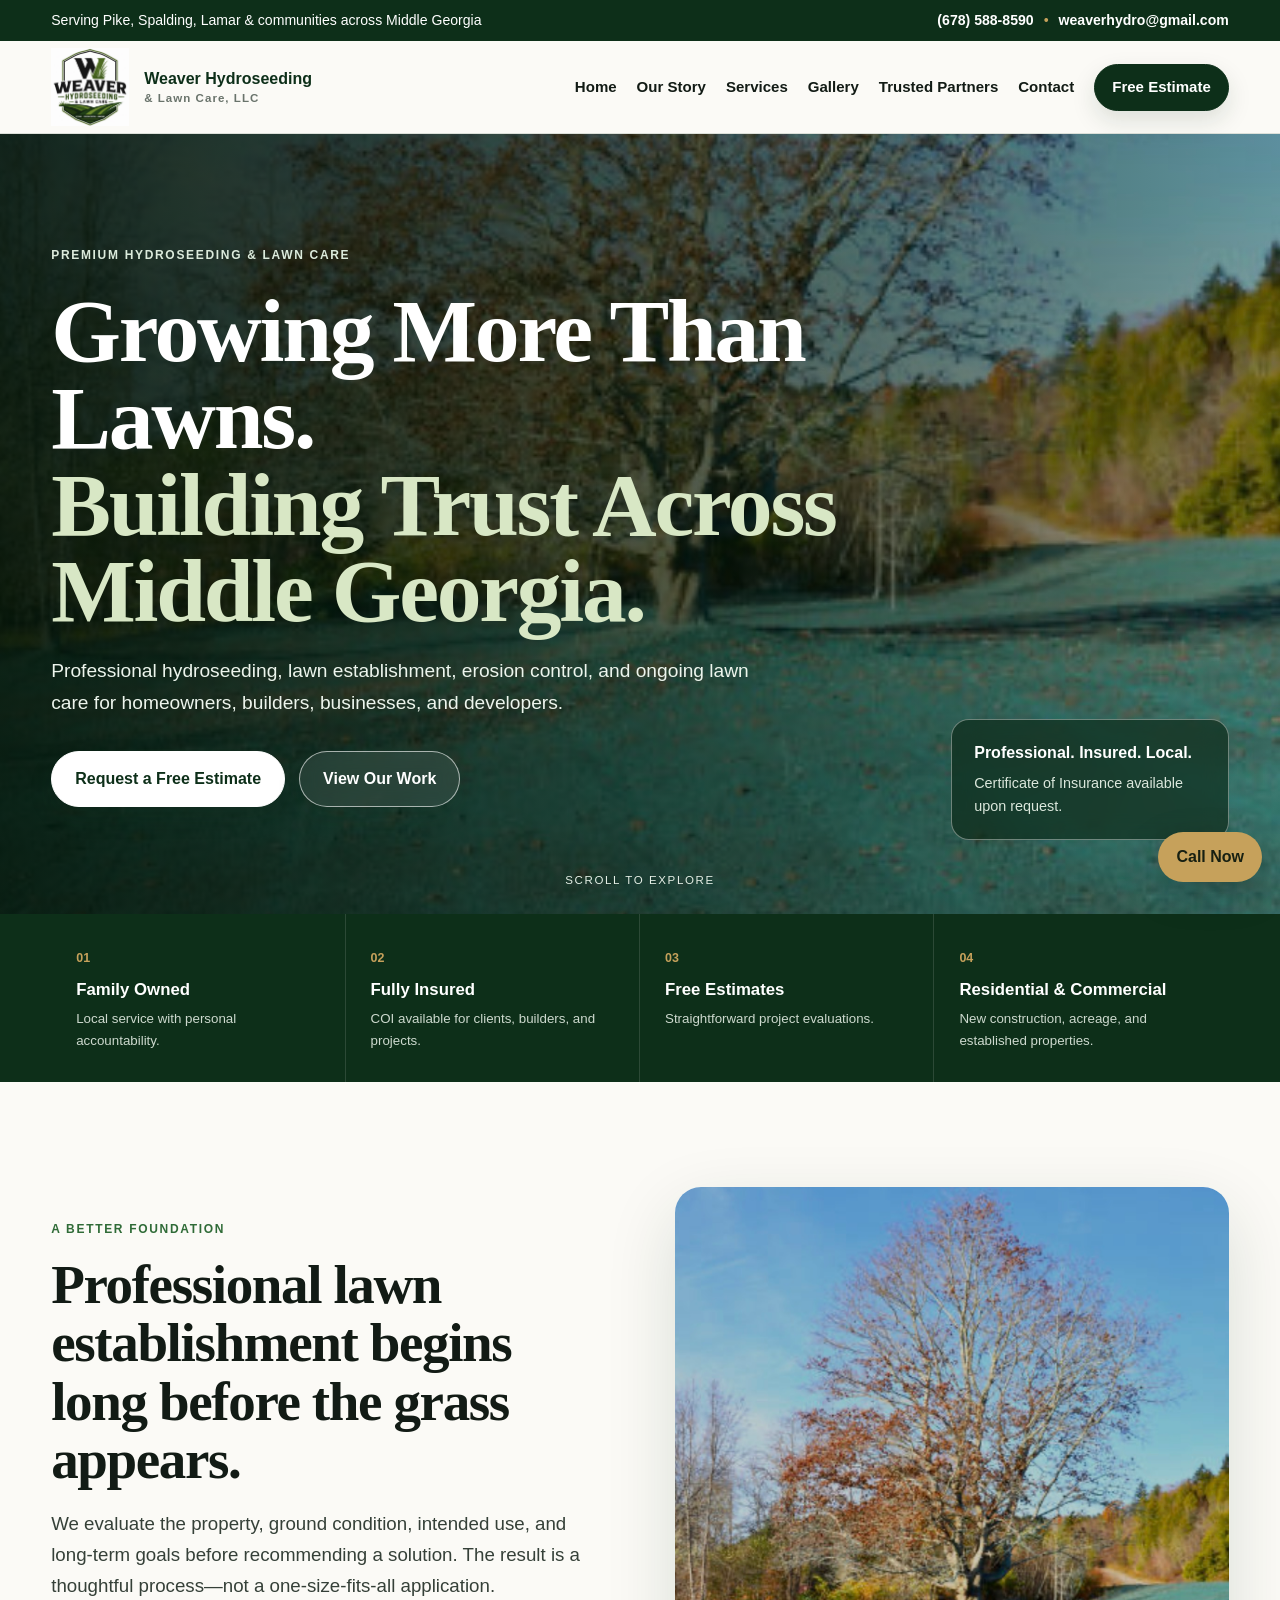
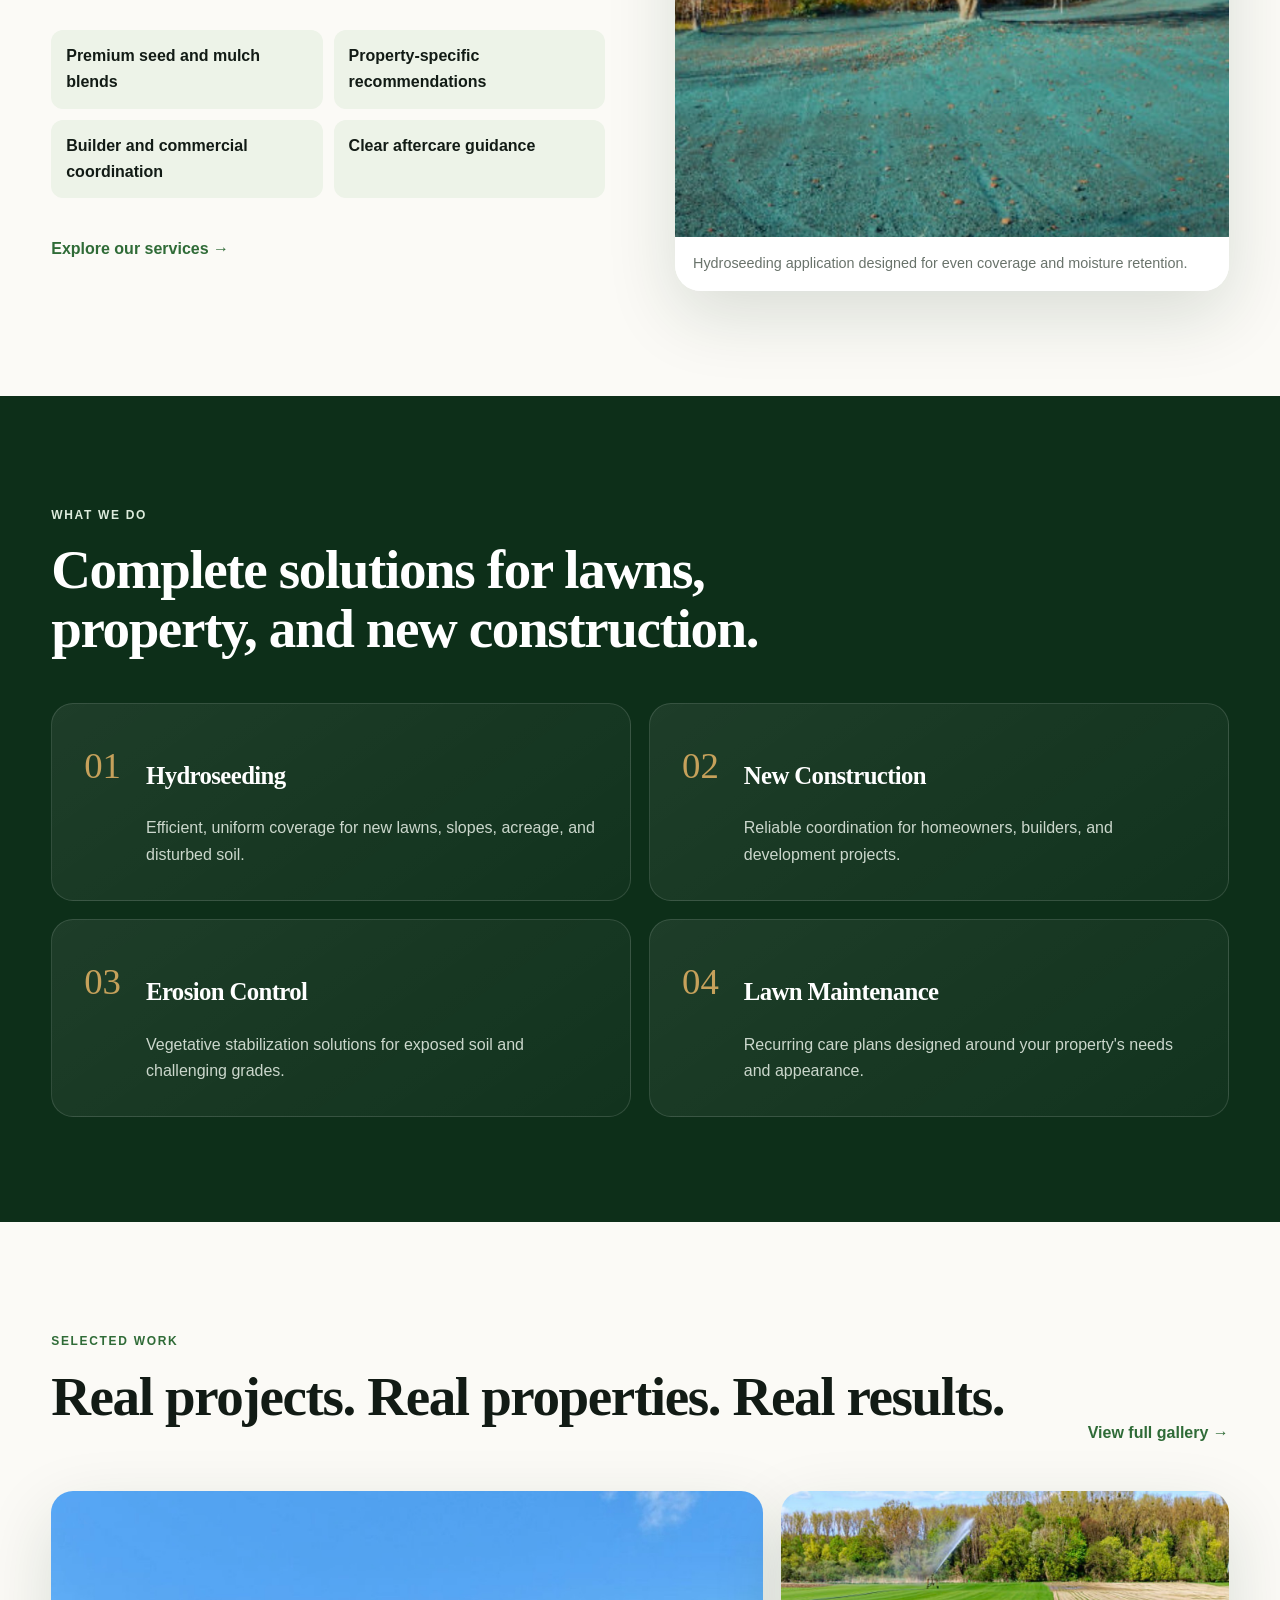
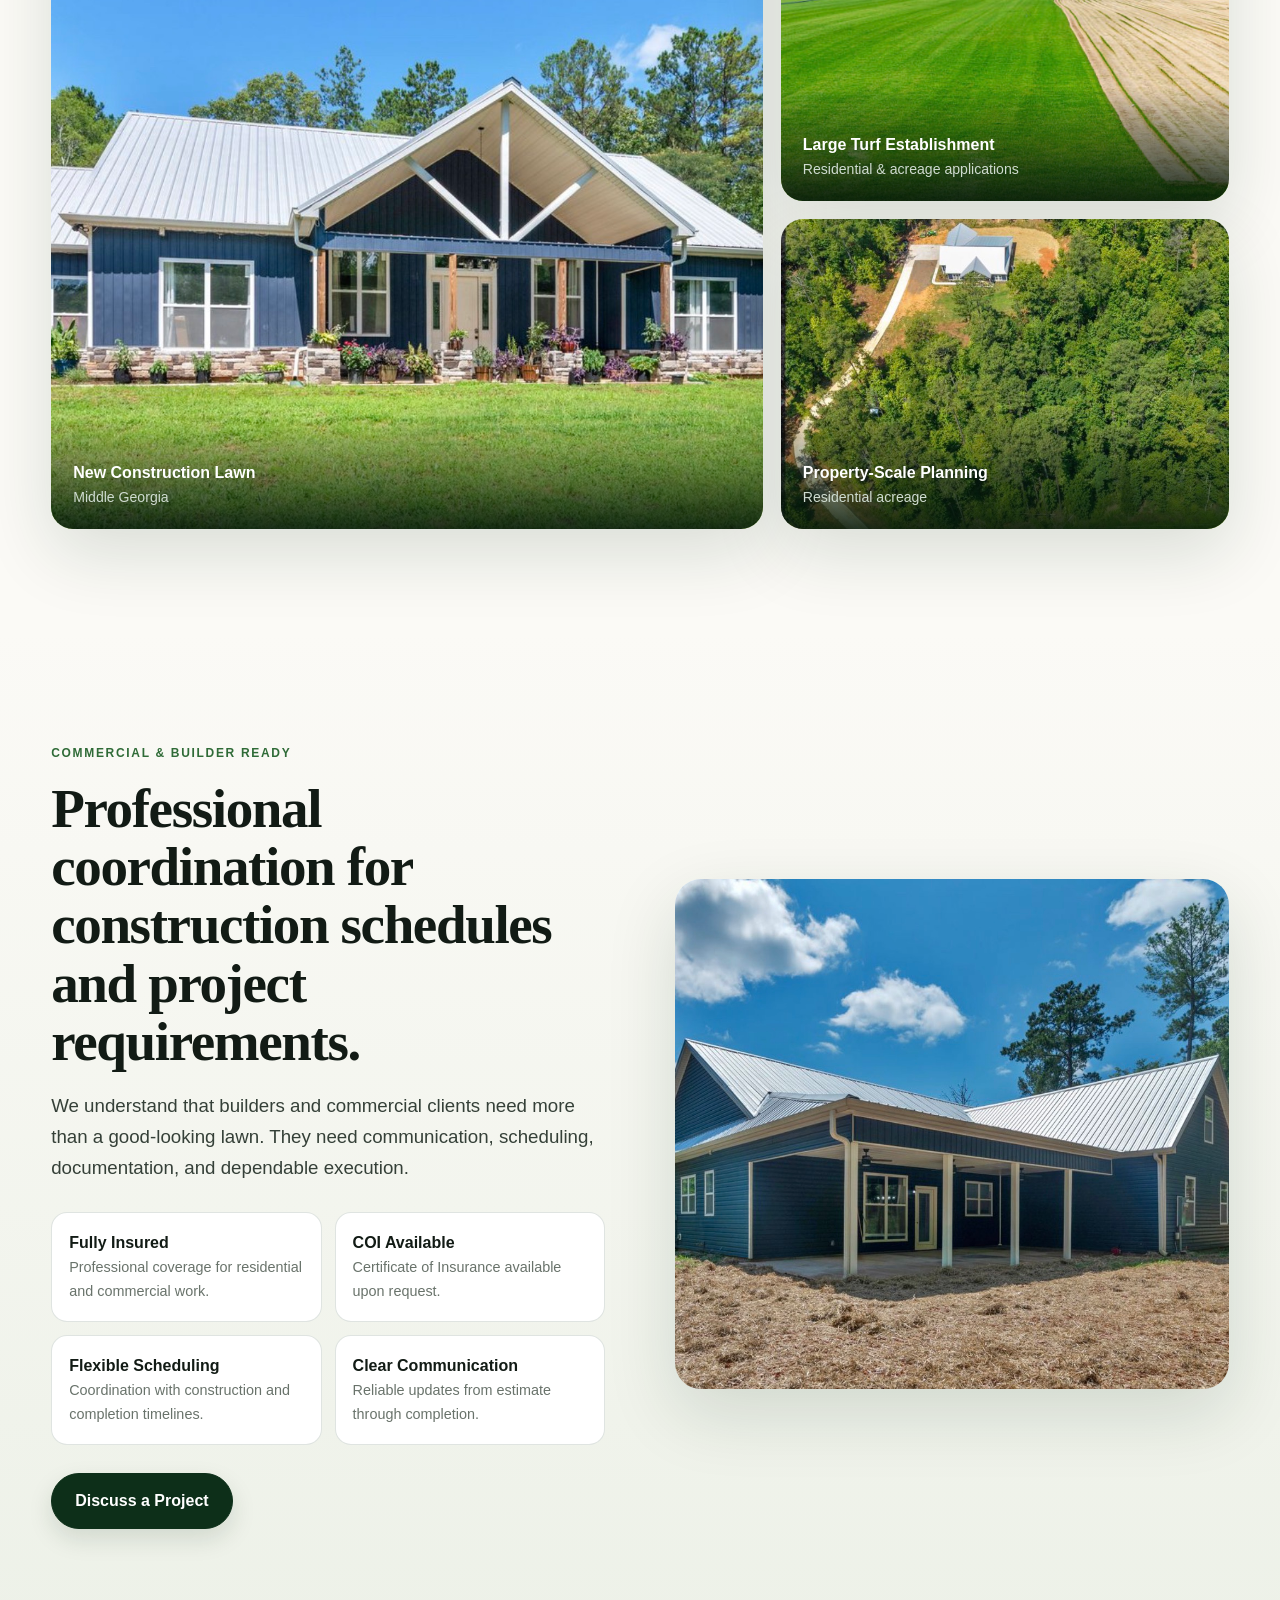
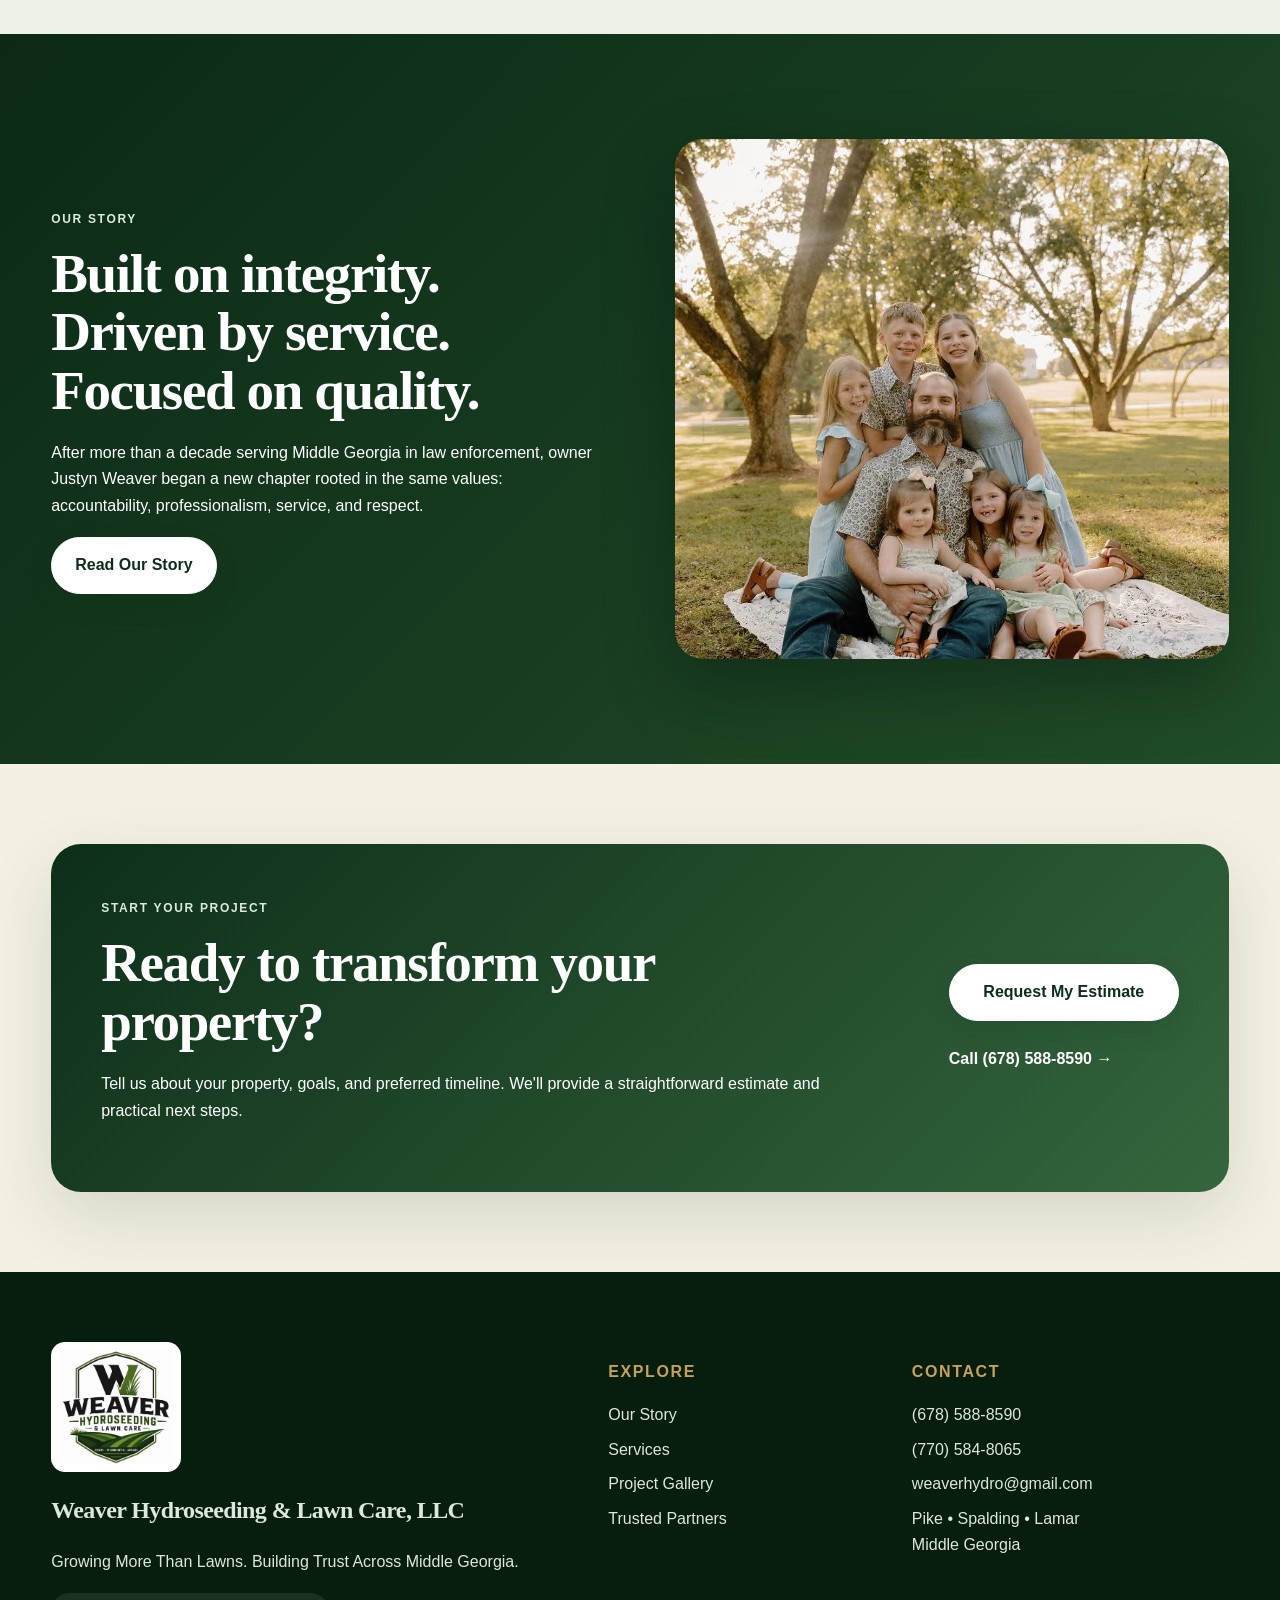
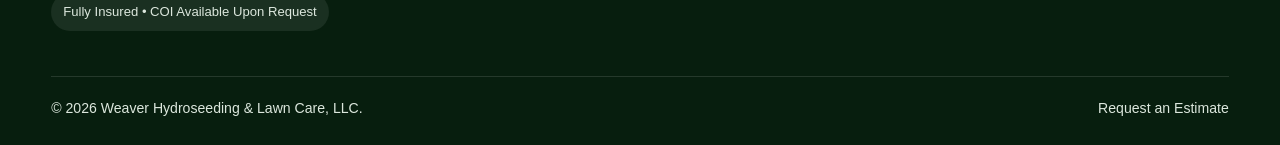
==== index.html @ 21d80394 "Version two" ====
<!doctype html>
<html lang="en">
<head>
  <meta charset="utf-8">
  <meta name="viewport" content="width=device-width, initial-scale=1">
  <title>Weaver Hydroseeding & Lawn Care | Middle Georgia</title>
  <meta name="description" content="Premium hydroseeding, lawn establishment, erosion control, and lawn care serving Middle Georgia.">
  <meta name="theme-color" content="#0d2f19">
  <link rel="stylesheet" href="styles.css">
</head>
<body>

<div class="topbar">
  <div class="container topbar-inner">
    <span>Serving Pike, Spalding, Lamar & communities across Middle Georgia</span>
    <span><a href="tel:16785888590">(678) 588-8590</a><span class="dot">•</span><a href="mailto:weaverhydro@gmail.com">weaverhydro@gmail.com</a></span>
  </div>
</div>
<header class="site-header">
  <div class="container nav-wrap">
    <a class="brand" href="index.html" aria-label="Weaver Hydroseeding home">
      <img src="logo.jpg" alt="Weaver Hydroseeding and Lawn Care logo">
      <span class="brand-text">Weaver Hydroseeding<small>& Lawn Care, LLC</small></span>
    </a>
    <button class="menu-btn" type="button" aria-label="Open navigation" aria-expanded="false">☰</button>
    <nav class="nav-links" aria-label="Primary navigation">
      <a href="index.html">Home</a>
      <a href="our-story.html">Our Story</a>
      <a href="services.html">Services</a>
      <a href="gallery.html">Gallery</a>
      <a href="partners.html">Trusted Partners</a>
      <a href="contact.html">Contact</a>
      <a class="btn btn-small" href="contact.html">Free Estimate</a>
    </nav>
  </div>
</header>


<main>
<section class="hero home-hero">
  <div class="hero-overlay"></div>
  <div class="container hero-inner reveal">
    <div class="hero-copy">
      <span class="kicker light">Premium Hydroseeding & Lawn Care</span>
      <h1>Growing More Than Lawns.<br><span>Building Trust Across Middle Georgia.</span></h1>
      <p>Professional hydroseeding, lawn establishment, erosion control, and ongoing lawn care for homeowners, builders, businesses, and developers.</p>
      <div class="hero-actions">
        <a class="btn btn-light" href="contact.html">Request a Free Estimate</a>
        <a class="btn btn-ghost" href="gallery.html">View Our Work</a>
      </div>
    </div>
    <div class="hero-panel">
      <strong>Professional. Insured. Local.</strong>
      <span>Certificate of Insurance available upon request.</span>
    </div>
  </div>
  <div class="scroll-cue">Scroll to Explore</div>
</section>

<section class="trust-band">
  <div class="container trust-grid">
    <div><span>01</span><strong>Family Owned</strong><small>Local service with personal accountability.</small></div>
    <div><span>02</span><strong>Fully Insured</strong><small>COI available for clients, builders, and projects.</small></div>
    <div><span>03</span><strong>Free Estimates</strong><small>Straightforward project evaluations.</small></div>
    <div><span>04</span><strong>Residential & Commercial</strong><small>New construction, acreage, and established properties.</small></div>
  </div>
</section>

<section class="section showcase">
  <div class="container split reveal">
    <div>
      <span class="kicker">A Better Foundation</span>
      <h2>Professional lawn establishment begins long before the grass appears.</h2>
      <p class="lead">We evaluate the property, ground condition, intended use, and long-term goals before recommending a solution. The result is a thoughtful process—not a one-size-fits-all application.</p>
      <div class="mini-list">
        <span>Premium seed and mulch blends</span>
        <span>Property-specific recommendations</span>
        <span>Builder and commercial coordination</span>
        <span>Clear aftercare guidance</span>
      </div>
      <a class="text-link" href="services.html">Explore our services →</a>
    </div>
    <figure class="media-card tall">
      <img src="project-hydroseed.jpg" alt="Fresh hydroseed application across a large property">
      <figcaption>Hydroseeding application designed for even coverage and moisture retention.</figcaption>
    </figure>
  </div>
</section>

<section class="section dark-section">
  <div class="container">
    <div class="section-heading reveal">
      <span class="kicker light">What We Do</span>
      <h2>Complete solutions for lawns, property, and new construction.</h2>
    </div>
    <div class="service-cards">
      <a class="service-card reveal" href="services.html#hydroseeding">
        <span class="service-number">01</span>
        <div><h3>Hydroseeding</h3><p>Efficient, uniform coverage for new lawns, slopes, acreage, and disturbed soil.</p></div>
      </a>
      <a class="service-card reveal" href="services.html#new-construction">
        <span class="service-number">02</span>
        <div><h3>New Construction</h3><p>Reliable coordination for homeowners, builders, and development projects.</p></div>
      </a>
      <a class="service-card reveal" href="services.html#erosion">
        <span class="service-number">03</span>
        <div><h3>Erosion Control</h3><p>Vegetative stabilization solutions for exposed soil and challenging grades.</p></div>
      </a>
      <a class="service-card reveal" href="services.html#maintenance">
        <span class="service-number">04</span>
        <div><h3>Lawn Maintenance</h3><p>Recurring care plans designed around your property's needs and appearance.</p></div>
      </a>
    </div>
  </div>
</section>

<section class="section projects-preview">
  <div class="container">
    <div class="section-heading horizontal reveal">
      <div><span class="kicker">Selected Work</span><h2>Real projects. Real properties. Real results.</h2></div>
      <a class="text-link" href="gallery.html">View full gallery →</a>
    </div>
    <div class="project-mosaic">
      <figure class="project-large reveal"><img src="project-finished.jpg" alt="Finished lawn at a new construction home"><figcaption><strong>New Construction Lawn</strong><span>Middle Georgia</span></figcaption></figure>
      <figure class="reveal"><img src="project-field.jpg" alt="Established green turf beside prepared soil"><figcaption><strong>Large Turf Establishment</strong><span>Residential & acreage applications</span></figcaption></figure>
      <figure class="reveal"><img src="project-drone.jpg" alt="Aerial view of a home and surrounding property"><figcaption><strong>Property-Scale Planning</strong><span>Residential acreage</span></figcaption></figure>
    </div>
  </div>
</section>

<section class="section builder-section">
  <div class="container split reverse reveal">
    <figure class="media-card">
      <img src="project-rear.jpg" alt="New construction home prepared for lawn establishment">
    </figure>
    <div>
      <span class="kicker">Commercial & Builder Ready</span>
      <h2>Professional coordination for construction schedules and project requirements.</h2>
      <p class="lead">We understand that builders and commercial clients need more than a good-looking lawn. They need communication, scheduling, documentation, and dependable execution.</p>
      <div class="credential-grid">
        <div><strong>Fully Insured</strong><span>Professional coverage for residential and commercial work.</span></div>
        <div><strong>COI Available</strong><span>Certificate of Insurance available upon request.</span></div>
        <div><strong>Flexible Scheduling</strong><span>Coordination with construction and completion timelines.</span></div>
        <div><strong>Clear Communication</strong><span>Reliable updates from estimate through completion.</span></div>
      </div>
      <a class="btn" href="contact.html">Discuss a Project</a>
    </div>
  </div>
</section>

<section class="section story-strip">
  <div class="container split reveal">
    <div>
      <span class="kicker light">Our Story</span>
      <h2>Built on integrity. Driven by service. Focused on quality.</h2>
      <p>After more than a decade serving Middle Georgia in law enforcement, owner Justyn Weaver began a new chapter rooted in the same values: accountability, professionalism, service, and respect.</p>
      <a class="btn btn-light" href="our-story.html">Read Our Story</a>
    </div>
    <figure class="story-image"><img src="family.jpg" alt="Justyn Weaver with family"></figure>
  </div>
</section>

<section class="section final-cta">
  <div class="container cta-card reveal">
    <div><span class="kicker light">Start Your Project</span><h2>Ready to transform your property?</h2><p>Tell us about your property, goals, and preferred timeline. We'll provide a straightforward estimate and practical next steps.</p></div>
    <div class="cta-actions"><a class="btn btn-light" href="contact.html">Request My Estimate</a><a class="text-link light-link" href="tel:16785888590">Call (678) 588-8590 →</a></div>
  </div>
</section>
</main>


<footer class="footer">
  <div class="container footer-grid">
    <div>
      <img class="footer-logo" src="logo.jpg" alt="Weaver Hydroseeding logo">
      <h3>Weaver Hydroseeding & Lawn Care, LLC</h3>
      <p>Growing More Than Lawns. Building Trust Across Middle Georgia.</p>
      <div class="insured-pill">Fully Insured • COI Available Upon Request</div>
    </div>
    <div>
      <h4>Explore</h4>
      <a href="our-story.html">Our Story</a>
      <a href="services.html">Services</a>
      <a href="gallery.html">Project Gallery</a>
      <a href="partners.html">Trusted Partners</a>
    </div>
    <div>
      <h4>Contact</h4>
      <a href="tel:16785888590">(678) 588-8590</a>
      <a href="tel:17705848065">(770) 584-8065</a>
      <a href="mailto:weaverhydro@gmail.com">weaverhydro@gmail.com</a>
      <p>Pike • Spalding • Lamar<br>Middle Georgia</p>
    </div>
  </div>
  <div class="container footer-bottom">
    <span>© <span id="year"></span> Weaver Hydroseeding & Lawn Care, LLC.</span>
    <a href="contact.html">Request an Estimate</a>
  </div>
</footer>
<a class="floating-call" href="tel:16785888590" aria-label="Call Weaver Hydroseeding">Call Now</a>
<script src="script.js"></script>

</body>
</html>
---- styles.css ----
:root{
  --forest:#0d2f19;
  --forest-2:#123d21;
  --green:#2f6b37;
  --leaf:#7da443;
  --gold:#c6a15b;
  --cream:#f5f0e4;
  --paper:#fbfaf6;
  --ink:#121b15;
  --muted:#69736b;
  --white:#fff;
  --line:rgba(13,47,25,.13);
  --shadow:0 24px 70px rgba(13,47,25,.14);
}
*{box-sizing:border-box}
html{scroll-behavior:smooth}
body{margin:0;font-family:Inter,Arial,Helvetica,sans-serif;color:var(--ink);background:var(--paper);line-height:1.65;overflow-x:hidden}
a{text-decoration:none;color:inherit}
img{display:block;max-width:100%}
button,input,select,textarea{font:inherit}
.container{width:min(1180px,92%);margin:auto}
.topbar{background:var(--forest);color:#fff;font-size:.88rem}
.topbar-inner{display:flex;justify-content:space-between;gap:18px;padding:9px 0}
.topbar a{font-weight:750}
.dot{padding:0 10px;color:var(--gold)}
.site-header{position:sticky;top:0;z-index:80;background:rgba(251,250,246,.94);backdrop-filter:blur(16px);border-bottom:1px solid var(--line)}
.nav-wrap{display:flex;align-items:center;justify-content:space-between;min-height:92px}
.brand{display:flex;align-items:center;gap:15px}
.brand img{width:78px;height:78px;object-fit:contain}
.brand-text{font-size:1rem;font-weight:850;line-height:1.1;color:var(--forest)}
.brand-text small{display:block;font-size:.72rem;letter-spacing:.09em;color:var(--muted);margin-top:5px}
.nav-links{display:flex;align-items:center;gap:20px}
.nav-links a{font-weight:760;font-size:.94rem}
.nav-links a:not(.btn):hover{color:var(--green)}
.menu-btn{display:none;border:0;background:none;font-size:1.9rem;color:var(--forest)}
.btn{display:inline-flex;align-items:center;justify-content:center;background:var(--forest);color:#fff;border:1px solid var(--forest);border-radius:999px;padding:14px 23px;font-weight:850;transition:.25s ease;box-shadow:0 10px 24px rgba(13,47,25,.13)}
.btn:hover{transform:translateY(-2px);background:var(--green);border-color:var(--green)}
.btn-small{padding:10px 17px;font-size:.88rem}
.btn-light{background:#fff;color:var(--forest);border-color:#fff}
.btn-light:hover{background:var(--cream);color:var(--forest)}
.btn-ghost{background:rgba(255,255,255,.08);border-color:rgba(255,255,255,.6);backdrop-filter:blur(10px)}
.kicker{display:inline-block;text-transform:uppercase;letter-spacing:.14em;font-size:.75rem;font-weight:900;color:var(--green)}
.kicker.light{color:#dcebdc}
h1,h2,h3,h4{font-family:Georgia,"Times New Roman",serif;letter-spacing:-.025em}
h1{font-size:clamp(3.2rem,7vw,6.7rem);line-height:.97;margin:20px 0}
h2{font-size:clamp(2.25rem,4.3vw,4.4rem);line-height:1.06;margin:14px 0 20px}
h3{font-size:1.55rem;line-height:1.2}
p{margin:0 0 18px}
.lead{font-size:1.17rem;color:#354038}
.text-link{font-weight:850;color:var(--green);display:inline-block;margin-top:10px}
.light-link{color:#fff}
.section{padding:105px 0}
.hero{position:relative;color:#fff}
.home-hero{min-height:780px;background:url('project-hydroseed.jpg') center 63%/cover no-repeat}
.hero-overlay{position:absolute;inset:0;background:linear-gradient(90deg,rgba(4,22,10,.9) 0%,rgba(4,22,10,.65) 50%,rgba(4,22,10,.24) 100%)}
.hero-inner{position:relative;z-index:2;min-height:780px;display:flex;align-items:center;justify-content:space-between;gap:50px}
.hero-copy{max-width:850px;padding:80px 0}
.hero-copy h1 span{color:#d8e7c5}
.hero-copy p{font-size:1.2rem;max-width:720px;color:#edf5ed}
.hero-actions{display:flex;gap:14px;flex-wrap:wrap;margin-top:32px}
.hero-panel{align-self:flex-end;margin-bottom:74px;max-width:310px;padding:20px 22px;border:1px solid rgba(255,255,255,.38);background:rgba(6,33,14,.58);backdrop-filter:blur(12px);border-radius:18px}
.hero-panel strong,.hero-panel span{display:block}
.hero-panel span{font-size:.9rem;color:#dbe7dc;margin-top:5px}
.scroll-cue{position:absolute;left:50%;bottom:24px;z-index:3;transform:translateX(-50%);font-size:.72rem;text-transform:uppercase;letter-spacing:.14em;color:#e4eee5}
.trust-band{background:var(--forest);color:#fff}
.trust-grid{display:grid;grid-template-columns:repeat(4,1fr)}
.trust-grid>div{padding:30px 25px;border-right:1px solid rgba(255,255,255,.13)}
.trust-grid>div:last-child{border-right:0}
.trust-grid span{color:var(--gold);font-weight:900;font-size:.78rem}
.trust-grid strong,.trust-grid small{display:block}
.trust-grid strong{font-size:1.05rem;margin:5px 0}
.trust-grid small{color:#cdd9ce}
.split{display:grid;grid-template-columns:1fr 1fr;gap:70px;align-items:center}
.split.reverse>figure{order:2}
.media-card{margin:0;border-radius:26px;overflow:hidden;box-shadow:var(--shadow);background:#fff}
.media-card img{width:100%;height:510px;object-fit:cover}
.media-card.tall img{height:650px}
.media-card.portrait img{height:670px;object-position:center 24%}
.media-card figcaption{padding:15px 18px;background:#fff;color:var(--muted);font-size:.9rem}
.mini-list{display:grid;grid-template-columns:1fr 1fr;gap:11px;margin:28px 0}
.mini-list span{padding:13px 15px;background:#edf3e8;border-radius:12px;font-weight:750}
.dark-section{background:var(--forest);color:#fff}
.section-heading{max-width:800px;margin-bottom:45px}
.section-heading.horizontal{max-width:none;display:flex;align-items:end;justify-content:space-between;gap:40px}
.section-heading.horizontal p{max-width:360px;color:var(--muted)}
.service-cards{display:grid;grid-template-columns:repeat(2,1fr);gap:18px}
.service-card{display:flex;gap:25px;padding:32px;border:1px solid rgba(255,255,255,.13);border-radius:22px;background:linear-gradient(145deg,rgba(255,255,255,.07),rgba(255,255,255,.025));transition:.25s ease}
.service-card:hover{transform:translateY(-5px);border-color:rgba(198,161,91,.7)}
.service-card p{color:#cbd7cc;margin-bottom:0}
.service-number{font-family:Georgia,serif;font-size:2.3rem;color:var(--gold)}
.project-mosaic{display:grid;grid-template-columns:1.35fr .85fr;grid-template-rows:repeat(2,310px);gap:18px}
.project-mosaic figure{position:relative;margin:0;border-radius:22px;overflow:hidden;box-shadow:var(--shadow)}
.project-mosaic .project-large{grid-row:1/3}
.project-mosaic img{width:100%;height:100%;object-fit:cover;transition:.55s ease}
.project-mosaic figure:hover img{transform:scale(1.04)}
.project-mosaic figcaption,.gallery-item span{position:absolute;left:0;right:0;bottom:0;padding:45px 22px 20px;background:linear-gradient(transparent,rgba(4,24,10,.88));color:#fff}
.project-mosaic figcaption strong,.project-mosaic figcaption span{display:block}
.project-mosaic figcaption span{position:static;padding:0;background:none;color:#cfdbd0;font-size:.88rem}
.builder-section{background:linear-gradient(180deg,var(--paper),#edf1e8)}
.credential-grid{display:grid;grid-template-columns:1fr 1fr;gap:13px;margin:28px 0}
.credential-grid>div{padding:17px;border:1px solid var(--line);border-radius:16px;background:#fff}
.credential-grid strong,.credential-grid span{display:block}
.credential-grid span{font-size:.9rem;color:var(--muted)}
.story-strip{background:linear-gradient(135deg,#0b2915,#204c29);color:#fff}
.story-image{margin:0;border-radius:28px;overflow:hidden;box-shadow:0 25px 70px rgba(0,0,0,.3)}
.story-image img{height:520px;width:100%;object-fit:cover}
.final-cta{padding:80px 0;background:var(--cream)}
.cta-card{background:linear-gradient(135deg,var(--forest),#35653d);color:#fff;border-radius:30px;padding:50px;display:flex;align-items:center;justify-content:space-between;gap:40px;box-shadow:var(--shadow)}
.cta-card>div:first-child{max-width:760px}
.cta-actions{display:flex;flex-direction:column;gap:15px;min-width:230px}
.page-hero{color:#fff;padding:145px 0 110px;background-size:cover;background-position:center}
.page-hero .container{max-width:1000px}
.page-hero p{font-size:1.15rem;max-width:720px}
.story-page-hero{background:linear-gradient(90deg,rgba(5,27,12,.9),rgba(5,27,12,.4)),url('family.jpg') center 46%/cover}
.services-page-hero{background:linear-gradient(90deg,rgba(5,27,12,.9),rgba(5,27,12,.35)),url('project-field.jpg') center/cover}
.gallery-page-hero{background:linear-gradient(90deg,rgba(5,27,12,.9),rgba(5,27,12,.3)),url('project-finished.jpg') center/cover}
.partners-page-hero{background:linear-gradient(90deg,rgba(5,27,12,.9),rgba(5,27,12,.42)),url('project-drone.jpg') center/cover}
.contact-page-hero{background:linear-gradient(90deg,rgba(5,27,12,.93),rgba(5,27,12,.4)),url('project-front.jpg') center/cover}
.narrow{max-width:850px}
blockquote{margin:30px 0;padding:20px 24px;border-left:4px solid var(--gold);font:700 1.3rem Georgia,serif;color:var(--green);background:#f3f0e6}
.dark-section blockquote{color:#fff}
.values-section{background:var(--cream)}
.values-grid{display:grid;grid-template-columns:repeat(3,1fr);gap:18px}
.value-card{padding:28px;border-radius:20px;background:#fff;border:1px solid var(--line);box-shadow:0 12px 35px rgba(13,47,25,.08)}
.value-card span{font-weight:900;color:var(--gold)}
.value-card p{color:var(--muted)}
.story-photo-grid{display:grid;grid-template-columns:1fr 1fr;gap:25px}
.story-photo-grid figure{margin:0;border-radius:24px;overflow:hidden;background:#fff;box-shadow:var(--shadow)}
.story-photo-grid img{height:520px;width:100%;object-fit:cover}
.story-photo-grid figcaption{padding:18px;color:var(--muted)}
.service-detail-list{padding-top:30px}
.service-detail{display:grid;grid-template-columns:130px 1fr;gap:40px;padding:70px 0;border-bottom:1px solid rgba(255,255,255,.13)}
.service-detail:last-child{border-bottom:0}
.service-index{font:700 4rem Georgia,serif;color:var(--gold)}
.service-detail p{max-width:850px;color:#d4dfd5;font-size:1.08rem}
.service-detail ul{display:grid;grid-template-columns:repeat(2,minmax(0,1fr));gap:8px 25px;padding-left:20px;color:#dce7dd}
.gallery-grid{display:grid;grid-template-columns:repeat(3,1fr);grid-auto-rows:290px;gap:18px}
.gallery-item{position:relative;border:0;padding:0;border-radius:22px;overflow:hidden;cursor:pointer;background:#ddd;box-shadow:var(--shadow);text-align:left}
.gallery-item.wide{grid-column:span 2}
.gallery-item.tall{grid-row:span 2}
.gallery-item img{width:100%;height:100%;object-fit:cover;transition:.5s ease}
.gallery-item:hover img{transform:scale(1.04)}
.gallery-item span strong,.gallery-item span small{display:block}
.gallery-item span small{color:#d8e2d9}
.lightbox{position:fixed;inset:0;z-index:120;background:rgba(0,0,0,.92);display:none;align-items:center;justify-content:center;padding:30px}
.lightbox.open{display:flex}
.lightbox img{max-width:95vw;max-height:88vh;border-radius:14px}
.lightbox-close{position:absolute;right:25px;top:15px;background:none;border:0;color:#fff;font-size:3rem;cursor:pointer}
.partner-intro{max-width:900px;padding:30px;border-left:5px solid var(--gold);background:#fff;box-shadow:0 12px 35px rgba(13,47,25,.08)}
.category-title{font-size:2.4rem;margin-top:80px}
.partner-grid{display:grid;grid-template-columns:1fr 1fr;gap:22px}
.partner-card{display:grid;grid-template-columns:78px 1fr;gap:20px;padding:28px;border-radius:22px;background:#fff;border:1px solid var(--line);box-shadow:var(--shadow)}
.partner-mark{width:72px;height:72px;border-radius:18px;background:linear-gradient(145deg,var(--forest),var(--green));color:#fff;display:grid;place-items:center;font-weight:900;font-size:1.25rem}
.partner-card p{color:var(--muted)}
.partner-card .meta{font-weight:750;color:#485249}
.partner-contact{display:flex;gap:15px;flex-wrap:wrap;margin-bottom:12px}
.partner-contact a{font-weight:800;color:var(--green)}
.partner-badge{display:block;width:max-content;max-width:100%;margin:12px 0;padding:8px 13px;border-radius:999px;background:#edf3e7;color:var(--green);font-size:.82rem;font-weight:850}
.disclaimer{margin-top:70px;padding:28px;background:#ecefe9;border-radius:20px;color:#4f5951}
.contact-section{background:linear-gradient(180deg,var(--paper),#edf1e8)}
.contact-layout{display:grid;grid-template-columns:.72fr 1.28fr;gap:28px;align-items:start}
.contact-panel{position:sticky;top:125px;padding:34px;border-radius:26px;background:linear-gradient(145deg,var(--forest),#214d2a);color:#fff;box-shadow:var(--shadow)}
.contact-panel a{display:block;padding:16px 0;border-bottom:1px solid rgba(255,255,255,.15)}
.contact-panel a strong,.contact-panel a span{display:block}
.contact-panel a span{color:#d9e4da}
.insurance-box{margin-top:25px;padding:18px;border:1px solid rgba(255,255,255,.3);border-radius:16px;background:rgba(255,255,255,.08)}
.insurance-box strong,.insurance-box span{display:block}
.estimate-form{padding:38px;border-radius:26px;background:#fff;box-shadow:var(--shadow)}
.form-heading{margin-bottom:28px}
.form-heading p,.form-note{color:var(--muted)}
.form-grid{display:grid;grid-template-columns:1fr 1fr;gap:0 16px}
label{display:block;font-weight:800;margin-bottom:16px}
input,select,textarea{width:100%;margin-top:7px;padding:14px 15px;border:1px solid #cfd8d0;border-radius:12px;background:#fbfcf9;color:var(--ink)}
input:focus,select:focus,textarea:focus{outline:3px solid rgba(47,107,55,.14);border-color:var(--green)}
textarea{min-height:160px;resize:vertical}
.consent{display:flex;align-items:flex-start;gap:10px;font-weight:650}
.consent input{width:auto;margin-top:4px}
.form-button{width:100%;border-radius:12px;cursor:pointer}
.honeypot{position:absolute!important;left:-9999px!important;width:1px!important;height:1px!important;opacity:0!important}
.footer{padding:70px 0 25px;background:#071e0e;color:#dce7dd}
.footer-grid{display:grid;grid-template-columns:1.6fr .8fr 1fr;gap:50px}
.footer-logo{width:130px;background:#fff;border-radius:14px;padding:8px;margin-bottom:15px}
.footer h3{font-size:1.5rem}
.footer h4{font:800 1rem Inter,Arial,sans-serif;text-transform:uppercase;letter-spacing:.1em;color:var(--gold)}
.footer-grid>div>a{display:block;margin:8px 0}
.insured-pill{display:inline-block;padding:8px 12px;border-radius:999px;background:rgba(255,255,255,.08);font-size:.82rem}
.footer-bottom{display:flex;justify-content:space-between;gap:20px;border-top:1px solid rgba(255,255,255,.12);margin-top:45px;padding-top:20px;font-size:.88rem}
.floating-call{position:fixed;right:18px;bottom:18px;z-index:75;background:var(--gold);color:#172012;padding:12px 18px;border-radius:999px;font-weight:900;box-shadow:0 12px 35px rgba(0,0,0,.25)}
.reveal{opacity:0;transform:translateY(26px);transition:opacity .75s ease,transform .75s ease}
.reveal.visible{opacity:1;transform:none}

@media(max-width:950px){
  .topbar-inner{justify-content:center;text-align:center}
  .topbar-inner>span:first-child{display:none}
  .brand-text{display:none}
  .menu-btn{display:block}
  .nav-links{display:none;position:absolute;top:92px;left:0;right:0;background:var(--paper);padding:18px 4%;flex-direction:column;align-items:stretch;box-shadow:var(--shadow)}
  .nav-links.open{display:flex}
  .nav-links a{text-align:center;padding:10px}
  .hero-inner{display:block}
  .hero-panel{display:none}
  .trust-grid{grid-template-columns:1fr 1fr}
  .trust-grid>div:nth-child(2){border-right:0}
  .trust-grid>div:nth-child(-n+2){border-bottom:1px solid rgba(255,255,255,.13)}
  .split,.split.reverse,.contact-layout{grid-template-columns:1fr}
  .split.reverse>figure{order:0}
  .contact-panel{position:static}
  .service-cards,.partner-grid{grid-template-columns:1fr}
  .values-grid{grid-template-columns:1fr 1fr}
  .gallery-grid{grid-template-columns:1fr 1fr}
  .footer-grid{grid-template-columns:1fr 1fr}
  .footer-grid>div:first-child{grid-column:1/3}
}
@media(max-width:650px){
  .container{width:min(93%,1180px)}
  .section{padding:72px 0}
  .nav-wrap{min-height:82px}
  .brand img{width:70px;height:70px}
  .nav-links{top:82px}
  .topbar-inner span{font-size:.78rem}
  .topbar .dot{padding:0 6px}
  h1{font-size:clamp(2.8rem,14vw,4.5rem)}
  h2{font-size:clamp(2.1rem,10vw,3.4rem)}
  .home-hero,.hero-inner{min-height:720px}
  .hero-copy{padding:78px 0}
  .hero-copy p{font-size:1.05rem}
  .hero-actions .btn{width:100%}
  .trust-grid{grid-template-columns:1fr}
  .trust-grid>div{border-right:0;border-bottom:1px solid rgba(255,255,255,.13)!important}
  .trust-grid>div:last-child{border-bottom:0!important}
  .mini-list,.credential-grid,.form-grid,.story-photo-grid,.values-grid{grid-template-columns:1fr}
  .media-card img,.media-card.tall img,.media-card.portrait img,.story-image img{height:auto}
  .project-mosaic{grid-template-columns:1fr;grid-template-rows:auto}
  .project-mosaic .project-large{grid-row:auto}
  .project-mosaic figure{height:330px}
  .section-heading.horizontal{display:block}
  .cta-card{padding:30px 24px;display:block}
  .cta-actions{margin-top:25px}
  .page-hero{padding:100px 0 78px}
  .service-detail{grid-template-columns:1fr;gap:5px;padding:48px 0}
  .service-index{font-size:2.5rem}
  .service-detail ul{grid-template-columns:1fr}
  .gallery-grid{display:block}
  .gallery-item{width:100%;height:330px;margin-bottom:16px}
  .partner-card{grid-template-columns:1fr}
  .category-title{margin-top:55px}
  .estimate-form{padding:25px}
  .footer-grid{grid-template-columns:1fr}
  .footer-grid>div:first-child{grid-column:auto}
  .footer-bottom{display:block}
  .floating-call{bottom:14px;right:14px}
}
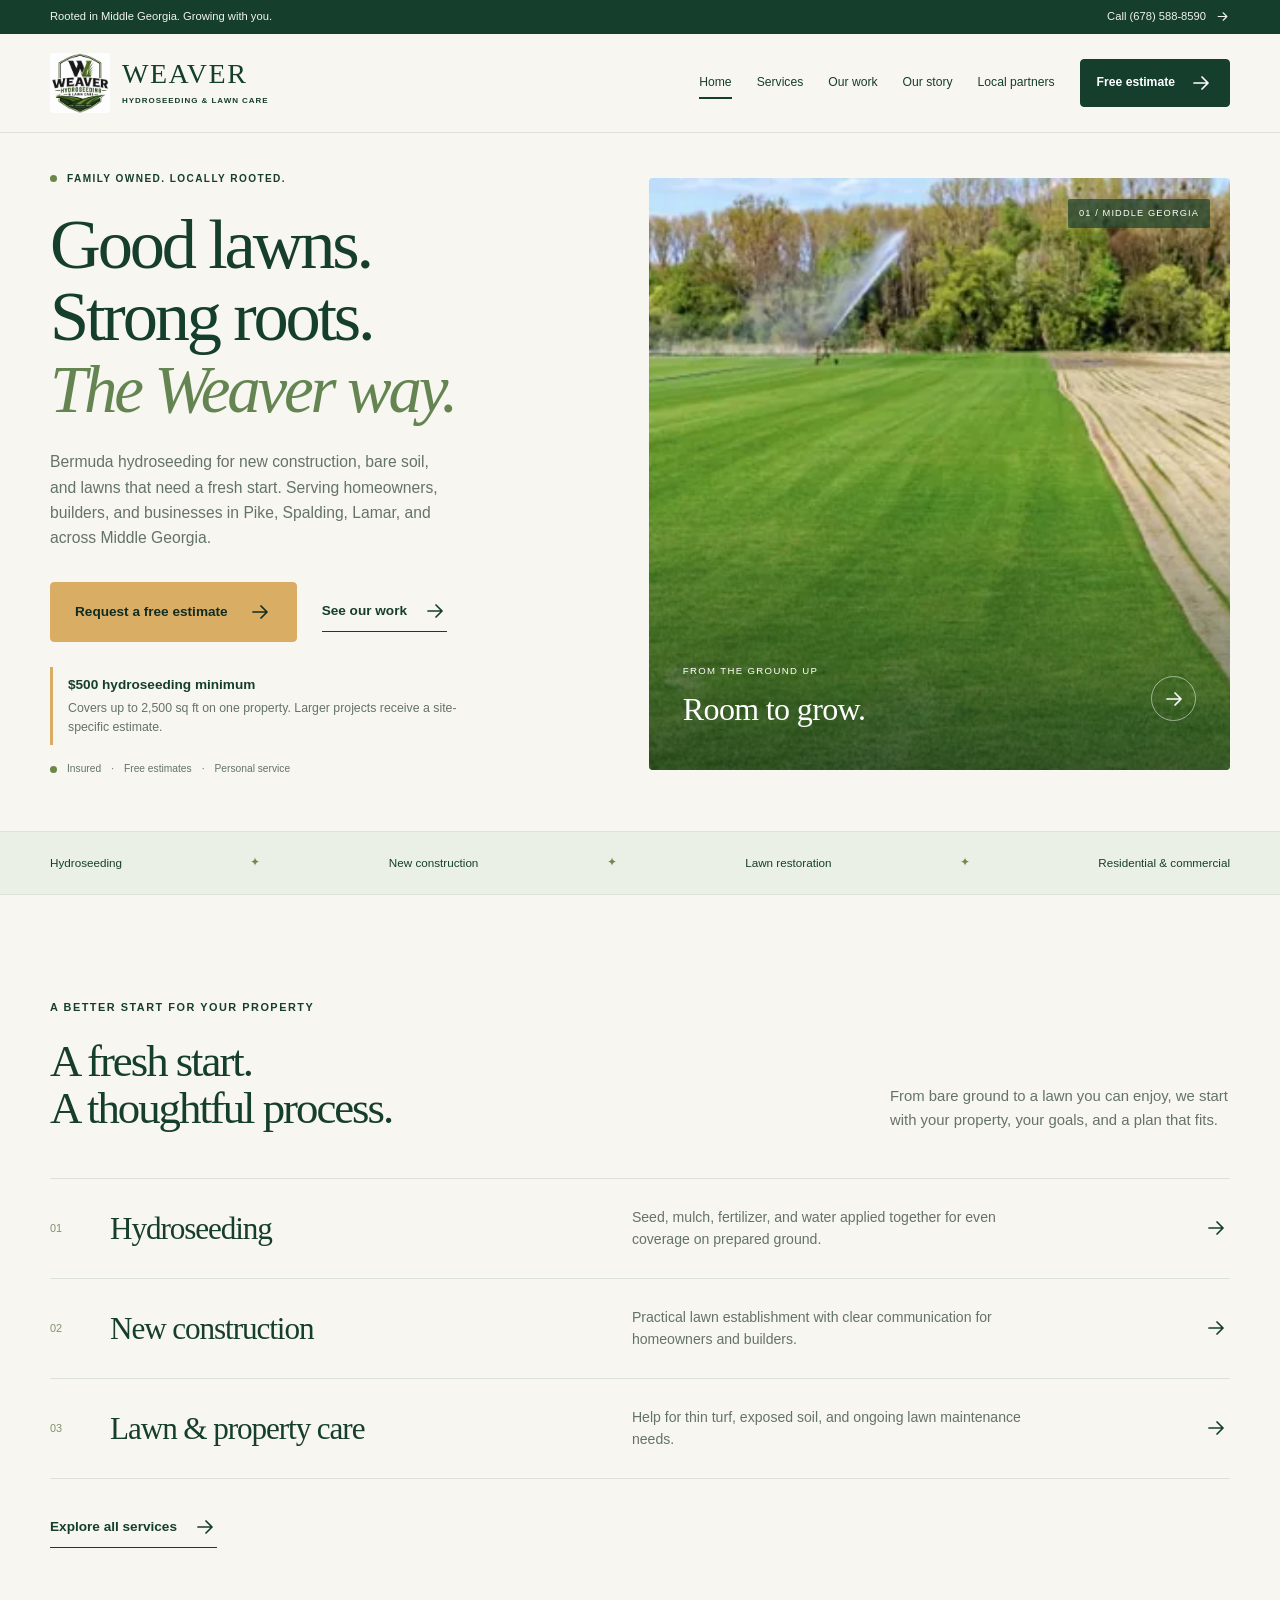
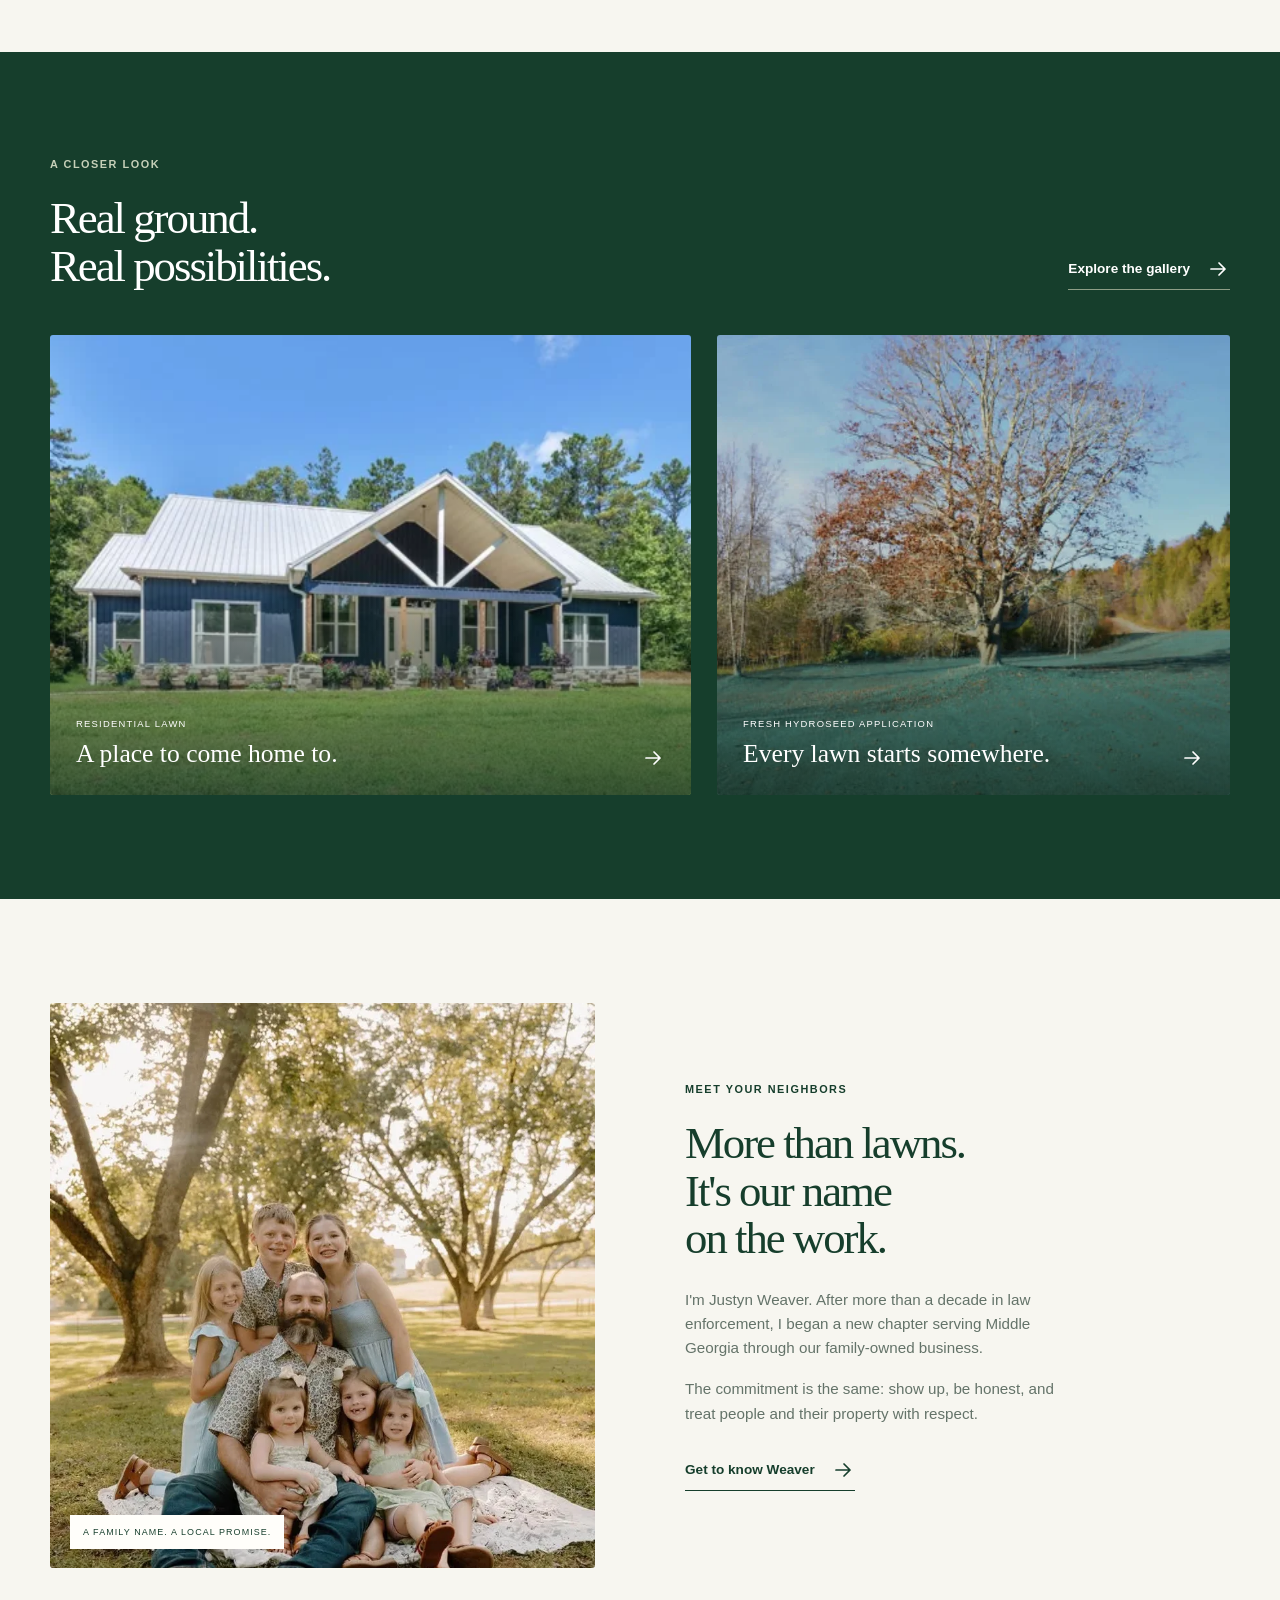
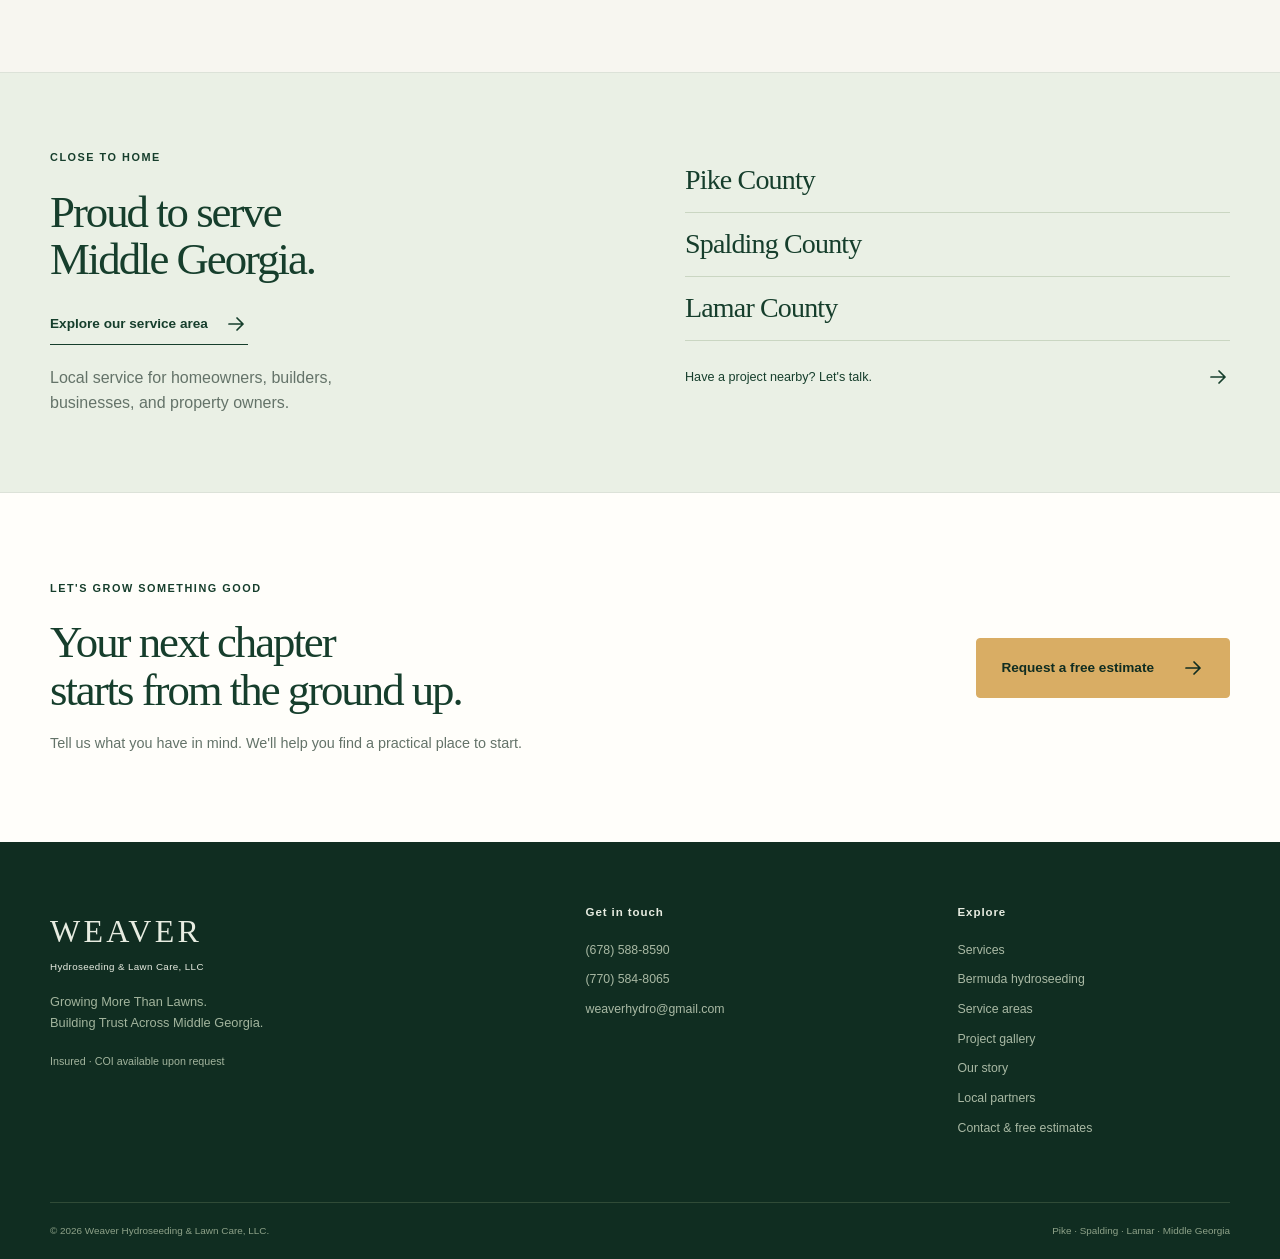
==== commit 92160ff9: "Publish refreshed website with local SEO, W icons, optimized images and estimate calculator; retain " ====
--- a/index.html
+++ b/index.html
@@ -1,204 +1,30 @@
 <!doctype html>
-<html lang="en">
-<head>
-  <meta charset="utf-8">
-  <meta name="viewport" content="width=device-width, initial-scale=1">
-  <title>Weaver Hydroseeding & Lawn Care | Middle Georgia</title>
-  <meta name="description" content="Premium hydroseeding, lawn establishment, erosion control, and lawn care serving Middle Georgia.">
-  <meta name="theme-color" content="#0d2f19">
-  <link rel="stylesheet" href="styles.css">
-</head>
-<body>
-
-<div class="topbar">
-  <div class="container topbar-inner">
-    <span>Serving Pike, Spalding, Lamar & communities across Middle Georgia</span>
-    <span><a href="tel:16785888590">(678) 588-8590</a><span class="dot">•</span><a href="mailto:weaverhydro@gmail.com">weaverhydro@gmail.com</a></span>
-  </div>
-</div>
-<header class="site-header">
-  <div class="container nav-wrap">
-    <a class="brand" href="index.html" aria-label="Weaver Hydroseeding home">
-      <img src="logo.jpg" alt="Weaver Hydroseeding and Lawn Care logo">
-      <span class="brand-text">Weaver Hydroseeding<small>& Lawn Care, LLC</small></span>
-    </a>
-    <button class="menu-btn" type="button" aria-label="Open navigation" aria-expanded="false">☰</button>
-    <nav class="nav-links" aria-label="Primary navigation">
-      <a href="index.html">Home</a>
-      <a href="our-story.html">Our Story</a>
-      <a href="services.html">Services</a>
-      <a href="gallery.html">Gallery</a>
-      <a href="partners.html">Trusted Partners</a>
-      <a href="contact.html">Contact</a>
-      <a class="btn btn-small" href="contact.html">Free Estimate</a>
-    </nav>
-  </div>
-</header>
-
-
-<main>
-<section class="hero home-hero">
-  <div class="hero-overlay"></div>
-  <div class="container hero-inner reveal">
-    <div class="hero-copy">
-      <span class="kicker light">Premium Hydroseeding & Lawn Care</span>
-      <h1>Growing More Than Lawns.<br><span>Building Trust Across Middle Georgia.</span></h1>
-      <p>Professional hydroseeding, lawn establishment, erosion control, and ongoing lawn care for homeowners, builders, businesses, and developers.</p>
-      <div class="hero-actions">
-        <a class="btn btn-light" href="contact.html">Request a Free Estimate</a>
-        <a class="btn btn-ghost" href="gallery.html">View Our Work</a>
-      </div>
-    </div>
-    <div class="hero-panel">
-      <strong>Professional. Insured. Local.</strong>
-      <span>Certificate of Insurance available upon request.</span>
-    </div>
-  </div>
-  <div class="scroll-cue">Scroll to Explore</div>
-</section>
-
-<section class="trust-band">
-  <div class="container trust-grid">
-    <div><span>01</span><strong>Family Owned</strong><small>Local service with personal accountability.</small></div>
-    <div><span>02</span><strong>Fully Insured</strong><small>COI available for clients, builders, and projects.</small></div>
-    <div><span>03</span><strong>Free Estimates</strong><small>Straightforward project evaluations.</small></div>
-    <div><span>04</span><strong>Residential & Commercial</strong><small>New construction, acreage, and established properties.</small></div>
-  </div>
-</section>
-
-<section class="section showcase">
-  <div class="container split reveal">
-    <div>
-      <span class="kicker">A Better Foundation</span>
-      <h2>Professional lawn establishment begins long before the grass appears.</h2>
-      <p class="lead">We evaluate the property, ground condition, intended use, and long-term goals before recommending a solution. The result is a thoughtful process—not a one-size-fits-all application.</p>
-      <div class="mini-list">
-        <span>Premium seed and mulch blends</span>
-        <span>Property-specific recommendations</span>
-        <span>Builder and commercial coordination</span>
-        <span>Clear aftercare guidance</span>
-      </div>
-      <a class="text-link" href="services.html">Explore our services →</a>
-    </div>
-    <figure class="media-card tall">
-      <img src="project-hydroseed.jpg" alt="Fresh hydroseed application across a large property">
-      <figcaption>Hydroseeding application designed for even coverage and moisture retention.</figcaption>
-    </figure>
-  </div>
-</section>
-
-<section class="section dark-section">
-  <div class="container">
-    <div class="section-heading reveal">
-      <span class="kicker light">What We Do</span>
-      <h2>Complete solutions for lawns, property, and new construction.</h2>
-    </div>
-    <div class="service-cards">
-      <a class="service-card reveal" href="services.html#hydroseeding">
-        <span class="service-number">01</span>
-        <div><h3>Hydroseeding</h3><p>Efficient, uniform coverage for new lawns, slopes, acreage, and disturbed soil.</p></div>
-      </a>
-      <a class="service-card reveal" href="services.html#new-construction">
-        <span class="service-number">02</span>
-        <div><h3>New Construction</h3><p>Reliable coordination for homeowners, builders, and development projects.</p></div>
-      </a>
-      <a class="service-card reveal" href="services.html#erosion">
-        <span class="service-number">03</span>
-        <div><h3>Erosion Control</h3><p>Vegetative stabilization solutions for exposed soil and challenging grades.</p></div>
-      </a>
-      <a class="service-card reveal" href="services.html#maintenance">
-        <span class="service-number">04</span>
-        <div><h3>Lawn Maintenance</h3><p>Recurring care plans designed around your property's needs and appearance.</p></div>
-      </a>
-    </div>
-  </div>
-</section>
-
-<section class="section projects-preview">
-  <div class="container">
-    <div class="section-heading horizontal reveal">
-      <div><span class="kicker">Selected Work</span><h2>Real projects. Real properties. Real results.</h2></div>
-      <a class="text-link" href="gallery.html">View full gallery →</a>
-    </div>
-    <div class="project-mosaic">
-      <figure class="project-large reveal"><img src="project-finished.jpg" alt="Finished lawn at a new construction home"><figcaption><strong>New Construction Lawn</strong><span>Middle Georgia</span></figcaption></figure>
-      <figure class="reveal"><img src="project-field.jpg" alt="Established green turf beside prepared soil"><figcaption><strong>Large Turf Establishment</strong><span>Residential & acreage applications</span></figcaption></figure>
-      <figure class="reveal"><img src="project-drone.jpg" alt="Aerial view of a home and surrounding property"><figcaption><strong>Property-Scale Planning</strong><span>Residential acreage</span></figcaption></figure>
-    </div>
-  </div>
-</section>
-
-<section class="section builder-section">
-  <div class="container split reverse reveal">
-    <figure class="media-card">
-      <img src="project-rear.jpg" alt="New construction home prepared for lawn establishment">
-    </figure>
-    <div>
-      <span class="kicker">Commercial & Builder Ready</span>
-      <h2>Professional coordination for construction schedules and project requirements.</h2>
-      <p class="lead">We understand that builders and commercial clients need more than a good-looking lawn. They need communication, scheduling, documentation, and dependable execution.</p>
-      <div class="credential-grid">
-        <div><strong>Fully Insured</strong><span>Professional coverage for residential and commercial work.</span></div>
-        <div><strong>COI Available</strong><span>Certificate of Insurance available upon request.</span></div>
-        <div><strong>Flexible Scheduling</strong><span>Coordination with construction and completion timelines.</span></div>
-        <div><strong>Clear Communication</strong><span>Reliable updates from estimate through completion.</span></div>
-      </div>
-      <a class="btn" href="contact.html">Discuss a Project</a>
-    </div>
-  </div>
-</section>
-
-<section class="section story-strip">
-  <div class="container split reveal">
-    <div>
-      <span class="kicker light">Our Story</span>
-      <h2>Built on integrity. Driven by service. Focused on quality.</h2>
-      <p>After more than a decade serving Middle Georgia in law enforcement, owner Justyn Weaver began a new chapter rooted in the same values: accountability, professionalism, service, and respect.</p>
-      <a class="btn btn-light" href="our-story.html">Read Our Story</a>
-    </div>
-    <figure class="story-image"><img src="family.jpg" alt="Justyn Weaver with family"></figure>
-  </div>
-</section>
-
-<section class="section final-cta">
-  <div class="container cta-card reveal">
-    <div><span class="kicker light">Start Your Project</span><h2>Ready to transform your property?</h2><p>Tell us about your property, goals, and preferred timeline. We'll provide a straightforward estimate and practical next steps.</p></div>
-    <div class="cta-actions"><a class="btn btn-light" href="contact.html">Request My Estimate</a><a class="text-link light-link" href="tel:16785888590">Call (678) 588-8590 →</a></div>
-  </div>
-</section>
-</main>
-
-
-<footer class="footer">
-  <div class="container footer-grid">
-    <div>
-      <img class="footer-logo" src="logo.jpg" alt="Weaver Hydroseeding logo">
-      <h3>Weaver Hydroseeding & Lawn Care, LLC</h3>
-      <p>Growing More Than Lawns. Building Trust Across Middle Georgia.</p>
-      <div class="insured-pill">Fully Insured • COI Available Upon Request</div>
-    </div>
-    <div>
-      <h4>Explore</h4>
-      <a href="our-story.html">Our Story</a>
-      <a href="services.html">Services</a>
-      <a href="gallery.html">Project Gallery</a>
-      <a href="partners.html">Trusted Partners</a>
-    </div>
-    <div>
-      <h4>Contact</h4>
-      <a href="tel:16785888590">(678) 588-8590</a>
-      <a href="tel:17705848065">(770) 584-8065</a>
-      <a href="mailto:weaverhydro@gmail.com">weaverhydro@gmail.com</a>
-      <p>Pike • Spalding • Lamar<br>Middle Georgia</p>
-    </div>
-  </div>
-  <div class="container footer-bottom">
-    <span>© <span id="year"></span> Weaver Hydroseeding & Lawn Care, LLC.</span>
-    <a href="contact.html">Request an Estimate</a>
-  </div>
-</footer>
-<a class="floating-call" href="tel:16785888590" aria-label="Call Weaver Hydroseeding">Call Now</a>
-<script src="script.js"></script>
-
-</body>
-</html>+<html lang="en-US"><head>
+ <meta charset="utf-8"><meta name="viewport" content="width=device-width, initial-scale=1">
+ <meta name="theme-color" content="#163e2c"><meta name="color-scheme" content="light">
+ <title>Hydroseeding in Middle Georgia | Weaver Hydroseeding</title><meta name="description" content="Family-owned hydroseeding and lawn care in Pike, Spalding and Lamar counties. Bermuda lawns, new construction and free estimates. Call (678) 588-8590.">
+ <meta name="robots" content="index,follow,max-image-preview:large"><link rel="canonical" href="https://weaverhydro.com/">
+ <meta property="og:type" content="website"><meta property="og:site_name" content="Weaver Hydroseeding">
+ <meta property="og:locale" content="en_US"><meta property="og:title" content="Hydroseeding in Middle Georgia | Weaver Hydroseeding">
+ <meta property="og:description" content="Family-owned hydroseeding and lawn care in Pike, Spalding and Lamar counties. Bermuda lawns, new construction and free estimates. Call (678) 588-8590."><meta property="og:url" content="https://weaverhydro.com/">
+ <meta property="og:image" content="https://weaverhydro.com/assets/social/weaver-share.jpg"><meta property="og:image:secure_url" content="https://weaverhydro.com/assets/social/weaver-share.jpg">
+ <meta property="og:image:type" content="image/jpeg"><meta property="og:image:width" content="1200"><meta property="og:image:height" content="630">
+ <meta property="og:image:alt" content="Weaver Hydroseeding: family-owned hydroseeding in Middle Georgia">
+ <meta name="twitter:card" content="summary_large_image"><meta name="twitter:title" content="Hydroseeding in Middle Georgia | Weaver Hydroseeding">
+ <meta name="twitter:description" content="Family-owned hydroseeding and lawn care in Pike, Spalding and Lamar counties. Bermuda lawns, new construction and free estimates. Call (678) 588-8590."><meta name="twitter:image" content="https://weaverhydro.com/assets/social/weaver-share.jpg">
+ <meta name="twitter:image:alt" content="Weaver Hydroseeding and Lawn Care in Middle Georgia">
+ <link rel="icon" href="/favicon.ico" sizes="16x16 32x32 48x48"><link rel="icon" type="image/png" href="/favicon-96x96.png" sizes="96x96">
+ <link rel="apple-touch-icon" href="/apple-touch-icon.png" sizes="180x180"><link rel="manifest" href="/site.webmanifest">
+ <link rel="stylesheet" href="styles.css"><script src="script.js" defer></script>
+ <script type="application/ld+json">{"@context": "https://schema.org", "@graph": [{"@type": "Organization", "@id": "https://weaverhydro.com/#business", "name": "Weaver Hydroseeding & Lawn Care, LLC", "alternateName": ["Weaver Hydroseeding", "Weaver Hydroseed"], "url": "https://weaverhydro.com/", "logo": {"@type": "ImageObject", "@id": "https://weaverhydro.com/#logo", "url": "https://weaverhydro.com/assets/weaver-logo-512.png", "contentUrl": "https://weaverhydro.com/assets/weaver-logo-512.png", "width": 512, "height": 512, "caption": "Weaver Hydroseeding & Lawn Care, LLC"}, "image": "https://weaverhydro.com/assets/project-field.webp", "description": "Family-owned hydroseeding and lawn care serving Pike, Spalding, Lamar and Middle Georgia.", "telephone": "+1-678-588-8590", "email": "weaverhydro@gmail.com", "areaServed": [{"@type": "AdministrativeArea", "name": "Pike County, Georgia"}, {"@type": "AdministrativeArea", "name": "Spalding County, Georgia"}, {"@type": "AdministrativeArea", "name": "Lamar County, Georgia"}, {"@type": "AdministrativeArea", "name": "Middle Georgia"}], "contactPoint": {"@type": "ContactPoint", "telephone": "+1-678-588-8590", "email": "weaverhydro@gmail.com", "contactType": "customer service", "availableLanguage": "English", "areaServed": [{"@type": "AdministrativeArea", "name": "Pike County, Georgia"}, {"@type": "AdministrativeArea", "name": "Spalding County, Georgia"}, {"@type": "AdministrativeArea", "name": "Lamar County, Georgia"}, {"@type": "AdministrativeArea", "name": "Middle Georgia"}]}, "founder": {"@type": "Person", "name": "Justyn Weaver"}}, {"@type": "WebSite", "@id": "https://weaverhydro.com/#website", "url": "https://weaverhydro.com/", "name": "Weaver Hydroseeding", "alternateName": ["Weaver Hydroseed", "Weaver Hydroseeding & Lawn Care, LLC"], "publisher": {"@id": "https://weaverhydro.com/#business"}, "inLanguage": "en-US"}, {"@type": "WebPage", "@id": "https://weaverhydro.com/#webpage", "url": "https://weaverhydro.com/", "name": "Hydroseeding in Middle Georgia | Weaver Hydroseeding", "description": "Family-owned hydroseeding and lawn care in Pike, Spalding and Lamar counties. Bermuda lawns, new construction and free estimates. Call (678) 588-8590.", "isPartOf": {"@id": "https://weaverhydro.com/#website"}, "about": {"@id": "https://weaverhydro.com/#business"}, "inLanguage": "en-US", "primaryImageOfPage": {"@type": "ImageObject", "url": "https://weaverhydro.com/assets/social/weaver-share.jpg", "width": 1200, "height": 630}}]}</script>
+ </head><body><a class="skip-link" href="#main">Skip to content</a>
+    <div class="topbar"><div class="wrap"><span>Rooted in Middle Georgia. Growing with you.</span><a href="tel:+16785888590">Call (678) 588-8590 <svg viewBox="0 0 24 24" fill="none" aria-hidden="true"><path d="M5 12h14m-6-6 6 6-6 6" stroke="currentColor" stroke-width="1.7" stroke-linecap="round" stroke-linejoin="round"/></svg></a></div></div>
+    <header class="site-header"><div class="wrap nav-wrap"><a href="index.html" class="brand" aria-label="Weaver Hydroseeding home"><img src="assets/logo.webp" alt="Weaver Hydroseeding and Lawn Care logo" class="" width="1254" height="1254" loading="eager" decoding="async"><span>WEAVER<small>HYDROSEEDING &amp; LAWN CARE</small></span></a>
+    <button class="menu-toggle" aria-controls="site-nav" aria-expanded="false" aria-label="Open menu"><span></span><span></span></button>
+    <nav id="site-nav" aria-label="Main navigation"><a href="index.html" aria-current="page">Home</a><a href="services.html">Services</a><a href="gallery.html">Our work</a><a href="our-story.html">Our story</a><a href="partners.html">Local partners</a><a class="button small" href="contact.html">Free estimate<svg viewBox="0 0 24 24" fill="none" aria-hidden="true"><path d="M5 12h14m-6-6 6 6-6 6" stroke="currentColor" stroke-width="1.7" stroke-linecap="round" stroke-linejoin="round"/></svg></a></nav></div></header><main id="main"><section class="hero"><div class="wrap hero-grid"><div class="hero-copy"><span class="eyebrow"><i></i> FAMILY OWNED. LOCALLY ROOTED.</span><h1>Good lawns.<br>Strong roots.<br><em>The Weaver way.</em></h1><p>Bermuda hydroseeding for new construction, bare soil, and lawns that need a fresh start. Serving homeowners, builders, and businesses in Pike, Spalding, Lamar, and across Middle Georgia.</p><div class="hero-actions"><a class="button " href="contact.html">Request a free estimate<svg viewBox="0 0 24 24" fill="none" aria-hidden="true"><path d="M5 12h14m-6-6 6 6-6 6" stroke="currentColor" stroke-width="1.7" stroke-linecap="round" stroke-linejoin="round"/></svg></a><a href="gallery.html" class="text-link">See our work <svg viewBox="0 0 24 24" fill="none" aria-hidden="true"><path d="M5 12h14m-6-6 6 6-6 6" stroke="currentColor" stroke-width="1.7" stroke-linecap="round" stroke-linejoin="round"/></svg></a></div><div class="price-summary"><strong>$500 hydroseeding minimum</strong><span>Covers up to 2,500 sq ft on one property. Larger projects receive a site-specific estimate.</span></div><div class="hero-trust"><span class="trust-dot"></span>Insured <span>·</span> Free estimates <span>·</span> Personal service</div></div><div class="hero-photo"><img src="assets/project-field.webp" alt="Green established lawn beside a newly seeded area in Middle Georgia" class="" width="1175" height="772" loading="eager" decoding="async" fetchpriority="high" srcset="assets/project-field-w480.webp 480w, assets/project-field-w800.webp 800w, assets/project-field.webp 1175w" sizes="(max-width: 700px) calc(100vw - 40px), (max-width: 1300px) 50vw, 630px"><div class="photo-label"><span>FROM THE GROUND UP</span><strong>Room to grow.</strong><a href="gallery.html" aria-label="Explore project photos"><svg viewBox="0 0 24 24" fill="none" aria-hidden="true"><path d="M5 12h14m-6-6 6 6-6 6" stroke="currentColor" stroke-width="1.7" stroke-linecap="round" stroke-linejoin="round"/></svg></a></div><div class="photo-index">01 / MIDDLE GEORGIA</div></div></div></section>
+    <div class="service-strip"><div class="wrap"><span>Hydroseeding</span><i>✦</i><span>New construction</span><i>✦</i><span>Lawn restoration</span><i>✦</i><span>Residential &amp; commercial</span></div></div>
+    <section class="section wrap services-home"><div class="section-heading"><div><span class="eyebrow">A BETTER START FOR YOUR PROPERTY</span><h2>A fresh start.<br>A thoughtful process.</h2></div><p>From bare ground to a lawn you can enjoy, we start with your property, your goals, and a plan that fits.</p></div><div class="service-rows"><a href="hydroseeding.html"><span class="row-number">01</span><h3>Hydroseeding</h3><p>Seed, mulch, fertilizer, and water applied together for even coverage on prepared ground.</p><svg viewBox="0 0 24 24" fill="none" aria-hidden="true"><path d="M5 12h14m-6-6 6 6-6 6" stroke="currentColor" stroke-width="1.7" stroke-linecap="round" stroke-linejoin="round"/></svg></a><a href="services.html#new-construction"><span class="row-number">02</span><h3>New construction</h3><p>Practical lawn establishment with clear communication for homeowners and builders.</p><svg viewBox="0 0 24 24" fill="none" aria-hidden="true"><path d="M5 12h14m-6-6 6 6-6 6" stroke="currentColor" stroke-width="1.7" stroke-linecap="round" stroke-linejoin="round"/></svg></a><a href="services.html#restoration"><span class="row-number">03</span><h3>Lawn &amp; property care</h3><p>Help for thin turf, exposed soil, and ongoing lawn maintenance needs.</p><svg viewBox="0 0 24 24" fill="none" aria-hidden="true"><path d="M5 12h14m-6-6 6 6-6 6" stroke="currentColor" stroke-width="1.7" stroke-linecap="round" stroke-linejoin="round"/></svg></a></div><a class="text-link under-link" href="services.html">Explore all services <svg viewBox="0 0 24 24" fill="none" aria-hidden="true"><path d="M5 12h14m-6-6 6 6-6 6" stroke="currentColor" stroke-width="1.7" stroke-linecap="round" stroke-linejoin="round"/></svg></a></section>
+    <section class="work-section"><div class="section wrap"><div class="section-heading"><div><span class="eyebrow">A CLOSER LOOK</span><h2>Real ground.<br>Real possibilities.</h2></div><a class="text-link" href="gallery.html">Explore the gallery <svg viewBox="0 0 24 24" fill="none" aria-hidden="true"><path d="M5 12h14m-6-6 6 6-6 6" stroke="currentColor" stroke-width="1.7" stroke-linecap="round" stroke-linejoin="round"/></svg></a></div><div class="featured-work"><a href="gallery.html" class="work-photo large"><img src="assets/project-finished.webp" alt="A finished green lawn surrounding a Middle Georgia home" class="" width="1320" height="924" loading="lazy" decoding="async" srcset="assets/project-finished-w480.webp 480w, assets/project-finished-w800.webp 800w, assets/project-finished-w1200.webp 1200w, assets/project-finished.webp 1320w" sizes="(max-width: 700px) calc(100vw - 40px), (max-width: 1300px) 50vw, 630px"><div><span>RESIDENTIAL LAWN</span><h3>A place to come home to.</h3><svg viewBox="0 0 24 24" fill="none" aria-hidden="true"><path d="M5 12h14m-6-6 6 6-6 6" stroke="currentColor" stroke-width="1.7" stroke-linecap="round" stroke-linejoin="round"/></svg></div></a><a href="gallery.html" class="work-photo"><img src="assets/project-hydroseed.webp" alt="Blue-green hydroseed mulch applied across an open property" class="" width="1192" height="1787" loading="lazy" decoding="async" srcset="assets/project-hydroseed-w480.webp 480w, assets/project-hydroseed-w800.webp 800w, assets/project-hydroseed.webp 1192w" sizes="(max-width: 700px) calc(100vw - 40px), (max-width: 1300px) 50vw, 630px"><div><span>FRESH HYDROSEED APPLICATION</span><h3>Every lawn starts somewhere.</h3><svg viewBox="0 0 24 24" fill="none" aria-hidden="true"><path d="M5 12h14m-6-6 6 6-6 6" stroke="currentColor" stroke-width="1.7" stroke-linecap="round" stroke-linejoin="round"/></svg></div></a></div></div></section>
+    <section class="section wrap story-preview"><div class="story-photo"><img src="assets/family.webp" alt="The Weaver family outdoors together" class="" width="1024" height="1536" loading="lazy" decoding="async" srcset="assets/family-w480.webp 480w, assets/family-w800.webp 800w, assets/family.webp 1024w" sizes="(max-width: 700px) calc(100vw - 40px), (max-width: 1300px) 50vw, 630px"><span>A FAMILY NAME. A LOCAL PROMISE.</span></div><div class="story-copy"><span class="eyebrow">MEET YOUR NEIGHBORS</span><h2>More than lawns.<br>It's our name<br>on the work.</h2><p>I'm Justyn Weaver. After more than a decade in law enforcement, I began a new chapter serving Middle Georgia through our family-owned business.</p><p>The commitment is the same: show up, be honest, and treat people and their property with respect.</p><a class="text-link" href="our-story.html">Get to know Weaver <svg viewBox="0 0 24 24" fill="none" aria-hidden="true"><path d="M5 12h14m-6-6 6 6-6 6" stroke="currentColor" stroke-width="1.7" stroke-linecap="round" stroke-linejoin="round"/></svg></a></div></section>
+    <section class="local-section"><div class="wrap local-grid"><div><span class="eyebrow">CLOSE TO HOME</span><h2>Proud to serve<br>Middle Georgia.</h2><a href="service-areas.html" class="text-link">Explore our service area <svg viewBox="0 0 24 24" fill="none" aria-hidden="true"><path d="M5 12h14m-6-6 6 6-6 6" stroke="currentColor" stroke-width="1.7" stroke-linecap="round" stroke-linejoin="round"/></svg></a><p>Local service for homeowners, builders, businesses, and property owners.</p></div><div class="county-list"><span>Pike County</span><span>Spalding County</span><span>Lamar County</span><a href="contact.html">Have a project nearby? Let's talk. <svg viewBox="0 0 24 24" fill="none" aria-hidden="true"><path d="M5 12h14m-6-6 6 6-6 6" stroke="currentColor" stroke-width="1.7" stroke-linecap="round" stroke-linejoin="round"/></svg></a></div></div></section><section class="cta"><div class="wrap cta-inner"><div><span class="eyebrow">LET'S GROW SOMETHING GOOD</span><h2>Your next chapter<br>starts from the ground up.</h2><p>Tell us what you have in mind. We'll help you find a practical place to start.</p></div><a class="button " href="contact.html">Request a free estimate<svg viewBox="0 0 24 24" fill="none" aria-hidden="true"><path d="M5 12h14m-6-6 6 6-6 6" stroke="currentColor" stroke-width="1.7" stroke-linecap="round" stroke-linejoin="round"/></svg></a></div></section></main><footer><div class="wrap footer-main"><div class="footer-brand"><a href="index.html">WEAVER<span>Hydroseeding &amp; Lawn Care, LLC</span></a><p>Growing More Than Lawns.<br>Building Trust Across Middle Georgia.</p><span class="footer-insurance">Insured · COI available upon request</span></div><div><h2>Get in touch</h2><a href="tel:+16785888590">(678) 588-8590</a><a href="tel:+17705848065">(770) 584-8065</a><a href="mailto:weaverhydro@gmail.com">weaverhydro@gmail.com</a></div><div><h2>Explore</h2><a href="services.html">Services</a><a href="hydroseeding.html">Bermuda hydroseeding</a><a href="service-areas.html">Service areas</a><a href="gallery.html">Project gallery</a><a href="our-story.html">Our story</a><a href="partners.html">Local partners</a><a href="contact.html">Contact &amp; free estimates</a></div></div><div class="wrap footer-bottom"><span>© <span data-year>2026</span> Weaver Hydroseeding &amp; Lawn Care, LLC.</span><span>Pike · Spalding · Lamar · Middle Georgia</span></div></footer>
+    <div class="mobile-contact"><a href="tel:+16785888590">Call Weaver</a><a href="contact.html">Free estimate <svg viewBox="0 0 24 24" fill="none" aria-hidden="true"><path d="M5 12h14m-6-6 6 6-6 6" stroke="currentColor" stroke-width="1.7" stroke-linecap="round" stroke-linejoin="round"/></svg></a></div></body></html>
--- a/styles.css
+++ b/styles.css
@@ -1,253 +1,12 @@
-
-:root{
-  --forest:#0d2f19;
-  --forest-2:#123d21;
-  --green:#2f6b37;
-  --leaf:#7da443;
-  --gold:#c6a15b;
-  --cream:#f5f0e4;
-  --paper:#fbfaf6;
-  --ink:#121b15;
-  --muted:#69736b;
-  --white:#fff;
-  --line:rgba(13,47,25,.13);
-  --shadow:0 24px 70px rgba(13,47,25,.14);
-}
-*{box-sizing:border-box}
-html{scroll-behavior:smooth}
-body{margin:0;font-family:Inter,Arial,Helvetica,sans-serif;color:var(--ink);background:var(--paper);line-height:1.65;overflow-x:hidden}
-a{text-decoration:none;color:inherit}
-img{display:block;max-width:100%}
-button,input,select,textarea{font:inherit}
-.container{width:min(1180px,92%);margin:auto}
-.topbar{background:var(--forest);color:#fff;font-size:.88rem}
-.topbar-inner{display:flex;justify-content:space-between;gap:18px;padding:9px 0}
-.topbar a{font-weight:750}
-.dot{padding:0 10px;color:var(--gold)}
-.site-header{position:sticky;top:0;z-index:80;background:rgba(251,250,246,.94);backdrop-filter:blur(16px);border-bottom:1px solid var(--line)}
-.nav-wrap{display:flex;align-items:center;justify-content:space-between;min-height:92px}
-.brand{display:flex;align-items:center;gap:15px}
-.brand img{width:78px;height:78px;object-fit:contain}
-.brand-text{font-size:1rem;font-weight:850;line-height:1.1;color:var(--forest)}
-.brand-text small{display:block;font-size:.72rem;letter-spacing:.09em;color:var(--muted);margin-top:5px}
-.nav-links{display:flex;align-items:center;gap:20px}
-.nav-links a{font-weight:760;font-size:.94rem}
-.nav-links a:not(.btn):hover{color:var(--green)}
-.menu-btn{display:none;border:0;background:none;font-size:1.9rem;color:var(--forest)}
-.btn{display:inline-flex;align-items:center;justify-content:center;background:var(--forest);color:#fff;border:1px solid var(--forest);border-radius:999px;padding:14px 23px;font-weight:850;transition:.25s ease;box-shadow:0 10px 24px rgba(13,47,25,.13)}
-.btn:hover{transform:translateY(-2px);background:var(--green);border-color:var(--green)}
-.btn-small{padding:10px 17px;font-size:.88rem}
-.btn-light{background:#fff;color:var(--forest);border-color:#fff}
-.btn-light:hover{background:var(--cream);color:var(--forest)}
-.btn-ghost{background:rgba(255,255,255,.08);border-color:rgba(255,255,255,.6);backdrop-filter:blur(10px)}
-.kicker{display:inline-block;text-transform:uppercase;letter-spacing:.14em;font-size:.75rem;font-weight:900;color:var(--green)}
-.kicker.light{color:#dcebdc}
-h1,h2,h3,h4{font-family:Georgia,"Times New Roman",serif;letter-spacing:-.025em}
-h1{font-size:clamp(3.2rem,7vw,6.7rem);line-height:.97;margin:20px 0}
-h2{font-size:clamp(2.25rem,4.3vw,4.4rem);line-height:1.06;margin:14px 0 20px}
-h3{font-size:1.55rem;line-height:1.2}
-p{margin:0 0 18px}
-.lead{font-size:1.17rem;color:#354038}
-.text-link{font-weight:850;color:var(--green);display:inline-block;margin-top:10px}
-.light-link{color:#fff}
-.section{padding:105px 0}
-.hero{position:relative;color:#fff}
-.home-hero{min-height:780px;background:url('project-hydroseed.jpg') center 63%/cover no-repeat}
-.hero-overlay{position:absolute;inset:0;background:linear-gradient(90deg,rgba(4,22,10,.9) 0%,rgba(4,22,10,.65) 50%,rgba(4,22,10,.24) 100%)}
-.hero-inner{position:relative;z-index:2;min-height:780px;display:flex;align-items:center;justify-content:space-between;gap:50px}
-.hero-copy{max-width:850px;padding:80px 0}
-.hero-copy h1 span{color:#d8e7c5}
-.hero-copy p{font-size:1.2rem;max-width:720px;color:#edf5ed}
-.hero-actions{display:flex;gap:14px;flex-wrap:wrap;margin-top:32px}
-.hero-panel{align-self:flex-end;margin-bottom:74px;max-width:310px;padding:20px 22px;border:1px solid rgba(255,255,255,.38);background:rgba(6,33,14,.58);backdrop-filter:blur(12px);border-radius:18px}
-.hero-panel strong,.hero-panel span{display:block}
-.hero-panel span{font-size:.9rem;color:#dbe7dc;margin-top:5px}
-.scroll-cue{position:absolute;left:50%;bottom:24px;z-index:3;transform:translateX(-50%);font-size:.72rem;text-transform:uppercase;letter-spacing:.14em;color:#e4eee5}
-.trust-band{background:var(--forest);color:#fff}
-.trust-grid{display:grid;grid-template-columns:repeat(4,1fr)}
-.trust-grid>div{padding:30px 25px;border-right:1px solid rgba(255,255,255,.13)}
-.trust-grid>div:last-child{border-right:0}
-.trust-grid span{color:var(--gold);font-weight:900;font-size:.78rem}
-.trust-grid strong,.trust-grid small{display:block}
-.trust-grid strong{font-size:1.05rem;margin:5px 0}
-.trust-grid small{color:#cdd9ce}
-.split{display:grid;grid-template-columns:1fr 1fr;gap:70px;align-items:center}
-.split.reverse>figure{order:2}
-.media-card{margin:0;border-radius:26px;overflow:hidden;box-shadow:var(--shadow);background:#fff}
-.media-card img{width:100%;height:510px;object-fit:cover}
-.media-card.tall img{height:650px}
-.media-card.portrait img{height:670px;object-position:center 24%}
-.media-card figcaption{padding:15px 18px;background:#fff;color:var(--muted);font-size:.9rem}
-.mini-list{display:grid;grid-template-columns:1fr 1fr;gap:11px;margin:28px 0}
-.mini-list span{padding:13px 15px;background:#edf3e8;border-radius:12px;font-weight:750}
-.dark-section{background:var(--forest);color:#fff}
-.section-heading{max-width:800px;margin-bottom:45px}
-.section-heading.horizontal{max-width:none;display:flex;align-items:end;justify-content:space-between;gap:40px}
-.section-heading.horizontal p{max-width:360px;color:var(--muted)}
-.service-cards{display:grid;grid-template-columns:repeat(2,1fr);gap:18px}
-.service-card{display:flex;gap:25px;padding:32px;border:1px solid rgba(255,255,255,.13);border-radius:22px;background:linear-gradient(145deg,rgba(255,255,255,.07),rgba(255,255,255,.025));transition:.25s ease}
-.service-card:hover{transform:translateY(-5px);border-color:rgba(198,161,91,.7)}
-.service-card p{color:#cbd7cc;margin-bottom:0}
-.service-number{font-family:Georgia,serif;font-size:2.3rem;color:var(--gold)}
-.project-mosaic{display:grid;grid-template-columns:1.35fr .85fr;grid-template-rows:repeat(2,310px);gap:18px}
-.project-mosaic figure{position:relative;margin:0;border-radius:22px;overflow:hidden;box-shadow:var(--shadow)}
-.project-mosaic .project-large{grid-row:1/3}
-.project-mosaic img{width:100%;height:100%;object-fit:cover;transition:.55s ease}
-.project-mosaic figure:hover img{transform:scale(1.04)}
-.project-mosaic figcaption,.gallery-item span{position:absolute;left:0;right:0;bottom:0;padding:45px 22px 20px;background:linear-gradient(transparent,rgba(4,24,10,.88));color:#fff}
-.project-mosaic figcaption strong,.project-mosaic figcaption span{display:block}
-.project-mosaic figcaption span{position:static;padding:0;background:none;color:#cfdbd0;font-size:.88rem}
-.builder-section{background:linear-gradient(180deg,var(--paper),#edf1e8)}
-.credential-grid{display:grid;grid-template-columns:1fr 1fr;gap:13px;margin:28px 0}
-.credential-grid>div{padding:17px;border:1px solid var(--line);border-radius:16px;background:#fff}
-.credential-grid strong,.credential-grid span{display:block}
-.credential-grid span{font-size:.9rem;color:var(--muted)}
-.story-strip{background:linear-gradient(135deg,#0b2915,#204c29);color:#fff}
-.story-image{margin:0;border-radius:28px;overflow:hidden;box-shadow:0 25px 70px rgba(0,0,0,.3)}
-.story-image img{height:520px;width:100%;object-fit:cover}
-.final-cta{padding:80px 0;background:var(--cream)}
-.cta-card{background:linear-gradient(135deg,var(--forest),#35653d);color:#fff;border-radius:30px;padding:50px;display:flex;align-items:center;justify-content:space-between;gap:40px;box-shadow:var(--shadow)}
-.cta-card>div:first-child{max-width:760px}
-.cta-actions{display:flex;flex-direction:column;gap:15px;min-width:230px}
-.page-hero{color:#fff;padding:145px 0 110px;background-size:cover;background-position:center}
-.page-hero .container{max-width:1000px}
-.page-hero p{font-size:1.15rem;max-width:720px}
-.story-page-hero{background:linear-gradient(90deg,rgba(5,27,12,.9),rgba(5,27,12,.4)),url('family.jpg') center 46%/cover}
-.services-page-hero{background:linear-gradient(90deg,rgba(5,27,12,.9),rgba(5,27,12,.35)),url('project-field.jpg') center/cover}
-.gallery-page-hero{background:linear-gradient(90deg,rgba(5,27,12,.9),rgba(5,27,12,.3)),url('project-finished.jpg') center/cover}
-.partners-page-hero{background:linear-gradient(90deg,rgba(5,27,12,.9),rgba(5,27,12,.42)),url('project-drone.jpg') center/cover}
-.contact-page-hero{background:linear-gradient(90deg,rgba(5,27,12,.93),rgba(5,27,12,.4)),url('project-front.jpg') center/cover}
-.narrow{max-width:850px}
-blockquote{margin:30px 0;padding:20px 24px;border-left:4px solid var(--gold);font:700 1.3rem Georgia,serif;color:var(--green);background:#f3f0e6}
-.dark-section blockquote{color:#fff}
-.values-section{background:var(--cream)}
-.values-grid{display:grid;grid-template-columns:repeat(3,1fr);gap:18px}
-.value-card{padding:28px;border-radius:20px;background:#fff;border:1px solid var(--line);box-shadow:0 12px 35px rgba(13,47,25,.08)}
-.value-card span{font-weight:900;color:var(--gold)}
-.value-card p{color:var(--muted)}
-.story-photo-grid{display:grid;grid-template-columns:1fr 1fr;gap:25px}
-.story-photo-grid figure{margin:0;border-radius:24px;overflow:hidden;background:#fff;box-shadow:var(--shadow)}
-.story-photo-grid img{height:520px;width:100%;object-fit:cover}
-.story-photo-grid figcaption{padding:18px;color:var(--muted)}
-.service-detail-list{padding-top:30px}
-.service-detail{display:grid;grid-template-columns:130px 1fr;gap:40px;padding:70px 0;border-bottom:1px solid rgba(255,255,255,.13)}
-.service-detail:last-child{border-bottom:0}
-.service-index{font:700 4rem Georgia,serif;color:var(--gold)}
-.service-detail p{max-width:850px;color:#d4dfd5;font-size:1.08rem}
-.service-detail ul{display:grid;grid-template-columns:repeat(2,minmax(0,1fr));gap:8px 25px;padding-left:20px;color:#dce7dd}
-.gallery-grid{display:grid;grid-template-columns:repeat(3,1fr);grid-auto-rows:290px;gap:18px}
-.gallery-item{position:relative;border:0;padding:0;border-radius:22px;overflow:hidden;cursor:pointer;background:#ddd;box-shadow:var(--shadow);text-align:left}
-.gallery-item.wide{grid-column:span 2}
-.gallery-item.tall{grid-row:span 2}
-.gallery-item img{width:100%;height:100%;object-fit:cover;transition:.5s ease}
-.gallery-item:hover img{transform:scale(1.04)}
-.gallery-item span strong,.gallery-item span small{display:block}
-.gallery-item span small{color:#d8e2d9}
-.lightbox{position:fixed;inset:0;z-index:120;background:rgba(0,0,0,.92);display:none;align-items:center;justify-content:center;padding:30px}
-.lightbox.open{display:flex}
-.lightbox img{max-width:95vw;max-height:88vh;border-radius:14px}
-.lightbox-close{position:absolute;right:25px;top:15px;background:none;border:0;color:#fff;font-size:3rem;cursor:pointer}
-.partner-intro{max-width:900px;padding:30px;border-left:5px solid var(--gold);background:#fff;box-shadow:0 12px 35px rgba(13,47,25,.08)}
-.category-title{font-size:2.4rem;margin-top:80px}
-.partner-grid{display:grid;grid-template-columns:1fr 1fr;gap:22px}
-.partner-card{display:grid;grid-template-columns:78px 1fr;gap:20px;padding:28px;border-radius:22px;background:#fff;border:1px solid var(--line);box-shadow:var(--shadow)}
-.partner-mark{width:72px;height:72px;border-radius:18px;background:linear-gradient(145deg,var(--forest),var(--green));color:#fff;display:grid;place-items:center;font-weight:900;font-size:1.25rem}
-.partner-card p{color:var(--muted)}
-.partner-card .meta{font-weight:750;color:#485249}
-.partner-contact{display:flex;gap:15px;flex-wrap:wrap;margin-bottom:12px}
-.partner-contact a{font-weight:800;color:var(--green)}
-.partner-badge{display:block;width:max-content;max-width:100%;margin:12px 0;padding:8px 13px;border-radius:999px;background:#edf3e7;color:var(--green);font-size:.82rem;font-weight:850}
-.disclaimer{margin-top:70px;padding:28px;background:#ecefe9;border-radius:20px;color:#4f5951}
-.contact-section{background:linear-gradient(180deg,var(--paper),#edf1e8)}
-.contact-layout{display:grid;grid-template-columns:.72fr 1.28fr;gap:28px;align-items:start}
-.contact-panel{position:sticky;top:125px;padding:34px;border-radius:26px;background:linear-gradient(145deg,var(--forest),#214d2a);color:#fff;box-shadow:var(--shadow)}
-.contact-panel a{display:block;padding:16px 0;border-bottom:1px solid rgba(255,255,255,.15)}
-.contact-panel a strong,.contact-panel a span{display:block}
-.contact-panel a span{color:#d9e4da}
-.insurance-box{margin-top:25px;padding:18px;border:1px solid rgba(255,255,255,.3);border-radius:16px;background:rgba(255,255,255,.08)}
-.insurance-box strong,.insurance-box span{display:block}
-.estimate-form{padding:38px;border-radius:26px;background:#fff;box-shadow:var(--shadow)}
-.form-heading{margin-bottom:28px}
-.form-heading p,.form-note{color:var(--muted)}
-.form-grid{display:grid;grid-template-columns:1fr 1fr;gap:0 16px}
-label{display:block;font-weight:800;margin-bottom:16px}
-input,select,textarea{width:100%;margin-top:7px;padding:14px 15px;border:1px solid #cfd8d0;border-radius:12px;background:#fbfcf9;color:var(--ink)}
-input:focus,select:focus,textarea:focus{outline:3px solid rgba(47,107,55,.14);border-color:var(--green)}
-textarea{min-height:160px;resize:vertical}
-.consent{display:flex;align-items:flex-start;gap:10px;font-weight:650}
-.consent input{width:auto;margin-top:4px}
-.form-button{width:100%;border-radius:12px;cursor:pointer}
-.honeypot{position:absolute!important;left:-9999px!important;width:1px!important;height:1px!important;opacity:0!important}
-.footer{padding:70px 0 25px;background:#071e0e;color:#dce7dd}
-.footer-grid{display:grid;grid-template-columns:1.6fr .8fr 1fr;gap:50px}
-.footer-logo{width:130px;background:#fff;border-radius:14px;padding:8px;margin-bottom:15px}
-.footer h3{font-size:1.5rem}
-.footer h4{font:800 1rem Inter,Arial,sans-serif;text-transform:uppercase;letter-spacing:.1em;color:var(--gold)}
-.footer-grid>div>a{display:block;margin:8px 0}
-.insured-pill{display:inline-block;padding:8px 12px;border-radius:999px;background:rgba(255,255,255,.08);font-size:.82rem}
-.footer-bottom{display:flex;justify-content:space-between;gap:20px;border-top:1px solid rgba(255,255,255,.12);margin-top:45px;padding-top:20px;font-size:.88rem}
-.floating-call{position:fixed;right:18px;bottom:18px;z-index:75;background:var(--gold);color:#172012;padding:12px 18px;border-radius:999px;font-weight:900;box-shadow:0 12px 35px rgba(0,0,0,.25)}
-.reveal{opacity:0;transform:translateY(26px);transition:opacity .75s ease,transform .75s ease}
-.reveal.visible{opacity:1;transform:none}
-
-@media(max-width:950px){
-  .topbar-inner{justify-content:center;text-align:center}
-  .topbar-inner>span:first-child{display:none}
-  .brand-text{display:none}
-  .menu-btn{display:block}
-  .nav-links{display:none;position:absolute;top:92px;left:0;right:0;background:var(--paper);padding:18px 4%;flex-direction:column;align-items:stretch;box-shadow:var(--shadow)}
-  .nav-links.open{display:flex}
-  .nav-links a{text-align:center;padding:10px}
-  .hero-inner{display:block}
-  .hero-panel{display:none}
-  .trust-grid{grid-template-columns:1fr 1fr}
-  .trust-grid>div:nth-child(2){border-right:0}
-  .trust-grid>div:nth-child(-n+2){border-bottom:1px solid rgba(255,255,255,.13)}
-  .split,.split.reverse,.contact-layout{grid-template-columns:1fr}
-  .split.reverse>figure{order:0}
-  .contact-panel{position:static}
-  .service-cards,.partner-grid{grid-template-columns:1fr}
-  .values-grid{grid-template-columns:1fr 1fr}
-  .gallery-grid{grid-template-columns:1fr 1fr}
-  .footer-grid{grid-template-columns:1fr 1fr}
-  .footer-grid>div:first-child{grid-column:1/3}
-}
-@media(max-width:650px){
-  .container{width:min(93%,1180px)}
-  .section{padding:72px 0}
-  .nav-wrap{min-height:82px}
-  .brand img{width:70px;height:70px}
-  .nav-links{top:82px}
-  .topbar-inner span{font-size:.78rem}
-  .topbar .dot{padding:0 6px}
-  h1{font-size:clamp(2.8rem,14vw,4.5rem)}
-  h2{font-size:clamp(2.1rem,10vw,3.4rem)}
-  .home-hero,.hero-inner{min-height:720px}
-  .hero-copy{padding:78px 0}
-  .hero-copy p{font-size:1.05rem}
-  .hero-actions .btn{width:100%}
-  .trust-grid{grid-template-columns:1fr}
-  .trust-grid>div{border-right:0;border-bottom:1px solid rgba(255,255,255,.13)!important}
-  .trust-grid>div:last-child{border-bottom:0!important}
-  .mini-list,.credential-grid,.form-grid,.story-photo-grid,.values-grid{grid-template-columns:1fr}
-  .media-card img,.media-card.tall img,.media-card.portrait img,.story-image img{height:auto}
-  .project-mosaic{grid-template-columns:1fr;grid-template-rows:auto}
-  .project-mosaic .project-large{grid-row:auto}
-  .project-mosaic figure{height:330px}
-  .section-heading.horizontal{display:block}
-  .cta-card{padding:30px 24px;display:block}
-  .cta-actions{margin-top:25px}
-  .page-hero{padding:100px 0 78px}
-  .service-detail{grid-template-columns:1fr;gap:5px;padding:48px 0}
-  .service-index{font-size:2.5rem}
-  .service-detail ul{grid-template-columns:1fr}
-  .gallery-grid{display:block}
-  .gallery-item{width:100%;height:330px;margin-bottom:16px}
-  .partner-card{grid-template-columns:1fr}
-  .category-title{margin-top:55px}
-  .estimate-form{padding:25px}
-  .footer-grid{grid-template-columns:1fr}
-  .footer-grid>div:first-child{grid-column:auto}
-  .footer-bottom{display:block}
-  .floating-call{bottom:14px;right:14px}
-}
+:root{--forest:#163e2c;--deep:#102d21;--gold:#d9ad64;--cream:#f7f6f0;--paper:#fffefa;--muted:#647369;--line:#dce2d8;--serif:Georgia,'Times New Roman',serif;--sans:Arial,Helvetica,sans-serif}
+*{box-sizing:border-box}html{scroll-behavior:smooth;scroll-padding-top:110px}body{margin:0;background:var(--cream);color:var(--forest);font-family:var(--sans);line-height:1.6}button,input,select,textarea{font:inherit}button,a{-webkit-tap-highlight-color:transparent}button{cursor:pointer}a{color:inherit;text-decoration:none}img{display:block;max-width:100%;width:100%;object-fit:cover}svg{width:24px;height:24px;flex:none}button svg,a svg{pointer-events:none}h1,h2,h3,p{margin:0}h1,h2,h3{font-weight:400}h1,h2{font-family:var(--serif);letter-spacing:-.045em;line-height:1.06}h1{font-size:clamp(3.1rem,5.5vw,5.2rem)}h2{font-size:clamp(2.4rem,3.5vw,3.6rem)}h3{font-size:1.4rem;line-height:1.25}p{color:var(--muted);font-size:1rem}a:focus-visible,button:focus-visible,summary:focus-visible{outline:3px solid #8c6c2c;outline-offset:5px}input:focus,select:focus,textarea:focus{outline:2px solid var(--forest);outline-offset:2px}[hidden]{display:none!important}.wrap{width:min(1260px,calc(100% - 100px));margin-inline:auto}.section{padding-block:104px}.eyebrow{display:block;letter-spacing:.14em;font-size:.68rem;font-weight:700;line-height:1.6;margin-bottom:22px}.button{display:inline-flex;align-items:center;justify-content:center;gap:27px;padding:17px 24px;border:1px solid var(--forest);border-radius:4px;background:var(--forest);color:#fff;font-size:.85rem;font-weight:600;transition:background .18s,transform .18s}.button:hover{background:var(--deep);transform:translateY(-2px)}.button.small{padding:11px 16px;gap:14px;font-size:.76rem}.text-link{display:inline-flex;align-items:center;gap:16px;font-size:.85rem;font-weight:600;border-bottom:1px solid var(--forest);padding-block:8px}.text-link:hover svg,.button:hover svg{transform:translateX(3px)}svg{transition:transform .2s}.skip-link{position:fixed;top:10px;left:15px;background:var(--paper);padding:12px;z-index:200;transform:translateY(-180%)}.skip-link:focus{transform:none}.topbar{background:var(--forest);color:#f1f4ee;font-size:.7rem}.topbar .wrap{display:flex;justify-content:space-between;padding-block:8px;align-items:center}.topbar a{display:flex;gap:9px;align-items:center}.topbar svg{width:15px;height:15px}.site-header{background:rgba(247,246,240,.98);position:sticky;top:0;z-index:20;border-bottom:1px solid var(--line)}.nav-wrap{display:flex;align-items:center;justify-content:space-between;min-height:98px;gap:20px}.brand{display:flex;align-items:center;gap:12px;flex-shrink:0}.brand img{width:60px;height:60px;object-fit:contain;border-radius:3px}.brand>span{font-family:var(--serif);font-size:1.75rem;letter-spacing:.055em;line-height:1}.brand small{display:block;font-family:var(--sans);font-size:.5rem;letter-spacing:.12em;font-weight:700;margin-top:9px}nav{display:flex;align-items:center;gap:25px;font-size:.76rem}nav>a:not(.button){padding-block:14px;position:relative}nav a[aria-current=page]::after{content:'';position:absolute;bottom:8px;left:0;right:0;height:2px;background:var(--forest)}nav a:hover{color:#798042}.menu-toggle{display:none}.hero{padding-block:38px 54px}.hero-grid{display:grid;grid-template-columns:1fr 1.04fr;gap:40px;min-height:592px;align-items:center}.hero-copy{padding-right:15px}.hero-copy .eyebrow{display:flex;align-items:center;gap:10px;font-size:.63rem}.hero-copy .eyebrow i,.trust-dot{width:7px;height:7px;background:#698747;display:inline-block;border-radius:50%;flex:none}.hero h1{font-size:clamp(3.5rem,5.5vw,5.35rem);margin-bottom:25px;line-height:1.02}.hero h1 em{font-weight:400;color:#648451;font-size:.95em}.hero-copy>p{max-width:400px;font-size:.98rem}.hero-actions{display:flex;align-items:center;gap:25px;margin-top:32px;flex-wrap:wrap}.hero-actions .button{background:var(--gold);border-color:var(--gold);color:var(--deep);gap:20px}.hero-actions .button:hover{background:#e8ba6c}.hero-trust{display:flex;align-items:center;gap:10px;font-size:.64rem;margin-top:36px;color:var(--muted)}.hero-photo{height:592px;position:relative}.hero-photo>img{height:100%;object-position:42% 50%;border-radius:4px}.hero-photo::after{content:'';position:absolute;inset:0;border-radius:4px;background:linear-gradient(transparent 50%,rgba(13,43,23,.62))}.photo-label{position:absolute;bottom:35px;left:34px;right:34px;color:#fff;z-index:1;display:grid;grid-template-columns:1fr 45px;align-items:center;gap:6px}.photo-label>span{font-size:.6rem;letter-spacing:.14em;grid-column:1}.photo-label strong{font-family:var(--serif);font-size:2rem;letter-spacing:-.02em;font-weight:400}.photo-label a{grid-column:2;grid-row:1/3;border:1px solid #ffffff80;border-radius:50%;height:45px;display:grid;place-items:center}.photo-index{position:absolute;right:20px;top:21px;color:#fff;background:#163e2caa;font-size:.58rem;letter-spacing:.12em;padding:7px 11px;border-radius:2px;z-index:1}.service-strip{background:#eaf0e5;border-top:1px solid var(--line);border-bottom:1px solid var(--line)}.service-strip .wrap{display:flex;gap:28px;justify-content:space-between;padding-block:21px;align-items:center;font-size:.73rem}.service-strip i{font-size:12px;color:#758651;font-style:normal}.section-heading{display:flex;justify-content:space-between;align-items:end;gap:60px;margin-bottom:45px}.section-heading>p{max-width:340px;font-size:.93rem}.section-heading .text-link{flex-shrink:0}.service-rows{border-top:1px solid var(--line)}.service-rows>a{display:grid;grid-template-columns:40px 1fr 1.1fr 26px;gap:20px;align-items:center;padding-block:27px;border-bottom:1px solid var(--line);transition:background .2s}.service-rows>a:hover{background:#eef1e6}.row-number{color:#80916d;font-size:.68rem}.service-rows h3{font-family:var(--serif);font-size:1.95rem;letter-spacing:-.035em}.service-rows p{font-size:.88rem;max-width:400px}.under-link{margin-top:28px}.work-section{background:var(--forest);color:#fff}.work-section .eyebrow{color:#c6d0b9}.work-section .text-link{border-color:#8d9e86}.featured-work{display:grid;grid-template-columns:1.25fr 1fr;gap:26px}.work-photo{display:block;position:relative;height:460px;overflow:hidden;border-radius:3px}.work-photo img{height:100%;transition:transform .6s;object-position:center}.work-photo:hover img{transform:scale(1.04)}.work-photo::after{content:'';position:absolute;inset:0;background:linear-gradient(transparent 50%,#102d21bd)}.work-photo>div{position:absolute;bottom:25px;left:26px;right:26px;z-index:1;display:grid;grid-template-columns:1fr 24px;gap:7px}.work-photo>div>span{font-size:.59rem;letter-spacing:.13em;grid-column:1}.work-photo h3{font-family:var(--serif);font-size:1.6rem}.work-photo svg{grid-column:2;grid-row:1/3;align-self:end}.story-preview{display:grid;grid-template-columns:1fr 1fr;gap:90px;align-items:center}.story-photo{position:relative}.story-photo img{height:565px;object-position:50% 45%;border-radius:3px}.story-photo>span{display:block;position:absolute;bottom:19px;left:20px;background:var(--paper);font-size:.56rem;letter-spacing:.12em;padding:10px 13px}.story-copy h2{margin-bottom:25px}.story-copy p{max-width:395px;margin-top:17px;font-size:.95rem}.story-copy .text-link{margin-top:24px}.local-section{background:#eaf0e5;border-top:1px solid var(--line);border-bottom:1px solid var(--line);padding-block:76px}.local-grid{display:grid;grid-template-columns:1fr 1fr;gap:90px}.local-grid h2{margin-bottom:20px}.local-grid p{max-width:350px}.county-list{display:flex;flex-direction:column}.county-list>span{font-family:var(--serif);font-size:1.75rem;letter-spacing:-.03em;border-bottom:1px solid #cad6c2;padding-block:9px}.county-list>a{display:flex;align-items:center;justify-content:space-between;font-size:.79rem;margin-top:24px;gap:10px}.cta{background:var(--paper);padding-block:87px}.cta-inner{display:flex;align-items:center;justify-content:space-between;gap:50px}.cta h2{margin-bottom:18px}.cta p{max-width:510px;font-size:.9rem}.cta .button{flex-shrink:0;background:var(--gold);border-color:var(--gold);color:var(--deep)}footer{background:var(--deep);color:#e7ece1;padding-top:64px}.footer-main{display:grid;grid-template-columns:1.8fr 1.2fr 1fr;gap:45px;padding-bottom:54px}.footer-brand>a{font-family:var(--serif);font-size:2rem;letter-spacing:.1em}.footer-brand>a>span{display:block;font-size:.61rem;font-family:var(--sans);letter-spacing:.04em;margin-top:1px}.footer-brand p{color:#a2b49d;font-size:.8rem;margin-top:18px}.footer-insurance{display:block;color:#a2b49d;font-size:.67rem;margin-top:20px}.footer-main h2{font-family:var(--sans);font-size:.72rem;font-weight:600;letter-spacing:.08em;margin-bottom:22px}.footer-main>div:not(.footer-brand)>a{display:block;font-size:.77rem;margin-bottom:10px;color:#a9b9a4;overflow-wrap:anywhere}.footer-main a:hover{color:var(--gold)}.footer-bottom{border-top:1px solid #304b37;padding-block:20px;display:flex;justify-content:space-between;color:#8ea289;font-size:.62rem;gap:25px}.mobile-contact{display:none}.page-intro{padding-block:75px 63px;max-width:1260px}.page-intro h1{margin-bottom:26px;font-size:clamp(3.2rem,5vw,4.9rem)}.page-intro>p{max-width:620px;font-size:1rem}.services-lead{display:grid;grid-template-columns:1fr 1fr;gap:85px;align-items:center;padding-bottom:26px}.services-lead>div>img{height:450px;border-radius:3px;object-position:50% 60%}.services-lead aside>p{max-width:410px;margin-block:24px 30px}.service-detail-list{padding-top:64px}.service-detail{display:grid;grid-template-columns:50px 1.3fr 1fr;gap:25px;border-top:1px solid var(--line);padding-block:46px}.detail-number{font-size:.8rem;color:#728963;padding-top:3px}.service-detail .eyebrow{margin-bottom:12px;font-size:.6rem}.service-detail h2{font-size:2.4rem;margin-bottom:19px}.service-detail p{max-width:530px;font-size:.93rem}.service-detail ul{list-style:none;padding:0 0 0 40px;margin:10px 0;align-self:center}.service-detail li{font-size:.83rem;padding-block:10px;border-bottom:1px solid var(--line);position:relative}.service-detail li::before{content:'↗';color:#829c6b;position:absolute;left:-22px}.service-detail:last-child{border-bottom:1px solid var(--line)}.process-section,.values-section{background:#eaf0e5}.process-grid{display:grid;grid-template-columns:repeat(3,1fr);gap:50px;margin-top:42px}.process-grid span,.values-grid>div>span{display:block;font-size:.75rem;color:#698153;margin-bottom:27px}.process-grid h3{font-family:var(--serif);font-size:1.6rem;margin-bottom:15px}.process-grid p{font-size:.87rem}.faq-section{display:grid;grid-template-columns:.85fr 1.3fr;gap:80px}.faqs details{border-bottom:1px solid var(--line);padding-block:20px}.faqs details:first-child{border-top:1px solid var(--line)}summary{cursor:pointer;list-style:none;position:relative;padding-right:32px;font-size:.9rem}summary::-webkit-details-marker{display:none}summary::after{content:'+';position:absolute;right:2px;top:-4px;font-size:1.5rem;font-weight:400}details[open]>summary::after{content:'−'}.faqs p{font-size:.87rem;margin-top:18px}.gallery-section{padding-bottom:90px}.gallery-filters{display:flex;gap:10px;flex-wrap:wrap;margin-bottom:33px}.gallery-filters button{padding:10px 20px;border:1px solid var(--line);border-radius:3px;background:transparent;color:var(--forest);font-size:.77rem}.gallery-filters button[aria-pressed=true]{background:var(--forest);color:white;border-color:var(--forest)}.gallery-grid{display:grid;grid-template-columns:repeat(2,1fr);gap:40px 28px}.gallery-item{padding:0;border:0;background:transparent;color:var(--forest);text-align:left}.gallery-item>img{height:385px;border-radius:3px}.gallery-item:hover img{filter:brightness(.94)}.gallery-meta{display:grid;grid-template-columns:1fr 30px;gap:5px;padding-top:17px}.gallery-meta small{font-size:.57rem;letter-spacing:.13em;color:var(--muted)}.gallery-meta strong{font-family:var(--serif);font-weight:400;font-size:1.5rem;letter-spacing:-.025em}.gallery-meta>span{grid-column:2;grid-row:1/3;align-self:center;font-size:1.5rem}.gallery-note{font-size:.72rem;margin-top:45px;max-width:650px}dialog{padding:0;border:0;border-radius:5px;background:var(--cream);color:var(--forest);width:min(980px,92vw);max-height:92vh;overflow:auto}dialog::backdrop{background:#07170edb}dialog>img{max-height:72vh;width:100%;object-fit:contain;background:#0e261a}.lightbox-close{position:absolute;right:14px;top:14px;width:40px;height:40px;background:var(--cream);border:0;border-radius:50%;font-size:1.8rem;line-height:1;color:var(--forest)}.lightbox-info{padding:24px 28px;display:flex;justify-content:space-between;align-items:center;gap:25px}.lightbox-info h2{font-size:1.7rem}.lightbox-info p{font-size:.8rem;margin-top:7px}.lightbox-controls{display:flex;gap:10px}.lightbox-controls button{background:transparent;border:1px solid #c5d0bd;color:var(--forest);width:40px;height:40px;border-radius:50%}.story-main{display:grid;grid-template-columns:.88fr 1.12fr;gap:85px;align-items:start;padding-block:5px 90px}.story-main-photo img{height:700px;border-radius:3px}.story-main>div>h2{margin-bottom:25px}.story-main p{font-size:.92rem;margin-top:20px}.story-main blockquote{font-family:var(--serif);font-size:1.4rem;line-height:1.4;margin:34px 0 0;padding:25px 0 0;border-top:1px solid var(--line)}blockquote cite{display:block;font-family:var(--sans);font-size:.67rem;color:var(--muted);font-style:normal;margin-top:15px}.values-grid{display:grid;grid-template-columns:repeat(4,1fr);gap:36px}.values-grid h3{font-family:var(--serif);font-size:1.7rem;margin-bottom:15px}.values-grid p{font-size:.87rem}.roots-section{display:grid;grid-template-columns:.8fr 1.2fr;gap:65px;align-items:center}.roots-section>div>p{margin-block:25px 30px}.roots-photos{display:grid;grid-template-columns:1fr 1fr;gap:20px}.roots-photos img{height:365px;border-radius:3px}.partner-grid{display:grid;grid-template-columns:repeat(3,1fr);gap:24px;padding-top:5px}.partner{border:1px solid var(--line);background:var(--paper);padding:30px;display:flex;flex-direction:column}.partner-top{display:flex;gap:15px;align-items:center;margin-bottom:30px}.partner-monogram{background:#eaf0e5;display:grid;place-items:center;width:45px;height:45px;font-size:1.1rem;font-family:var(--serif)}.partner .eyebrow{font-size:.54rem;margin:0}.partner h2{font-size:1.75rem;line-height:1.14;margin-bottom:15px}.partner-person{font-size:.73rem;color:#5a754f}.partner p{font-size:.87rem;flex:1;margin-block:17px 25px}.partner-links{border-top:1px solid var(--line);padding-top:17px;display:flex;flex-wrap:wrap;gap:16px;justify-content:space-between;align-items:center;font-size:.7rem}.partner-links svg{width:16px;height:16px}.partner-links a{display:flex;align-items:center;gap:7px}.partner-note{padding-block:30px 90px}.partner-note p{font-size:.72rem;max-width:760px}.contact-grid{display:grid;grid-template-columns:.8fr 1.2fr;gap:85px;padding-bottom:105px;align-items:start}.contact-aside{padding-top:25px}.contact-aside h2{font-size:2.5rem;margin-bottom:30px}.contact-phone{display:flex;align-items:center;gap:18px;font-family:var(--serif);font-size:1.8rem;letter-spacing:-.025em}.contact-secondary{font-size:.76rem;color:var(--muted);display:block;margin-top:10px}.contact-email{display:block;margin-top:21px;font-size:.9rem;overflow-wrap:anywhere}.contact-area{margin-top:38px;padding-top:27px;border-top:1px solid var(--line)}.contact-area .eyebrow{font-size:.6rem;margin-bottom:13px}.contact-area p{font-size:.9rem}.contact-insured{margin-top:24px;font-size:.85rem}.contact-insured .trust-dot{margin-right:6px}.contact-insured p{font-size:.72rem;max-width:260px;margin-top:8px}.contact-aside>img{height:215px;max-width:350px;margin-top:36px;border-radius:3px}.form-card{background:var(--paper);border:1px solid var(--line);padding:35px 38px;border-radius:5px}.form-progress{display:none;align-items:center;justify-content:space-between;gap:16px;margin-bottom:27px}.form-progress>span{display:flex;align-items:center;gap:8px;font-size:.71rem;white-space:nowrap;color:var(--muted)}.form-progress b{font-size:.66rem;border:1px solid var(--line);border-radius:50%;width:24px;height:24px;display:grid;place-items:center;font-weight:400}.form-progress .active{color:var(--forest)}.form-progress .active b{background:var(--forest);color:#fff;border-color:var(--forest)}.form-progress i{height:1px;background:var(--line);flex:1}.js .form-progress{display:flex}.form-required{font-size:.66rem;margin-bottom:22px}.form-panel h2{font-size:1.8rem;margin-block:0 26px}.form-panel+ .form-panel{margin-top:40px}.js .form-panel+.form-panel{margin-top:0}label{display:block;font-size:.76rem;font-weight:500;margin-top:19px}input,select,textarea{display:block;width:100%;border:1px solid #cfd9c9;border-radius:3px;background:#fffefa;color:var(--forest);font-size:.86rem;padding:13px;margin-top:8px;min-height:46px}input::placeholder,textarea::placeholder{color:#899285;font-size:.8rem}textarea{resize:vertical}.form-grid{display:grid;grid-template-columns:1fr 1fr;gap:20px}.optional-fields{margin-block:23px 27px;padding-block:18px;border-block:1px solid var(--line)}.optional-fields summary{font-size:.74rem}.next-button,.back-button{display:none}.js .next-button{display:flex;width:100%;margin-top:26px}.js .back-button{display:block}.consent{display:flex;align-items:flex-start;gap:12px;margin-block:26px;font-size:.69rem;font-weight:400;line-height:1.55}.consent input{width:17px;height:17px;min-height:0;padding:0;flex:none;margin:3px 0 0;accent-color:var(--forest)}.honeypot{position:absolute;width:1px;height:1px;overflow:hidden;clip-path:inset(50%);white-space:nowrap}.form-actions{display:flex;align-items:center;justify-content:space-between;gap:20px}.form-actions .button{font-size:.75rem;gap:13px;flex:1}.back-button{background:none;border:0;color:var(--muted);font-size:.8rem;padding:10px 4px}.form-note{margin-top:21px;font-size:.64rem}#form-status{font-size:.8rem;margin-top:17px;color:#9a2f2b;overflow-wrap:anywhere}.button:disabled{opacity:.55;cursor:wait;transform:none}#form-success{padding-block:40px}.success-mark{display:grid;place-items:center;width:52px;height:52px;border-radius:50%;background:#eaf0e5;font-size:1.4rem;margin-bottom:26px}#form-success p{font-size:.9rem;margin-block:20px 24px}
+@media(min-width:1440px){.hero-grid{gap:70px}}
+@media(max-width:1150px){.wrap{width:calc(100% - 64px)}nav{gap:17px}.brand>span{font-size:1.45rem}.brand img{width:50px;height:50px}.hero-grid{gap:28px}.hero h1{font-size:4.4rem}.hero-photo{height:570px}.hero-actions{gap:18px}.hero-actions .button{padding:15px 17px;gap:12px;font-size:.77rem}.story-preview,.services-lead,.story-main,.contact-grid{gap:45px}.partner-grid{grid-template-columns:repeat(2,1fr)}}
+@media(max-width:940px){.nav-wrap{min-height:82px}.brand small{font-size:.46rem}.menu-toggle{display:flex;flex-direction:column;gap:6px;width:42px;height:42px;align-items:center;justify-content:center;border:1px solid var(--line);border-radius:3px;color:var(--forest);background:transparent}.menu-toggle span{display:block;width:18px;height:1px;background:var(--forest);transition:transform .2s}.menu-toggle[aria-expanded=true] span:first-child{transform:translateY(3.5px) rotate(45deg)}.menu-toggle[aria-expanded=true] span:last-child{transform:translateY(-3.5px) rotate(-45deg)}nav{display:none;position:absolute;top:100%;left:0;right:0;background:var(--cream);padding:20px 32px 30px;border-bottom:1px solid var(--line);flex-direction:column;align-items:stretch;font-size:.9rem;gap:2px;box-shadow:0 15px 25px #163e2c0d}nav.open{display:flex}nav a[aria-current=page]::after{right:auto;width:24px}nav .button{margin-top:13px;max-width:240px}.hero h1{font-size:3.7rem}.hero-copy>p{font-size:.89rem}.hero-photo{height:525px}.hero-trust{font-size:.57rem;gap:7px}.hero-actions{gap:12px}.hero-actions .text-link{font-size:.75rem}.service-strip .wrap{gap:16px;font-size:.64rem}.section{padding-block:76px}.section-heading{gap:30px}.section-heading>p{max-width:280px;font-size:.87rem}.work-photo{height:360px}.story-photo img{height:500px}.story-copy h2{font-size:2.8rem}.service-detail{grid-template-columns:30px 1fr 1fr;gap:16px}.service-detail ul{padding-left:28px}.story-main-photo img{height:630px}.roots-section{gap:36px}.roots-photos img{height:300px}.values-grid{grid-template-columns:repeat(2,1fr);gap:35px}.form-card{padding:30px 25px}.contact-grid{gap:30px;grid-template-columns:.75fr 1.25fr}.form-grid{gap:14px}.contact-aside h2{font-size:2.2rem}.contact-phone{font-size:1.4rem}.form-progress{gap:8px}.form-progress>span{font-size:.62rem}.gallery-item>img{height:300px}}
+@media(max-width:700px){.wrap{width:calc(100% - 40px)}.topbar .wrap>span{font-size:.59rem}.topbar a{font-size:.62rem;gap:5px}.topbar svg{display:none}.nav-wrap{min-height:78px}.brand img{width:46px;height:46px}.brand>span{font-size:1.45rem}.brand small{font-size:.45rem}.hero{padding-block:38px 30px}.hero-grid{grid-template-columns:1fr;gap:33px;min-height:0}.hero-copy{padding-right:0}.hero h1{font-size:clamp(3.25rem,11.8vw,4.7rem);margin-bottom:22px}.hero-copy .eyebrow{font-size:.57rem;margin-bottom:22px}.hero-copy>p{max-width:370px;font-size:.9rem}.hero-actions{margin-top:27px;gap:21px}.hero-actions .button{font-size:.77rem;padding:15px 18px;gap:20px}.hero-actions .text-link{font-size:.75rem}.hero-trust{margin-top:25px;font-size:.61rem}.hero-photo{height:360px}.photo-label{left:23px;right:23px;bottom:25px}.photo-label strong{font-size:1.8rem}.photo-index{font-size:.52rem}.service-strip .wrap{display:grid;grid-template-columns:1fr 1fr;gap:14px 25px;padding-block:19px;font-size:.65rem}.service-strip i{display:none}.service-strip span::before{content:'✦';font-size:9px;margin-right:10px;color:#7d925f}.section{padding-block:62px}h2{font-size:2.7rem}.section-heading{display:block;margin-bottom:32px}.section-heading>p{margin-top:23px;max-width:100%;font-size:.89rem}.section-heading .text-link{margin-top:22px}.eyebrow{font-size:.58rem;margin-bottom:18px}.service-rows>a{grid-template-columns:23px 1fr 25px;gap:13px;padding-block:25px}.service-rows h3{font-size:1.65rem}.service-rows p{grid-column:2;grid-row:2;font-size:.8rem;max-width:330px}.service-rows svg{grid-column:3;grid-row:1/3}.service-rows .row-number{grid-row:1;align-self:center;font-size:.6rem}.featured-work{grid-template-columns:1fr;gap:20px}.work-photo,.work-photo.large{height:370px}.work-photo>div{left:22px;right:22px}.work-photo h3{font-size:1.45rem}.story-preview{grid-template-columns:1fr;gap:38px}.story-photo img{height:450px;object-position:center 39%}.story-copy h2{font-size:2.8rem}.story-copy p{max-width:100%;font-size:.89rem}.local-section{padding-block:55px}.local-grid{grid-template-columns:1fr;gap:30px}.local-grid h2{font-size:2.6rem}.local-grid p{font-size:.87rem}.county-list>span{font-size:1.5rem;padding-block:11px}.county-list>a{font-size:.75rem}.cta{padding-block:60px}.cta-inner{display:block}.cta h2{font-size:2.55rem}.cta p{font-size:.85rem;max-width:350px}.cta .button{margin-top:27px;font-size:.8rem;padding:15px 20px}footer{padding-top:48px;padding-bottom:61px}.footer-main{grid-template-columns:1fr 1fr;gap:35px 20px;padding-bottom:37px}.footer-brand{grid-column:1/-1}.footer-main h2{margin-bottom:18px}.footer-main>div:not(.footer-brand)>a{font-size:.71rem}.footer-bottom{flex-direction:column;gap:9px;font-size:.6rem;padding-block:19px}.mobile-contact{display:flex;position:fixed;bottom:0;left:0;right:0;z-index:30;background:var(--cream);border-top:1px solid var(--line);box-shadow:0 -3px 20px #163e2c0c;gap:0;padding-bottom:env(safe-area-inset-bottom)}.mobile-contact>a{flex:1;display:flex;align-items:center;justify-content:center;gap:12px;padding:15px 10px;font-size:.75rem;font-weight:600}.mobile-contact>a:last-child{background:var(--forest);color:#fff}.mobile-contact svg{width:19px;height:19px}.page-intro{padding-block:48px 43px}.page-intro h1{font-size:clamp(2.85rem,10.5vw,4.3rem);margin-bottom:24px}.page-intro>p{font-size:.9rem}.services-lead{grid-template-columns:1fr;gap:35px}.services-lead>div>img{height:330px}.services-lead aside>p{font-size:.89rem;margin-block:22px 27px}.service-detail-list{padding-top:44px}.service-detail{grid-template-columns:23px 1fr;gap:10px 15px;padding-block:34px}.service-detail h2{font-size:2.05rem}.service-detail .eyebrow{font-size:.56rem}.service-detail p{font-size:.87rem}.service-detail ul{grid-column:2;padding-left:20px;margin-top:12px}.service-detail li{font-size:.78rem}.process-grid{grid-template-columns:1fr;gap:32px;margin-top:30px}.process-grid span{margin-bottom:12px}.process-grid h3{font-size:1.5rem}.process-grid p{max-width:380px;font-size:.85rem}.faq-section{grid-template-columns:1fr;gap:28px}.faqs summary{font-size:.86rem}.gallery-filters{gap:8px;margin-bottom:27px}.gallery-filters button{padding:9px 13px;font-size:.7rem}.gallery-grid{grid-template-columns:1fr;gap:32px}.gallery-item>img{height:310px}.gallery-meta strong{font-size:1.45rem}.gallery-section{padding-bottom:58px}.gallery-note{font-size:.69rem;margin-top:32px}.lightbox-info{padding:19px;gap:13px}.lightbox-info h2{font-size:1.35rem}.lightbox-info p{font-size:.7rem}.lightbox-controls{gap:5px}.lightbox-controls button{width:34px;height:34px}.story-main{grid-template-columns:1fr;gap:35px;padding-bottom:60px}.story-main-photo img{height:475px;object-position:50% 40%}.story-main p{font-size:.88rem}.story-main blockquote{font-size:1.3rem}.values-grid{gap:32px 25px}.values-grid h3{font-size:1.45rem}.values-grid p{font-size:.8rem}.values-grid>div>span{margin-bottom:15px}.roots-section{grid-template-columns:1fr;gap:35px}.roots-section p{font-size:.89rem}.roots-photos{gap:13px}.roots-photos img{height:260px}.partner-grid{grid-template-columns:1fr;gap:20px}.partner{padding:27px}.partner-top{margin-bottom:24px}.partner h2{font-size:1.8rem}.partner-note{padding-block:25px 60px}.contact-grid{grid-template-columns:1fr;gap:35px;padding-bottom:62px}.contact-aside{padding-top:0}.contact-aside h2{font-size:2.5rem;margin-bottom:24px}.contact-phone{font-size:1.7rem}.contact-email{font-size:.88rem}.contact-area{margin-top:24px;padding-top:22px}.contact-aside>img{display:none}.form-card{padding:28px 21px}.form-grid{grid-template-columns:1fr;gap:0}.form-panel h2{font-size:1.75rem}.form-progress>span{font-size:.64rem}.form-actions{gap:10px}.form-actions .button{font-size:.71rem;padding:14px 13px;gap:12px}.form-actions .button svg{width:20px;height:20px}.optional-fields summary{font-size:.73rem}.form-note{font-size:.61rem}html{scroll-padding-top:92px}}
+@media(max-width:370px){.wrap{width:calc(100% - 32px)}.topbar .wrap>span{font-size:.53rem}.hero-actions{gap:14px}.hero-actions .button{font-size:.72rem;padding:14px;gap:13px}.hero-actions .text-link{font-size:.69rem;gap:9px}.hero-trust{font-size:.55rem}.form-card{padding:23px 17px}.form-progress>span{font-size:.61rem}.form-progress{gap:8px}}
+@media(prefers-reduced-motion:reduce){html{scroll-behavior:auto}*,*::before,*::after{transition:none!important}}
+.breadcrumbs{display:flex;position:static;align-items:center;justify-content:flex-start;gap:12px;padding-top:26px;background:transparent;font-size:.68rem;color:var(--muted)}.breadcrumbs a{border-bottom:1px solid var(--line);padding:2px 0!important}.breadcrumbs [aria-current=page]::after{display:none}.breadcrumbs+.page-intro{padding-top:35px}.hydro-considerations{margin-top:0}.services-lead aside>p+p{margin-top:-10px}.county-grid{display:grid;grid-template-columns:repeat(3,1fr);gap:25px}.county-grid article{border-top:1px solid var(--line);padding-block:30px}.county-grid h2{font-size:2.1rem;margin-bottom:21px}.county-grid p{font-size:.86rem;min-height:115px}.county-grid .text-link{font-size:.74rem;margin-top:20px}.areas-next{display:grid;grid-template-columns:1fr 1fr;gap:85px;align-items:start}.areas-next h2{margin-bottom:25px}.areas-next p{font-size:.91rem;max-width:490px}.area-services{list-style:none;padding:0;margin:32px 0 0}.area-services li{border-top:1px solid var(--line);padding-block:16px;font-size:.85rem}.area-checklist{background:#eaf0e5;padding:35px;border-radius:4px}.area-checklist h3{font-family:var(--serif);font-size:1.75rem}.area-checklist ul{padding-left:18px;font-size:.84rem;margin-block:21px}.area-checklist li{margin-block:9px}.area-checklist p{font-size:.81rem;margin-bottom:23px}.area-checklist .button{font-size:.79rem}.missing-links{display:flex;align-items:center;gap:35px;flex-wrap:wrap;padding-bottom:90px}.form-card{scroll-margin-top:105px}.local-grid .text-link{margin-block:0 20px}
+@media(max-width:940px){nav.breadcrumbs{display:flex;position:static;box-shadow:none;border:0;flex-direction:row;align-items:center;padding:26px 0 0}.areas-next{gap:40px}.county-grid{gap:18px}.county-grid h2{font-size:1.8rem}.county-grid p{min-height:0}.county-grid .text-link{font-size:.67rem}}
+@media(max-width:700px){nav.breadcrumbs{font-size:.63rem;padding-top:21px}.breadcrumbs+.page-intro{padding-top:30px}.county-grid{grid-template-columns:1fr;gap:8px}.county-grid article{padding-block:29px}.county-grid h2{font-size:2.4rem}.county-grid p{font-size:.88rem;max-width:420px}.county-grid .text-link{font-size:.74rem}.areas-next{grid-template-columns:1fr;gap:35px}.area-checklist{padding:28px}.missing-links{gap:24px;padding-bottom:65px}.form-card{scroll-margin-top:90px}}
+.price-summary{border-left:3px solid var(--gold);padding:7px 0 7px 15px;margin-top:25px;max-width:410px}.price-summary strong,.price-summary span{display:block}.price-summary strong{font-size:.85rem}.price-summary span{font-size:.77rem;color:var(--muted);margin-top:3px}.price-summary+.hero-trust{margin-top:16px}.form-pricing{background:#edf1e7;border-left:3px solid var(--gold);padding:12px 15px;font-size:.81rem}.area-helper{margin-top:16px;border:1px solid var(--line);padding:13px;border-radius:4px}.area-helper summary{font-size:.77rem;font-weight:600}.area-helper p{font-size:.76rem;margin-top:13px}.area-helper output{display:block;margin:12px 0;color:var(--forest);font-size:.84rem}.area-helper button{background:var(--forest);color:white;border:0;border-radius:3px;padding:8px 13px;font-size:.77rem}.area-helper button:disabled{opacity:.45}.area-helper input{min-width:0}.form-card{min-width:0}@media(max-width:700px){.contact-grid .form-card{order:-1}.contact-grid .contact-aside{border-top:1px solid var(--line);padding-top:25px}.hero-trust{flex-wrap:wrap}}
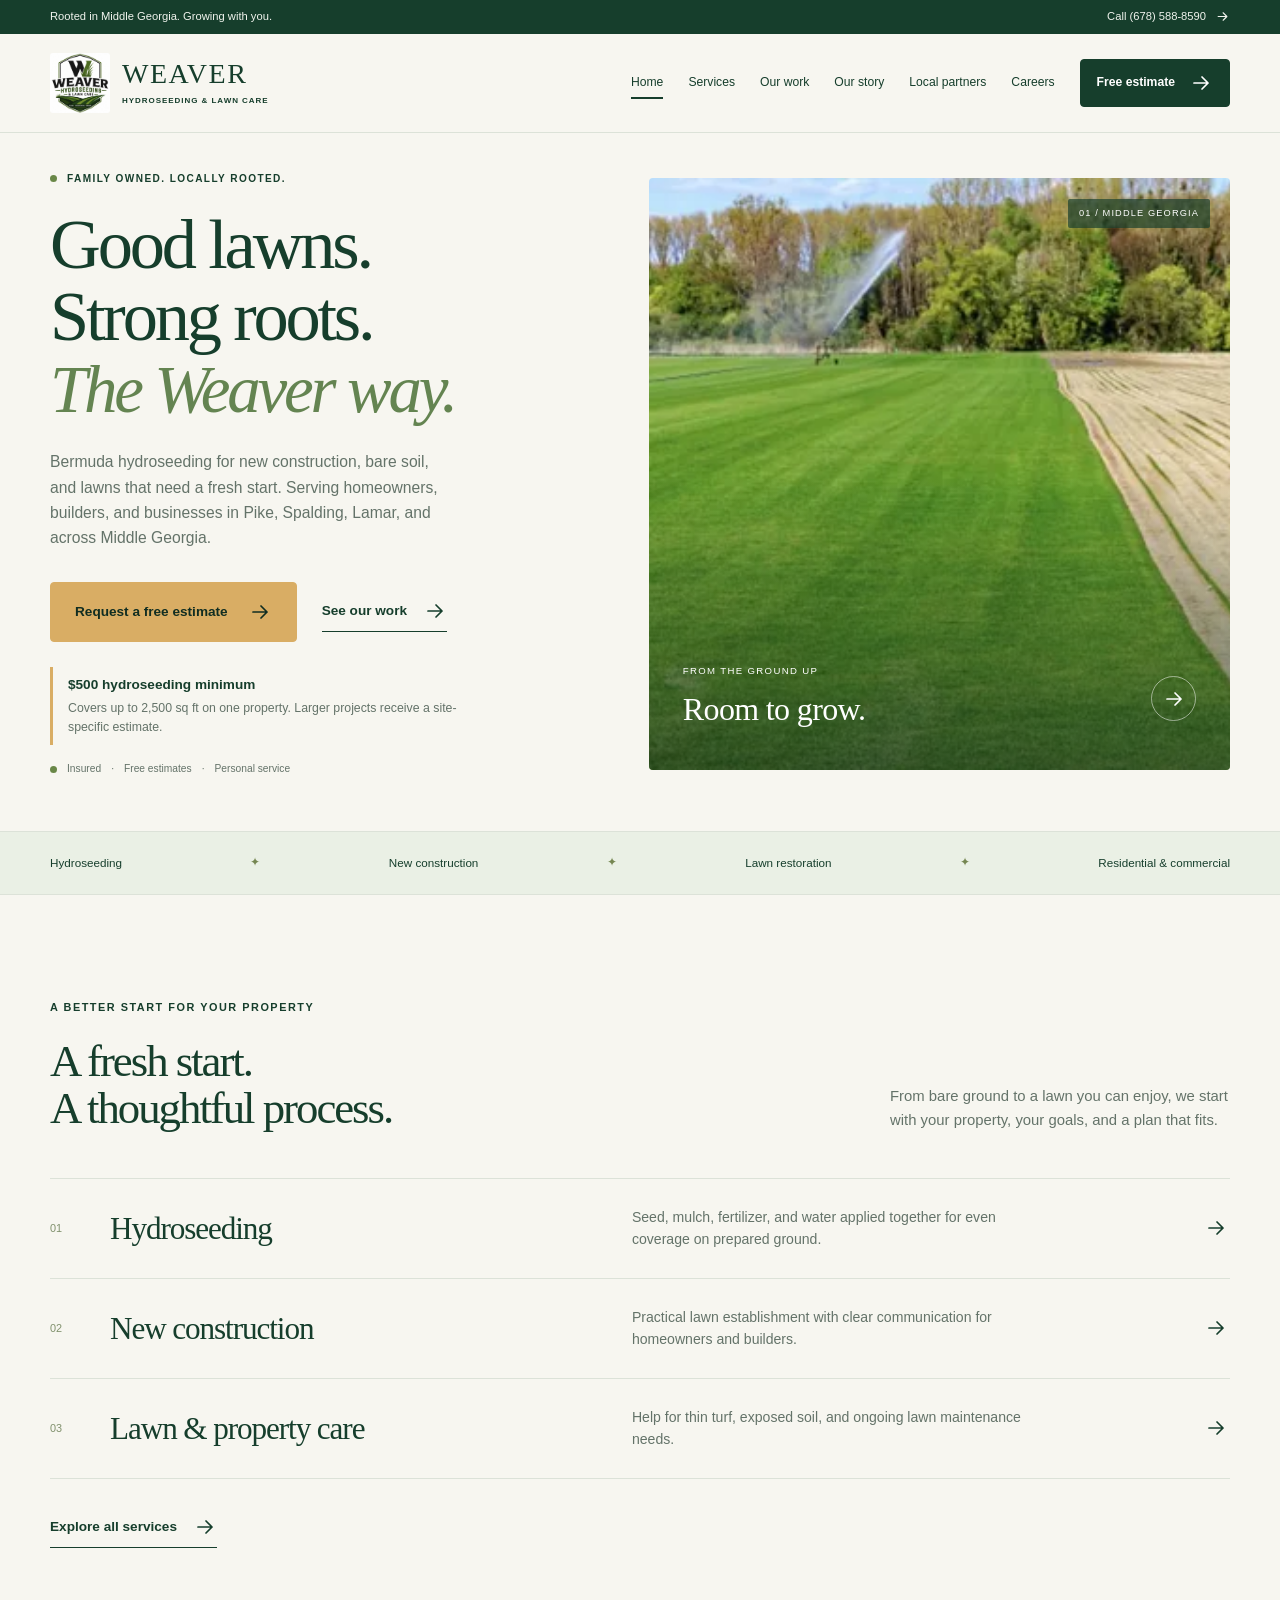
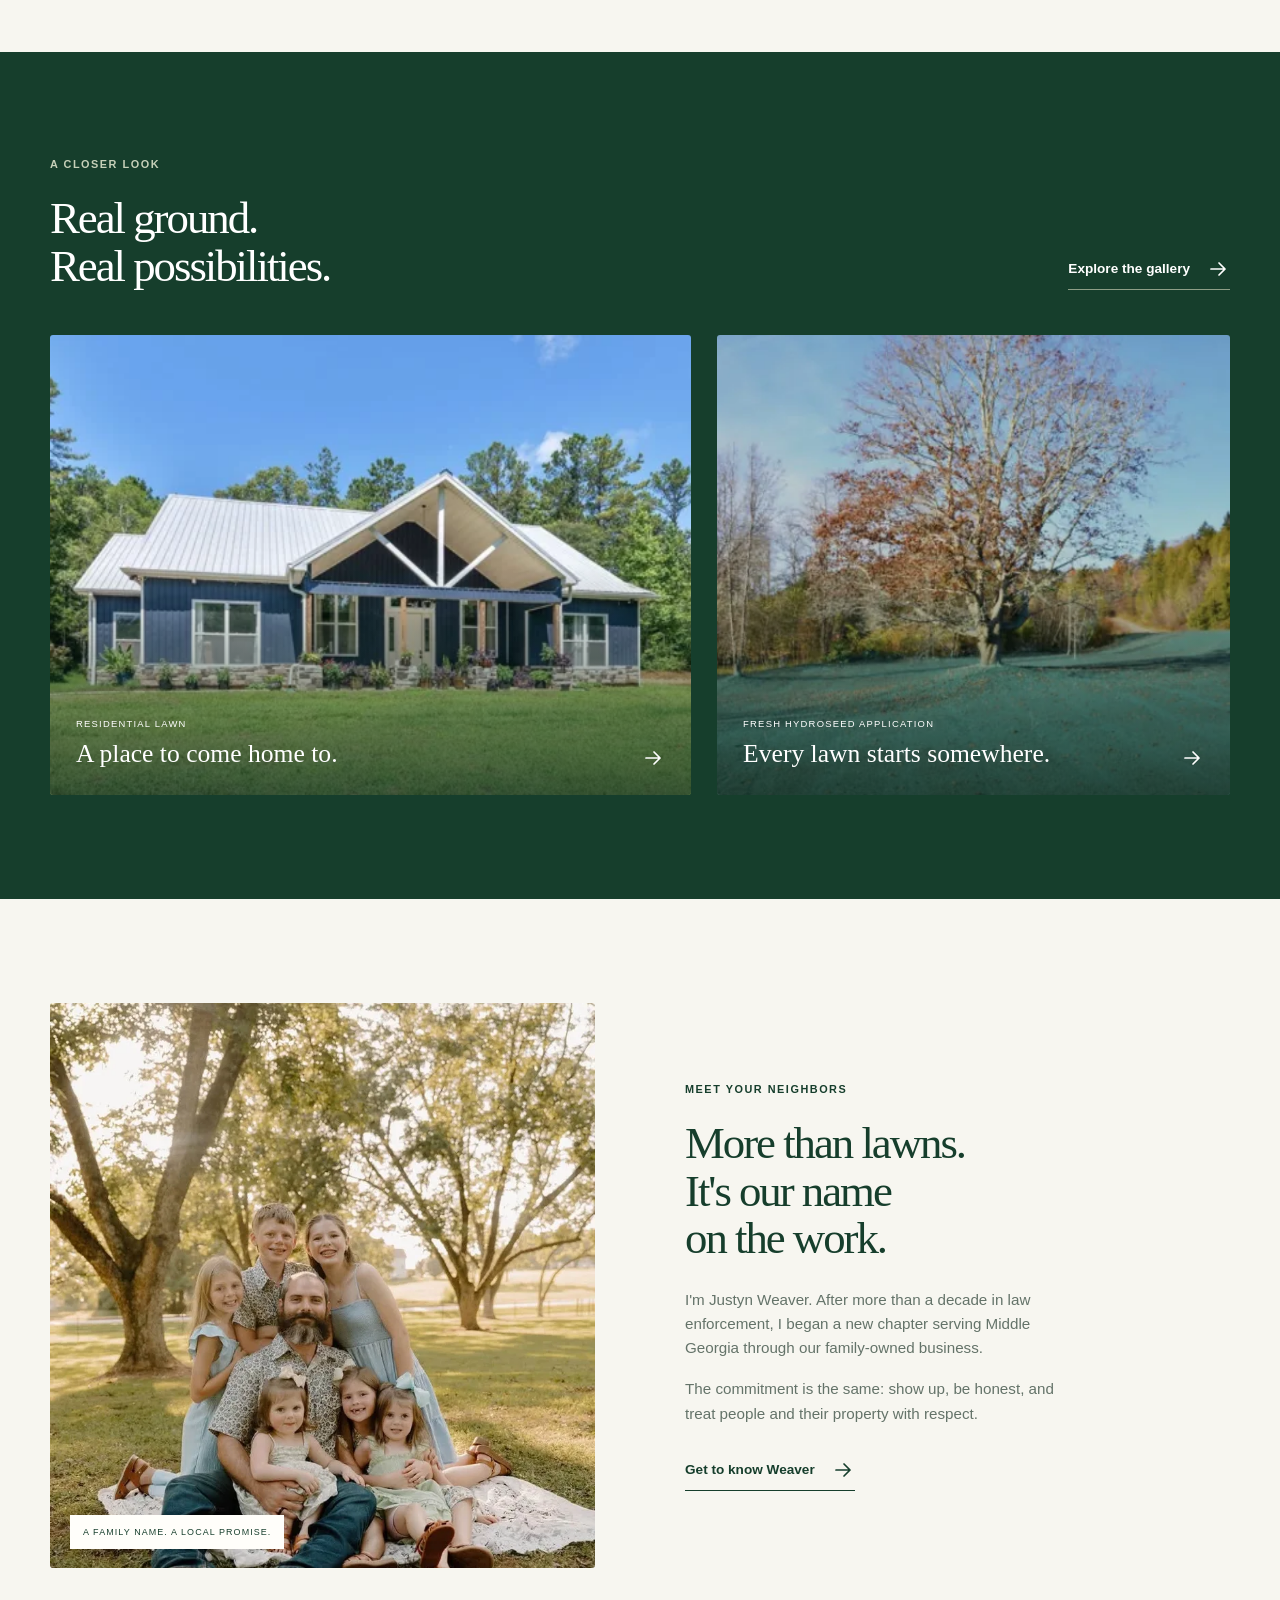
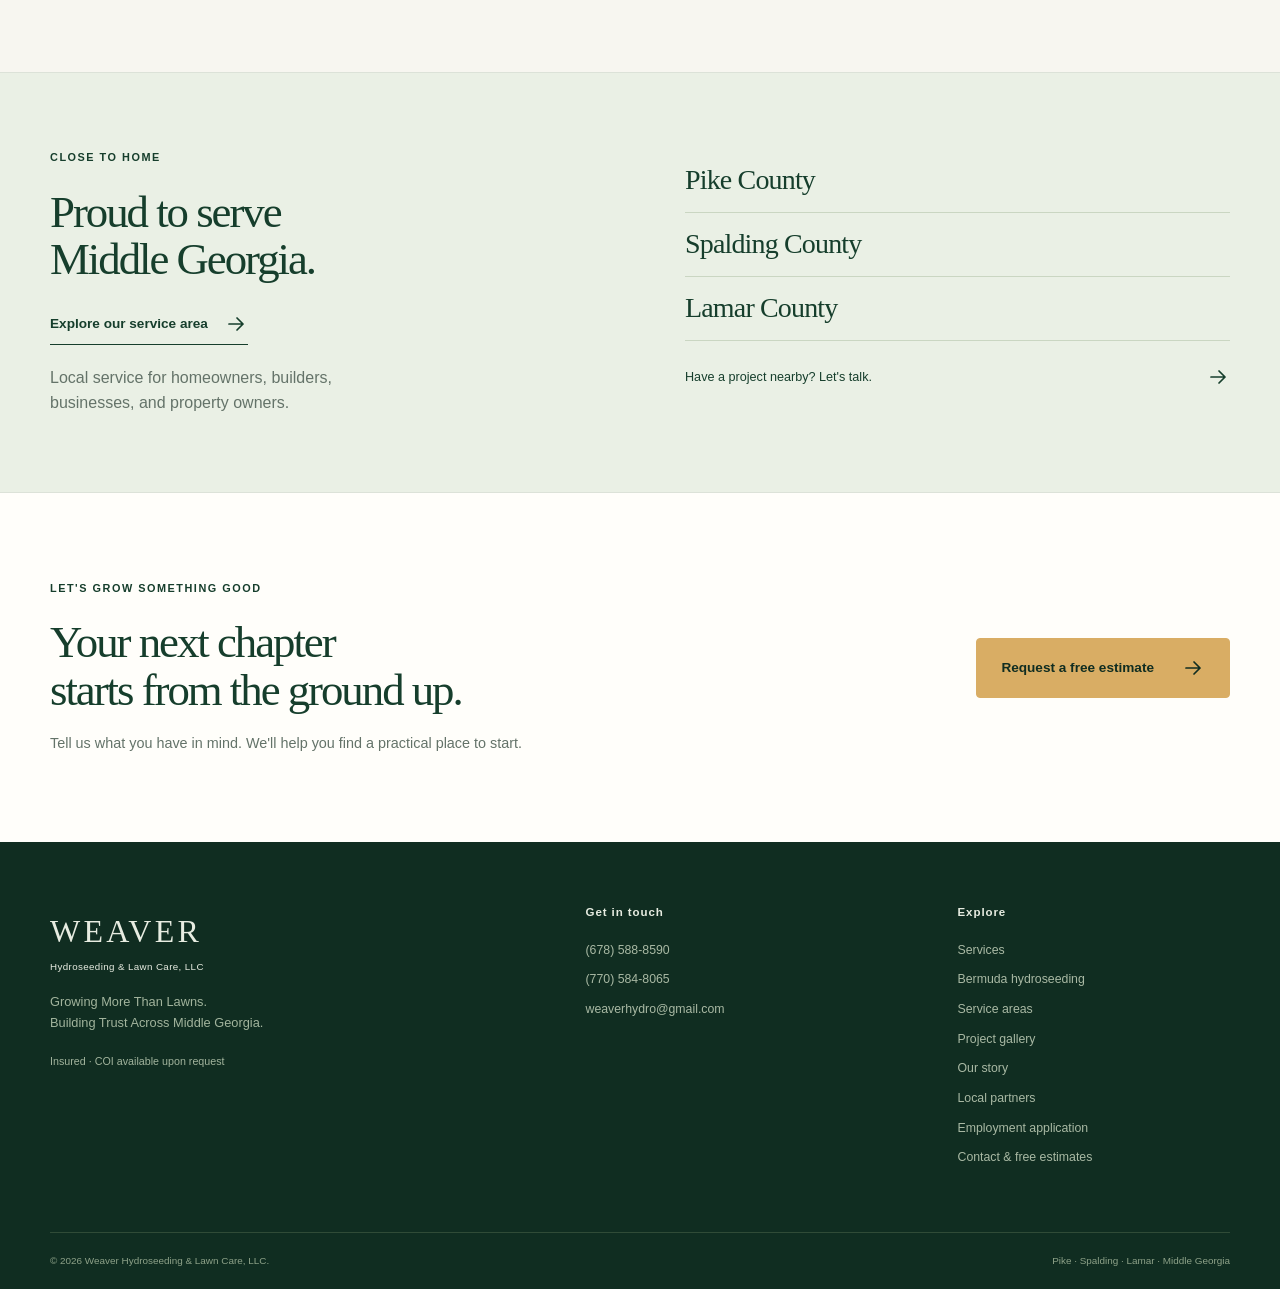
==== commit aa129517: "Add Careers page with fillable employment application" ====
--- a/index.html
+++ b/index.html
@@ -21,10 +21,10 @@
     <div class="topbar"><div class="wrap"><span>Rooted in Middle Georgia. Growing with you.</span><a href="tel:+16785888590">Call (678) 588-8590 <svg viewBox="0 0 24 24" fill="none" aria-hidden="true"><path d="M5 12h14m-6-6 6 6-6 6" stroke="currentColor" stroke-width="1.7" stroke-linecap="round" stroke-linejoin="round"/></svg></a></div></div>
     <header class="site-header"><div class="wrap nav-wrap"><a href="index.html" class="brand" aria-label="Weaver Hydroseeding home"><img src="assets/logo.webp" alt="Weaver Hydroseeding and Lawn Care logo" class="" width="1254" height="1254" loading="eager" decoding="async"><span>WEAVER<small>HYDROSEEDING &amp; LAWN CARE</small></span></a>
     <button class="menu-toggle" aria-controls="site-nav" aria-expanded="false" aria-label="Open menu"><span></span><span></span></button>
-    <nav id="site-nav" aria-label="Main navigation"><a href="index.html" aria-current="page">Home</a><a href="services.html">Services</a><a href="gallery.html">Our work</a><a href="our-story.html">Our story</a><a href="partners.html">Local partners</a><a class="button small" href="contact.html">Free estimate<svg viewBox="0 0 24 24" fill="none" aria-hidden="true"><path d="M5 12h14m-6-6 6 6-6 6" stroke="currentColor" stroke-width="1.7" stroke-linecap="round" stroke-linejoin="round"/></svg></a></nav></div></header><main id="main"><section class="hero"><div class="wrap hero-grid"><div class="hero-copy"><span class="eyebrow"><i></i> FAMILY OWNED. LOCALLY ROOTED.</span><h1>Good lawns.<br>Strong roots.<br><em>The Weaver way.</em></h1><p>Bermuda hydroseeding for new construction, bare soil, and lawns that need a fresh start. Serving homeowners, builders, and businesses in Pike, Spalding, Lamar, and across Middle Georgia.</p><div class="hero-actions"><a class="button " href="contact.html">Request a free estimate<svg viewBox="0 0 24 24" fill="none" aria-hidden="true"><path d="M5 12h14m-6-6 6 6-6 6" stroke="currentColor" stroke-width="1.7" stroke-linecap="round" stroke-linejoin="round"/></svg></a><a href="gallery.html" class="text-link">See our work <svg viewBox="0 0 24 24" fill="none" aria-hidden="true"><path d="M5 12h14m-6-6 6 6-6 6" stroke="currentColor" stroke-width="1.7" stroke-linecap="round" stroke-linejoin="round"/></svg></a></div><div class="price-summary"><strong>$500 hydroseeding minimum</strong><span>Covers up to 2,500 sq ft on one property. Larger projects receive a site-specific estimate.</span></div><div class="hero-trust"><span class="trust-dot"></span>Insured <span>·</span> Free estimates <span>·</span> Personal service</div></div><div class="hero-photo"><img src="assets/project-field.webp" alt="Green established lawn beside a newly seeded area in Middle Georgia" class="" width="1175" height="772" loading="eager" decoding="async" fetchpriority="high" srcset="assets/project-field-w480.webp 480w, assets/project-field-w800.webp 800w, assets/project-field.webp 1175w" sizes="(max-width: 700px) calc(100vw - 40px), (max-width: 1300px) 50vw, 630px"><div class="photo-label"><span>FROM THE GROUND UP</span><strong>Room to grow.</strong><a href="gallery.html" aria-label="Explore project photos"><svg viewBox="0 0 24 24" fill="none" aria-hidden="true"><path d="M5 12h14m-6-6 6 6-6 6" stroke="currentColor" stroke-width="1.7" stroke-linecap="round" stroke-linejoin="round"/></svg></a></div><div class="photo-index">01 / MIDDLE GEORGIA</div></div></div></section>
+    <nav id="site-nav" aria-label="Main navigation"><a href="index.html" aria-current="page">Home</a><a href="services.html">Services</a><a href="gallery.html">Our work</a><a href="our-story.html">Our story</a><a href="partners.html">Local partners</a><a href="careers.html">Careers</a><a class="button small" href="contact.html">Free estimate<svg viewBox="0 0 24 24" fill="none" aria-hidden="true"><path d="M5 12h14m-6-6 6 6-6 6" stroke="currentColor" stroke-width="1.7" stroke-linecap="round" stroke-linejoin="round"/></svg></a></nav></div></header><main id="main"><section class="hero"><div class="wrap hero-grid"><div class="hero-copy"><span class="eyebrow"><i></i> FAMILY OWNED. LOCALLY ROOTED.</span><h1>Good lawns.<br>Strong roots.<br><em>The Weaver way.</em></h1><p>Bermuda hydroseeding for new construction, bare soil, and lawns that need a fresh start. Serving homeowners, builders, and businesses in Pike, Spalding, Lamar, and across Middle Georgia.</p><div class="hero-actions"><a class="button " href="contact.html">Request a free estimate<svg viewBox="0 0 24 24" fill="none" aria-hidden="true"><path d="M5 12h14m-6-6 6 6-6 6" stroke="currentColor" stroke-width="1.7" stroke-linecap="round" stroke-linejoin="round"/></svg></a><a href="gallery.html" class="text-link">See our work <svg viewBox="0 0 24 24" fill="none" aria-hidden="true"><path d="M5 12h14m-6-6 6 6-6 6" stroke="currentColor" stroke-width="1.7" stroke-linecap="round" stroke-linejoin="round"/></svg></a></div><div class="price-summary"><strong>$500 hydroseeding minimum</strong><span>Covers up to 2,500 sq ft on one property. Larger projects receive a site-specific estimate.</span></div><div class="hero-trust"><span class="trust-dot"></span>Insured <span>·</span> Free estimates <span>·</span> Personal service</div></div><div class="hero-photo"><img src="assets/project-field.webp" alt="Green established lawn beside a newly seeded area in Middle Georgia" class="" width="1175" height="772" loading="eager" decoding="async" fetchpriority="high" srcset="assets/project-field-w480.webp 480w, assets/project-field-w800.webp 800w, assets/project-field.webp 1175w" sizes="(max-width: 700px) calc(100vw - 40px), (max-width: 1300px) 50vw, 630px"><div class="photo-label"><span>FROM THE GROUND UP</span><strong>Room to grow.</strong><a href="gallery.html" aria-label="Explore project photos"><svg viewBox="0 0 24 24" fill="none" aria-hidden="true"><path d="M5 12h14m-6-6 6 6-6 6" stroke="currentColor" stroke-width="1.7" stroke-linecap="round" stroke-linejoin="round"/></svg></a></div><div class="photo-index">01 / MIDDLE GEORGIA</div></div></div></section>
     <div class="service-strip"><div class="wrap"><span>Hydroseeding</span><i>✦</i><span>New construction</span><i>✦</i><span>Lawn restoration</span><i>✦</i><span>Residential &amp; commercial</span></div></div>
     <section class="section wrap services-home"><div class="section-heading"><div><span class="eyebrow">A BETTER START FOR YOUR PROPERTY</span><h2>A fresh start.<br>A thoughtful process.</h2></div><p>From bare ground to a lawn you can enjoy, we start with your property, your goals, and a plan that fits.</p></div><div class="service-rows"><a href="hydroseeding.html"><span class="row-number">01</span><h3>Hydroseeding</h3><p>Seed, mulch, fertilizer, and water applied together for even coverage on prepared ground.</p><svg viewBox="0 0 24 24" fill="none" aria-hidden="true"><path d="M5 12h14m-6-6 6 6-6 6" stroke="currentColor" stroke-width="1.7" stroke-linecap="round" stroke-linejoin="round"/></svg></a><a href="services.html#new-construction"><span class="row-number">02</span><h3>New construction</h3><p>Practical lawn establishment with clear communication for homeowners and builders.</p><svg viewBox="0 0 24 24" fill="none" aria-hidden="true"><path d="M5 12h14m-6-6 6 6-6 6" stroke="currentColor" stroke-width="1.7" stroke-linecap="round" stroke-linejoin="round"/></svg></a><a href="services.html#restoration"><span class="row-number">03</span><h3>Lawn &amp; property care</h3><p>Help for thin turf, exposed soil, and ongoing lawn maintenance needs.</p><svg viewBox="0 0 24 24" fill="none" aria-hidden="true"><path d="M5 12h14m-6-6 6 6-6 6" stroke="currentColor" stroke-width="1.7" stroke-linecap="round" stroke-linejoin="round"/></svg></a></div><a class="text-link under-link" href="services.html">Explore all services <svg viewBox="0 0 24 24" fill="none" aria-hidden="true"><path d="M5 12h14m-6-6 6 6-6 6" stroke="currentColor" stroke-width="1.7" stroke-linecap="round" stroke-linejoin="round"/></svg></a></section>
     <section class="work-section"><div class="section wrap"><div class="section-heading"><div><span class="eyebrow">A CLOSER LOOK</span><h2>Real ground.<br>Real possibilities.</h2></div><a class="text-link" href="gallery.html">Explore the gallery <svg viewBox="0 0 24 24" fill="none" aria-hidden="true"><path d="M5 12h14m-6-6 6 6-6 6" stroke="currentColor" stroke-width="1.7" stroke-linecap="round" stroke-linejoin="round"/></svg></a></div><div class="featured-work"><a href="gallery.html" class="work-photo large"><img src="assets/project-finished.webp" alt="A finished green lawn surrounding a Middle Georgia home" class="" width="1320" height="924" loading="lazy" decoding="async" srcset="assets/project-finished-w480.webp 480w, assets/project-finished-w800.webp 800w, assets/project-finished-w1200.webp 1200w, assets/project-finished.webp 1320w" sizes="(max-width: 700px) calc(100vw - 40px), (max-width: 1300px) 50vw, 630px"><div><span>RESIDENTIAL LAWN</span><h3>A place to come home to.</h3><svg viewBox="0 0 24 24" fill="none" aria-hidden="true"><path d="M5 12h14m-6-6 6 6-6 6" stroke="currentColor" stroke-width="1.7" stroke-linecap="round" stroke-linejoin="round"/></svg></div></a><a href="gallery.html" class="work-photo"><img src="assets/project-hydroseed.webp" alt="Blue-green hydroseed mulch applied across an open property" class="" width="1192" height="1787" loading="lazy" decoding="async" srcset="assets/project-hydroseed-w480.webp 480w, assets/project-hydroseed-w800.webp 800w, assets/project-hydroseed.webp 1192w" sizes="(max-width: 700px) calc(100vw - 40px), (max-width: 1300px) 50vw, 630px"><div><span>FRESH HYDROSEED APPLICATION</span><h3>Every lawn starts somewhere.</h3><svg viewBox="0 0 24 24" fill="none" aria-hidden="true"><path d="M5 12h14m-6-6 6 6-6 6" stroke="currentColor" stroke-width="1.7" stroke-linecap="round" stroke-linejoin="round"/></svg></div></a></div></div></section>
     <section class="section wrap story-preview"><div class="story-photo"><img src="assets/family.webp" alt="The Weaver family outdoors together" class="" width="1024" height="1536" loading="lazy" decoding="async" srcset="assets/family-w480.webp 480w, assets/family-w800.webp 800w, assets/family.webp 1024w" sizes="(max-width: 700px) calc(100vw - 40px), (max-width: 1300px) 50vw, 630px"><span>A FAMILY NAME. A LOCAL PROMISE.</span></div><div class="story-copy"><span class="eyebrow">MEET YOUR NEIGHBORS</span><h2>More than lawns.<br>It's our name<br>on the work.</h2><p>I'm Justyn Weaver. After more than a decade in law enforcement, I began a new chapter serving Middle Georgia through our family-owned business.</p><p>The commitment is the same: show up, be honest, and treat people and their property with respect.</p><a class="text-link" href="our-story.html">Get to know Weaver <svg viewBox="0 0 24 24" fill="none" aria-hidden="true"><path d="M5 12h14m-6-6 6 6-6 6" stroke="currentColor" stroke-width="1.7" stroke-linecap="round" stroke-linejoin="round"/></svg></a></div></section>
-    <section class="local-section"><div class="wrap local-grid"><div><span class="eyebrow">CLOSE TO HOME</span><h2>Proud to serve<br>Middle Georgia.</h2><a href="service-areas.html" class="text-link">Explore our service area <svg viewBox="0 0 24 24" fill="none" aria-hidden="true"><path d="M5 12h14m-6-6 6 6-6 6" stroke="currentColor" stroke-width="1.7" stroke-linecap="round" stroke-linejoin="round"/></svg></a><p>Local service for homeowners, builders, businesses, and property owners.</p></div><div class="county-list"><span>Pike County</span><span>Spalding County</span><span>Lamar County</span><a href="contact.html">Have a project nearby? Let's talk. <svg viewBox="0 0 24 24" fill="none" aria-hidden="true"><path d="M5 12h14m-6-6 6 6-6 6" stroke="currentColor" stroke-width="1.7" stroke-linecap="round" stroke-linejoin="round"/></svg></a></div></div></section><section class="cta"><div class="wrap cta-inner"><div><span class="eyebrow">LET'S GROW SOMETHING GOOD</span><h2>Your next chapter<br>starts from the ground up.</h2><p>Tell us what you have in mind. We'll help you find a practical place to start.</p></div><a class="button " href="contact.html">Request a free estimate<svg viewBox="0 0 24 24" fill="none" aria-hidden="true"><path d="M5 12h14m-6-6 6 6-6 6" stroke="currentColor" stroke-width="1.7" stroke-linecap="round" stroke-linejoin="round"/></svg></a></div></section></main><footer><div class="wrap footer-main"><div class="footer-brand"><a href="index.html">WEAVER<span>Hydroseeding &amp; Lawn Care, LLC</span></a><p>Growing More Than Lawns.<br>Building Trust Across Middle Georgia.</p><span class="footer-insurance">Insured · COI available upon request</span></div><div><h2>Get in touch</h2><a href="tel:+16785888590">(678) 588-8590</a><a href="tel:+17705848065">(770) 584-8065</a><a href="mailto:weaverhydro@gmail.com">weaverhydro@gmail.com</a></div><div><h2>Explore</h2><a href="services.html">Services</a><a href="hydroseeding.html">Bermuda hydroseeding</a><a href="service-areas.html">Service areas</a><a href="gallery.html">Project gallery</a><a href="our-story.html">Our story</a><a href="partners.html">Local partners</a><a href="contact.html">Contact &amp; free estimates</a></div></div><div class="wrap footer-bottom"><span>© <span data-year>2026</span> Weaver Hydroseeding &amp; Lawn Care, LLC.</span><span>Pike · Spalding · Lamar · Middle Georgia</span></div></footer>
+    <section class="local-section"><div class="wrap local-grid"><div><span class="eyebrow">CLOSE TO HOME</span><h2>Proud to serve<br>Middle Georgia.</h2><a href="service-areas.html" class="text-link">Explore our service area <svg viewBox="0 0 24 24" fill="none" aria-hidden="true"><path d="M5 12h14m-6-6 6 6-6 6" stroke="currentColor" stroke-width="1.7" stroke-linecap="round" stroke-linejoin="round"/></svg></a><p>Local service for homeowners, builders, businesses, and property owners.</p></div><div class="county-list"><span>Pike County</span><span>Spalding County</span><span>Lamar County</span><a href="contact.html">Have a project nearby? Let's talk. <svg viewBox="0 0 24 24" fill="none" aria-hidden="true"><path d="M5 12h14m-6-6 6 6-6 6" stroke="currentColor" stroke-width="1.7" stroke-linecap="round" stroke-linejoin="round"/></svg></a></div></div></section><section class="cta"><div class="wrap cta-inner"><div><span class="eyebrow">LET'S GROW SOMETHING GOOD</span><h2>Your next chapter<br>starts from the ground up.</h2><p>Tell us what you have in mind. We'll help you find a practical place to start.</p></div><a class="button " href="contact.html">Request a free estimate<svg viewBox="0 0 24 24" fill="none" aria-hidden="true"><path d="M5 12h14m-6-6 6 6-6 6" stroke="currentColor" stroke-width="1.7" stroke-linecap="round" stroke-linejoin="round"/></svg></a></div></section></main><footer><div class="wrap footer-main"><div class="footer-brand"><a href="index.html">WEAVER<span>Hydroseeding &amp; Lawn Care, LLC</span></a><p>Growing More Than Lawns.<br>Building Trust Across Middle Georgia.</p><span class="footer-insurance">Insured · COI available upon request</span></div><div><h2>Get in touch</h2><a href="tel:+16785888590">(678) 588-8590</a><a href="tel:+17705848065">(770) 584-8065</a><a href="mailto:weaverhydro@gmail.com">weaverhydro@gmail.com</a></div><div><h2>Explore</h2><a href="services.html">Services</a><a href="hydroseeding.html">Bermuda hydroseeding</a><a href="service-areas.html">Service areas</a><a href="gallery.html">Project gallery</a><a href="our-story.html">Our story</a><a href="partners.html">Local partners</a><a href="careers.html">Employment application</a><a href="contact.html">Contact &amp; free estimates</a></div></div><div class="wrap footer-bottom"><span>© <span data-year>2026</span> Weaver Hydroseeding &amp; Lawn Care, LLC.</span><span>Pike · Spalding · Lamar · Middle Georgia</span></div></footer>
     <div class="mobile-contact"><a href="tel:+16785888590">Call Weaver</a><a href="contact.html">Free estimate <svg viewBox="0 0 24 24" fill="none" aria-hidden="true"><path d="M5 12h14m-6-6 6 6-6 6" stroke="currentColor" stroke-width="1.7" stroke-linecap="round" stroke-linejoin="round"/></svg></a></div></body></html>
--- a/styles.css
+++ b/styles.css
@@ -1,12 +1,42 @@
-:root{--forest:#163e2c;--deep:#102d21;--gold:#d9ad64;--cream:#f7f6f0;--paper:#fffefa;--muted:#647369;--line:#dce2d8;--serif:Georgia,'Times New Roman',serif;--sans:Arial,Helvetica,sans-serif}
-*{box-sizing:border-box}html{scroll-behavior:smooth;scroll-padding-top:110px}body{margin:0;background:var(--cream);color:var(--forest);font-family:var(--sans);line-height:1.6}button,input,select,textarea{font:inherit}button,a{-webkit-tap-highlight-color:transparent}button{cursor:pointer}a{color:inherit;text-decoration:none}img{display:block;max-width:100%;width:100%;object-fit:cover}svg{width:24px;height:24px;flex:none}button svg,a svg{pointer-events:none}h1,h2,h3,p{margin:0}h1,h2,h3{font-weight:400}h1,h2{font-family:var(--serif);letter-spacing:-.045em;line-height:1.06}h1{font-size:clamp(3.1rem,5.5vw,5.2rem)}h2{font-size:clamp(2.4rem,3.5vw,3.6rem)}h3{font-size:1.4rem;line-height:1.25}p{color:var(--muted);font-size:1rem}a:focus-visible,button:focus-visible,summary:focus-visible{outline:3px solid #8c6c2c;outline-offset:5px}input:focus,select:focus,textarea:focus{outline:2px solid var(--forest);outline-offset:2px}[hidden]{display:none!important}.wrap{width:min(1260px,calc(100% - 100px));margin-inline:auto}.section{padding-block:104px}.eyebrow{display:block;letter-spacing:.14em;font-size:.68rem;font-weight:700;line-height:1.6;margin-bottom:22px}.button{display:inline-flex;align-items:center;justify-content:center;gap:27px;padding:17px 24px;border:1px solid var(--forest);border-radius:4px;background:var(--forest);color:#fff;font-size:.85rem;font-weight:600;transition:background .18s,transform .18s}.button:hover{background:var(--deep);transform:translateY(-2px)}.button.small{padding:11px 16px;gap:14px;font-size:.76rem}.text-link{display:inline-flex;align-items:center;gap:16px;font-size:.85rem;font-weight:600;border-bottom:1px solid var(--forest);padding-block:8px}.text-link:hover svg,.button:hover svg{transform:translateX(3px)}svg{transition:transform .2s}.skip-link{position:fixed;top:10px;left:15px;background:var(--paper);padding:12px;z-index:200;transform:translateY(-180%)}.skip-link:focus{transform:none}.topbar{background:var(--forest);color:#f1f4ee;font-size:.7rem}.topbar .wrap{display:flex;justify-content:space-between;padding-block:8px;align-items:center}.topbar a{display:flex;gap:9px;align-items:center}.topbar svg{width:15px;height:15px}.site-header{background:rgba(247,246,240,.98);position:sticky;top:0;z-index:20;border-bottom:1px solid var(--line)}.nav-wrap{display:flex;align-items:center;justify-content:space-between;min-height:98px;gap:20px}.brand{display:flex;align-items:center;gap:12px;flex-shrink:0}.brand img{width:60px;height:60px;object-fit:contain;border-radius:3px}.brand>span{font-family:var(--serif);font-size:1.75rem;letter-spacing:.055em;line-height:1}.brand small{display:block;font-family:var(--sans);font-size:.5rem;letter-spacing:.12em;font-weight:700;margin-top:9px}nav{display:flex;align-items:center;gap:25px;font-size:.76rem}nav>a:not(.button){padding-block:14px;position:relative}nav a[aria-current=page]::after{content:'';position:absolute;bottom:8px;left:0;right:0;height:2px;background:var(--forest)}nav a:hover{color:#798042}.menu-toggle{display:none}.hero{padding-block:38px 54px}.hero-grid{display:grid;grid-template-columns:1fr 1.04fr;gap:40px;min-height:592px;align-items:center}.hero-copy{padding-right:15px}.hero-copy .eyebrow{display:flex;align-items:center;gap:10px;font-size:.63rem}.hero-copy .eyebrow i,.trust-dot{width:7px;height:7px;background:#698747;display:inline-block;border-radius:50%;flex:none}.hero h1{font-size:clamp(3.5rem,5.5vw,5.35rem);margin-bottom:25px;line-height:1.02}.hero h1 em{font-weight:400;color:#648451;font-size:.95em}.hero-copy>p{max-width:400px;font-size:.98rem}.hero-actions{display:flex;align-items:center;gap:25px;margin-top:32px;flex-wrap:wrap}.hero-actions .button{background:var(--gold);border-color:var(--gold);color:var(--deep);gap:20px}.hero-actions .button:hover{background:#e8ba6c}.hero-trust{display:flex;align-items:center;gap:10px;font-size:.64rem;margin-top:36px;color:var(--muted)}.hero-photo{height:592px;position:relative}.hero-photo>img{height:100%;object-position:42% 50%;border-radius:4px}.hero-photo::after{content:'';position:absolute;inset:0;border-radius:4px;background:linear-gradient(transparent 50%,rgba(13,43,23,.62))}.photo-label{position:absolute;bottom:35px;left:34px;right:34px;color:#fff;z-index:1;display:grid;grid-template-columns:1fr 45px;align-items:center;gap:6px}.photo-label>span{font-size:.6rem;letter-spacing:.14em;grid-column:1}.photo-label strong{font-family:var(--serif);font-size:2rem;letter-spacing:-.02em;font-weight:400}.photo-label a{grid-column:2;grid-row:1/3;border:1px solid #ffffff80;border-radius:50%;height:45px;display:grid;place-items:center}.photo-index{position:absolute;right:20px;top:21px;color:#fff;background:#163e2caa;font-size:.58rem;letter-spacing:.12em;padding:7px 11px;border-radius:2px;z-index:1}.service-strip{background:#eaf0e5;border-top:1px solid var(--line);border-bottom:1px solid var(--line)}.service-strip .wrap{display:flex;gap:28px;justify-content:space-between;padding-block:21px;align-items:center;font-size:.73rem}.service-strip i{font-size:12px;color:#758651;font-style:normal}.section-heading{display:flex;justify-content:space-between;align-items:end;gap:60px;margin-bottom:45px}.section-heading>p{max-width:340px;font-size:.93rem}.section-heading .text-link{flex-shrink:0}.service-rows{border-top:1px solid var(--line)}.service-rows>a{display:grid;grid-template-columns:40px 1fr 1.1fr 26px;gap:20px;align-items:center;padding-block:27px;border-bottom:1px solid var(--line);transition:background .2s}.service-rows>a:hover{background:#eef1e6}.row-number{color:#80916d;font-size:.68rem}.service-rows h3{font-family:var(--serif);font-size:1.95rem;letter-spacing:-.035em}.service-rows p{font-size:.88rem;max-width:400px}.under-link{margin-top:28px}.work-section{background:var(--forest);color:#fff}.work-section .eyebrow{color:#c6d0b9}.work-section .text-link{border-color:#8d9e86}.featured-work{display:grid;grid-template-columns:1.25fr 1fr;gap:26px}.work-photo{display:block;position:relative;height:460px;overflow:hidden;border-radius:3px}.work-photo img{height:100%;transition:transform .6s;object-position:center}.work-photo:hover img{transform:scale(1.04)}.work-photo::after{content:'';position:absolute;inset:0;background:linear-gradient(transparent 50%,#102d21bd)}.work-photo>div{position:absolute;bottom:25px;left:26px;right:26px;z-index:1;display:grid;grid-template-columns:1fr 24px;gap:7px}.work-photo>div>span{font-size:.59rem;letter-spacing:.13em;grid-column:1}.work-photo h3{font-family:var(--serif);font-size:1.6rem}.work-photo svg{grid-column:2;grid-row:1/3;align-self:end}.story-preview{display:grid;grid-template-columns:1fr 1fr;gap:90px;align-items:center}.story-photo{position:relative}.story-photo img{height:565px;object-position:50% 45%;border-radius:3px}.story-photo>span{display:block;position:absolute;bottom:19px;left:20px;background:var(--paper);font-size:.56rem;letter-spacing:.12em;padding:10px 13px}.story-copy h2{margin-bottom:25px}.story-copy p{max-width:395px;margin-top:17px;font-size:.95rem}.story-copy .text-link{margin-top:24px}.local-section{background:#eaf0e5;border-top:1px solid var(--line);border-bottom:1px solid var(--line);padding-block:76px}.local-grid{display:grid;grid-template-columns:1fr 1fr;gap:90px}.local-grid h2{margin-bottom:20px}.local-grid p{max-width:350px}.county-list{display:flex;flex-direction:column}.county-list>span{font-family:var(--serif);font-size:1.75rem;letter-spacing:-.03em;border-bottom:1px solid #cad6c2;padding-block:9px}.county-list>a{display:flex;align-items:center;justify-content:space-between;font-size:.79rem;margin-top:24px;gap:10px}.cta{background:var(--paper);padding-block:87px}.cta-inner{display:flex;align-items:center;justify-content:space-between;gap:50px}.cta h2{margin-bottom:18px}.cta p{max-width:510px;font-size:.9rem}.cta .button{flex-shrink:0;background:var(--gold);border-color:var(--gold);color:var(--deep)}footer{background:var(--deep);color:#e7ece1;padding-top:64px}.footer-main{display:grid;grid-template-columns:1.8fr 1.2fr 1fr;gap:45px;padding-bottom:54px}.footer-brand>a{font-family:var(--serif);font-size:2rem;letter-spacing:.1em}.footer-brand>a>span{display:block;font-size:.61rem;font-family:var(--sans);letter-spacing:.04em;margin-top:1px}.footer-brand p{color:#a2b49d;font-size:.8rem;margin-top:18px}.footer-insurance{display:block;color:#a2b49d;font-size:.67rem;margin-top:20px}.footer-main h2{font-family:var(--sans);font-size:.72rem;font-weight:600;letter-spacing:.08em;margin-bottom:22px}.footer-main>div:not(.footer-brand)>a{display:block;font-size:.77rem;margin-bottom:10px;color:#a9b9a4;overflow-wrap:anywhere}.footer-main a:hover{color:var(--gold)}.footer-bottom{border-top:1px solid #304b37;padding-block:20px;display:flex;justify-content:space-between;color:#8ea289;font-size:.62rem;gap:25px}.mobile-contact{display:none}.page-intro{padding-block:75px 63px;max-width:1260px}.page-intro h1{margin-bottom:26px;font-size:clamp(3.2rem,5vw,4.9rem)}.page-intro>p{max-width:620px;font-size:1rem}.services-lead{display:grid;grid-template-columns:1fr 1fr;gap:85px;align-items:center;padding-bottom:26px}.services-lead>div>img{height:450px;border-radius:3px;object-position:50% 60%}.services-lead aside>p{max-width:410px;margin-block:24px 30px}.service-detail-list{padding-top:64px}.service-detail{display:grid;grid-template-columns:50px 1.3fr 1fr;gap:25px;border-top:1px solid var(--line);padding-block:46px}.detail-number{font-size:.8rem;color:#728963;padding-top:3px}.service-detail .eyebrow{margin-bottom:12px;font-size:.6rem}.service-detail h2{font-size:2.4rem;margin-bottom:19px}.service-detail p{max-width:530px;font-size:.93rem}.service-detail ul{list-style:none;padding:0 0 0 40px;margin:10px 0;align-self:center}.service-detail li{font-size:.83rem;padding-block:10px;border-bottom:1px solid var(--line);position:relative}.service-detail li::before{content:'↗';color:#829c6b;position:absolute;left:-22px}.service-detail:last-child{border-bottom:1px solid var(--line)}.process-section,.values-section{background:#eaf0e5}.process-grid{display:grid;grid-template-columns:repeat(3,1fr);gap:50px;margin-top:42px}.process-grid span,.values-grid>div>span{display:block;font-size:.75rem;color:#698153;margin-bottom:27px}.process-grid h3{font-family:var(--serif);font-size:1.6rem;margin-bottom:15px}.process-grid p{font-size:.87rem}.faq-section{display:grid;grid-template-columns:.85fr 1.3fr;gap:80px}.faqs details{border-bottom:1px solid var(--line);padding-block:20px}.faqs details:first-child{border-top:1px solid var(--line)}summary{cursor:pointer;list-style:none;position:relative;padding-right:32px;font-size:.9rem}summary::-webkit-details-marker{display:none}summary::after{content:'+';position:absolute;right:2px;top:-4px;font-size:1.5rem;font-weight:400}details[open]>summary::after{content:'−'}.faqs p{font-size:.87rem;margin-top:18px}.gallery-section{padding-bottom:90px}.gallery-filters{display:flex;gap:10px;flex-wrap:wrap;margin-bottom:33px}.gallery-filters button{padding:10px 20px;border:1px solid var(--line);border-radius:3px;background:transparent;color:var(--forest);font-size:.77rem}.gallery-filters button[aria-pressed=true]{background:var(--forest);color:white;border-color:var(--forest)}.gallery-grid{display:grid;grid-template-columns:repeat(2,1fr);gap:40px 28px}.gallery-item{padding:0;border:0;background:transparent;color:var(--forest);text-align:left}.gallery-item>img{height:385px;border-radius:3px}.gallery-item:hover img{filter:brightness(.94)}.gallery-meta{display:grid;grid-template-columns:1fr 30px;gap:5px;padding-top:17px}.gallery-meta small{font-size:.57rem;letter-spacing:.13em;color:var(--muted)}.gallery-meta strong{font-family:var(--serif);font-weight:400;font-size:1.5rem;letter-spacing:-.025em}.gallery-meta>span{grid-column:2;grid-row:1/3;align-self:center;font-size:1.5rem}.gallery-note{font-size:.72rem;margin-top:45px;max-width:650px}dialog{padding:0;border:0;border-radius:5px;background:var(--cream);color:var(--forest);width:min(980px,92vw);max-height:92vh;overflow:auto}dialog::backdrop{background:#07170edb}dialog>img{max-height:72vh;width:100%;object-fit:contain;background:#0e261a}.lightbox-close{position:absolute;right:14px;top:14px;width:40px;height:40px;background:var(--cream);border:0;border-radius:50%;font-size:1.8rem;line-height:1;color:var(--forest)}.lightbox-info{padding:24px 28px;display:flex;justify-content:space-between;align-items:center;gap:25px}.lightbox-info h2{font-size:1.7rem}.lightbox-info p{font-size:.8rem;margin-top:7px}.lightbox-controls{display:flex;gap:10px}.lightbox-controls button{background:transparent;border:1px solid #c5d0bd;color:var(--forest);width:40px;height:40px;border-radius:50%}.story-main{display:grid;grid-template-columns:.88fr 1.12fr;gap:85px;align-items:start;padding-block:5px 90px}.story-main-photo img{height:700px;border-radius:3px}.story-main>div>h2{margin-bottom:25px}.story-main p{font-size:.92rem;margin-top:20px}.story-main blockquote{font-family:var(--serif);font-size:1.4rem;line-height:1.4;margin:34px 0 0;padding:25px 0 0;border-top:1px solid var(--line)}blockquote cite{display:block;font-family:var(--sans);font-size:.67rem;color:var(--muted);font-style:normal;margin-top:15px}.values-grid{display:grid;grid-template-columns:repeat(4,1fr);gap:36px}.values-grid h3{font-family:var(--serif);font-size:1.7rem;margin-bottom:15px}.values-grid p{font-size:.87rem}.roots-section{display:grid;grid-template-columns:.8fr 1.2fr;gap:65px;align-items:center}.roots-section>div>p{margin-block:25px 30px}.roots-photos{display:grid;grid-template-columns:1fr 1fr;gap:20px}.roots-photos img{height:365px;border-radius:3px}.partner-grid{display:grid;grid-template-columns:repeat(3,1fr);gap:24px;padding-top:5px}.partner{border:1px solid var(--line);background:var(--paper);padding:30px;display:flex;flex-direction:column}.partner-top{display:flex;gap:15px;align-items:center;margin-bottom:30px}.partner-monogram{background:#eaf0e5;display:grid;place-items:center;width:45px;height:45px;font-size:1.1rem;font-family:var(--serif)}.partner .eyebrow{font-size:.54rem;margin:0}.partner h2{font-size:1.75rem;line-height:1.14;margin-bottom:15px}.partner-person{font-size:.73rem;color:#5a754f}.partner p{font-size:.87rem;flex:1;margin-block:17px 25px}.partner-links{border-top:1px solid var(--line);padding-top:17px;display:flex;flex-wrap:wrap;gap:16px;justify-content:space-between;align-items:center;font-size:.7rem}.partner-links svg{width:16px;height:16px}.partner-links a{display:flex;align-items:center;gap:7px}.partner-note{padding-block:30px 90px}.partner-note p{font-size:.72rem;max-width:760px}.contact-grid{display:grid;grid-template-columns:.8fr 1.2fr;gap:85px;padding-bottom:105px;align-items:start}.contact-aside{padding-top:25px}.contact-aside h2{font-size:2.5rem;margin-bottom:30px}.contact-phone{display:flex;align-items:center;gap:18px;font-family:var(--serif);font-size:1.8rem;letter-spacing:-.025em}.contact-secondary{font-size:.76rem;color:var(--muted);display:block;margin-top:10px}.contact-email{display:block;margin-top:21px;font-size:.9rem;overflow-wrap:anywhere}.contact-area{margin-top:38px;padding-top:27px;border-top:1px solid var(--line)}.contact-area .eyebrow{font-size:.6rem;margin-bottom:13px}.contact-area p{font-size:.9rem}.contact-insured{margin-top:24px;font-size:.85rem}.contact-insured .trust-dot{margin-right:6px}.contact-insured p{font-size:.72rem;max-width:260px;margin-top:8px}.contact-aside>img{height:215px;max-width:350px;margin-top:36px;border-radius:3px}.form-card{background:var(--paper);border:1px solid var(--line);padding:35px 38px;border-radius:5px}.form-progress{display:none;align-items:center;justify-content:space-between;gap:16px;margin-bottom:27px}.form-progress>span{display:flex;align-items:center;gap:8px;font-size:.71rem;white-space:nowrap;color:var(--muted)}.form-progress b{font-size:.66rem;border:1px solid var(--line);border-radius:50%;width:24px;height:24px;display:grid;place-items:center;font-weight:400}.form-progress .active{color:var(--forest)}.form-progress .active b{background:var(--forest);color:#fff;border-color:var(--forest)}.form-progress i{height:1px;background:var(--line);flex:1}.js .form-progress{display:flex}.form-required{font-size:.66rem;margin-bottom:22px}.form-panel h2{font-size:1.8rem;margin-block:0 26px}.form-panel+ .form-panel{margin-top:40px}.js .form-panel+.form-panel{margin-top:0}label{display:block;font-size:.76rem;font-weight:500;margin-top:19px}input,select,textarea{display:block;width:100%;border:1px solid #cfd9c9;border-radius:3px;background:#fffefa;color:var(--forest);font-size:.86rem;padding:13px;margin-top:8px;min-height:46px}input::placeholder,textarea::placeholder{color:#899285;font-size:.8rem}textarea{resize:vertical}.form-grid{display:grid;grid-template-columns:1fr 1fr;gap:20px}.optional-fields{margin-block:23px 27px;padding-block:18px;border-block:1px solid var(--line)}.optional-fields summary{font-size:.74rem}.next-button,.back-button{display:none}.js .next-button{display:flex;width:100%;margin-top:26px}.js .back-button{display:block}.consent{display:flex;align-items:flex-start;gap:12px;margin-block:26px;font-size:.69rem;font-weight:400;line-height:1.55}.consent input{width:17px;height:17px;min-height:0;padding:0;flex:none;margin:3px 0 0;accent-color:var(--forest)}.honeypot{position:absolute;width:1px;height:1px;overflow:hidden;clip-path:inset(50%);white-space:nowrap}.form-actions{display:flex;align-items:center;justify-content:space-between;gap:20px}.form-actions .button{font-size:.75rem;gap:13px;flex:1}.back-button{background:none;border:0;color:var(--muted);font-size:.8rem;padding:10px 4px}.form-note{margin-top:21px;font-size:.64rem}#form-status{font-size:.8rem;margin-top:17px;color:#9a2f2b;overflow-wrap:anywhere}.button:disabled{opacity:.55;cursor:wait;transform:none}#form-success{padding-block:40px}.success-mark{display:grid;place-items:center;width:52px;height:52px;border-radius:50%;background:#eaf0e5;font-size:1.4rem;margin-bottom:26px}#form-success p{font-size:.9rem;margin-block:20px 24px}
-@media(min-width:1440px){.hero-grid{gap:70px}}
-@media(max-width:1150px){.wrap{width:calc(100% - 64px)}nav{gap:17px}.brand>span{font-size:1.45rem}.brand img{width:50px;height:50px}.hero-grid{gap:28px}.hero h1{font-size:4.4rem}.hero-photo{height:570px}.hero-actions{gap:18px}.hero-actions .button{padding:15px 17px;gap:12px;font-size:.77rem}.story-preview,.services-lead,.story-main,.contact-grid{gap:45px}.partner-grid{grid-template-columns:repeat(2,1fr)}}
-@media(max-width:940px){.nav-wrap{min-height:82px}.brand small{font-size:.46rem}.menu-toggle{display:flex;flex-direction:column;gap:6px;width:42px;height:42px;align-items:center;justify-content:center;border:1px solid var(--line);border-radius:3px;color:var(--forest);background:transparent}.menu-toggle span{display:block;width:18px;height:1px;background:var(--forest);transition:transform .2s}.menu-toggle[aria-expanded=true] span:first-child{transform:translateY(3.5px) rotate(45deg)}.menu-toggle[aria-expanded=true] span:last-child{transform:translateY(-3.5px) rotate(-45deg)}nav{display:none;position:absolute;top:100%;left:0;right:0;background:var(--cream);padding:20px 32px 30px;border-bottom:1px solid var(--line);flex-direction:column;align-items:stretch;font-size:.9rem;gap:2px;box-shadow:0 15px 25px #163e2c0d}nav.open{display:flex}nav a[aria-current=page]::after{right:auto;width:24px}nav .button{margin-top:13px;max-width:240px}.hero h1{font-size:3.7rem}.hero-copy>p{font-size:.89rem}.hero-photo{height:525px}.hero-trust{font-size:.57rem;gap:7px}.hero-actions{gap:12px}.hero-actions .text-link{font-size:.75rem}.service-strip .wrap{gap:16px;font-size:.64rem}.section{padding-block:76px}.section-heading{gap:30px}.section-heading>p{max-width:280px;font-size:.87rem}.work-photo{height:360px}.story-photo img{height:500px}.story-copy h2{font-size:2.8rem}.service-detail{grid-template-columns:30px 1fr 1fr;gap:16px}.service-detail ul{padding-left:28px}.story-main-photo img{height:630px}.roots-section{gap:36px}.roots-photos img{height:300px}.values-grid{grid-template-columns:repeat(2,1fr);gap:35px}.form-card{padding:30px 25px}.contact-grid{gap:30px;grid-template-columns:.75fr 1.25fr}.form-grid{gap:14px}.contact-aside h2{font-size:2.2rem}.contact-phone{font-size:1.4rem}.form-progress{gap:8px}.form-progress>span{font-size:.62rem}.gallery-item>img{height:300px}}
-@media(max-width:700px){.wrap{width:calc(100% - 40px)}.topbar .wrap>span{font-size:.59rem}.topbar a{font-size:.62rem;gap:5px}.topbar svg{display:none}.nav-wrap{min-height:78px}.brand img{width:46px;height:46px}.brand>span{font-size:1.45rem}.brand small{font-size:.45rem}.hero{padding-block:38px 30px}.hero-grid{grid-template-columns:1fr;gap:33px;min-height:0}.hero-copy{padding-right:0}.hero h1{font-size:clamp(3.25rem,11.8vw,4.7rem);margin-bottom:22px}.hero-copy .eyebrow{font-size:.57rem;margin-bottom:22px}.hero-copy>p{max-width:370px;font-size:.9rem}.hero-actions{margin-top:27px;gap:21px}.hero-actions .button{font-size:.77rem;padding:15px 18px;gap:20px}.hero-actions .text-link{font-size:.75rem}.hero-trust{margin-top:25px;font-size:.61rem}.hero-photo{height:360px}.photo-label{left:23px;right:23px;bottom:25px}.photo-label strong{font-size:1.8rem}.photo-index{font-size:.52rem}.service-strip .wrap{display:grid;grid-template-columns:1fr 1fr;gap:14px 25px;padding-block:19px;font-size:.65rem}.service-strip i{display:none}.service-strip span::before{content:'✦';font-size:9px;margin-right:10px;color:#7d925f}.section{padding-block:62px}h2{font-size:2.7rem}.section-heading{display:block;margin-bottom:32px}.section-heading>p{margin-top:23px;max-width:100%;font-size:.89rem}.section-heading .text-link{margin-top:22px}.eyebrow{font-size:.58rem;margin-bottom:18px}.service-rows>a{grid-template-columns:23px 1fr 25px;gap:13px;padding-block:25px}.service-rows h3{font-size:1.65rem}.service-rows p{grid-column:2;grid-row:2;font-size:.8rem;max-width:330px}.service-rows svg{grid-column:3;grid-row:1/3}.service-rows .row-number{grid-row:1;align-self:center;font-size:.6rem}.featured-work{grid-template-columns:1fr;gap:20px}.work-photo,.work-photo.large{height:370px}.work-photo>div{left:22px;right:22px}.work-photo h3{font-size:1.45rem}.story-preview{grid-template-columns:1fr;gap:38px}.story-photo img{height:450px;object-position:center 39%}.story-copy h2{font-size:2.8rem}.story-copy p{max-width:100%;font-size:.89rem}.local-section{padding-block:55px}.local-grid{grid-template-columns:1fr;gap:30px}.local-grid h2{font-size:2.6rem}.local-grid p{font-size:.87rem}.county-list>span{font-size:1.5rem;padding-block:11px}.county-list>a{font-size:.75rem}.cta{padding-block:60px}.cta-inner{display:block}.cta h2{font-size:2.55rem}.cta p{font-size:.85rem;max-width:350px}.cta .button{margin-top:27px;font-size:.8rem;padding:15px 20px}footer{padding-top:48px;padding-bottom:61px}.footer-main{grid-template-columns:1fr 1fr;gap:35px 20px;padding-bottom:37px}.footer-brand{grid-column:1/-1}.footer-main h2{margin-bottom:18px}.footer-main>div:not(.footer-brand)>a{font-size:.71rem}.footer-bottom{flex-direction:column;gap:9px;font-size:.6rem;padding-block:19px}.mobile-contact{display:flex;position:fixed;bottom:0;left:0;right:0;z-index:30;background:var(--cream);border-top:1px solid var(--line);box-shadow:0 -3px 20px #163e2c0c;gap:0;padding-bottom:env(safe-area-inset-bottom)}.mobile-contact>a{flex:1;display:flex;align-items:center;justify-content:center;gap:12px;padding:15px 10px;font-size:.75rem;font-weight:600}.mobile-contact>a:last-child{background:var(--forest);color:#fff}.mobile-contact svg{width:19px;height:19px}.page-intro{padding-block:48px 43px}.page-intro h1{font-size:clamp(2.85rem,10.5vw,4.3rem);margin-bottom:24px}.page-intro>p{font-size:.9rem}.services-lead{grid-template-columns:1fr;gap:35px}.services-lead>div>img{height:330px}.services-lead aside>p{font-size:.89rem;margin-block:22px 27px}.service-detail-list{padding-top:44px}.service-detail{grid-template-columns:23px 1fr;gap:10px 15px;padding-block:34px}.service-detail h2{font-size:2.05rem}.service-detail .eyebrow{font-size:.56rem}.service-detail p{font-size:.87rem}.service-detail ul{grid-column:2;padding-left:20px;margin-top:12px}.service-detail li{font-size:.78rem}.process-grid{grid-template-columns:1fr;gap:32px;margin-top:30px}.process-grid span{margin-bottom:12px}.process-grid h3{font-size:1.5rem}.process-grid p{max-width:380px;font-size:.85rem}.faq-section{grid-template-columns:1fr;gap:28px}.faqs summary{font-size:.86rem}.gallery-filters{gap:8px;margin-bottom:27px}.gallery-filters button{padding:9px 13px;font-size:.7rem}.gallery-grid{grid-template-columns:1fr;gap:32px}.gallery-item>img{height:310px}.gallery-meta strong{font-size:1.45rem}.gallery-section{padding-bottom:58px}.gallery-note{font-size:.69rem;margin-top:32px}.lightbox-info{padding:19px;gap:13px}.lightbox-info h2{font-size:1.35rem}.lightbox-info p{font-size:.7rem}.lightbox-controls{gap:5px}.lightbox-controls button{width:34px;height:34px}.story-main{grid-template-columns:1fr;gap:35px;padding-bottom:60px}.story-main-photo img{height:475px;object-position:50% 40%}.story-main p{font-size:.88rem}.story-main blockquote{font-size:1.3rem}.values-grid{gap:32px 25px}.values-grid h3{font-size:1.45rem}.values-grid p{font-size:.8rem}.values-grid>div>span{margin-bottom:15px}.roots-section{grid-template-columns:1fr;gap:35px}.roots-section p{font-size:.89rem}.roots-photos{gap:13px}.roots-photos img{height:260px}.partner-grid{grid-template-columns:1fr;gap:20px}.partner{padding:27px}.partner-top{margin-bottom:24px}.partner h2{font-size:1.8rem}.partner-note{padding-block:25px 60px}.contact-grid{grid-template-columns:1fr;gap:35px;padding-bottom:62px}.contact-aside{padding-top:0}.contact-aside h2{font-size:2.5rem;margin-bottom:24px}.contact-phone{font-size:1.7rem}.contact-email{font-size:.88rem}.contact-area{margin-top:24px;padding-top:22px}.contact-aside>img{display:none}.form-card{padding:28px 21px}.form-grid{grid-template-columns:1fr;gap:0}.form-panel h2{font-size:1.75rem}.form-progress>span{font-size:.64rem}.form-actions{gap:10px}.form-actions .button{font-size:.71rem;padding:14px 13px;gap:12px}.form-actions .button svg{width:20px;height:20px}.optional-fields summary{font-size:.73rem}.form-note{font-size:.61rem}html{scroll-padding-top:92px}}
-@media(max-width:370px){.wrap{width:calc(100% - 32px)}.topbar .wrap>span{font-size:.53rem}.hero-actions{gap:14px}.hero-actions .button{font-size:.72rem;padding:14px;gap:13px}.hero-actions .text-link{font-size:.69rem;gap:9px}.hero-trust{font-size:.55rem}.form-card{padding:23px 17px}.form-progress>span{font-size:.61rem}.form-progress{gap:8px}}
-@media(prefers-reduced-motion:reduce){html{scroll-behavior:auto}*,*::before,*::after{transition:none!important}}
-.breadcrumbs{display:flex;position:static;align-items:center;justify-content:flex-start;gap:12px;padding-top:26px;background:transparent;font-size:.68rem;color:var(--muted)}.breadcrumbs a{border-bottom:1px solid var(--line);padding:2px 0!important}.breadcrumbs [aria-current=page]::after{display:none}.breadcrumbs+.page-intro{padding-top:35px}.hydro-considerations{margin-top:0}.services-lead aside>p+p{margin-top:-10px}.county-grid{display:grid;grid-template-columns:repeat(3,1fr);gap:25px}.county-grid article{border-top:1px solid var(--line);padding-block:30px}.county-grid h2{font-size:2.1rem;margin-bottom:21px}.county-grid p{font-size:.86rem;min-height:115px}.county-grid .text-link{font-size:.74rem;margin-top:20px}.areas-next{display:grid;grid-template-columns:1fr 1fr;gap:85px;align-items:start}.areas-next h2{margin-bottom:25px}.areas-next p{font-size:.91rem;max-width:490px}.area-services{list-style:none;padding:0;margin:32px 0 0}.area-services li{border-top:1px solid var(--line);padding-block:16px;font-size:.85rem}.area-checklist{background:#eaf0e5;padding:35px;border-radius:4px}.area-checklist h3{font-family:var(--serif);font-size:1.75rem}.area-checklist ul{padding-left:18px;font-size:.84rem;margin-block:21px}.area-checklist li{margin-block:9px}.area-checklist p{font-size:.81rem;margin-bottom:23px}.area-checklist .button{font-size:.79rem}.missing-links{display:flex;align-items:center;gap:35px;flex-wrap:wrap;padding-bottom:90px}.form-card{scroll-margin-top:105px}.local-grid .text-link{margin-block:0 20px}
-@media(max-width:940px){nav.breadcrumbs{display:flex;position:static;box-shadow:none;border:0;flex-direction:row;align-items:center;padding:26px 0 0}.areas-next{gap:40px}.county-grid{gap:18px}.county-grid h2{font-size:1.8rem}.county-grid p{min-height:0}.county-grid .text-link{font-size:.67rem}}
-@media(max-width:700px){nav.breadcrumbs{font-size:.63rem;padding-top:21px}.breadcrumbs+.page-intro{padding-top:30px}.county-grid{grid-template-columns:1fr;gap:8px}.county-grid article{padding-block:29px}.county-grid h2{font-size:2.4rem}.county-grid p{font-size:.88rem;max-width:420px}.county-grid .text-link{font-size:.74rem}.areas-next{grid-template-columns:1fr;gap:35px}.area-checklist{padding:28px}.missing-links{gap:24px;padding-bottom:65px}.form-card{scroll-margin-top:90px}}
-.price-summary{border-left:3px solid var(--gold);padding:7px 0 7px 15px;margin-top:25px;max-width:410px}.price-summary strong,.price-summary span{display:block}.price-summary strong{font-size:.85rem}.price-summary span{font-size:.77rem;color:var(--muted);margin-top:3px}.price-summary+.hero-trust{margin-top:16px}.form-pricing{background:#edf1e7;border-left:3px solid var(--gold);padding:12px 15px;font-size:.81rem}.area-helper{margin-top:16px;border:1px solid var(--line);padding:13px;border-radius:4px}.area-helper summary{font-size:.77rem;font-weight:600}.area-helper p{font-size:.76rem;margin-top:13px}.area-helper output{display:block;margin:12px 0;color:var(--forest);font-size:.84rem}.area-helper button{background:var(--forest);color:white;border:0;border-radius:3px;padding:8px 13px;font-size:.77rem}.area-helper button:disabled{opacity:.45}.area-helper input{min-width:0}.form-card{min-width:0}@media(max-width:700px){.contact-grid .form-card{order:-1}.contact-grid .contact-aside{border-top:1px solid var(--line);padding-top:25px}.hero-trust{flex-wrap:wrap}}
+/* Isolate original and refreshed page layouts. */
+body:not(:has(.brand-text)){--forest:#163e2c;--deep:#102d21;--gold:#d9ad64;--cream:#f7f6f0;--paper:#fffefa;--muted:#647369;--line:#dce2d8;--serif:Georgia,'Times New Roman',serif;--sans:Arial,Helvetica,sans-serif}body:not(:has(.brand-text)) *{box-sizing:border-box}body:not(:has(.brand-text)){scroll-behavior:smooth;scroll-padding-top:110px}body:not(:has(.brand-text)){margin:0;background:var(--cream);color:var(--forest);font-family:var(--sans);line-height:1.6}body:not(:has(.brand-text)) button,body:not(:has(.brand-text)) input,body:not(:has(.brand-text)) select,body:not(:has(.brand-text)) textarea{font:inherit}body:not(:has(.brand-text)) button,body:not(:has(.brand-text)) a{-webkit-tap-highlight-color:transparent}body:not(:has(.brand-text)) button{cursor:pointer}body:not(:has(.brand-text)) a{color:inherit;text-decoration:none}body:not(:has(.brand-text)) img{display:block;max-width:100%;width:100%;object-fit:cover}body:not(:has(.brand-text)) svg{width:24px;height:24px;flex:none}body:not(:has(.brand-text)) button svg,body:not(:has(.brand-text)) a svg{pointer-events:none}body:not(:has(.brand-text)) h1,body:not(:has(.brand-text)) h2,body:not(:has(.brand-text)) h3,body:not(:has(.brand-text)) p{margin:0}body:not(:has(.brand-text)) h1,body:not(:has(.brand-text)) h2,body:not(:has(.brand-text)) h3{font-weight:400}body:not(:has(.brand-text)) h1,body:not(:has(.brand-text)) h2{font-family:var(--serif);letter-spacing:-.045em;line-height:1.06}body:not(:has(.brand-text)) h1{font-size:clamp(3.1rem,5.5vw,5.2rem)}body:not(:has(.brand-text)) h2{font-size:clamp(2.4rem,3.5vw,3.6rem)}body:not(:has(.brand-text)) h3{font-size:1.4rem;line-height:1.25}body:not(:has(.brand-text)) p{color:var(--muted);font-size:1rem}body:not(:has(.brand-text)) a:focus-visible,body:not(:has(.brand-text)) button:focus-visible,body:not(:has(.brand-text)) summary:focus-visible{outline:3px solid #8c6c2c;outline-offset:5px}body:not(:has(.brand-text)) input:focus,body:not(:has(.brand-text)) select:focus,body:not(:has(.brand-text)) textarea:focus{outline:2px solid var(--forest);outline-offset:2px}body:not(:has(.brand-text)) [hidden]{display:none!important}body:not(:has(.brand-text)) .wrap{width:min(1260px,calc(100% - 100px));margin-inline:auto}body:not(:has(.brand-text)) .section{padding-block:104px}body:not(:has(.brand-text)) .eyebrow{display:block;letter-spacing:.14em;font-size:.68rem;font-weight:700;line-height:1.6;margin-bottom:22px}body:not(:has(.brand-text)) .button{display:inline-flex;align-items:center;justify-content:center;gap:27px;padding:17px 24px;border:1px solid var(--forest);border-radius:4px;background:var(--forest);color:#fff;font-size:.85rem;font-weight:600;transition:background .18s,transform .18s}body:not(:has(.brand-text)) .button:hover{background:var(--deep);transform:translateY(-2px)}body:not(:has(.brand-text)) .button.small{padding:11px 16px;gap:14px;font-size:.76rem}body:not(:has(.brand-text)) .text-link{display:inline-flex;align-items:center;gap:16px;font-size:.85rem;font-weight:600;border-bottom:1px solid var(--forest);padding-block:8px}body:not(:has(.brand-text)) .text-link:hover svg,body:not(:has(.brand-text)) .button:hover svg{transform:translateX(3px)}body:not(:has(.brand-text)) svg{transition:transform .2s}body:not(:has(.brand-text)) .skip-link{position:fixed;top:10px;left:15px;background:var(--paper);padding:12px;z-index:200;transform:translateY(-180%)}body:not(:has(.brand-text)) .skip-link:focus{transform:none}body:not(:has(.brand-text)) .topbar{background:var(--forest);color:#f1f4ee;font-size:.7rem}body:not(:has(.brand-text)) .topbar .wrap{display:flex;justify-content:space-between;padding-block:8px;align-items:center}body:not(:has(.brand-text)) .topbar a{display:flex;gap:9px;align-items:center}body:not(:has(.brand-text)) .topbar svg{width:15px;height:15px}body:not(:has(.brand-text)) .site-header{background:rgba(247,246,240,.98);position:sticky;top:0;z-index:20;border-bottom:1px solid var(--line)}body:not(:has(.brand-text)) .nav-wrap{display:flex;align-items:center;justify-content:space-between;min-height:98px;gap:20px}body:not(:has(.brand-text)) .brand{display:flex;align-items:center;gap:12px;flex-shrink:0}body:not(:has(.brand-text)) .brand img{width:60px;height:60px;object-fit:contain;border-radius:3px}body:not(:has(.brand-text)) .brand>span{font-family:var(--serif);font-size:1.75rem;letter-spacing:.055em;line-height:1}body:not(:has(.brand-text)) .brand small{display:block;font-family:var(--sans);font-size:.5rem;letter-spacing:.12em;font-weight:700;margin-top:9px}body:not(:has(.brand-text)) nav{display:flex;align-items:center;gap:25px;font-size:.76rem}body:not(:has(.brand-text)) nav>a:not(.button){padding-block:14px;position:relative}body:not(:has(.brand-text)) nav a[aria-current=page]::after{content:'';position:absolute;bottom:8px;left:0;right:0;height:2px;background:var(--forest)}body:not(:has(.brand-text)) nav a:hover{color:#798042}body:not(:has(.brand-text)) .menu-toggle{display:none}body:not(:has(.brand-text)) .hero{padding-block:38px 54px}body:not(:has(.brand-text)) .hero-grid{display:grid;grid-template-columns:1fr 1.04fr;gap:40px;min-height:592px;align-items:center}body:not(:has(.brand-text)) .hero-copy{padding-right:15px}body:not(:has(.brand-text)) .hero-copy .eyebrow{display:flex;align-items:center;gap:10px;font-size:.63rem}body:not(:has(.brand-text)) .hero-copy .eyebrow i,body:not(:has(.brand-text)) .trust-dot{width:7px;height:7px;background:#698747;display:inline-block;border-radius:50%;flex:none}body:not(:has(.brand-text)) .hero h1{font-size:clamp(3.5rem,5.5vw,5.35rem);margin-bottom:25px;line-height:1.02}body:not(:has(.brand-text)) .hero h1 em{font-weight:400;color:#648451;font-size:.95em}body:not(:has(.brand-text)) .hero-copy>p{max-width:400px;font-size:.98rem}body:not(:has(.brand-text)) .hero-actions{display:flex;align-items:center;gap:25px;margin-top:32px;flex-wrap:wrap}body:not(:has(.brand-text)) .hero-actions .button{background:var(--gold);border-color:var(--gold);color:var(--deep);gap:20px}body:not(:has(.brand-text)) .hero-actions .button:hover{background:#e8ba6c}body:not(:has(.brand-text)) .hero-trust{display:flex;align-items:center;gap:10px;font-size:.64rem;margin-top:36px;color:var(--muted)}body:not(:has(.brand-text)) .hero-photo{height:592px;position:relative}body:not(:has(.brand-text)) .hero-photo>img{height:100%;object-position:42% 50%;border-radius:4px}body:not(:has(.brand-text)) .hero-photo::after{content:'';position:absolute;inset:0;border-radius:4px;background:linear-gradient(transparent 50%,rgba(13,43,23,.62))}body:not(:has(.brand-text)) .photo-label{position:absolute;bottom:35px;left:34px;right:34px;color:#fff;z-index:1;display:grid;grid-template-columns:1fr 45px;align-items:center;gap:6px}body:not(:has(.brand-text)) .photo-label>span{font-size:.6rem;letter-spacing:.14em;grid-column:1}body:not(:has(.brand-text)) .photo-label strong{font-family:var(--serif);font-size:2rem;letter-spacing:-.02em;font-weight:400}body:not(:has(.brand-text)) .photo-label a{grid-column:2;grid-row:1/3;border:1px solid #ffffff80;border-radius:50%;height:45px;display:grid;place-items:center}body:not(:has(.brand-text)) .photo-index{position:absolute;right:20px;top:21px;color:#fff;background:#163e2caa;font-size:.58rem;letter-spacing:.12em;padding:7px 11px;border-radius:2px;z-index:1}body:not(:has(.brand-text)) .service-strip{background:#eaf0e5;border-top:1px solid var(--line);border-bottom:1px solid var(--line)}body:not(:has(.brand-text)) .service-strip .wrap{display:flex;gap:28px;justify-content:space-between;padding-block:21px;align-items:center;font-size:.73rem}body:not(:has(.brand-text)) .service-strip i{font-size:12px;color:#758651;font-style:normal}body:not(:has(.brand-text)) .section-heading{display:flex;justify-content:space-between;align-items:end;gap:60px;margin-bottom:45px}body:not(:has(.brand-text)) .section-heading>p{max-width:340px;font-size:.93rem}body:not(:has(.brand-text)) .section-heading .text-link{flex-shrink:0}body:not(:has(.brand-text)) .service-rows{border-top:1px solid var(--line)}body:not(:has(.brand-text)) .service-rows>a{display:grid;grid-template-columns:40px 1fr 1.1fr 26px;gap:20px;align-items:center;padding-block:27px;border-bottom:1px solid var(--line);transition:background .2s}body:not(:has(.brand-text)) .service-rows>a:hover{background:#eef1e6}body:not(:has(.brand-text)) .row-number{color:#80916d;font-size:.68rem}body:not(:has(.brand-text)) .service-rows h3{font-family:var(--serif);font-size:1.95rem;letter-spacing:-.035em}body:not(:has(.brand-text)) .service-rows p{font-size:.88rem;max-width:400px}body:not(:has(.brand-text)) .under-link{margin-top:28px}body:not(:has(.brand-text)) .work-section{background:var(--forest);color:#fff}body:not(:has(.brand-text)) .work-section .eyebrow{color:#c6d0b9}body:not(:has(.brand-text)) .work-section .text-link{border-color:#8d9e86}body:not(:has(.brand-text)) .featured-work{display:grid;grid-template-columns:1.25fr 1fr;gap:26px}body:not(:has(.brand-text)) .work-photo{display:block;position:relative;height:460px;overflow:hidden;border-radius:3px}body:not(:has(.brand-text)) .work-photo img{height:100%;transition:transform .6s;object-position:center}body:not(:has(.brand-text)) .work-photo:hover img{transform:scale(1.04)}body:not(:has(.brand-text)) .work-photo::after{content:'';position:absolute;inset:0;background:linear-gradient(transparent 50%,#102d21bd)}body:not(:has(.brand-text)) .work-photo>div{position:absolute;bottom:25px;left:26px;right:26px;z-index:1;display:grid;grid-template-columns:1fr 24px;gap:7px}body:not(:has(.brand-text)) .work-photo>div>span{font-size:.59rem;letter-spacing:.13em;grid-column:1}body:not(:has(.brand-text)) .work-photo h3{font-family:var(--serif);font-size:1.6rem}body:not(:has(.brand-text)) .work-photo svg{grid-column:2;grid-row:1/3;align-self:end}body:not(:has(.brand-text)) .story-preview{display:grid;grid-template-columns:1fr 1fr;gap:90px;align-items:center}body:not(:has(.brand-text)) .story-photo{position:relative}body:not(:has(.brand-text)) .story-photo img{height:565px;object-position:50% 45%;border-radius:3px}body:not(:has(.brand-text)) .story-photo>span{display:block;position:absolute;bottom:19px;left:20px;background:var(--paper);font-size:.56rem;letter-spacing:.12em;padding:10px 13px}body:not(:has(.brand-text)) .story-copy h2{margin-bottom:25px}body:not(:has(.brand-text)) .story-copy p{max-width:395px;margin-top:17px;font-size:.95rem}body:not(:has(.brand-text)) .story-copy .text-link{margin-top:24px}body:not(:has(.brand-text)) .local-section{background:#eaf0e5;border-top:1px solid var(--line);border-bottom:1px solid var(--line);padding-block:76px}body:not(:has(.brand-text)) .local-grid{display:grid;grid-template-columns:1fr 1fr;gap:90px}body:not(:has(.brand-text)) .local-grid h2{margin-bottom:20px}body:not(:has(.brand-text)) .local-grid p{max-width:350px}body:not(:has(.brand-text)) .county-list{display:flex;flex-direction:column}body:not(:has(.brand-text)) .county-list>span{font-family:var(--serif);font-size:1.75rem;letter-spacing:-.03em;border-bottom:1px solid #cad6c2;padding-block:9px}body:not(:has(.brand-text)) .county-list>a{display:flex;align-items:center;justify-content:space-between;font-size:.79rem;margin-top:24px;gap:10px}body:not(:has(.brand-text)) .cta{background:var(--paper);padding-block:87px}body:not(:has(.brand-text)) .cta-inner{display:flex;align-items:center;justify-content:space-between;gap:50px}body:not(:has(.brand-text)) .cta h2{margin-bottom:18px}body:not(:has(.brand-text)) .cta p{max-width:510px;font-size:.9rem}body:not(:has(.brand-text)) .cta .button{flex-shrink:0;background:var(--gold);border-color:var(--gold);color:var(--deep)}body:not(:has(.brand-text)) footer{background:var(--deep);color:#e7ece1;padding-top:64px}body:not(:has(.brand-text)) .footer-main{display:grid;grid-template-columns:1.8fr 1.2fr 1fr;gap:45px;padding-bottom:54px}body:not(:has(.brand-text)) .footer-brand>a{font-family:var(--serif);font-size:2rem;letter-spacing:.1em}body:not(:has(.brand-text)) .footer-brand>a>span{display:block;font-size:.61rem;font-family:var(--sans);letter-spacing:.04em;margin-top:1px}body:not(:has(.brand-text)) .footer-brand p{color:#a2b49d;font-size:.8rem;margin-top:18px}body:not(:has(.brand-text)) .footer-insurance{display:block;color:#a2b49d;font-size:.67rem;margin-top:20px}body:not(:has(.brand-text)) .footer-main h2{font-family:var(--sans);font-size:.72rem;font-weight:600;letter-spacing:.08em;margin-bottom:22px}body:not(:has(.brand-text)) .footer-main>div:not(.footer-brand)>a{display:block;font-size:.77rem;margin-bottom:10px;color:#a9b9a4;overflow-wrap:anywhere}body:not(:has(.brand-text)) .footer-main a:hover{color:var(--gold)}body:not(:has(.brand-text)) .footer-bottom{border-top:1px solid #304b37;padding-block:20px;display:flex;justify-content:space-between;color:#8ea289;font-size:.62rem;gap:25px}body:not(:has(.brand-text)) .mobile-contact{display:none}body:not(:has(.brand-text)) .page-intro{padding-block:75px 63px;max-width:1260px}body:not(:has(.brand-text)) .page-intro h1{margin-bottom:26px;font-size:clamp(3.2rem,5vw,4.9rem)}body:not(:has(.brand-text)) .page-intro>p{max-width:620px;font-size:1rem}body:not(:has(.brand-text)) .services-lead{display:grid;grid-template-columns:1fr 1fr;gap:85px;align-items:center;padding-bottom:26px}body:not(:has(.brand-text)) .services-lead>div>img{height:450px;border-radius:3px;object-position:50% 60%}body:not(:has(.brand-text)) .services-lead aside>p{max-width:410px;margin-block:24px 30px}body:not(:has(.brand-text)) .service-detail-list{padding-top:64px}body:not(:has(.brand-text)) .service-detail{display:grid;grid-template-columns:50px 1.3fr 1fr;gap:25px;border-top:1px solid var(--line);padding-block:46px}body:not(:has(.brand-text)) .detail-number{font-size:.8rem;color:#728963;padding-top:3px}body:not(:has(.brand-text)) .service-detail .eyebrow{margin-bottom:12px;font-size:.6rem}body:not(:has(.brand-text)) .service-detail h2{font-size:2.4rem;margin-bottom:19px}body:not(:has(.brand-text)) .service-detail p{max-width:530px;font-size:.93rem}body:not(:has(.brand-text)) .service-detail ul{list-style:none;padding:0 0 0 40px;margin:10px 0;align-self:center}body:not(:has(.brand-text)) .service-detail li{font-size:.83rem;padding-block:10px;border-bottom:1px solid var(--line);position:relative}body:not(:has(.brand-text)) .service-detail li::before{content:'↗';color:#829c6b;position:absolute;left:-22px}body:not(:has(.brand-text)) .service-detail:last-child{border-bottom:1px solid var(--line)}body:not(:has(.brand-text)) .process-section,body:not(:has(.brand-text)) .values-section{background:#eaf0e5}body:not(:has(.brand-text)) .process-grid{display:grid;grid-template-columns:repeat(3,1fr);gap:50px;margin-top:42px}body:not(:has(.brand-text)) .process-grid span,body:not(:has(.brand-text)) .values-grid>div>span{display:block;font-size:.75rem;color:#698153;margin-bottom:27px}body:not(:has(.brand-text)) .process-grid h3{font-family:var(--serif);font-size:1.6rem;margin-bottom:15px}body:not(:has(.brand-text)) .process-grid p{font-size:.87rem}body:not(:has(.brand-text)) .faq-section{display:grid;grid-template-columns:.85fr 1.3fr;gap:80px}body:not(:has(.brand-text)) .faqs details{border-bottom:1px solid var(--line);padding-block:20px}body:not(:has(.brand-text)) .faqs details:first-child{border-top:1px solid var(--line)}body:not(:has(.brand-text)) summary{cursor:pointer;list-style:none;position:relative;padding-right:32px;font-size:.9rem}body:not(:has(.brand-text)) summary::-webkit-details-marker{display:none}body:not(:has(.brand-text)) summary::after{content:'+';position:absolute;right:2px;top:-4px;font-size:1.5rem;font-weight:400}body:not(:has(.brand-text)) details[open]>summary::after{content:'−'}body:not(:has(.brand-text)) .faqs p{font-size:.87rem;margin-top:18px}body:not(:has(.brand-text)) .gallery-section{padding-bottom:90px}body:not(:has(.brand-text)) .gallery-filters{display:flex;gap:10px;flex-wrap:wrap;margin-bottom:33px}body:not(:has(.brand-text)) .gallery-filters button{padding:10px 20px;border:1px solid var(--line);border-radius:3px;background:transparent;color:var(--forest);font-size:.77rem}body:not(:has(.brand-text)) .gallery-filters button[aria-pressed=true]{background:var(--forest);color:white;border-color:var(--forest)}body:not(:has(.brand-text)) .gallery-grid{display:grid;grid-template-columns:repeat(2,1fr);gap:40px 28px}body:not(:has(.brand-text)) .gallery-item{padding:0;border:0;background:transparent;color:var(--forest);text-align:left}body:not(:has(.brand-text)) .gallery-item>img{height:385px;border-radius:3px}body:not(:has(.brand-text)) .gallery-item:hover img{filter:brightness(.94)}body:not(:has(.brand-text)) .gallery-meta{display:grid;grid-template-columns:1fr 30px;gap:5px;padding-top:17px}body:not(:has(.brand-text)) .gallery-meta small{font-size:.57rem;letter-spacing:.13em;color:var(--muted)}body:not(:has(.brand-text)) .gallery-meta strong{font-family:var(--serif);font-weight:400;font-size:1.5rem;letter-spacing:-.025em}body:not(:has(.brand-text)) .gallery-meta>span{grid-column:2;grid-row:1/3;align-self:center;font-size:1.5rem}body:not(:has(.brand-text)) .gallery-note{font-size:.72rem;margin-top:45px;max-width:650px}body:not(:has(.brand-text)) dialog{padding:0;border:0;border-radius:5px;background:var(--cream);color:var(--forest);width:min(980px,92vw);max-height:92vh;overflow:auto}body:not(:has(.brand-text)) dialog::backdrop{background:#07170edb}body:not(:has(.brand-text)) dialog>img{max-height:72vh;width:100%;object-fit:contain;background:#0e261a}body:not(:has(.brand-text)) .lightbox-close{position:absolute;right:14px;top:14px;width:40px;height:40px;background:var(--cream);border:0;border-radius:50%;font-size:1.8rem;line-height:1;color:var(--forest)}body:not(:has(.brand-text)) .lightbox-info{padding:24px 28px;display:flex;justify-content:space-between;align-items:center;gap:25px}body:not(:has(.brand-text)) .lightbox-info h2{font-size:1.7rem}body:not(:has(.brand-text)) .lightbox-info p{font-size:.8rem;margin-top:7px}body:not(:has(.brand-text)) .lightbox-controls{display:flex;gap:10px}body:not(:has(.brand-text)) .lightbox-controls button{background:transparent;border:1px solid #c5d0bd;color:var(--forest);width:40px;height:40px;border-radius:50%}body:not(:has(.brand-text)) .story-main{display:grid;grid-template-columns:.88fr 1.12fr;gap:85px;align-items:start;padding-block:5px 90px}body:not(:has(.brand-text)) .story-main-photo img{height:700px;border-radius:3px}body:not(:has(.brand-text)) .story-main>div>h2{margin-bottom:25px}body:not(:has(.brand-text)) .story-main p{font-size:.92rem;margin-top:20px}body:not(:has(.brand-text)) .story-main blockquote{font-family:var(--serif);font-size:1.4rem;line-height:1.4;margin:34px 0 0;padding:25px 0 0;border-top:1px solid var(--line)}body:not(:has(.brand-text)) blockquote cite{display:block;font-family:var(--sans);font-size:.67rem;color:var(--muted);font-style:normal;margin-top:15px}body:not(:has(.brand-text)) .values-grid{display:grid;grid-template-columns:repeat(4,1fr);gap:36px}body:not(:has(.brand-text)) .values-grid h3{font-family:var(--serif);font-size:1.7rem;margin-bottom:15px}body:not(:has(.brand-text)) .values-grid p{font-size:.87rem}body:not(:has(.brand-text)) .roots-section{display:grid;grid-template-columns:.8fr 1.2fr;gap:65px;align-items:center}body:not(:has(.brand-text)) .roots-section>div>p{margin-block:25px 30px}body:not(:has(.brand-text)) .roots-photos{display:grid;grid-template-columns:1fr 1fr;gap:20px}body:not(:has(.brand-text)) .roots-photos img{height:365px;border-radius:3px}body:not(:has(.brand-text)) .partner-grid{display:grid;grid-template-columns:repeat(3,1fr);gap:24px;padding-top:5px}body:not(:has(.brand-text)) .partner{border:1px solid var(--line);background:var(--paper);padding:30px;display:flex;flex-direction:column}body:not(:has(.brand-text)) .partner-top{display:flex;gap:15px;align-items:center;margin-bottom:30px}body:not(:has(.brand-text)) .partner-monogram{background:#eaf0e5;display:grid;place-items:center;width:45px;height:45px;font-size:1.1rem;font-family:var(--serif)}body:not(:has(.brand-text)) .partner .eyebrow{font-size:.54rem;margin:0}body:not(:has(.brand-text)) .partner h2{font-size:1.75rem;line-height:1.14;margin-bottom:15px}body:not(:has(.brand-text)) .partner-person{font-size:.73rem;color:#5a754f}body:not(:has(.brand-text)) .partner p{font-size:.87rem;flex:1;margin-block:17px 25px}body:not(:has(.brand-text)) .partner-links{border-top:1px solid var(--line);padding-top:17px;display:flex;flex-wrap:wrap;gap:16px;justify-content:space-between;align-items:center;font-size:.7rem}body:not(:has(.brand-text)) .partner-links svg{width:16px;height:16px}body:not(:has(.brand-text)) .partner-links a{display:flex;align-items:center;gap:7px}body:not(:has(.brand-text)) .partner-note{padding-block:30px 90px}body:not(:has(.brand-text)) .partner-note p{font-size:.72rem;max-width:760px}body:not(:has(.brand-text)) .contact-grid{display:grid;grid-template-columns:.8fr 1.2fr;gap:85px;padding-bottom:105px;align-items:start}body:not(:has(.brand-text)) .contact-aside{padding-top:25px}body:not(:has(.brand-text)) .contact-aside h2{font-size:2.5rem;margin-bottom:30px}body:not(:has(.brand-text)) .contact-phone{display:flex;align-items:center;gap:18px;font-family:var(--serif);font-size:1.8rem;letter-spacing:-.025em}body:not(:has(.brand-text)) .contact-secondary{font-size:.76rem;color:var(--muted);display:block;margin-top:10px}body:not(:has(.brand-text)) .contact-email{display:block;margin-top:21px;font-size:.9rem;overflow-wrap:anywhere}body:not(:has(.brand-text)) .contact-area{margin-top:38px;padding-top:27px;border-top:1px solid var(--line)}body:not(:has(.brand-text)) .contact-area .eyebrow{font-size:.6rem;margin-bottom:13px}body:not(:has(.brand-text)) .contact-area p{font-size:.9rem}body:not(:has(.brand-text)) .contact-insured{margin-top:24px;font-size:.85rem}body:not(:has(.brand-text)) .contact-insured .trust-dot{margin-right:6px}body:not(:has(.brand-text)) .contact-insured p{font-size:.72rem;max-width:260px;margin-top:8px}body:not(:has(.brand-text)) .contact-aside>img{height:215px;max-width:350px;margin-top:36px;border-radius:3px}body:not(:has(.brand-text)) .form-card{background:var(--paper);border:1px solid var(--line);padding:35px 38px;border-radius:5px}body:not(:has(.brand-text)) .form-progress{display:none;align-items:center;justify-content:space-between;gap:16px;margin-bottom:27px}body:not(:has(.brand-text)) .form-progress>span{display:flex;align-items:center;gap:8px;font-size:.71rem;white-space:nowrap;color:var(--muted)}body:not(:has(.brand-text)) .form-progress b{font-size:.66rem;border:1px solid var(--line);border-radius:50%;width:24px;height:24px;display:grid;place-items:center;font-weight:400}body:not(:has(.brand-text)) .form-progress .active{color:var(--forest)}body:not(:has(.brand-text)) .form-progress .active b{background:var(--forest);color:#fff;border-color:var(--forest)}body:not(:has(.brand-text)) .form-progress i{height:1px;background:var(--line);flex:1}body:not(:has(.brand-text)) .js .form-progress{display:flex}body:not(:has(.brand-text)) .form-required{font-size:.66rem;margin-bottom:22px}body:not(:has(.brand-text)) .form-panel h2{font-size:1.8rem;margin-block:0 26px}body:not(:has(.brand-text)) .form-panel+ .form-panel{margin-top:40px}body:not(:has(.brand-text)) .js .form-panel+.form-panel{margin-top:0}body:not(:has(.brand-text)) label{display:block;font-size:.76rem;font-weight:500;margin-top:19px}body:not(:has(.brand-text)) input,body:not(:has(.brand-text)) select,body:not(:has(.brand-text)) textarea{display:block;width:100%;border:1px solid #cfd9c9;border-radius:3px;background:#fffefa;color:var(--forest);font-size:.86rem;padding:13px;margin-top:8px;min-height:46px}body:not(:has(.brand-text)) input::placeholder,body:not(:has(.brand-text)) textarea::placeholder{color:#899285;font-size:.8rem}body:not(:has(.brand-text)) textarea{resize:vertical}body:not(:has(.brand-text)) .form-grid{display:grid;grid-template-columns:1fr 1fr;gap:20px}body:not(:has(.brand-text)) .optional-fields{margin-block:23px 27px;padding-block:18px;border-block:1px solid var(--line)}body:not(:has(.brand-text)) .optional-fields summary{font-size:.74rem}body:not(:has(.brand-text)) .next-button,body:not(:has(.brand-text)) .back-button{display:none}body:not(:has(.brand-text)) .js .next-button{display:flex;width:100%;margin-top:26px}body:not(:has(.brand-text)) .js .back-button{display:block}body:not(:has(.brand-text)) .consent{display:flex;align-items:flex-start;gap:12px;margin-block:26px;font-size:.69rem;font-weight:400;line-height:1.55}body:not(:has(.brand-text)) .consent input{width:17px;height:17px;min-height:0;padding:0;flex:none;margin:3px 0 0;accent-color:var(--forest)}body:not(:has(.brand-text)) .honeypot{position:absolute;width:1px;height:1px;overflow:hidden;clip-path:inset(50%);white-space:nowrap}body:not(:has(.brand-text)) .form-actions{display:flex;align-items:center;justify-content:space-between;gap:20px}body:not(:has(.brand-text)) .form-actions .button{font-size:.75rem;gap:13px;flex:1}body:not(:has(.brand-text)) .back-button{background:none;border:0;color:var(--muted);font-size:.8rem;padding:10px 4px}body:not(:has(.brand-text)) .form-note{margin-top:21px;font-size:.64rem}body:not(:has(.brand-text)) #form-status{font-size:.8rem;margin-top:17px;color:#9a2f2b;overflow-wrap:anywhere}body:not(:has(.brand-text)) .button:disabled{opacity:.55;cursor:wait;transform:none}body:not(:has(.brand-text)) #form-success{padding-block:40px}body:not(:has(.brand-text)) .success-mark{display:grid;place-items:center;width:52px;height:52px;border-radius:50%;background:#eaf0e5;font-size:1.4rem;margin-bottom:26px}body:not(:has(.brand-text)) #form-success p{font-size:.9rem;margin-block:20px 24px}
+@media(min-width:1440px){body:not(:has(.brand-text)) .hero-grid{gap:70px}}
+@media(max-width:1150px){body:not(:has(.brand-text)) .wrap{width:calc(100% - 64px)}body:not(:has(.brand-text)) nav{gap:17px}body:not(:has(.brand-text)) .brand>span{font-size:1.45rem}body:not(:has(.brand-text)) .brand img{width:50px;height:50px}body:not(:has(.brand-text)) .hero-grid{gap:28px}body:not(:has(.brand-text)) .hero h1{font-size:4.4rem}body:not(:has(.brand-text)) .hero-photo{height:570px}body:not(:has(.brand-text)) .hero-actions{gap:18px}body:not(:has(.brand-text)) .hero-actions .button{padding:15px 17px;gap:12px;font-size:.77rem}body:not(:has(.brand-text)) .story-preview,body:not(:has(.brand-text)) .services-lead,body:not(:has(.brand-text)) .story-main,body:not(:has(.brand-text)) .contact-grid{gap:45px}body:not(:has(.brand-text)) .partner-grid{grid-template-columns:repeat(2,1fr)}}
+@media(max-width:940px){body:not(:has(.brand-text)) .nav-wrap{min-height:82px}body:not(:has(.brand-text)) .brand small{font-size:.46rem}body:not(:has(.brand-text)) .menu-toggle{display:flex;flex-direction:column;gap:6px;width:42px;height:42px;align-items:center;justify-content:center;border:1px solid var(--line);border-radius:3px;color:var(--forest);background:transparent}body:not(:has(.brand-text)) .menu-toggle span{display:block;width:18px;height:1px;background:var(--forest);transition:transform .2s}body:not(:has(.brand-text)) .menu-toggle[aria-expanded=true] span:first-child{transform:translateY(3.5px) rotate(45deg)}body:not(:has(.brand-text)) .menu-toggle[aria-expanded=true] span:last-child{transform:translateY(-3.5px) rotate(-45deg)}body:not(:has(.brand-text)) nav{display:none;position:absolute;top:100%;left:0;right:0;background:var(--cream);padding:20px 32px 30px;border-bottom:1px solid var(--line);flex-direction:column;align-items:stretch;font-size:.9rem;gap:2px;box-shadow:0 15px 25px #163e2c0d}body:not(:has(.brand-text)) nav.open{display:flex}body:not(:has(.brand-text)) nav a[aria-current=page]::after{right:auto;width:24px}body:not(:has(.brand-text)) nav .button{margin-top:13px;max-width:240px}body:not(:has(.brand-text)) .hero h1{font-size:3.7rem}body:not(:has(.brand-text)) .hero-copy>p{font-size:.89rem}body:not(:has(.brand-text)) .hero-photo{height:525px}body:not(:has(.brand-text)) .hero-trust{font-size:.57rem;gap:7px}body:not(:has(.brand-text)) .hero-actions{gap:12px}body:not(:has(.brand-text)) .hero-actions .text-link{font-size:.75rem}body:not(:has(.brand-text)) .service-strip .wrap{gap:16px;font-size:.64rem}body:not(:has(.brand-text)) .section{padding-block:76px}body:not(:has(.brand-text)) .section-heading{gap:30px}body:not(:has(.brand-text)) .section-heading>p{max-width:280px;font-size:.87rem}body:not(:has(.brand-text)) .work-photo{height:360px}body:not(:has(.brand-text)) .story-photo img{height:500px}body:not(:has(.brand-text)) .story-copy h2{font-size:2.8rem}body:not(:has(.brand-text)) .service-detail{grid-template-columns:30px 1fr 1fr;gap:16px}body:not(:has(.brand-text)) .service-detail ul{padding-left:28px}body:not(:has(.brand-text)) .story-main-photo img{height:630px}body:not(:has(.brand-text)) .roots-section{gap:36px}body:not(:has(.brand-text)) .roots-photos img{height:300px}body:not(:has(.brand-text)) .values-grid{grid-template-columns:repeat(2,1fr);gap:35px}body:not(:has(.brand-text)) .form-card{padding:30px 25px}body:not(:has(.brand-text)) .contact-grid{gap:30px;grid-template-columns:.75fr 1.25fr}body:not(:has(.brand-text)) .form-grid{gap:14px}body:not(:has(.brand-text)) .contact-aside h2{font-size:2.2rem}body:not(:has(.brand-text)) .contact-phone{font-size:1.4rem}body:not(:has(.brand-text)) .form-progress{gap:8px}body:not(:has(.brand-text)) .form-progress>span{font-size:.62rem}body:not(:has(.brand-text)) .gallery-item>img{height:300px}}
+@media(max-width:700px){body:not(:has(.brand-text)) .wrap{width:calc(100% - 40px)}body:not(:has(.brand-text)) .topbar .wrap>span{font-size:.59rem}body:not(:has(.brand-text)) .topbar a{font-size:.62rem;gap:5px}body:not(:has(.brand-text)) .topbar svg{display:none}body:not(:has(.brand-text)) .nav-wrap{min-height:78px}body:not(:has(.brand-text)) .brand img{width:46px;height:46px}body:not(:has(.brand-text)) .brand>span{font-size:1.45rem}body:not(:has(.brand-text)) .brand small{font-size:.45rem}body:not(:has(.brand-text)) .hero{padding-block:38px 30px}body:not(:has(.brand-text)) .hero-grid{grid-template-columns:1fr;gap:33px;min-height:0}body:not(:has(.brand-text)) .hero-copy{padding-right:0}body:not(:has(.brand-text)) .hero h1{font-size:clamp(3.25rem,11.8vw,4.7rem);margin-bottom:22px}body:not(:has(.brand-text)) .hero-copy .eyebrow{font-size:.57rem;margin-bottom:22px}body:not(:has(.brand-text)) .hero-copy>p{max-width:370px;font-size:.9rem}body:not(:has(.brand-text)) .hero-actions{margin-top:27px;gap:21px}body:not(:has(.brand-text)) .hero-actions .button{font-size:.77rem;padding:15px 18px;gap:20px}body:not(:has(.brand-text)) .hero-actions .text-link{font-size:.75rem}body:not(:has(.brand-text)) .hero-trust{margin-top:25px;font-size:.61rem}body:not(:has(.brand-text)) .hero-photo{height:360px}body:not(:has(.brand-text)) .photo-label{left:23px;right:23px;bottom:25px}body:not(:has(.brand-text)) .photo-label strong{font-size:1.8rem}body:not(:has(.brand-text)) .photo-index{font-size:.52rem}body:not(:has(.brand-text)) .service-strip .wrap{display:grid;grid-template-columns:1fr 1fr;gap:14px 25px;padding-block:19px;font-size:.65rem}body:not(:has(.brand-text)) .service-strip i{display:none}body:not(:has(.brand-text)) .service-strip span::before{content:'✦';font-size:9px;margin-right:10px;color:#7d925f}body:not(:has(.brand-text)) .section{padding-block:62px}body:not(:has(.brand-text)) h2{font-size:2.7rem}body:not(:has(.brand-text)) .section-heading{display:block;margin-bottom:32px}body:not(:has(.brand-text)) .section-heading>p{margin-top:23px;max-width:100%;font-size:.89rem}body:not(:has(.brand-text)) .section-heading .text-link{margin-top:22px}body:not(:has(.brand-text)) .eyebrow{font-size:.58rem;margin-bottom:18px}body:not(:has(.brand-text)) .service-rows>a{grid-template-columns:23px 1fr 25px;gap:13px;padding-block:25px}body:not(:has(.brand-text)) .service-rows h3{font-size:1.65rem}body:not(:has(.brand-text)) .service-rows p{grid-column:2;grid-row:2;font-size:.8rem;max-width:330px}body:not(:has(.brand-text)) .service-rows svg{grid-column:3;grid-row:1/3}body:not(:has(.brand-text)) .service-rows .row-number{grid-row:1;align-self:center;font-size:.6rem}body:not(:has(.brand-text)) .featured-work{grid-template-columns:1fr;gap:20px}body:not(:has(.brand-text)) .work-photo,body:not(:has(.brand-text)) .work-photo.large{height:370px}body:not(:has(.brand-text)) .work-photo>div{left:22px;right:22px}body:not(:has(.brand-text)) .work-photo h3{font-size:1.45rem}body:not(:has(.brand-text)) .story-preview{grid-template-columns:1fr;gap:38px}body:not(:has(.brand-text)) .story-photo img{height:450px;object-position:center 39%}body:not(:has(.brand-text)) .story-copy h2{font-size:2.8rem}body:not(:has(.brand-text)) .story-copy p{max-width:100%;font-size:.89rem}body:not(:has(.brand-text)) .local-section{padding-block:55px}body:not(:has(.brand-text)) .local-grid{grid-template-columns:1fr;gap:30px}body:not(:has(.brand-text)) .local-grid h2{font-size:2.6rem}body:not(:has(.brand-text)) .local-grid p{font-size:.87rem}body:not(:has(.brand-text)) .county-list>span{font-size:1.5rem;padding-block:11px}body:not(:has(.brand-text)) .county-list>a{font-size:.75rem}body:not(:has(.brand-text)) .cta{padding-block:60px}body:not(:has(.brand-text)) .cta-inner{display:block}body:not(:has(.brand-text)) .cta h2{font-size:2.55rem}body:not(:has(.brand-text)) .cta p{font-size:.85rem;max-width:350px}body:not(:has(.brand-text)) .cta .button{margin-top:27px;font-size:.8rem;padding:15px 20px}body:not(:has(.brand-text)) footer{padding-top:48px;padding-bottom:61px}body:not(:has(.brand-text)) .footer-main{grid-template-columns:1fr 1fr;gap:35px 20px;padding-bottom:37px}body:not(:has(.brand-text)) .footer-brand{grid-column:1/-1}body:not(:has(.brand-text)) .footer-main h2{margin-bottom:18px}body:not(:has(.brand-text)) .footer-main>div:not(.footer-brand)>a{font-size:.71rem}body:not(:has(.brand-text)) .footer-bottom{flex-direction:column;gap:9px;font-size:.6rem;padding-block:19px}body:not(:has(.brand-text)) .mobile-contact{display:flex;position:fixed;bottom:0;left:0;right:0;z-index:30;background:var(--cream);border-top:1px solid var(--line);box-shadow:0 -3px 20px #163e2c0c;gap:0;padding-bottom:env(safe-area-inset-bottom)}body:not(:has(.brand-text)) .mobile-contact>a{flex:1;display:flex;align-items:center;justify-content:center;gap:12px;padding:15px 10px;font-size:.75rem;font-weight:600}body:not(:has(.brand-text)) .mobile-contact>a:last-child{background:var(--forest);color:#fff}body:not(:has(.brand-text)) .mobile-contact svg{width:19px;height:19px}body:not(:has(.brand-text)) .page-intro{padding-block:48px 43px}body:not(:has(.brand-text)) .page-intro h1{font-size:clamp(2.85rem,10.5vw,4.3rem);margin-bottom:24px}body:not(:has(.brand-text)) .page-intro>p{font-size:.9rem}body:not(:has(.brand-text)) .services-lead{grid-template-columns:1fr;gap:35px}body:not(:has(.brand-text)) .services-lead>div>img{height:330px}body:not(:has(.brand-text)) .services-lead aside>p{font-size:.89rem;margin-block:22px 27px}body:not(:has(.brand-text)) .service-detail-list{padding-top:44px}body:not(:has(.brand-text)) .service-detail{grid-template-columns:23px 1fr;gap:10px 15px;padding-block:34px}body:not(:has(.brand-text)) .service-detail h2{font-size:2.05rem}body:not(:has(.brand-text)) .service-detail .eyebrow{font-size:.56rem}body:not(:has(.brand-text)) .service-detail p{font-size:.87rem}body:not(:has(.brand-text)) .service-detail ul{grid-column:2;padding-left:20px;margin-top:12px}body:not(:has(.brand-text)) .service-detail li{font-size:.78rem}body:not(:has(.brand-text)) .process-grid{grid-template-columns:1fr;gap:32px;margin-top:30px}body:not(:has(.brand-text)) .process-grid span{margin-bottom:12px}body:not(:has(.brand-text)) .process-grid h3{font-size:1.5rem}body:not(:has(.brand-text)) .process-grid p{max-width:380px;font-size:.85rem}body:not(:has(.brand-text)) .faq-section{grid-template-columns:1fr;gap:28px}body:not(:has(.brand-text)) .faqs summary{font-size:.86rem}body:not(:has(.brand-text)) .gallery-filters{gap:8px;margin-bottom:27px}body:not(:has(.brand-text)) .gallery-filters button{padding:9px 13px;font-size:.7rem}body:not(:has(.brand-text)) .gallery-grid{grid-template-columns:1fr;gap:32px}body:not(:has(.brand-text)) .gallery-item>img{height:310px}body:not(:has(.brand-text)) .gallery-meta strong{font-size:1.45rem}body:not(:has(.brand-text)) .gallery-section{padding-bottom:58px}body:not(:has(.brand-text)) .gallery-note{font-size:.69rem;margin-top:32px}body:not(:has(.brand-text)) .lightbox-info{padding:19px;gap:13px}body:not(:has(.brand-text)) .lightbox-info h2{font-size:1.35rem}body:not(:has(.brand-text)) .lightbox-info p{font-size:.7rem}body:not(:has(.brand-text)) .lightbox-controls{gap:5px}body:not(:has(.brand-text)) .lightbox-controls button{width:34px;height:34px}body:not(:has(.brand-text)) .story-main{grid-template-columns:1fr;gap:35px;padding-bottom:60px}body:not(:has(.brand-text)) .story-main-photo img{height:475px;object-position:50% 40%}body:not(:has(.brand-text)) .story-main p{font-size:.88rem}body:not(:has(.brand-text)) .story-main blockquote{font-size:1.3rem}body:not(:has(.brand-text)) .values-grid{gap:32px 25px}body:not(:has(.brand-text)) .values-grid h3{font-size:1.45rem}body:not(:has(.brand-text)) .values-grid p{font-size:.8rem}body:not(:has(.brand-text)) .values-grid>div>span{margin-bottom:15px}body:not(:has(.brand-text)) .roots-section{grid-template-columns:1fr;gap:35px}body:not(:has(.brand-text)) .roots-section p{font-size:.89rem}body:not(:has(.brand-text)) .roots-photos{gap:13px}body:not(:has(.brand-text)) .roots-photos img{height:260px}body:not(:has(.brand-text)) .partner-grid{grid-template-columns:1fr;gap:20px}body:not(:has(.brand-text)) .partner{padding:27px}body:not(:has(.brand-text)) .partner-top{margin-bottom:24px}body:not(:has(.brand-text)) .partner h2{font-size:1.8rem}body:not(:has(.brand-text)) .partner-note{padding-block:25px 60px}body:not(:has(.brand-text)) .contact-grid{grid-template-columns:1fr;gap:35px;padding-bottom:62px}body:not(:has(.brand-text)) .contact-aside{padding-top:0}body:not(:has(.brand-text)) .contact-aside h2{font-size:2.5rem;margin-bottom:24px}body:not(:has(.brand-text)) .contact-phone{font-size:1.7rem}body:not(:has(.brand-text)) .contact-email{font-size:.88rem}body:not(:has(.brand-text)) .contact-area{margin-top:24px;padding-top:22px}body:not(:has(.brand-text)) .contact-aside>img{display:none}body:not(:has(.brand-text)) .form-card{padding:28px 21px}body:not(:has(.brand-text)) .form-grid{grid-template-columns:1fr;gap:0}body:not(:has(.brand-text)) .form-panel h2{font-size:1.75rem}body:not(:has(.brand-text)) .form-progress>span{font-size:.64rem}body:not(:has(.brand-text)) .form-actions{gap:10px}body:not(:has(.brand-text)) .form-actions .button{font-size:.71rem;padding:14px 13px;gap:12px}body:not(:has(.brand-text)) .form-actions .button svg{width:20px;height:20px}body:not(:has(.brand-text)) .optional-fields summary{font-size:.73rem}body:not(:has(.brand-text)) .form-note{font-size:.61rem}body:not(:has(.brand-text)){scroll-padding-top:92px}}
+@media(max-width:370px){body:not(:has(.brand-text)) .wrap{width:calc(100% - 32px)}body:not(:has(.brand-text)) .topbar .wrap>span{font-size:.53rem}body:not(:has(.brand-text)) .hero-actions{gap:14px}body:not(:has(.brand-text)) .hero-actions .button{font-size:.72rem;padding:14px;gap:13px}body:not(:has(.brand-text)) .hero-actions .text-link{font-size:.69rem;gap:9px}body:not(:has(.brand-text)) .hero-trust{font-size:.55rem}body:not(:has(.brand-text)) .form-card{padding:23px 17px}body:not(:has(.brand-text)) .form-progress>span{font-size:.61rem}body:not(:has(.brand-text)) .form-progress{gap:8px}}
+@media(prefers-reduced-motion:reduce){body:not(:has(.brand-text)){scroll-behavior:auto}body:not(:has(.brand-text)) *,body:not(:has(.brand-text)) *::before,body:not(:has(.brand-text)) *::after{transition:none!important}}body:not(:has(.brand-text)) .breadcrumbs{display:flex;position:static;align-items:center;justify-content:flex-start;gap:12px;padding-top:26px;background:transparent;font-size:.68rem;color:var(--muted)}body:not(:has(.brand-text)) .breadcrumbs a{border-bottom:1px solid var(--line);padding:2px 0!important}body:not(:has(.brand-text)) .breadcrumbs [aria-current=page]::after{display:none}body:not(:has(.brand-text)) .breadcrumbs+.page-intro{padding-top:35px}body:not(:has(.brand-text)) .hydro-considerations{margin-top:0}body:not(:has(.brand-text)) .services-lead aside>p+p{margin-top:-10px}body:not(:has(.brand-text)) .county-grid{display:grid;grid-template-columns:repeat(3,1fr);gap:25px}body:not(:has(.brand-text)) .county-grid article{border-top:1px solid var(--line);padding-block:30px}body:not(:has(.brand-text)) .county-grid h2{font-size:2.1rem;margin-bottom:21px}body:not(:has(.brand-text)) .county-grid p{font-size:.86rem;min-height:115px}body:not(:has(.brand-text)) .county-grid .text-link{font-size:.74rem;margin-top:20px}body:not(:has(.brand-text)) .areas-next{display:grid;grid-template-columns:1fr 1fr;gap:85px;align-items:start}body:not(:has(.brand-text)) .areas-next h2{margin-bottom:25px}body:not(:has(.brand-text)) .areas-next p{font-size:.91rem;max-width:490px}body:not(:has(.brand-text)) .area-services{list-style:none;padding:0;margin:32px 0 0}body:not(:has(.brand-text)) .area-services li{border-top:1px solid var(--line);padding-block:16px;font-size:.85rem}body:not(:has(.brand-text)) .area-checklist{background:#eaf0e5;padding:35px;border-radius:4px}body:not(:has(.brand-text)) .area-checklist h3{font-family:var(--serif);font-size:1.75rem}body:not(:has(.brand-text)) .area-checklist ul{padding-left:18px;font-size:.84rem;margin-block:21px}body:not(:has(.brand-text)) .area-checklist li{margin-block:9px}body:not(:has(.brand-text)) .area-checklist p{font-size:.81rem;margin-bottom:23px}body:not(:has(.brand-text)) .area-checklist .button{font-size:.79rem}body:not(:has(.brand-text)) .missing-links{display:flex;align-items:center;gap:35px;flex-wrap:wrap;padding-bottom:90px}body:not(:has(.brand-text)) .form-card{scroll-margin-top:105px}body:not(:has(.brand-text)) .local-grid .text-link{margin-block:0 20px}
+@media(max-width:940px){body:not(:has(.brand-text)) nav.breadcrumbs{display:flex;position:static;box-shadow:none;border:0;flex-direction:row;align-items:center;padding:26px 0 0}body:not(:has(.brand-text)) .areas-next{gap:40px}body:not(:has(.brand-text)) .county-grid{gap:18px}body:not(:has(.brand-text)) .county-grid h2{font-size:1.8rem}body:not(:has(.brand-text)) .county-grid p{min-height:0}body:not(:has(.brand-text)) .county-grid .text-link{font-size:.67rem}}
+@media(max-width:700px){body:not(:has(.brand-text)) nav.breadcrumbs{font-size:.63rem;padding-top:21px}body:not(:has(.brand-text)) .breadcrumbs+.page-intro{padding-top:30px}body:not(:has(.brand-text)) .county-grid{grid-template-columns:1fr;gap:8px}body:not(:has(.brand-text)) .county-grid article{padding-block:29px}body:not(:has(.brand-text)) .county-grid h2{font-size:2.4rem}body:not(:has(.brand-text)) .county-grid p{font-size:.88rem;max-width:420px}body:not(:has(.brand-text)) .county-grid .text-link{font-size:.74rem}body:not(:has(.brand-text)) .areas-next{grid-template-columns:1fr;gap:35px}body:not(:has(.brand-text)) .area-checklist{padding:28px}body:not(:has(.brand-text)) .missing-links{gap:24px;padding-bottom:65px}body:not(:has(.brand-text)) .form-card{scroll-margin-top:90px}}body:not(:has(.brand-text)) .price-summary{border-left:3px solid var(--gold);padding:7px 0 7px 15px;margin-top:25px;max-width:410px}body:not(:has(.brand-text)) .price-summary strong,body:not(:has(.brand-text)) .price-summary span{display:block}body:not(:has(.brand-text)) .price-summary strong{font-size:.85rem}body:not(:has(.brand-text)) .price-summary span{font-size:.77rem;color:var(--muted);margin-top:3px}body:not(:has(.brand-text)) .price-summary+.hero-trust{margin-top:16px}body:not(:has(.brand-text)) .form-pricing{background:#edf1e7;border-left:3px solid var(--gold);padding:12px 15px;font-size:.81rem}body:not(:has(.brand-text)) .area-helper{margin-top:16px;border:1px solid var(--line);padding:13px;border-radius:4px}body:not(:has(.brand-text)) .area-helper summary{font-size:.77rem;font-weight:600}body:not(:has(.brand-text)) .area-helper p{font-size:.76rem;margin-top:13px}body:not(:has(.brand-text)) .area-helper output{display:block;margin:12px 0;color:var(--forest);font-size:.84rem}body:not(:has(.brand-text)) .area-helper button{background:var(--forest);color:white;border:0;border-radius:3px;padding:8px 13px;font-size:.77rem}body:not(:has(.brand-text)) .area-helper button:disabled{opacity:.45}body:not(:has(.brand-text)) .area-helper input{min-width:0}body:not(:has(.brand-text)) .form-card{min-width:0}@media(max-width:700px){body:not(:has(.brand-text)) .contact-grid .form-card{order:-1}body:not(:has(.brand-text)) .contact-grid .contact-aside{border-top:1px solid var(--line);padding-top:25px}body:not(:has(.brand-text)) .hero-trust{flex-wrap:wrap}}
+
+body:has(.brand-text){
+  --forest:#0d2f19;
+  --forest-2:#123d21;
+  --green:#2f6b37;
+  --leaf:#7da443;
+  --gold:#c6a15b;
+  --cream:#f5f0e4;
+  --paper:#fbfaf6;
+  --ink:#121b15;
+  --muted:#69736b;
+  --white:#fff;
+  --line:rgba(13,47,25,.13);
+  --shadow:0 24px 70px rgba(13,47,25,.14);
+}body:has(.brand-text) *{box-sizing:border-box}body:has(.brand-text){scroll-behavior:smooth}body:has(.brand-text){margin:0;font-family:Inter,Arial,Helvetica,sans-serif;color:var(--ink);background:var(--paper);line-height:1.65;overflow-x:hidden}body:has(.brand-text) a{text-decoration:none;color:inherit}body:has(.brand-text) img{display:block;max-width:100%}body:has(.brand-text) button,body:has(.brand-text) input,body:has(.brand-text) select,body:has(.brand-text) textarea{font:inherit}body:has(.brand-text) .container{width:min(1180px,92%);margin:auto}body:has(.brand-text) .topbar{background:var(--forest);color:#fff;font-size:.88rem}body:has(.brand-text) .topbar-inner{display:flex;justify-content:space-between;gap:18px;padding:9px 0}body:has(.brand-text) .topbar a{font-weight:750}body:has(.brand-text) .dot{padding:0 10px;color:var(--gold)}body:has(.brand-text) .site-header{position:sticky;top:0;z-index:80;background:rgba(251,250,246,.94);backdrop-filter:blur(16px);border-bottom:1px solid var(--line)}body:has(.brand-text) .nav-wrap{display:flex;align-items:center;justify-content:space-between;min-height:92px}body:has(.brand-text) .brand{display:flex;align-items:center;gap:15px}body:has(.brand-text) .brand img{width:78px;height:78px;object-fit:contain}body:has(.brand-text) .brand-text{font-size:1rem;font-weight:850;line-height:1.1;color:var(--forest)}body:has(.brand-text) .brand-text small{display:block;font-size:.72rem;letter-spacing:.09em;color:var(--muted);margin-top:5px}body:has(.brand-text) .nav-links{display:flex;align-items:center;gap:20px}body:has(.brand-text) .nav-links a{font-weight:760;font-size:.94rem}body:has(.brand-text) .nav-links a:not(.btn):hover{color:var(--green)}body:has(.brand-text) .menu-btn{display:none;border:0;background:none;font-size:1.9rem;color:var(--forest)}body:has(.brand-text) .btn{display:inline-flex;align-items:center;justify-content:center;background:var(--forest);color:#fff;border:1px solid var(--forest);border-radius:999px;padding:14px 23px;font-weight:850;transition:.25s ease;box-shadow:0 10px 24px rgba(13,47,25,.13)}body:has(.brand-text) .btn:hover{transform:translateY(-2px);background:var(--green);border-color:var(--green)}body:has(.brand-text) .btn-small{padding:10px 17px;font-size:.88rem}body:has(.brand-text) .btn-light{background:#fff;color:var(--forest);border-color:#fff}body:has(.brand-text) .btn-light:hover{background:var(--cream);color:var(--forest)}body:has(.brand-text) .btn-ghost{background:rgba(255,255,255,.08);border-color:rgba(255,255,255,.6);backdrop-filter:blur(10px)}body:has(.brand-text) .kicker{display:inline-block;text-transform:uppercase;letter-spacing:.14em;font-size:.75rem;font-weight:900;color:var(--green)}body:has(.brand-text) .kicker.light{color:#dcebdc}body:has(.brand-text) h1,body:has(.brand-text) h2,body:has(.brand-text) h3,body:has(.brand-text) h4{font-family:Georgia,"Times New Roman",serif;letter-spacing:-.025em}body:has(.brand-text) h1{font-size:clamp(3.2rem,7vw,6.7rem);line-height:.97;margin:20px 0}body:has(.brand-text) h2{font-size:clamp(2.25rem,4.3vw,4.4rem);line-height:1.06;margin:14px 0 20px}body:has(.brand-text) h3{font-size:1.55rem;line-height:1.2}body:has(.brand-text) p{margin:0 0 18px}body:has(.brand-text) .lead{font-size:1.17rem;color:#354038}body:has(.brand-text) .text-link{font-weight:850;color:var(--green);display:inline-block;margin-top:10px}body:has(.brand-text) .light-link{color:#fff}body:has(.brand-text) .section{padding:105px 0}body:has(.brand-text) .hero{position:relative;color:#fff}body:has(.brand-text) .home-hero{min-height:780px;background:url('project-hydroseed.jpg') center 63%/cover no-repeat}body:has(.brand-text) .hero-overlay{position:absolute;inset:0;background:linear-gradient(90deg,rgba(4,22,10,.9) 0%,rgba(4,22,10,.65) 50%,rgba(4,22,10,.24) 100%)}body:has(.brand-text) .hero-inner{position:relative;z-index:2;min-height:780px;display:flex;align-items:center;justify-content:space-between;gap:50px}body:has(.brand-text) .hero-copy{max-width:850px;padding:80px 0}body:has(.brand-text) .hero-copy h1 span{color:#d8e7c5}body:has(.brand-text) .hero-copy p{font-size:1.2rem;max-width:720px;color:#edf5ed}body:has(.brand-text) .hero-actions{display:flex;gap:14px;flex-wrap:wrap;margin-top:32px}body:has(.brand-text) .hero-panel{align-self:flex-end;margin-bottom:74px;max-width:310px;padding:20px 22px;border:1px solid rgba(255,255,255,.38);background:rgba(6,33,14,.58);backdrop-filter:blur(12px);border-radius:18px}body:has(.brand-text) .hero-panel strong,body:has(.brand-text) .hero-panel span{display:block}body:has(.brand-text) .hero-panel span{font-size:.9rem;color:#dbe7dc;margin-top:5px}body:has(.brand-text) .scroll-cue{position:absolute;left:50%;bottom:24px;z-index:3;transform:translateX(-50%);font-size:.72rem;text-transform:uppercase;letter-spacing:.14em;color:#e4eee5}body:has(.brand-text) .trust-band{background:var(--forest);color:#fff}body:has(.brand-text) .trust-grid{display:grid;grid-template-columns:repeat(4,1fr)}body:has(.brand-text) .trust-grid>div{padding:30px 25px;border-right:1px solid rgba(255,255,255,.13)}body:has(.brand-text) .trust-grid>div:last-child{border-right:0}body:has(.brand-text) .trust-grid span{color:var(--gold);font-weight:900;font-size:.78rem}body:has(.brand-text) .trust-grid strong,body:has(.brand-text) .trust-grid small{display:block}body:has(.brand-text) .trust-grid strong{font-size:1.05rem;margin:5px 0}body:has(.brand-text) .trust-grid small{color:#cdd9ce}body:has(.brand-text) .split{display:grid;grid-template-columns:1fr 1fr;gap:70px;align-items:center}body:has(.brand-text) .split.reverse>figure{order:2}body:has(.brand-text) .media-card{margin:0;border-radius:26px;overflow:hidden;box-shadow:var(--shadow);background:#fff}body:has(.brand-text) .media-card img{width:100%;height:510px;object-fit:cover}body:has(.brand-text) .media-card.tall img{height:650px}body:has(.brand-text) .media-card.portrait img{height:670px;object-position:center 24%}body:has(.brand-text) .media-card figcaption{padding:15px 18px;background:#fff;color:var(--muted);font-size:.9rem}body:has(.brand-text) .mini-list{display:grid;grid-template-columns:1fr 1fr;gap:11px;margin:28px 0}body:has(.brand-text) .mini-list span{padding:13px 15px;background:#edf3e8;border-radius:12px;font-weight:750}body:has(.brand-text) .dark-section{background:var(--forest);color:#fff}body:has(.brand-text) .section-heading{max-width:800px;margin-bottom:45px}body:has(.brand-text) .section-heading.horizontal{max-width:none;display:flex;align-items:end;justify-content:space-between;gap:40px}body:has(.brand-text) .section-heading.horizontal p{max-width:360px;color:var(--muted)}body:has(.brand-text) .service-cards{display:grid;grid-template-columns:repeat(2,1fr);gap:18px}body:has(.brand-text) .service-card{display:flex;gap:25px;padding:32px;border:1px solid rgba(255,255,255,.13);border-radius:22px;background:linear-gradient(145deg,rgba(255,255,255,.07),rgba(255,255,255,.025));transition:.25s ease}body:has(.brand-text) .service-card:hover{transform:translateY(-5px);border-color:rgba(198,161,91,.7)}body:has(.brand-text) .service-card p{color:#cbd7cc;margin-bottom:0}body:has(.brand-text) .service-number{font-family:Georgia,serif;font-size:2.3rem;color:var(--gold)}body:has(.brand-text) .project-mosaic{display:grid;grid-template-columns:1.35fr .85fr;grid-template-rows:repeat(2,310px);gap:18px}body:has(.brand-text) .project-mosaic figure{position:relative;margin:0;border-radius:22px;overflow:hidden;box-shadow:var(--shadow)}body:has(.brand-text) .project-mosaic .project-large{grid-row:1/3}body:has(.brand-text) .project-mosaic img{width:100%;height:100%;object-fit:cover;transition:.55s ease}body:has(.brand-text) .project-mosaic figure:hover img{transform:scale(1.04)}body:has(.brand-text) .project-mosaic figcaption,body:has(.brand-text) .gallery-item span{position:absolute;left:0;right:0;bottom:0;padding:45px 22px 20px;background:linear-gradient(transparent,rgba(4,24,10,.88));color:#fff}body:has(.brand-text) .project-mosaic figcaption strong,body:has(.brand-text) .project-mosaic figcaption span{display:block}body:has(.brand-text) .project-mosaic figcaption span{position:static;padding:0;background:none;color:#cfdbd0;font-size:.88rem}body:has(.brand-text) .builder-section{background:linear-gradient(180deg,var(--paper),#edf1e8)}body:has(.brand-text) .credential-grid{display:grid;grid-template-columns:1fr 1fr;gap:13px;margin:28px 0}body:has(.brand-text) .credential-grid>div{padding:17px;border:1px solid var(--line);border-radius:16px;background:#fff}body:has(.brand-text) .credential-grid strong,body:has(.brand-text) .credential-grid span{display:block}body:has(.brand-text) .credential-grid span{font-size:.9rem;color:var(--muted)}body:has(.brand-text) .story-strip{background:linear-gradient(135deg,#0b2915,#204c29);color:#fff}body:has(.brand-text) .story-image{margin:0;border-radius:28px;overflow:hidden;box-shadow:0 25px 70px rgba(0,0,0,.3)}body:has(.brand-text) .story-image img{height:520px;width:100%;object-fit:cover}body:has(.brand-text) .final-cta{padding:80px 0;background:var(--cream)}body:has(.brand-text) .cta-card{background:linear-gradient(135deg,var(--forest),#35653d);color:#fff;border-radius:30px;padding:50px;display:flex;align-items:center;justify-content:space-between;gap:40px;box-shadow:var(--shadow)}body:has(.brand-text) .cta-card>div:first-child{max-width:760px}body:has(.brand-text) .cta-actions{display:flex;flex-direction:column;gap:15px;min-width:230px}body:has(.brand-text) .page-hero{color:#fff;padding:145px 0 110px;background-size:cover;background-position:center}body:has(.brand-text) .page-hero .container{max-width:1000px}body:has(.brand-text) .page-hero p{font-size:1.15rem;max-width:720px}body:has(.brand-text) .story-page-hero{background:linear-gradient(90deg,rgba(5,27,12,.9),rgba(5,27,12,.4)),url('family.jpg') center 46%/cover}body:has(.brand-text) .services-page-hero{background:linear-gradient(90deg,rgba(5,27,12,.9),rgba(5,27,12,.35)),url('project-field.jpg') center/cover}body:has(.brand-text) .gallery-page-hero{background:linear-gradient(90deg,rgba(5,27,12,.9),rgba(5,27,12,.3)),url('project-finished.jpg') center/cover}body:has(.brand-text) .partners-page-hero{background:linear-gradient(90deg,rgba(5,27,12,.9),rgba(5,27,12,.42)),url('project-drone.jpg') center/cover}body:has(.brand-text) .contact-page-hero{background:linear-gradient(90deg,rgba(5,27,12,.93),rgba(5,27,12,.4)),url('project-front.jpg') center/cover}body:has(.brand-text) .narrow{max-width:850px}body:has(.brand-text) blockquote{margin:30px 0;padding:20px 24px;border-left:4px solid var(--gold);font:700 1.3rem Georgia,serif;color:var(--green);background:#f3f0e6}body:has(.brand-text) .dark-section blockquote{color:#fff}body:has(.brand-text) .values-section{background:var(--cream)}body:has(.brand-text) .values-grid{display:grid;grid-template-columns:repeat(3,1fr);gap:18px}body:has(.brand-text) .value-card{padding:28px;border-radius:20px;background:#fff;border:1px solid var(--line);box-shadow:0 12px 35px rgba(13,47,25,.08)}body:has(.brand-text) .value-card span{font-weight:900;color:var(--gold)}body:has(.brand-text) .value-card p{color:var(--muted)}body:has(.brand-text) .story-photo-grid{display:grid;grid-template-columns:1fr 1fr;gap:25px}body:has(.brand-text) .story-photo-grid figure{margin:0;border-radius:24px;overflow:hidden;background:#fff;box-shadow:var(--shadow)}body:has(.brand-text) .story-photo-grid img{height:520px;width:100%;object-fit:cover}body:has(.brand-text) .story-photo-grid figcaption{padding:18px;color:var(--muted)}body:has(.brand-text) .service-detail-list{padding-top:30px}body:has(.brand-text) .service-detail{display:grid;grid-template-columns:130px 1fr;gap:40px;padding:70px 0;border-bottom:1px solid rgba(255,255,255,.13)}body:has(.brand-text) .service-detail:last-child{border-bottom:0}body:has(.brand-text) .service-index{font:700 4rem Georgia,serif;color:var(--gold)}body:has(.brand-text) .service-detail p{max-width:850px;color:#d4dfd5;font-size:1.08rem}body:has(.brand-text) .service-detail ul{display:grid;grid-template-columns:repeat(2,minmax(0,1fr));gap:8px 25px;padding-left:20px;color:#dce7dd}body:has(.brand-text) .gallery-grid{display:grid;grid-template-columns:repeat(3,1fr);grid-auto-rows:290px;gap:18px}body:has(.brand-text) .gallery-item{position:relative;border:0;padding:0;border-radius:22px;overflow:hidden;cursor:pointer;background:#ddd;box-shadow:var(--shadow);text-align:left}body:has(.brand-text) .gallery-item.wide{grid-column:span 2}body:has(.brand-text) .gallery-item.tall{grid-row:span 2}body:has(.brand-text) .gallery-item img{width:100%;height:100%;object-fit:cover;transition:.5s ease}body:has(.brand-text) .gallery-item:hover img{transform:scale(1.04)}body:has(.brand-text) .gallery-item span strong,body:has(.brand-text) .gallery-item span small{display:block}body:has(.brand-text) .gallery-item span small{color:#d8e2d9}body:has(.brand-text) .lightbox{position:fixed;inset:0;z-index:120;background:rgba(0,0,0,.92);display:none;align-items:center;justify-content:center;padding:30px}body:has(.brand-text) .lightbox.open{display:flex}body:has(.brand-text) .lightbox img{max-width:95vw;max-height:88vh;border-radius:14px}body:has(.brand-text) .lightbox-close{position:absolute;right:25px;top:15px;background:none;border:0;color:#fff;font-size:3rem;cursor:pointer}body:has(.brand-text) .partner-intro{max-width:900px;padding:30px;border-left:5px solid var(--gold);background:#fff;box-shadow:0 12px 35px rgba(13,47,25,.08)}body:has(.brand-text) .category-title{font-size:2.4rem;margin-top:80px}body:has(.brand-text) .partner-grid{display:grid;grid-template-columns:1fr 1fr;gap:22px}body:has(.brand-text) .partner-card{display:grid;grid-template-columns:78px 1fr;gap:20px;padding:28px;border-radius:22px;background:#fff;border:1px solid var(--line);box-shadow:var(--shadow)}body:has(.brand-text) .partner-mark{width:72px;height:72px;border-radius:18px;background:linear-gradient(145deg,var(--forest),var(--green));color:#fff;display:grid;place-items:center;font-weight:900;font-size:1.25rem}body:has(.brand-text) .partner-card p{color:var(--muted)}body:has(.brand-text) .partner-card .meta{font-weight:750;color:#485249}body:has(.brand-text) .partner-contact{display:flex;gap:15px;flex-wrap:wrap;margin-bottom:12px}body:has(.brand-text) .partner-contact a{font-weight:800;color:var(--green)}body:has(.brand-text) .partner-badge{display:block;width:max-content;max-width:100%;margin:12px 0;padding:8px 13px;border-radius:999px;background:#edf3e7;color:var(--green);font-size:.82rem;font-weight:850}body:has(.brand-text) .disclaimer{margin-top:70px;padding:28px;background:#ecefe9;border-radius:20px;color:#4f5951}body:has(.brand-text) .contact-section{background:linear-gradient(180deg,var(--paper),#edf1e8)}body:has(.brand-text) .contact-layout{display:grid;grid-template-columns:.72fr 1.28fr;gap:28px;align-items:start}body:has(.brand-text) .contact-panel{position:sticky;top:125px;padding:34px;border-radius:26px;background:linear-gradient(145deg,var(--forest),#214d2a);color:#fff;box-shadow:var(--shadow)}body:has(.brand-text) .contact-panel a{display:block;padding:16px 0;border-bottom:1px solid rgba(255,255,255,.15)}body:has(.brand-text) .contact-panel a strong,body:has(.brand-text) .contact-panel a span{display:block}body:has(.brand-text) .contact-panel a span{color:#d9e4da}body:has(.brand-text) .insurance-box{margin-top:25px;padding:18px;border:1px solid rgba(255,255,255,.3);border-radius:16px;background:rgba(255,255,255,.08)}body:has(.brand-text) .insurance-box strong,body:has(.brand-text) .insurance-box span{display:block}body:has(.brand-text) .estimate-form{padding:38px;border-radius:26px;background:#fff;box-shadow:var(--shadow)}body:has(.brand-text) .form-heading{margin-bottom:28px}body:has(.brand-text) .form-heading p,body:has(.brand-text) .form-note{color:var(--muted)}body:has(.brand-text) .form-grid{display:grid;grid-template-columns:1fr 1fr;gap:0 16px}body:has(.brand-text) label{display:block;font-weight:800;margin-bottom:16px}body:has(.brand-text) input,body:has(.brand-text) select,body:has(.brand-text) textarea{width:100%;margin-top:7px;padding:14px 15px;border:1px solid #cfd8d0;border-radius:12px;background:#fbfcf9;color:var(--ink)}body:has(.brand-text) input:focus,body:has(.brand-text) select:focus,body:has(.brand-text) textarea:focus{outline:3px solid rgba(47,107,55,.14);border-color:var(--green)}body:has(.brand-text) textarea{min-height:160px;resize:vertical}body:has(.brand-text) .consent{display:flex;align-items:flex-start;gap:10px;font-weight:650}body:has(.brand-text) .consent input{width:auto;margin-top:4px}body:has(.brand-text) .form-button{width:100%;border-radius:12px;cursor:pointer}body:has(.brand-text) .honeypot{position:absolute!important;left:-9999px!important;width:1px!important;height:1px!important;opacity:0!important}body:has(.brand-text) .footer{padding:70px 0 25px;background:#071e0e;color:#dce7dd}body:has(.brand-text) .footer-grid{display:grid;grid-template-columns:1.6fr .8fr 1fr;gap:50px}body:has(.brand-text) .footer-logo{width:130px;background:#fff;border-radius:14px;padding:8px;margin-bottom:15px}body:has(.brand-text) .footer h3{font-size:1.5rem}body:has(.brand-text) .footer h4{font:800 1rem Inter,Arial,sans-serif;text-transform:uppercase;letter-spacing:.1em;color:var(--gold)}body:has(.brand-text) .footer-grid>div>a{display:block;margin:8px 0}body:has(.brand-text) .insured-pill{display:inline-block;padding:8px 12px;border-radius:999px;background:rgba(255,255,255,.08);font-size:.82rem}body:has(.brand-text) .footer-bottom{display:flex;justify-content:space-between;gap:20px;border-top:1px solid rgba(255,255,255,.12);margin-top:45px;padding-top:20px;font-size:.88rem}body:has(.brand-text) .floating-call{position:fixed;right:18px;bottom:18px;z-index:75;background:var(--gold);color:#172012;padding:12px 18px;border-radius:999px;font-weight:900;box-shadow:0 12px 35px rgba(0,0,0,.25)}body:has(.brand-text) .reveal{opacity:0;transform:translateY(26px);transition:opacity .75s ease,transform .75s ease}body:has(.brand-text) .reveal.visible{opacity:1;transform:none}
+
+@media(max-width:950px){body:has(.brand-text) .topbar-inner{justify-content:center;text-align:center}body:has(.brand-text) .topbar-inner>span:first-child{display:none}body:has(.brand-text) .brand-text{display:none}body:has(.brand-text) .menu-btn{display:block}body:has(.brand-text) .nav-links{display:none;position:absolute;top:92px;left:0;right:0;background:var(--paper);padding:18px 4%;flex-direction:column;align-items:stretch;box-shadow:var(--shadow)}body:has(.brand-text) .nav-links.open{display:flex}body:has(.brand-text) .nav-links a{text-align:center;padding:10px}body:has(.brand-text) .hero-inner{display:block}body:has(.brand-text) .hero-panel{display:none}body:has(.brand-text) .trust-grid{grid-template-columns:1fr 1fr}body:has(.brand-text) .trust-grid>div:nth-child(2){border-right:0}body:has(.brand-text) .trust-grid>div:nth-child(-n+2){border-bottom:1px solid rgba(255,255,255,.13)}body:has(.brand-text) .split,body:has(.brand-text) .split.reverse,body:has(.brand-text) .contact-layout{grid-template-columns:1fr}body:has(.brand-text) .split.reverse>figure{order:0}body:has(.brand-text) .contact-panel{position:static}body:has(.brand-text) .service-cards,body:has(.brand-text) .partner-grid{grid-template-columns:1fr}body:has(.brand-text) .values-grid{grid-template-columns:1fr 1fr}body:has(.brand-text) .gallery-grid{grid-template-columns:1fr 1fr}body:has(.brand-text) .footer-grid{grid-template-columns:1fr 1fr}body:has(.brand-text) .footer-grid>div:first-child{grid-column:1/3}
+}
+@media(max-width:650px){body:has(.brand-text) .container{width:min(93%,1180px)}body:has(.brand-text) .section{padding:72px 0}body:has(.brand-text) .nav-wrap{min-height:82px}body:has(.brand-text) .brand img{width:70px;height:70px}body:has(.brand-text) .nav-links{top:82px}body:has(.brand-text) .topbar-inner span{font-size:.78rem}body:has(.brand-text) .topbar .dot{padding:0 6px}body:has(.brand-text) h1{font-size:clamp(2.8rem,14vw,4.5rem)}body:has(.brand-text) h2{font-size:clamp(2.1rem,10vw,3.4rem)}body:has(.brand-text) .home-hero,body:has(.brand-text) .hero-inner{min-height:720px}body:has(.brand-text) .hero-copy{padding:78px 0}body:has(.brand-text) .hero-copy p{font-size:1.05rem}body:has(.brand-text) .hero-actions .btn{width:100%}body:has(.brand-text) .trust-grid{grid-template-columns:1fr}body:has(.brand-text) .trust-grid>div{border-right:0;border-bottom:1px solid rgba(255,255,255,.13)!important}body:has(.brand-text) .trust-grid>div:last-child{border-bottom:0!important}body:has(.brand-text) .mini-list,body:has(.brand-text) .credential-grid,body:has(.brand-text) .form-grid,body:has(.brand-text) .story-photo-grid,body:has(.brand-text) .values-grid{grid-template-columns:1fr}body:has(.brand-text) .media-card img,body:has(.brand-text) .media-card.tall img,body:has(.brand-text) .media-card.portrait img,body:has(.brand-text) .story-image img{height:auto}body:has(.brand-text) .project-mosaic{grid-template-columns:1fr;grid-template-rows:auto}body:has(.brand-text) .project-mosaic .project-large{grid-row:auto}body:has(.brand-text) .project-mosaic figure{height:330px}body:has(.brand-text) .section-heading.horizontal{display:block}body:has(.brand-text) .cta-card{padding:30px 24px;display:block}body:has(.brand-text) .cta-actions{margin-top:25px}body:has(.brand-text) .page-hero{padding:100px 0 78px}body:has(.brand-text) .service-detail{grid-template-columns:1fr;gap:5px;padding:48px 0}body:has(.brand-text) .service-index{font-size:2.5rem}body:has(.brand-text) .service-detail ul{grid-template-columns:1fr}body:has(.brand-text) .gallery-grid{display:block}body:has(.brand-text) .gallery-item{width:100%;height:330px;margin-bottom:16px}body:has(.brand-text) .partner-card{grid-template-columns:1fr}body:has(.brand-text) .category-title{margin-top:55px}body:has(.brand-text) .estimate-form{padding:25px}body:has(.brand-text) .footer-grid{grid-template-columns:1fr}body:has(.brand-text) .footer-grid>div:first-child{grid-column:auto}body:has(.brand-text) .footer-bottom{display:block}body:has(.brand-text) .floating-call{bottom:14px;right:14px}
+}
+
+/* Employment application */
+.careers-download h2 { font-size: clamp(1.8rem, 4vw, 2.55rem); margin: 0 0 15px; }
+.careers-download .button { margin-block: 22px; }
+.careers-download .careers-note { font-size: .85rem; }
+
+@media (max-width: 950px) {
+  #site-nav.open, .site-header .nav-links.open {
+    max-height: calc(100dvh - 140px);
+    overflow-y: auto;
+  }
+}
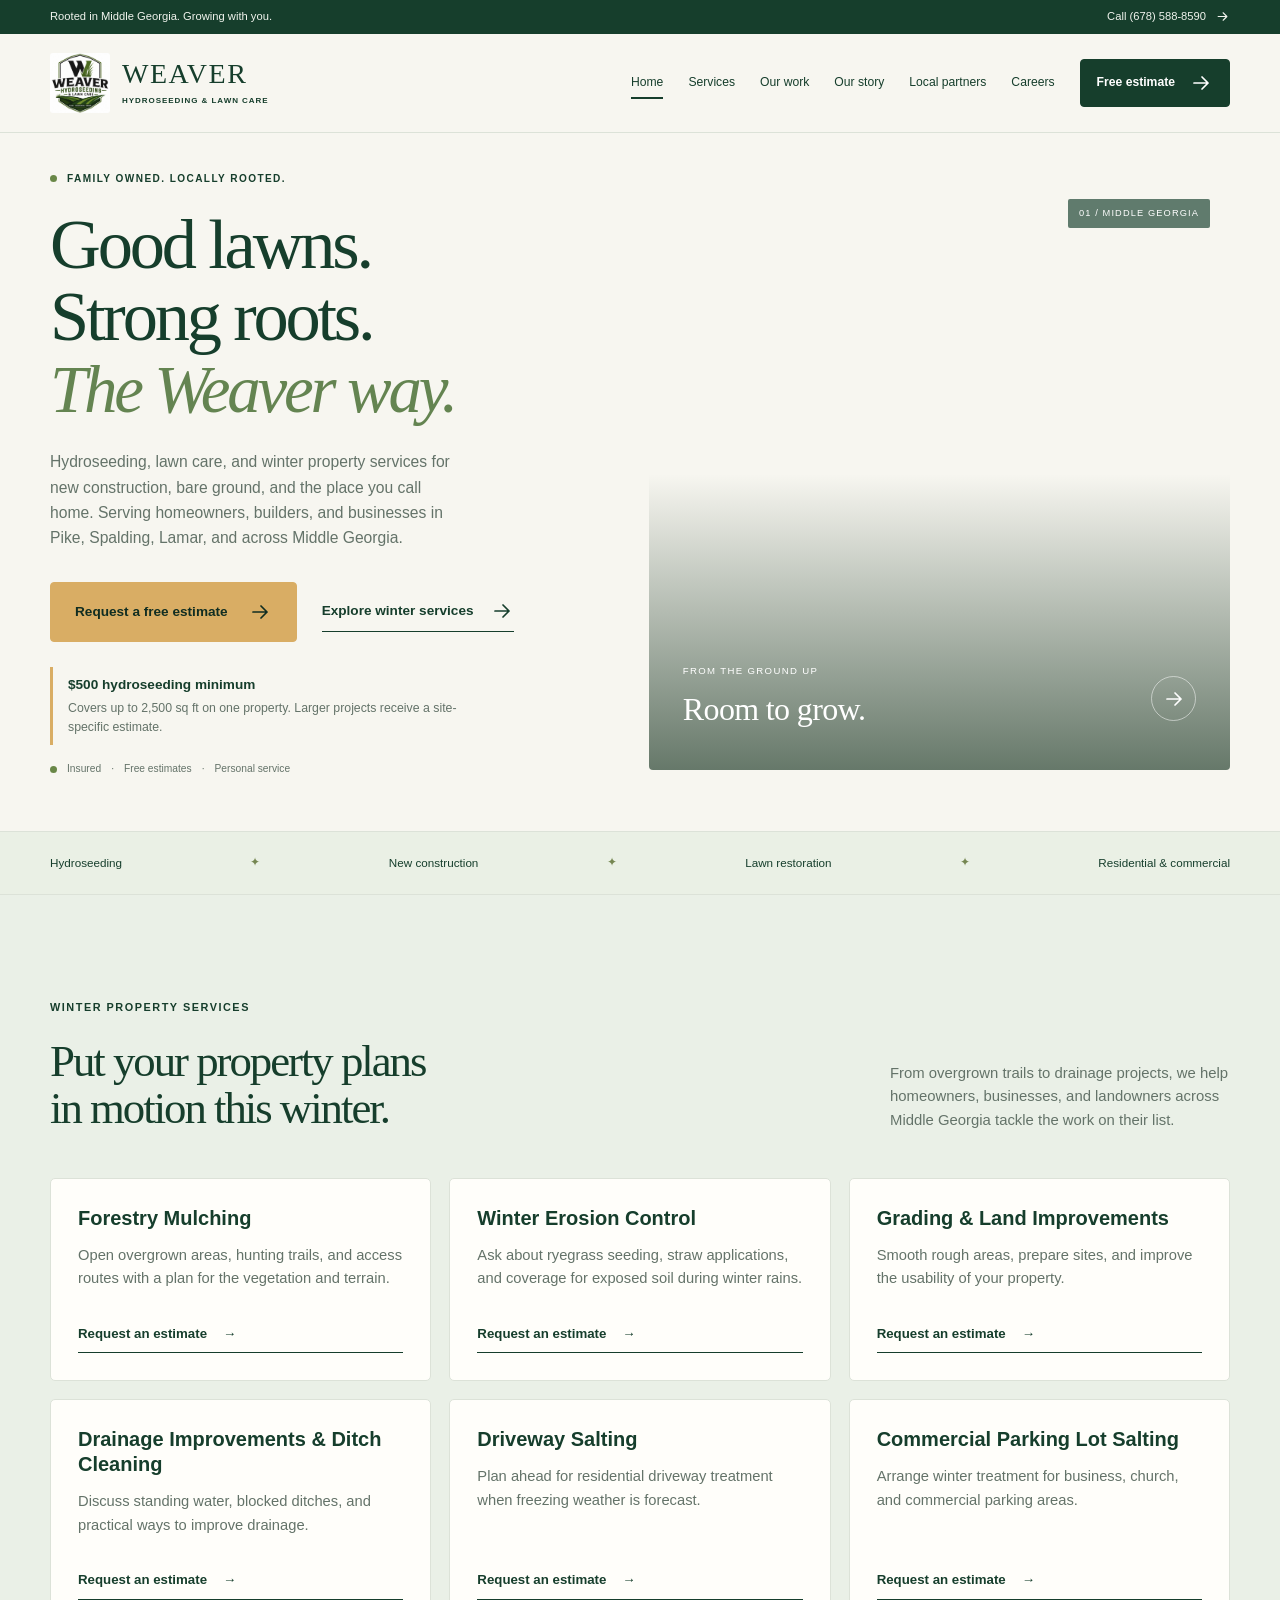
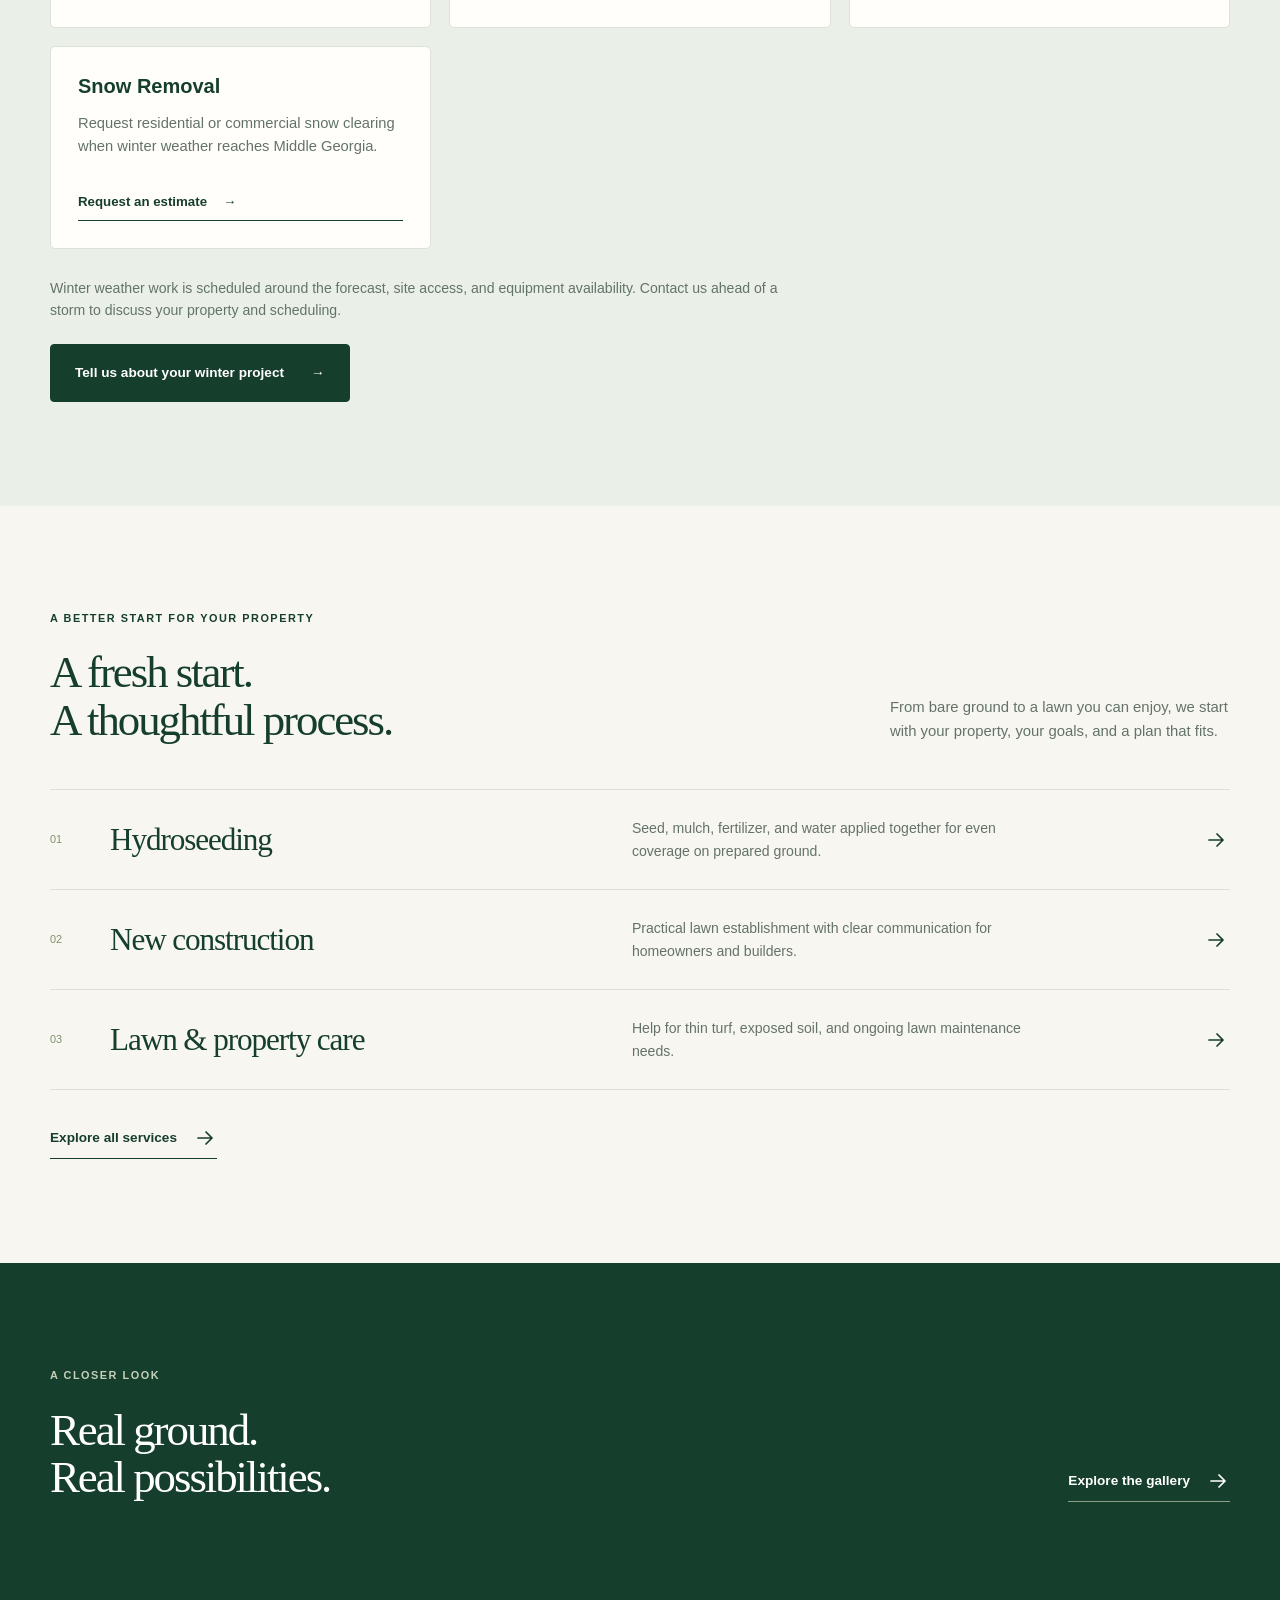
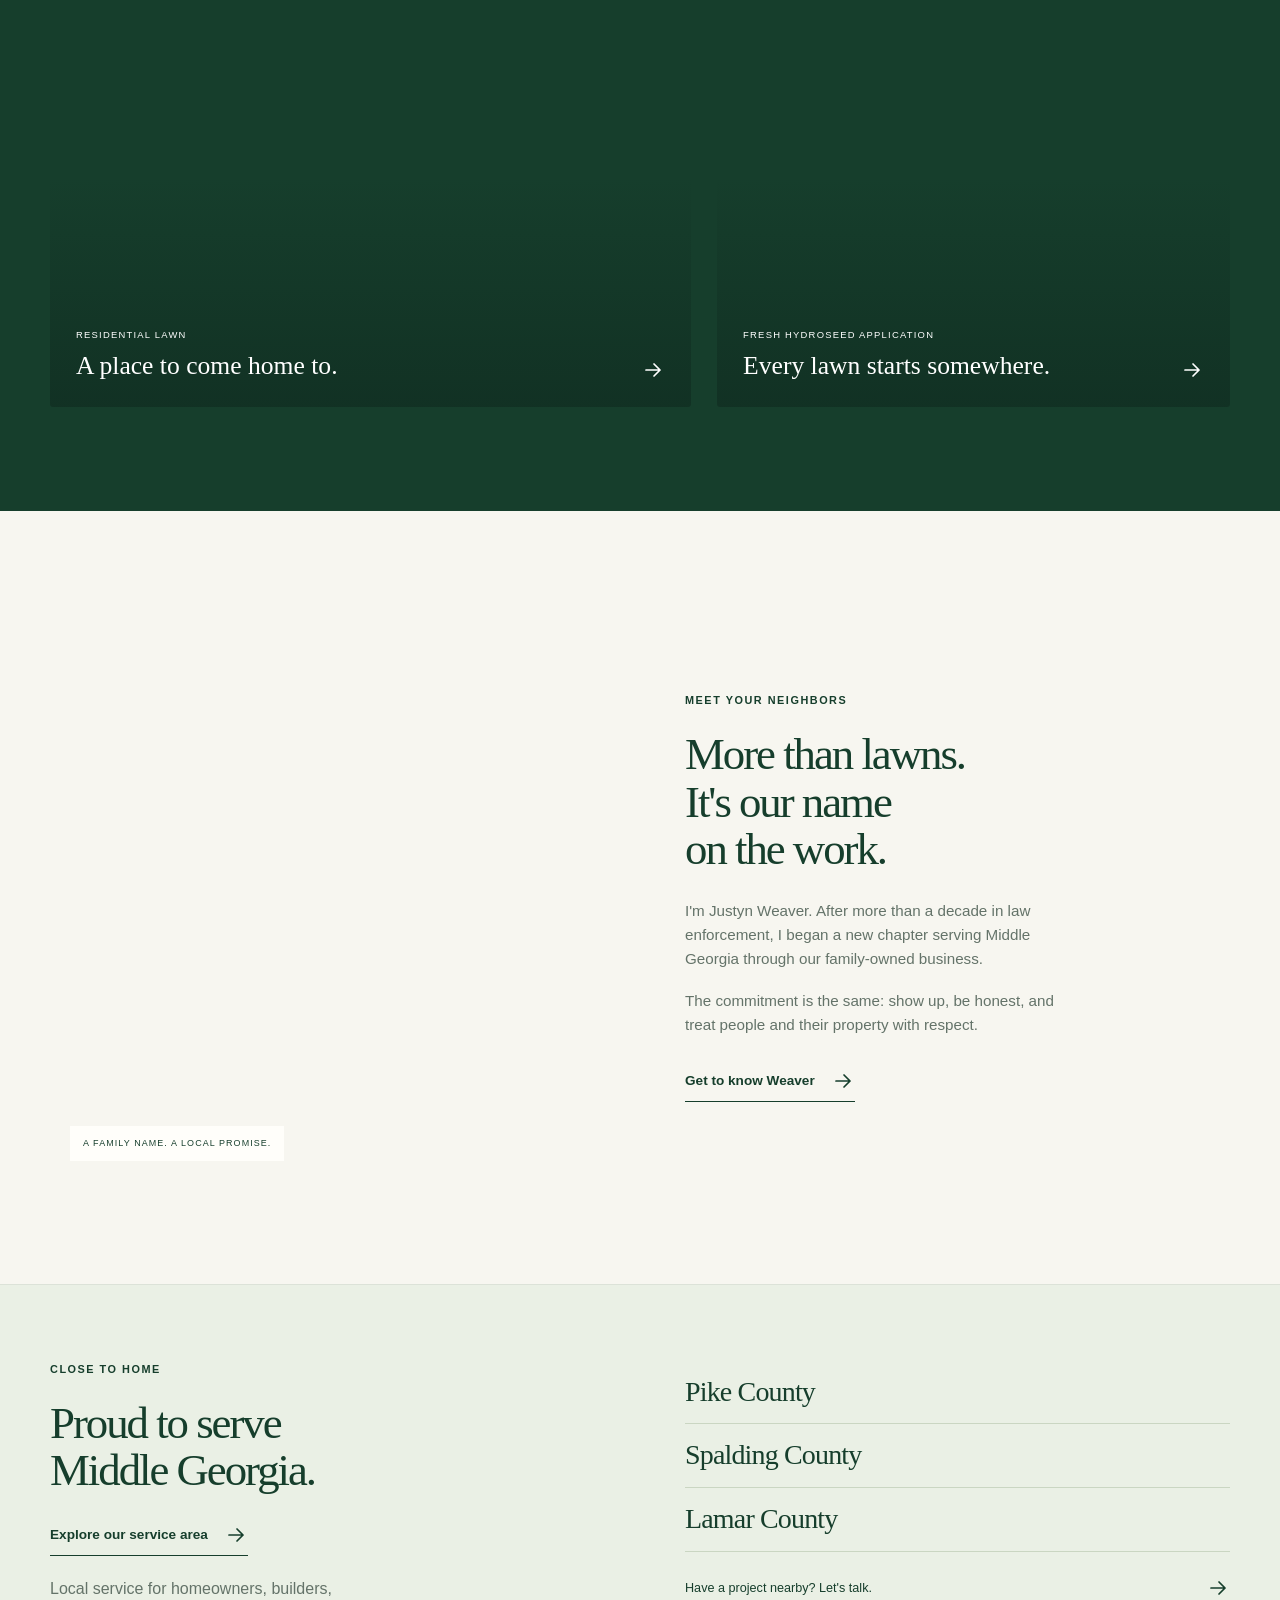
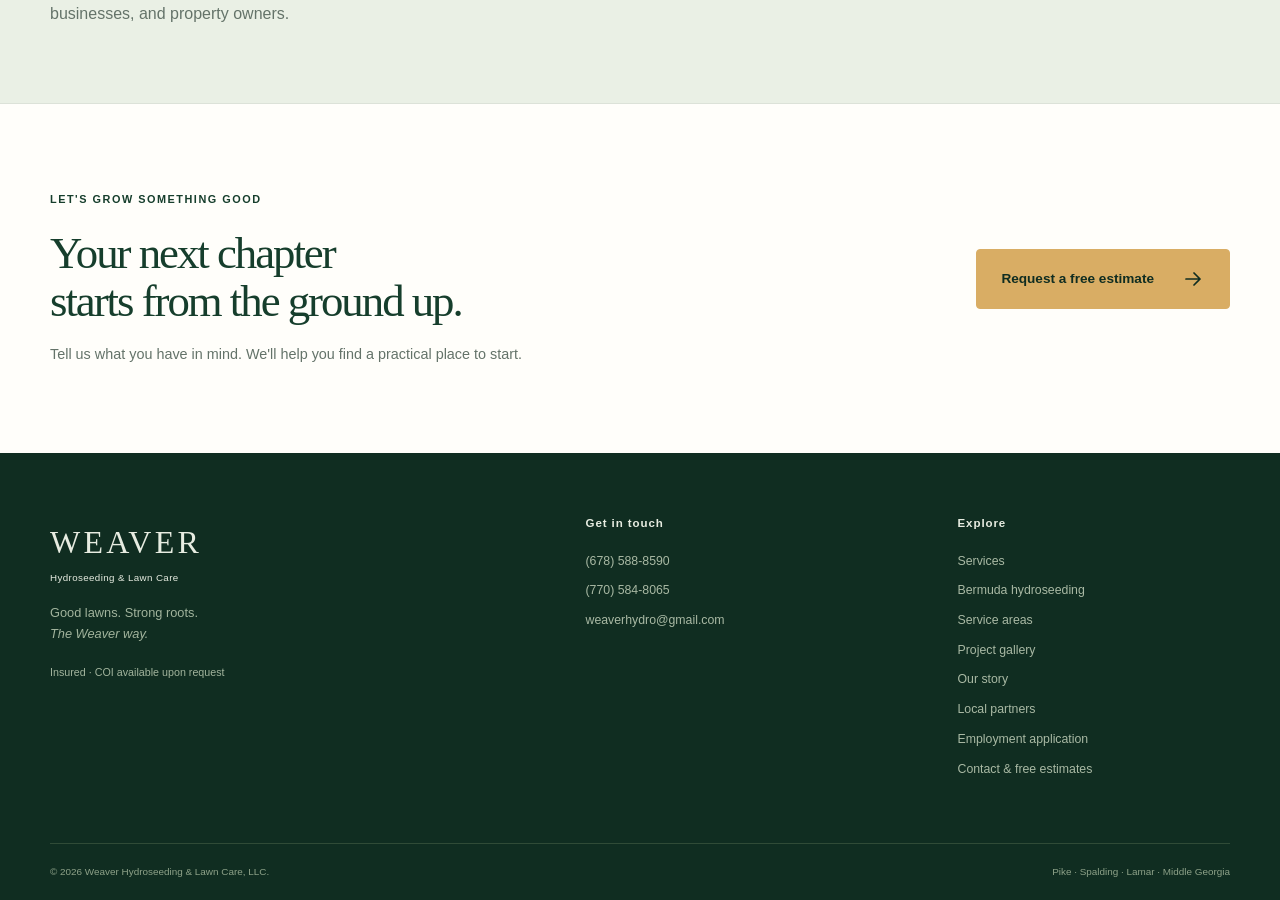
==== commit 0a9b67b9: "Promote winter services and unify company page presentation" ====
--- a/index.html
+++ b/index.html
@@ -2,29 +2,34 @@
 <html lang="en-US"><head>
  <meta charset="utf-8"><meta name="viewport" content="width=device-width, initial-scale=1">
  <meta name="theme-color" content="#163e2c"><meta name="color-scheme" content="light">
- <title>Hydroseeding in Middle Georgia | Weaver Hydroseeding</title><meta name="description" content="Family-owned hydroseeding and lawn care in Pike, Spalding and Lamar counties. Bermuda lawns, new construction and free estimates. Call (678) 588-8590.">
+ <title>Hydroseeding in Middle Georgia | Weaver Hydroseeding</title><meta name="description" content="Hydroseeding, lawn care, forestry mulching, drainage, grading and winter property services in Middle Georgia. Free estimates. Call (678) 588-8590.">
  <meta name="robots" content="index,follow,max-image-preview:large"><link rel="canonical" href="https://weaverhydro.com/">
  <meta property="og:type" content="website"><meta property="og:site_name" content="Weaver Hydroseeding">
  <meta property="og:locale" content="en_US"><meta property="og:title" content="Hydroseeding in Middle Georgia | Weaver Hydroseeding">
- <meta property="og:description" content="Family-owned hydroseeding and lawn care in Pike, Spalding and Lamar counties. Bermuda lawns, new construction and free estimates. Call (678) 588-8590."><meta property="og:url" content="https://weaverhydro.com/">
+ <meta property="og:description" content="Hydroseeding, lawn care, forestry mulching, drainage, grading and winter property services in Middle Georgia. Free estimates. Call (678) 588-8590."><meta property="og:url" content="https://weaverhydro.com/">
  <meta property="og:image" content="https://weaverhydro.com/assets/social/weaver-share.jpg"><meta property="og:image:secure_url" content="https://weaverhydro.com/assets/social/weaver-share.jpg">
  <meta property="og:image:type" content="image/jpeg"><meta property="og:image:width" content="1200"><meta property="og:image:height" content="630">
  <meta property="og:image:alt" content="Weaver Hydroseeding: family-owned hydroseeding in Middle Georgia">
  <meta name="twitter:card" content="summary_large_image"><meta name="twitter:title" content="Hydroseeding in Middle Georgia | Weaver Hydroseeding">
- <meta name="twitter:description" content="Family-owned hydroseeding and lawn care in Pike, Spalding and Lamar counties. Bermuda lawns, new construction and free estimates. Call (678) 588-8590."><meta name="twitter:image" content="https://weaverhydro.com/assets/social/weaver-share.jpg">
+ <meta name="twitter:description" content="Hydroseeding, lawn care, forestry mulching, drainage, grading and winter property services in Middle Georgia. Free estimates. Call (678) 588-8590."><meta name="twitter:image" content="https://weaverhydro.com/assets/social/weaver-share.jpg">
  <meta name="twitter:image:alt" content="Weaver Hydroseeding and Lawn Care in Middle Georgia">
  <link rel="icon" href="/favicon.ico" sizes="16x16 32x32 48x48"><link rel="icon" type="image/png" href="/favicon-96x96.png" sizes="96x96">
  <link rel="apple-touch-icon" href="/apple-touch-icon.png" sizes="180x180"><link rel="manifest" href="/site.webmanifest">
  <link rel="stylesheet" href="styles.css"><script src="script.js" defer></script>
- <script type="application/ld+json">{"@context": "https://schema.org", "@graph": [{"@type": "Organization", "@id": "https://weaverhydro.com/#business", "name": "Weaver Hydroseeding & Lawn Care, LLC", "alternateName": ["Weaver Hydroseeding", "Weaver Hydroseed"], "url": "https://weaverhydro.com/", "logo": {"@type": "ImageObject", "@id": "https://weaverhydro.com/#logo", "url": "https://weaverhydro.com/assets/weaver-logo-512.png", "contentUrl": "https://weaverhydro.com/assets/weaver-logo-512.png", "width": 512, "height": 512, "caption": "Weaver Hydroseeding & Lawn Care, LLC"}, "image": "https://weaverhydro.com/assets/project-field.webp", "description": "Family-owned hydroseeding and lawn care serving Pike, Spalding, Lamar and Middle Georgia.", "telephone": "+1-678-588-8590", "email": "weaverhydro@gmail.com", "areaServed": [{"@type": "AdministrativeArea", "name": "Pike County, Georgia"}, {"@type": "AdministrativeArea", "name": "Spalding County, Georgia"}, {"@type": "AdministrativeArea", "name": "Lamar County, Georgia"}, {"@type": "AdministrativeArea", "name": "Middle Georgia"}], "contactPoint": {"@type": "ContactPoint", "telephone": "+1-678-588-8590", "email": "weaverhydro@gmail.com", "contactType": "customer service", "availableLanguage": "English", "areaServed": [{"@type": "AdministrativeArea", "name": "Pike County, Georgia"}, {"@type": "AdministrativeArea", "name": "Spalding County, Georgia"}, {"@type": "AdministrativeArea", "name": "Lamar County, Georgia"}, {"@type": "AdministrativeArea", "name": "Middle Georgia"}]}, "founder": {"@type": "Person", "name": "Justyn Weaver"}}, {"@type": "WebSite", "@id": "https://weaverhydro.com/#website", "url": "https://weaverhydro.com/", "name": "Weaver Hydroseeding", "alternateName": ["Weaver Hydroseed", "Weaver Hydroseeding & Lawn Care, LLC"], "publisher": {"@id": "https://weaverhydro.com/#business"}, "inLanguage": "en-US"}, {"@type": "WebPage", "@id": "https://weaverhydro.com/#webpage", "url": "https://weaverhydro.com/", "name": "Hydroseeding in Middle Georgia | Weaver Hydroseeding", "description": "Family-owned hydroseeding and lawn care in Pike, Spalding and Lamar counties. Bermuda lawns, new construction and free estimates. Call (678) 588-8590.", "isPartOf": {"@id": "https://weaverhydro.com/#website"}, "about": {"@id": "https://weaverhydro.com/#business"}, "inLanguage": "en-US", "primaryImageOfPage": {"@type": "ImageObject", "url": "https://weaverhydro.com/assets/social/weaver-share.jpg", "width": 1200, "height": 630}}]}</script>
+ <script type="application/ld+json">{"@context": "https://schema.org", "@graph": [{"@type": "Organization", "@id": "https://weaverhydro.com/#business", "name": "Weaver Hydroseeding & Lawn Care, LLC", "alternateName": ["Weaver Hydroseeding", "Weaver Hydroseed"], "url": "https://weaverhydro.com/", "logo": {"@type": "ImageObject", "@id": "https://weaverhydro.com/#logo", "url": "https://weaverhydro.com/assets/weaver-logo-512.png", "contentUrl": "https://weaverhydro.com/assets/weaver-logo-512.png", "width": 512, "height": 512, "caption": "Weaver Hydroseeding & Lawn Care, LLC"}, "image": "https://weaverhydro.com/assets/project-field.webp", "description": "Family-owned hydroseeding and lawn care serving Pike, Spalding, Lamar and Middle Georgia.", "telephone": "+1-678-588-8590", "email": "weaverhydro@gmail.com", "areaServed": [{"@type": "AdministrativeArea", "name": "Pike County, Georgia"}, {"@type": "AdministrativeArea", "name": "Spalding County, Georgia"}, {"@type": "AdministrativeArea", "name": "Lamar County, Georgia"}, {"@type": "AdministrativeArea", "name": "Middle Georgia"}], "contactPoint": {"@type": "ContactPoint", "telephone": "+1-678-588-8590", "email": "weaverhydro@gmail.com", "contactType": "customer service", "availableLanguage": "English", "areaServed": [{"@type": "AdministrativeArea", "name": "Pike County, Georgia"}, {"@type": "AdministrativeArea", "name": "Spalding County, Georgia"}, {"@type": "AdministrativeArea", "name": "Lamar County, Georgia"}, {"@type": "AdministrativeArea", "name": "Middle Georgia"}]}, "founder": {"@type": "Person", "name": "Justyn Weaver"}}, {"@type": "WebSite", "@id": "https://weaverhydro.com/#website", "url": "https://weaverhydro.com/", "name": "Weaver Hydroseeding", "alternateName": ["Weaver Hydroseed", "Weaver Hydroseeding & Lawn Care, LLC"], "publisher": {"@id": "https://weaverhydro.com/#business"}, "inLanguage": "en-US"}, {"@type": "WebPage", "@id": "https://weaverhydro.com/#webpage", "url": "https://weaverhydro.com/", "name": "Hydroseeding in Middle Georgia | Weaver Hydroseeding", "description": "Hydroseeding, lawn care, forestry mulching, drainage, grading and winter property services in Middle Georgia. Free estimates. Call (678) 588-8590.", "isPartOf": {"@id": "https://weaverhydro.com/#website"}, "about": {"@id": "https://weaverhydro.com/#business"}, "inLanguage": "en-US", "primaryImageOfPage": {"@type": "ImageObject", "url": "https://weaverhydro.com/assets/social/weaver-share.jpg", "width": 1200, "height": 630}}]}</script>
  </head><body><a class="skip-link" href="#main">Skip to content</a>
     <div class="topbar"><div class="wrap"><span>Rooted in Middle Georgia. Growing with you.</span><a href="tel:+16785888590">Call (678) 588-8590 <svg viewBox="0 0 24 24" fill="none" aria-hidden="true"><path d="M5 12h14m-6-6 6 6-6 6" stroke="currentColor" stroke-width="1.7" stroke-linecap="round" stroke-linejoin="round"/></svg></a></div></div>
     <header class="site-header"><div class="wrap nav-wrap"><a href="index.html" class="brand" aria-label="Weaver Hydroseeding home"><img src="assets/logo.webp" alt="Weaver Hydroseeding and Lawn Care logo" class="" width="1254" height="1254" loading="eager" decoding="async"><span>WEAVER<small>HYDROSEEDING &amp; LAWN CARE</small></span></a>
     <button class="menu-toggle" aria-controls="site-nav" aria-expanded="false" aria-label="Open menu"><span></span><span></span></button>
-    <nav id="site-nav" aria-label="Main navigation"><a href="index.html" aria-current="page">Home</a><a href="services.html">Services</a><a href="gallery.html">Our work</a><a href="our-story.html">Our story</a><a href="partners.html">Local partners</a><a href="careers.html">Careers</a><a class="button small" href="contact.html">Free estimate<svg viewBox="0 0 24 24" fill="none" aria-hidden="true"><path d="M5 12h14m-6-6 6 6-6 6" stroke="currentColor" stroke-width="1.7" stroke-linecap="round" stroke-linejoin="round"/></svg></a></nav></div></header><main id="main"><section class="hero"><div class="wrap hero-grid"><div class="hero-copy"><span class="eyebrow"><i></i> FAMILY OWNED. LOCALLY ROOTED.</span><h1>Good lawns.<br>Strong roots.<br><em>The Weaver way.</em></h1><p>Bermuda hydroseeding for new construction, bare soil, and lawns that need a fresh start. Serving homeowners, builders, and businesses in Pike, Spalding, Lamar, and across Middle Georgia.</p><div class="hero-actions"><a class="button " href="contact.html">Request a free estimate<svg viewBox="0 0 24 24" fill="none" aria-hidden="true"><path d="M5 12h14m-6-6 6 6-6 6" stroke="currentColor" stroke-width="1.7" stroke-linecap="round" stroke-linejoin="round"/></svg></a><a href="gallery.html" class="text-link">See our work <svg viewBox="0 0 24 24" fill="none" aria-hidden="true"><path d="M5 12h14m-6-6 6 6-6 6" stroke="currentColor" stroke-width="1.7" stroke-linecap="round" stroke-linejoin="round"/></svg></a></div><div class="price-summary"><strong>$500 hydroseeding minimum</strong><span>Covers up to 2,500 sq ft on one property. Larger projects receive a site-specific estimate.</span></div><div class="hero-trust"><span class="trust-dot"></span>Insured <span>·</span> Free estimates <span>·</span> Personal service</div></div><div class="hero-photo"><img src="assets/project-field.webp" alt="Green established lawn beside a newly seeded area in Middle Georgia" class="" width="1175" height="772" loading="eager" decoding="async" fetchpriority="high" srcset="assets/project-field-w480.webp 480w, assets/project-field-w800.webp 800w, assets/project-field.webp 1175w" sizes="(max-width: 700px) calc(100vw - 40px), (max-width: 1300px) 50vw, 630px"><div class="photo-label"><span>FROM THE GROUND UP</span><strong>Room to grow.</strong><a href="gallery.html" aria-label="Explore project photos"><svg viewBox="0 0 24 24" fill="none" aria-hidden="true"><path d="M5 12h14m-6-6 6 6-6 6" stroke="currentColor" stroke-width="1.7" stroke-linecap="round" stroke-linejoin="round"/></svg></a></div><div class="photo-index">01 / MIDDLE GEORGIA</div></div></div></section>
+    <nav id="site-nav" aria-label="Main navigation"><a href="index.html" aria-current="page">Home</a><a href="services.html">Services</a><a href="gallery.html">Our work</a><a href="our-story.html">Our story</a><a href="partners.html">Local partners</a><a href="careers.html">Careers</a><a class="button small" href="contact.html">Free estimate<svg viewBox="0 0 24 24" fill="none" aria-hidden="true"><path d="M5 12h14m-6-6 6 6-6 6" stroke="currentColor" stroke-width="1.7" stroke-linecap="round" stroke-linejoin="round"/></svg></a></nav></div></header><main id="main"><section class="hero"><div class="wrap hero-grid"><div class="hero-copy"><span class="eyebrow"><i></i> FAMILY OWNED. LOCALLY ROOTED.</span><h1>Good lawns.<br>Strong roots.<br><em>The Weaver way.</em></h1><p>Hydroseeding, lawn care, and winter property services for new construction, bare ground, and the place you call home. Serving homeowners, builders, and businesses in Pike, Spalding, Lamar, and across Middle Georgia.</p><div class="hero-actions"><a class="button " href="contact.html">Request a free estimate<svg viewBox="0 0 24 24" fill="none" aria-hidden="true"><path d="M5 12h14m-6-6 6 6-6 6" stroke="currentColor" stroke-width="1.7" stroke-linecap="round" stroke-linejoin="round"/></svg></a><a href="services.html#winter-services" class="text-link">Explore winter services <svg viewBox="0 0 24 24" fill="none" aria-hidden="true"><path d="M5 12h14m-6-6 6 6-6 6" stroke="currentColor" stroke-width="1.7" stroke-linecap="round" stroke-linejoin="round"/></svg></a></div><div class="price-summary"><strong>$500 hydroseeding minimum</strong><span>Covers up to 2,500 sq ft on one property. Larger projects receive a site-specific estimate.</span></div><div class="hero-trust"><span class="trust-dot"></span>Insured <span>·</span> Free estimates <span>·</span> Personal service</div></div><div class="hero-photo"><img src="assets/project-field.webp" alt="Green established lawn beside a newly seeded area in Middle Georgia" class="" width="1175" height="772" loading="eager" decoding="async" fetchpriority="high" srcset="assets/project-field-w480.webp 480w, assets/project-field-w800.webp 800w, assets/project-field.webp 1175w" sizes="(max-width: 700px) calc(100vw - 40px), (max-width: 1300px) 50vw, 630px"><div class="photo-label"><span>FROM THE GROUND UP</span><strong>Room to grow.</strong><a href="gallery.html" aria-label="Explore project photos"><svg viewBox="0 0 24 24" fill="none" aria-hidden="true"><path d="M5 12h14m-6-6 6 6-6 6" stroke="currentColor" stroke-width="1.7" stroke-linecap="round" stroke-linejoin="round"/></svg></a></div><div class="photo-index">01 / MIDDLE GEORGIA</div></div></div></section>
     <div class="service-strip"><div class="wrap"><span>Hydroseeding</span><i>✦</i><span>New construction</span><i>✦</i><span>Lawn restoration</span><i>✦</i><span>Residential &amp; commercial</span></div></div>
-    <section class="section wrap services-home"><div class="section-heading"><div><span class="eyebrow">A BETTER START FOR YOUR PROPERTY</span><h2>A fresh start.<br>A thoughtful process.</h2></div><p>From bare ground to a lawn you can enjoy, we start with your property, your goals, and a plan that fits.</p></div><div class="service-rows"><a href="hydroseeding.html"><span class="row-number">01</span><h3>Hydroseeding</h3><p>Seed, mulch, fertilizer, and water applied together for even coverage on prepared ground.</p><svg viewBox="0 0 24 24" fill="none" aria-hidden="true"><path d="M5 12h14m-6-6 6 6-6 6" stroke="currentColor" stroke-width="1.7" stroke-linecap="round" stroke-linejoin="round"/></svg></a><a href="services.html#new-construction"><span class="row-number">02</span><h3>New construction</h3><p>Practical lawn establishment with clear communication for homeowners and builders.</p><svg viewBox="0 0 24 24" fill="none" aria-hidden="true"><path d="M5 12h14m-6-6 6 6-6 6" stroke="currentColor" stroke-width="1.7" stroke-linecap="round" stroke-linejoin="round"/></svg></a><a href="services.html#restoration"><span class="row-number">03</span><h3>Lawn &amp; property care</h3><p>Help for thin turf, exposed soil, and ongoing lawn maintenance needs.</p><svg viewBox="0 0 24 24" fill="none" aria-hidden="true"><path d="M5 12h14m-6-6 6 6-6 6" stroke="currentColor" stroke-width="1.7" stroke-linecap="round" stroke-linejoin="round"/></svg></a></div><a class="text-link under-link" href="services.html">Explore all services <svg viewBox="0 0 24 24" fill="none" aria-hidden="true"><path d="M5 12h14m-6-6 6 6-6 6" stroke="currentColor" stroke-width="1.7" stroke-linecap="round" stroke-linejoin="round"/></svg></a></section>
+    <section class="winter-section" id="winter-services" aria-labelledby="winter-title"><div class="wrap section">
+<div class="section-heading"><div><span class="eyebrow">WINTER PROPERTY SERVICES</span><h2 id="winter-title">Put your property plans<br>in motion this winter.</h2></div><p>From overgrown trails to drainage projects, we help homeowners, businesses, and landowners across Middle Georgia tackle the work on their list.</p></div>
+<div class="winter-grid"><article class="winter-card"><h3>Forestry Mulching</h3><p>Open overgrown areas, hunting trails, and access routes with a plan for the vegetation and terrain.</p><a class="text-link" href="contact.html?service=Forestry%20Mulching">Request an estimate <span aria-hidden="true">→</span></a></article><article class="winter-card"><h3>Winter Erosion Control</h3><p>Ask about ryegrass seeding, straw applications, and coverage for exposed soil during winter rains.</p><a class="text-link" href="contact.html?service=Winter%20Erosion%20Control">Request an estimate <span aria-hidden="true">→</span></a></article><article class="winter-card"><h3>Grading &amp; Land Improvements</h3><p>Smooth rough areas, prepare sites, and improve the usability of your property.</p><a class="text-link" href="contact.html?service=Grading%20%26%20Land%20Improvements">Request an estimate <span aria-hidden="true">→</span></a></article><article class="winter-card"><h3>Drainage Improvements &amp; Ditch Cleaning</h3><p>Discuss standing water, blocked ditches, and practical ways to improve drainage.</p><a class="text-link" href="contact.html?service=Drainage%20Improvements%20%26%20Ditch%20Cleaning">Request an estimate <span aria-hidden="true">→</span></a></article><article class="winter-card"><h3>Driveway Salting</h3><p>Plan ahead for residential driveway treatment when freezing weather is forecast.</p><a class="text-link" href="contact.html?service=Driveway%20Salting">Request an estimate <span aria-hidden="true">→</span></a></article><article class="winter-card"><h3>Commercial Parking Lot Salting</h3><p>Arrange winter treatment for business, church, and commercial parking areas.</p><a class="text-link" href="contact.html?service=Commercial%20Parking%20Lot%20Salting">Request an estimate <span aria-hidden="true">→</span></a></article><article class="winter-card"><h3>Snow Removal</h3><p>Request residential or commercial snow clearing when winter weather reaches Middle Georgia.</p><a class="text-link" href="contact.html?service=Snow%20Removal">Request an estimate <span aria-hidden="true">→</span></a></article></div>
+<p class="winter-availability">Winter weather work is scheduled around the forecast, site access, and equipment availability. Contact us ahead of a storm to discuss your property and scheduling.</p>
+<a class="button" href="contact.html?service=Other">Tell us about your winter project <span aria-hidden="true">→</span></a>
+</div></section><section class="section wrap services-home"><div class="section-heading"><div><span class="eyebrow">A BETTER START FOR YOUR PROPERTY</span><h2>A fresh start.<br>A thoughtful process.</h2></div><p>From bare ground to a lawn you can enjoy, we start with your property, your goals, and a plan that fits.</p></div><div class="service-rows"><a href="hydroseeding.html"><span class="row-number">01</span><h3>Hydroseeding</h3><p>Seed, mulch, fertilizer, and water applied together for even coverage on prepared ground.</p><svg viewBox="0 0 24 24" fill="none" aria-hidden="true"><path d="M5 12h14m-6-6 6 6-6 6" stroke="currentColor" stroke-width="1.7" stroke-linecap="round" stroke-linejoin="round"/></svg></a><a href="services.html#new-construction"><span class="row-number">02</span><h3>New construction</h3><p>Practical lawn establishment with clear communication for homeowners and builders.</p><svg viewBox="0 0 24 24" fill="none" aria-hidden="true"><path d="M5 12h14m-6-6 6 6-6 6" stroke="currentColor" stroke-width="1.7" stroke-linecap="round" stroke-linejoin="round"/></svg></a><a href="services.html#restoration"><span class="row-number">03</span><h3>Lawn &amp; property care</h3><p>Help for thin turf, exposed soil, and ongoing lawn maintenance needs.</p><svg viewBox="0 0 24 24" fill="none" aria-hidden="true"><path d="M5 12h14m-6-6 6 6-6 6" stroke="currentColor" stroke-width="1.7" stroke-linecap="round" stroke-linejoin="round"/></svg></a></div><a class="text-link under-link" href="services.html">Explore all services <svg viewBox="0 0 24 24" fill="none" aria-hidden="true"><path d="M5 12h14m-6-6 6 6-6 6" stroke="currentColor" stroke-width="1.7" stroke-linecap="round" stroke-linejoin="round"/></svg></a></section>
     <section class="work-section"><div class="section wrap"><div class="section-heading"><div><span class="eyebrow">A CLOSER LOOK</span><h2>Real ground.<br>Real possibilities.</h2></div><a class="text-link" href="gallery.html">Explore the gallery <svg viewBox="0 0 24 24" fill="none" aria-hidden="true"><path d="M5 12h14m-6-6 6 6-6 6" stroke="currentColor" stroke-width="1.7" stroke-linecap="round" stroke-linejoin="round"/></svg></a></div><div class="featured-work"><a href="gallery.html" class="work-photo large"><img src="assets/project-finished.webp" alt="A finished green lawn surrounding a Middle Georgia home" class="" width="1320" height="924" loading="lazy" decoding="async" srcset="assets/project-finished-w480.webp 480w, assets/project-finished-w800.webp 800w, assets/project-finished-w1200.webp 1200w, assets/project-finished.webp 1320w" sizes="(max-width: 700px) calc(100vw - 40px), (max-width: 1300px) 50vw, 630px"><div><span>RESIDENTIAL LAWN</span><h3>A place to come home to.</h3><svg viewBox="0 0 24 24" fill="none" aria-hidden="true"><path d="M5 12h14m-6-6 6 6-6 6" stroke="currentColor" stroke-width="1.7" stroke-linecap="round" stroke-linejoin="round"/></svg></div></a><a href="gallery.html" class="work-photo"><img src="assets/project-hydroseed.webp" alt="Blue-green hydroseed mulch applied across an open property" class="" width="1192" height="1787" loading="lazy" decoding="async" srcset="assets/project-hydroseed-w480.webp 480w, assets/project-hydroseed-w800.webp 800w, assets/project-hydroseed.webp 1192w" sizes="(max-width: 700px) calc(100vw - 40px), (max-width: 1300px) 50vw, 630px"><div><span>FRESH HYDROSEED APPLICATION</span><h3>Every lawn starts somewhere.</h3><svg viewBox="0 0 24 24" fill="none" aria-hidden="true"><path d="M5 12h14m-6-6 6 6-6 6" stroke="currentColor" stroke-width="1.7" stroke-linecap="round" stroke-linejoin="round"/></svg></div></a></div></div></section>
     <section class="section wrap story-preview"><div class="story-photo"><img src="assets/family.webp" alt="The Weaver family outdoors together" class="" width="1024" height="1536" loading="lazy" decoding="async" srcset="assets/family-w480.webp 480w, assets/family-w800.webp 800w, assets/family.webp 1024w" sizes="(max-width: 700px) calc(100vw - 40px), (max-width: 1300px) 50vw, 630px"><span>A FAMILY NAME. A LOCAL PROMISE.</span></div><div class="story-copy"><span class="eyebrow">MEET YOUR NEIGHBORS</span><h2>More than lawns.<br>It's our name<br>on the work.</h2><p>I'm Justyn Weaver. After more than a decade in law enforcement, I began a new chapter serving Middle Georgia through our family-owned business.</p><p>The commitment is the same: show up, be honest, and treat people and their property with respect.</p><a class="text-link" href="our-story.html">Get to know Weaver <svg viewBox="0 0 24 24" fill="none" aria-hidden="true"><path d="M5 12h14m-6-6 6 6-6 6" stroke="currentColor" stroke-width="1.7" stroke-linecap="round" stroke-linejoin="round"/></svg></a></div></section>
-    <section class="local-section"><div class="wrap local-grid"><div><span class="eyebrow">CLOSE TO HOME</span><h2>Proud to serve<br>Middle Georgia.</h2><a href="service-areas.html" class="text-link">Explore our service area <svg viewBox="0 0 24 24" fill="none" aria-hidden="true"><path d="M5 12h14m-6-6 6 6-6 6" stroke="currentColor" stroke-width="1.7" stroke-linecap="round" stroke-linejoin="round"/></svg></a><p>Local service for homeowners, builders, businesses, and property owners.</p></div><div class="county-list"><span>Pike County</span><span>Spalding County</span><span>Lamar County</span><a href="contact.html">Have a project nearby? Let's talk. <svg viewBox="0 0 24 24" fill="none" aria-hidden="true"><path d="M5 12h14m-6-6 6 6-6 6" stroke="currentColor" stroke-width="1.7" stroke-linecap="round" stroke-linejoin="round"/></svg></a></div></div></section><section class="cta"><div class="wrap cta-inner"><div><span class="eyebrow">LET'S GROW SOMETHING GOOD</span><h2>Your next chapter<br>starts from the ground up.</h2><p>Tell us what you have in mind. We'll help you find a practical place to start.</p></div><a class="button " href="contact.html">Request a free estimate<svg viewBox="0 0 24 24" fill="none" aria-hidden="true"><path d="M5 12h14m-6-6 6 6-6 6" stroke="currentColor" stroke-width="1.7" stroke-linecap="round" stroke-linejoin="round"/></svg></a></div></section></main><footer><div class="wrap footer-main"><div class="footer-brand"><a href="index.html">WEAVER<span>Hydroseeding &amp; Lawn Care, LLC</span></a><p>Growing More Than Lawns.<br>Building Trust Across Middle Georgia.</p><span class="footer-insurance">Insured · COI available upon request</span></div><div><h2>Get in touch</h2><a href="tel:+16785888590">(678) 588-8590</a><a href="tel:+17705848065">(770) 584-8065</a><a href="mailto:weaverhydro@gmail.com">weaverhydro@gmail.com</a></div><div><h2>Explore</h2><a href="services.html">Services</a><a href="hydroseeding.html">Bermuda hydroseeding</a><a href="service-areas.html">Service areas</a><a href="gallery.html">Project gallery</a><a href="our-story.html">Our story</a><a href="partners.html">Local partners</a><a href="careers.html">Employment application</a><a href="contact.html">Contact &amp; free estimates</a></div></div><div class="wrap footer-bottom"><span>© <span data-year>2026</span> Weaver Hydroseeding &amp; Lawn Care, LLC.</span><span>Pike · Spalding · Lamar · Middle Georgia</span></div></footer>
-    <div class="mobile-contact"><a href="tel:+16785888590">Call Weaver</a><a href="contact.html">Free estimate <svg viewBox="0 0 24 24" fill="none" aria-hidden="true"><path d="M5 12h14m-6-6 6 6-6 6" stroke="currentColor" stroke-width="1.7" stroke-linecap="round" stroke-linejoin="round"/></svg></a></div></body></html>+    <section class="local-section"><div class="wrap local-grid"><div><span class="eyebrow">CLOSE TO HOME</span><h2>Proud to serve<br>Middle Georgia.</h2><a href="service-areas.html" class="text-link">Explore our service area <svg viewBox="0 0 24 24" fill="none" aria-hidden="true"><path d="M5 12h14m-6-6 6 6-6 6" stroke="currentColor" stroke-width="1.7" stroke-linecap="round" stroke-linejoin="round"/></svg></a><p>Local service for homeowners, builders, businesses, and property owners.</p></div><div class="county-list"><span>Pike County</span><span>Spalding County</span><span>Lamar County</span><a href="contact.html">Have a project nearby? Let's talk. <svg viewBox="0 0 24 24" fill="none" aria-hidden="true"><path d="M5 12h14m-6-6 6 6-6 6" stroke="currentColor" stroke-width="1.7" stroke-linecap="round" stroke-linejoin="round"/></svg></a></div></div></section><section class="cta"><div class="wrap cta-inner"><div><span class="eyebrow">LET'S GROW SOMETHING GOOD</span><h2>Your next chapter<br>starts from the ground up.</h2><p>Tell us what you have in mind. We'll help you find a practical place to start.</p></div><a class="button " href="contact.html">Request a free estimate<svg viewBox="0 0 24 24" fill="none" aria-hidden="true"><path d="M5 12h14m-6-6 6 6-6 6" stroke="currentColor" stroke-width="1.7" stroke-linecap="round" stroke-linejoin="round"/></svg></a></div></section></main><footer><div class="wrap footer-main"><div class="footer-brand"><a href="index.html">WEAVER<span>Hydroseeding &amp; Lawn Care</span></a><p>Good lawns. Strong roots.<br><em>The Weaver way.</em></p><span class="footer-insurance">Insured · COI available upon request</span></div><div><h2>Get in touch</h2><a href="tel:+16785888590">(678) 588-8590</a><a href="tel:+17705848065">(770) 584-8065</a><a href="mailto:weaverhydro@gmail.com">weaverhydro@gmail.com</a></div><div><h2>Explore</h2><a href="services.html">Services</a><a href="hydroseeding.html">Bermuda hydroseeding</a><a href="service-areas.html">Service areas</a><a href="gallery.html">Project gallery</a><a href="our-story.html">Our story</a><a href="partners.html">Local partners</a><a href="careers.html">Employment application</a><a href="contact.html">Contact &amp; free estimates</a></div></div><div class="wrap footer-bottom"><span>© <span data-year>2026</span> Weaver Hydroseeding &amp; Lawn Care, LLC.</span><span>Pike · Spalding · Lamar · Middle Georgia</span></div></footer>
+    <div class="mobile-contact"><a href="tel:+16785888590">Call Weaver</a><a href="contact.html">Free estimate <svg viewBox="0 0 24 24" fill="none" aria-hidden="true"><path d="M5 12h14m-6-6 6 6-6 6" stroke="currentColor" stroke-width="1.7" stroke-linecap="round" stroke-linejoin="round"/></svg></a></div></body></html>
--- a/styles.css
+++ b/styles.css
@@ -40,3 +40,63 @@
     overflow-y: auto;
   }
 }
+/* Winter services and shared story/partner presentation. */
+body .winter-section { background: #eaf0e7; scroll-margin-top: 115px; }
+body .winter-section .section-heading { align-items: end; }
+body .winter-grid { display: grid; grid-template-columns: repeat(3, minmax(0, 1fr)); gap: 18px; }
+body .winter-card { display: flex; flex-direction: column; min-width: 0; padding: 27px; background: var(--paper); border: 1px solid var(--line); border-radius: 5px; }
+body .winter-card h3 { font-size: 1.25rem; font-weight: 600; margin-bottom: 13px; }
+body .winter-card p { font-size: .92rem; margin-bottom: 24px; }
+body .winter-card .text-link { font-size: .83rem; margin-top: auto; }
+body .winter-section .winter-availability { max-width: 740px; margin: 28px 0 22px; font-size: .88rem; }
+body.story-page .page-intro, body.partners-page .page-intro { max-width: none; }
+body.story-page .page-intro p, body.partners-page .page-intro p { max-width: 760px; margin-top: 25px; }
+body.story-page .split { display: grid; grid-template-columns: 1fr 1fr; align-items: center; gap: 65px; }
+body.story-page .split p { margin-top: 20px; }
+body.story-page figure { margin: 0; }
+body.story-page .media-card img { height: 450px; border-radius: 5px; }
+body.story-page .media-card.portrait img { height: 560px; object-position: center 28%; }
+body.story-page blockquote { margin: 24px 0 0; border-left: 3px solid var(--gold); padding-left: 22px; font-family: var(--serif); font-size: 1.5rem; line-height: 1.4; }
+body.story-page .dark-section { background: var(--forest); }
+body.story-page .dark-section h2, body.story-page .dark-section .eyebrow { color: #fff; }
+body.story-page .dark-section p { color: #dbe5d9; margin-top: 24px; }
+body.story-page .narrow { max-width: 850px; }
+body.story-page .values-section { background: #eaf0e7; }
+body.story-page .values-section .section-heading { display: block; max-width: 780px; }
+body.story-page .values-grid { display: grid; grid-template-columns: repeat(3, minmax(0, 1fr)); gap: 28px; }
+body.story-page .value-card { padding-top: 20px; border-top: 1px solid #b5c4b3; }
+body.story-page .value-card > span { font-size: .8rem; color: var(--muted); }
+body.story-page .value-card h3 { margin: 12px 0; font-weight: 600; }
+body.story-page .story-photo-grid { display: grid; grid-template-columns: 1fr 1fr; gap: 25px; }
+body.story-page .story-photo-grid img { height: 360px; border-radius: 5px; }
+body.story-page figcaption { font-size: .85rem; color: var(--muted); margin-top: 14px; }
+body.partners-page .partners-section { padding-top: 0; }
+body.partners-page .partner-intro { max-width: 800px; padding-bottom: 20px; }
+body.partners-page .category-title { margin: 40px 0 25px; font-size: 2rem; }
+body.partners-page .partner-grid { display: grid; grid-template-columns: 1fr 1fr; gap: 20px; }
+body.partners-page .partner-card { display: flex; align-items: start; gap: 20px; padding: 30px; border: 1px solid var(--line); border-radius: 5px; background: var(--paper); min-width: 0; }
+body.partners-page .partner-card > div:last-child { min-width: 0; }
+body.partners-page .partner-mark { display: grid; place-items: center; width: 48px; height: 48px; flex: 0 0 48px; border-radius: 50%; background: #eaf0e7; font-size: .9rem; }
+body.partners-page .partner-card h3 { font-weight: 600; font-size: 1.25rem; }
+body.partners-page .partner-card p { font-size: .9rem; margin-top: 12px; }
+body.partners-page .partner-card .meta { font-size: .8rem; }
+body.partners-page .partner-contact { display: flex; flex-wrap: wrap; gap: 12px; margin-top: 16px; font-size: .88rem; overflow-wrap: anywhere; }
+body.partners-page .partner-contact a { text-decoration: underline; text-underline-offset: 4px; }
+body.partners-page .partner-badge { display: block; font-size: .78rem; color: var(--forest); margin-top: 18px; }
+body.partners-page .partner-card .button { margin-top: 20px; }
+body.partners-page .disclaimer { border-top: 1px solid var(--line); margin-top: 45px; padding-top: 25px; }
+body.partners-page .disclaimer p { font-size: .85rem; margin-top: 12px; }
+@media (max-width: 1050px) {
+  body .winter-grid { grid-template-columns: repeat(2, minmax(0, 1fr)); }
+  body.story-page .split { gap: 32px; }
+  body.partners-page .partner-card { padding: 23px; gap: 14px; }
+}
+@media (max-width: 700px) {
+  body .winter-grid, body.story-page .split, body.story-page .values-grid, body.story-page .story-photo-grid, body.partners-page .partner-grid { grid-template-columns: 1fr; }
+  body .winter-card { padding: 23px; }
+  body.story-page .media-card img { height: 360px; }
+  body.story-page .media-card.portrait img { height: 440px; }
+  body.story-page .story-photo-grid img { height: 300px; }
+  body.partners-page .partner-card { padding: 22px; }
+  body.partners-page .category-title { font-size: 1.8rem; }
+}
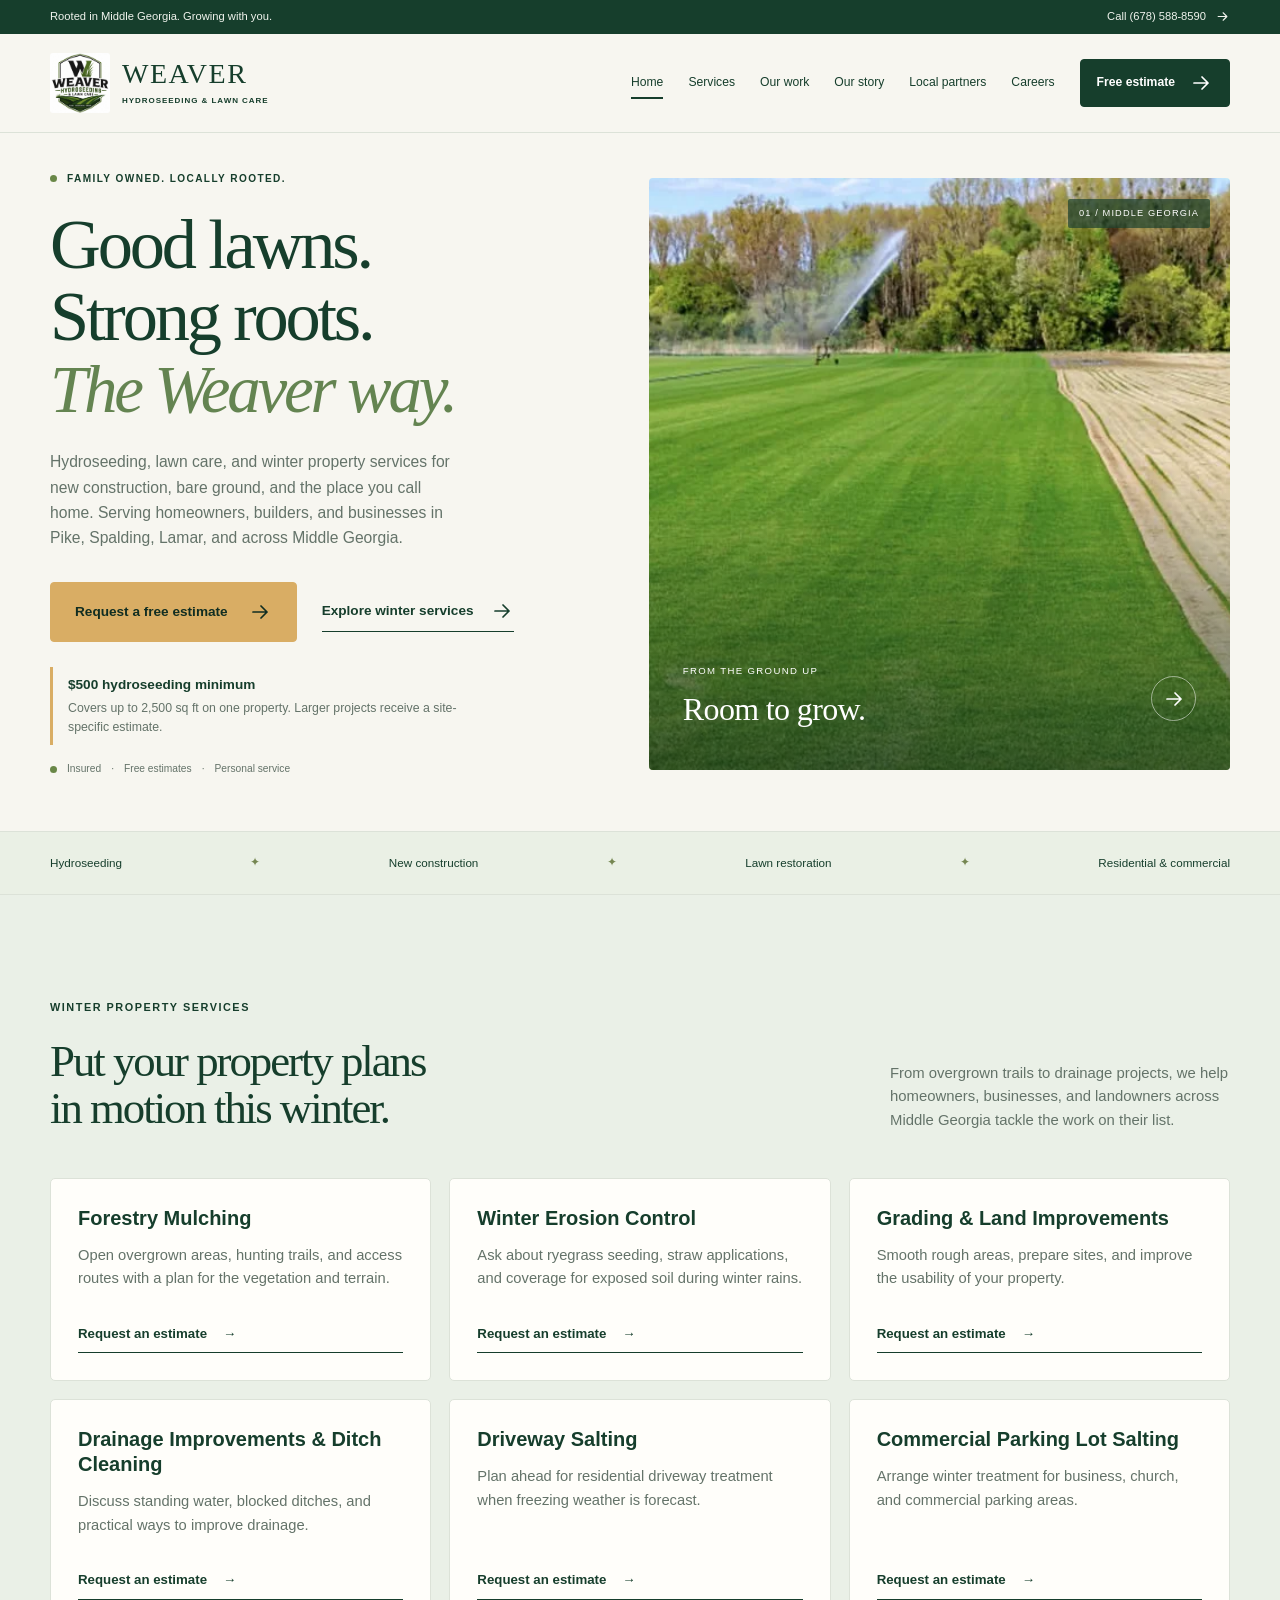
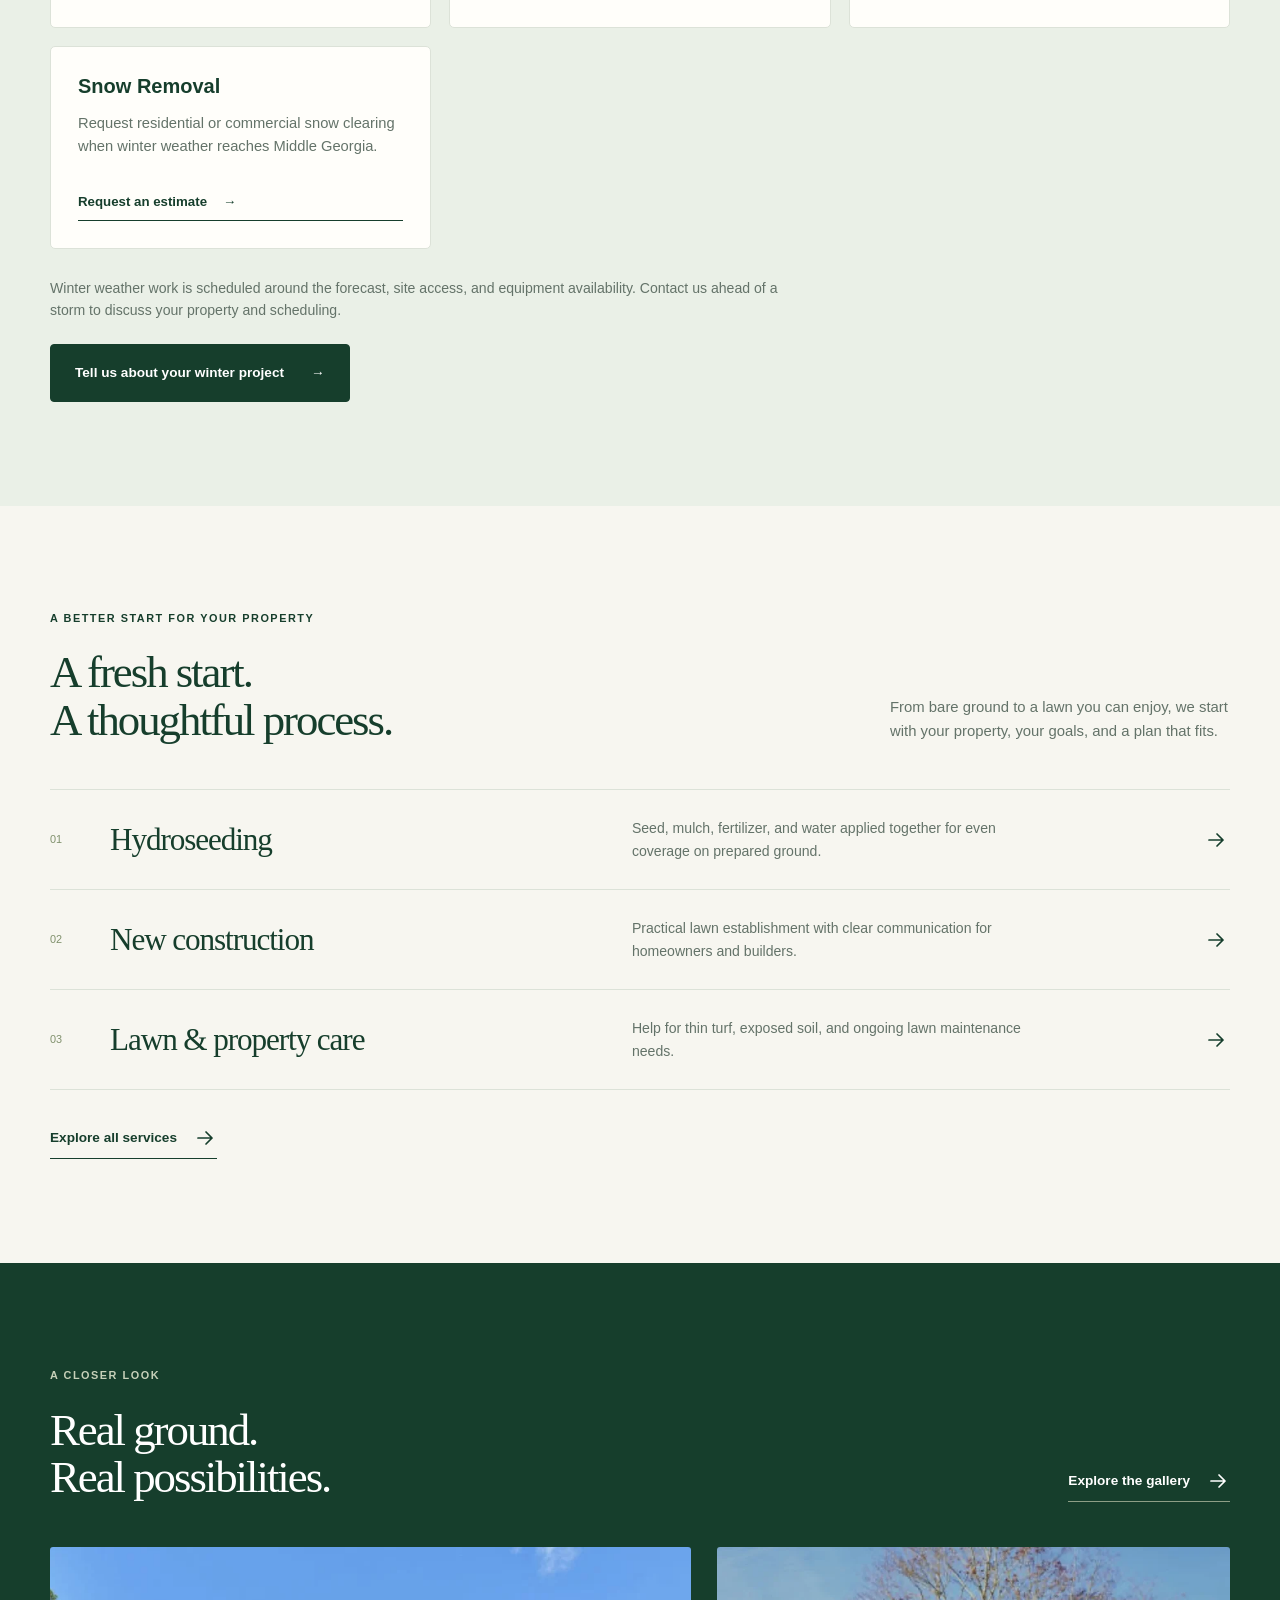
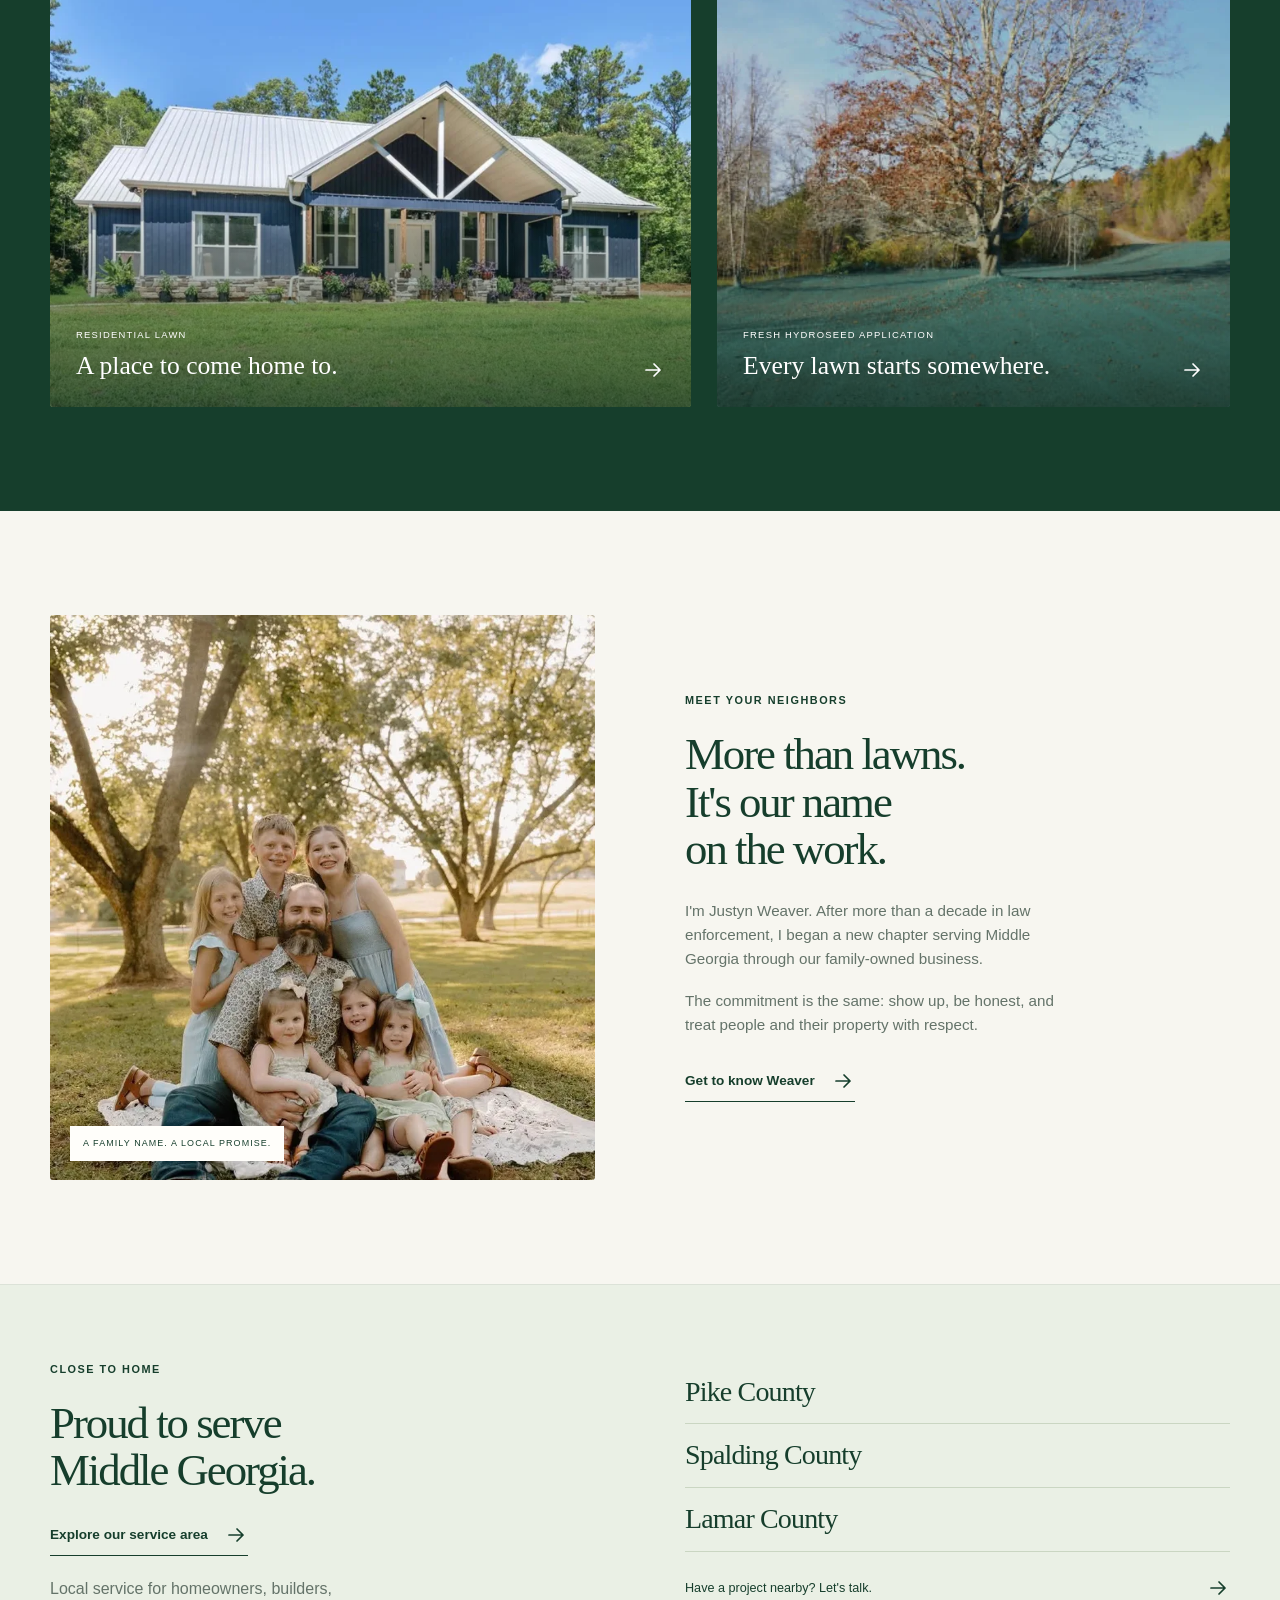
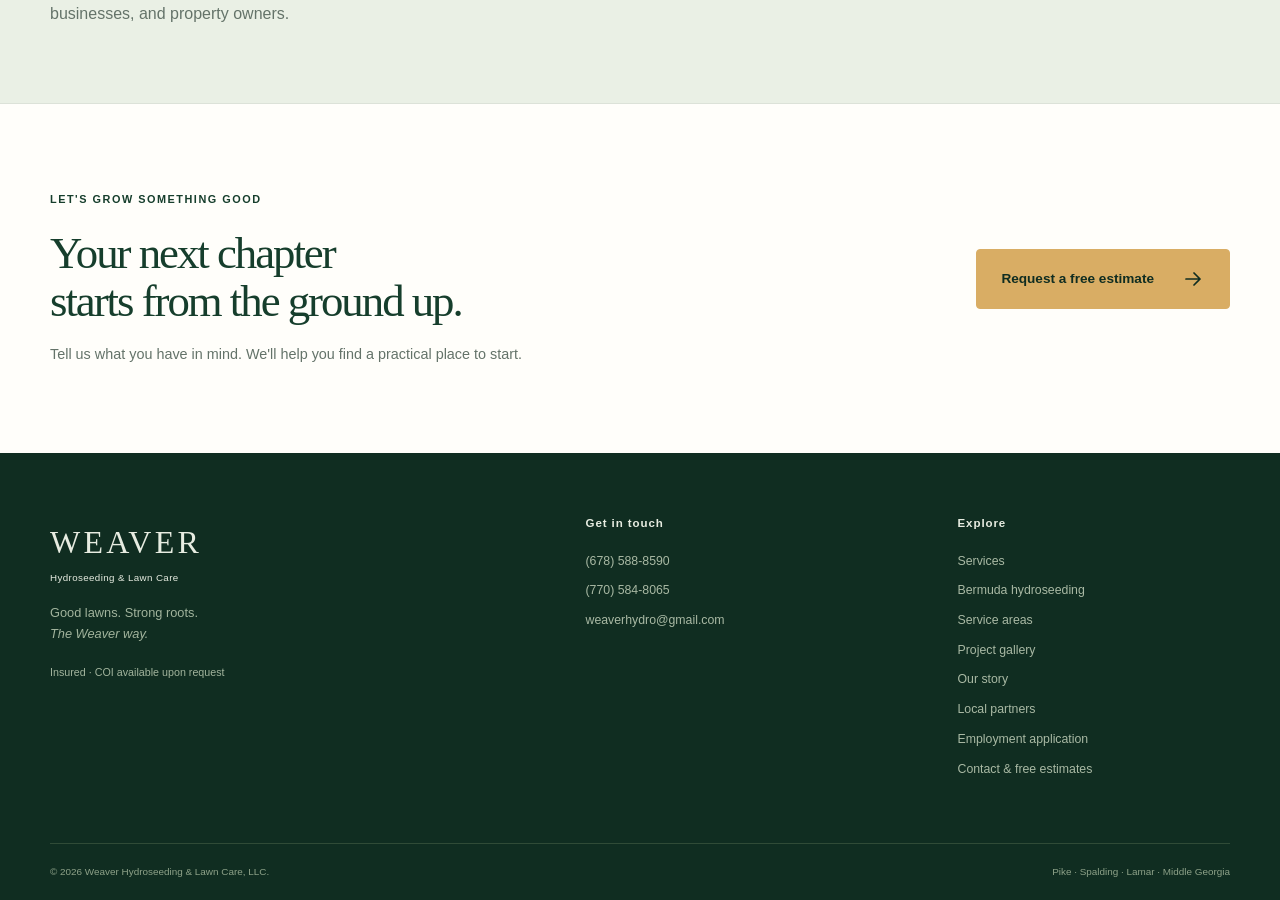
==== commit 1d7b525d: "Refresh shared assets for the winter update and estimate form repair" ====
--- a/index.html
+++ b/index.html
@@ -15,7 +15,7 @@
  <meta name="twitter:image:alt" content="Weaver Hydroseeding and Lawn Care in Middle Georgia">
  <link rel="icon" href="/favicon.ico" sizes="16x16 32x32 48x48"><link rel="icon" type="image/png" href="/favicon-96x96.png" sizes="96x96">
  <link rel="apple-touch-icon" href="/apple-touch-icon.png" sizes="180x180"><link rel="manifest" href="/site.webmanifest">
- <link rel="stylesheet" href="styles.css"><script src="script.js" defer></script>
+ <link rel="stylesheet" href="styles.css?v=20261117"><script src="script.js?v=20261117" defer></script>
  <script type="application/ld+json">{"@context": "https://schema.org", "@graph": [{"@type": "Organization", "@id": "https://weaverhydro.com/#business", "name": "Weaver Hydroseeding & Lawn Care, LLC", "alternateName": ["Weaver Hydroseeding", "Weaver Hydroseed"], "url": "https://weaverhydro.com/", "logo": {"@type": "ImageObject", "@id": "https://weaverhydro.com/#logo", "url": "https://weaverhydro.com/assets/weaver-logo-512.png", "contentUrl": "https://weaverhydro.com/assets/weaver-logo-512.png", "width": 512, "height": 512, "caption": "Weaver Hydroseeding & Lawn Care, LLC"}, "image": "https://weaverhydro.com/assets/project-field.webp", "description": "Family-owned hydroseeding and lawn care serving Pike, Spalding, Lamar and Middle Georgia.", "telephone": "+1-678-588-8590", "email": "weaverhydro@gmail.com", "areaServed": [{"@type": "AdministrativeArea", "name": "Pike County, Georgia"}, {"@type": "AdministrativeArea", "name": "Spalding County, Georgia"}, {"@type": "AdministrativeArea", "name": "Lamar County, Georgia"}, {"@type": "AdministrativeArea", "name": "Middle Georgia"}], "contactPoint": {"@type": "ContactPoint", "telephone": "+1-678-588-8590", "email": "weaverhydro@gmail.com", "contactType": "customer service", "availableLanguage": "English", "areaServed": [{"@type": "AdministrativeArea", "name": "Pike County, Georgia"}, {"@type": "AdministrativeArea", "name": "Spalding County, Georgia"}, {"@type": "AdministrativeArea", "name": "Lamar County, Georgia"}, {"@type": "AdministrativeArea", "name": "Middle Georgia"}]}, "founder": {"@type": "Person", "name": "Justyn Weaver"}}, {"@type": "WebSite", "@id": "https://weaverhydro.com/#website", "url": "https://weaverhydro.com/", "name": "Weaver Hydroseeding", "alternateName": ["Weaver Hydroseed", "Weaver Hydroseeding & Lawn Care, LLC"], "publisher": {"@id": "https://weaverhydro.com/#business"}, "inLanguage": "en-US"}, {"@type": "WebPage", "@id": "https://weaverhydro.com/#webpage", "url": "https://weaverhydro.com/", "name": "Hydroseeding in Middle Georgia | Weaver Hydroseeding", "description": "Hydroseeding, lawn care, forestry mulching, drainage, grading and winter property services in Middle Georgia. Free estimates. Call (678) 588-8590.", "isPartOf": {"@id": "https://weaverhydro.com/#website"}, "about": {"@id": "https://weaverhydro.com/#business"}, "inLanguage": "en-US", "primaryImageOfPage": {"@type": "ImageObject", "url": "https://weaverhydro.com/assets/social/weaver-share.jpg", "width": 1200, "height": 630}}]}</script>
  </head><body><a class="skip-link" href="#main">Skip to content</a>
     <div class="topbar"><div class="wrap"><span>Rooted in Middle Georgia. Growing with you.</span><a href="tel:+16785888590">Call (678) 588-8590 <svg viewBox="0 0 24 24" fill="none" aria-hidden="true"><path d="M5 12h14m-6-6 6 6-6 6" stroke="currentColor" stroke-width="1.7" stroke-linecap="round" stroke-linejoin="round"/></svg></a></div></div>
--- a/styles.css
+++ b/styles.css
@@ -1,5 +1,5 @@
 /* Isolate original and refreshed page layouts. */
-body:not(:has(.brand-text)){--forest:#163e2c;--deep:#102d21;--gold:#d9ad64;--cream:#f7f6f0;--paper:#fffefa;--muted:#647369;--line:#dce2d8;--serif:Georgia,'Times New Roman',serif;--sans:Arial,Helvetica,sans-serif}body:not(:has(.brand-text)) *{box-sizing:border-box}body:not(:has(.brand-text)){scroll-behavior:smooth;scroll-padding-top:110px}body:not(:has(.brand-text)){margin:0;background:var(--cream);color:var(--forest);font-family:var(--sans);line-height:1.6}body:not(:has(.brand-text)) button,body:not(:has(.brand-text)) input,body:not(:has(.brand-text)) select,body:not(:has(.brand-text)) textarea{font:inherit}body:not(:has(.brand-text)) button,body:not(:has(.brand-text)) a{-webkit-tap-highlight-color:transparent}body:not(:has(.brand-text)) button{cursor:pointer}body:not(:has(.brand-text)) a{color:inherit;text-decoration:none}body:not(:has(.brand-text)) img{display:block;max-width:100%;width:100%;object-fit:cover}body:not(:has(.brand-text)) svg{width:24px;height:24px;flex:none}body:not(:has(.brand-text)) button svg,body:not(:has(.brand-text)) a svg{pointer-events:none}body:not(:has(.brand-text)) h1,body:not(:has(.brand-text)) h2,body:not(:has(.brand-text)) h3,body:not(:has(.brand-text)) p{margin:0}body:not(:has(.brand-text)) h1,body:not(:has(.brand-text)) h2,body:not(:has(.brand-text)) h3{font-weight:400}body:not(:has(.brand-text)) h1,body:not(:has(.brand-text)) h2{font-family:var(--serif);letter-spacing:-.045em;line-height:1.06}body:not(:has(.brand-text)) h1{font-size:clamp(3.1rem,5.5vw,5.2rem)}body:not(:has(.brand-text)) h2{font-size:clamp(2.4rem,3.5vw,3.6rem)}body:not(:has(.brand-text)) h3{font-size:1.4rem;line-height:1.25}body:not(:has(.brand-text)) p{color:var(--muted);font-size:1rem}body:not(:has(.brand-text)) a:focus-visible,body:not(:has(.brand-text)) button:focus-visible,body:not(:has(.brand-text)) summary:focus-visible{outline:3px solid #8c6c2c;outline-offset:5px}body:not(:has(.brand-text)) input:focus,body:not(:has(.brand-text)) select:focus,body:not(:has(.brand-text)) textarea:focus{outline:2px solid var(--forest);outline-offset:2px}body:not(:has(.brand-text)) [hidden]{display:none!important}body:not(:has(.brand-text)) .wrap{width:min(1260px,calc(100% - 100px));margin-inline:auto}body:not(:has(.brand-text)) .section{padding-block:104px}body:not(:has(.brand-text)) .eyebrow{display:block;letter-spacing:.14em;font-size:.68rem;font-weight:700;line-height:1.6;margin-bottom:22px}body:not(:has(.brand-text)) .button{display:inline-flex;align-items:center;justify-content:center;gap:27px;padding:17px 24px;border:1px solid var(--forest);border-radius:4px;background:var(--forest);color:#fff;font-size:.85rem;font-weight:600;transition:background .18s,transform .18s}body:not(:has(.brand-text)) .button:hover{background:var(--deep);transform:translateY(-2px)}body:not(:has(.brand-text)) .button.small{padding:11px 16px;gap:14px;font-size:.76rem}body:not(:has(.brand-text)) .text-link{display:inline-flex;align-items:center;gap:16px;font-size:.85rem;font-weight:600;border-bottom:1px solid var(--forest);padding-block:8px}body:not(:has(.brand-text)) .text-link:hover svg,body:not(:has(.brand-text)) .button:hover svg{transform:translateX(3px)}body:not(:has(.brand-text)) svg{transition:transform .2s}body:not(:has(.brand-text)) .skip-link{position:fixed;top:10px;left:15px;background:var(--paper);padding:12px;z-index:200;transform:translateY(-180%)}body:not(:has(.brand-text)) .skip-link:focus{transform:none}body:not(:has(.brand-text)) .topbar{background:var(--forest);color:#f1f4ee;font-size:.7rem}body:not(:has(.brand-text)) .topbar .wrap{display:flex;justify-content:space-between;padding-block:8px;align-items:center}body:not(:has(.brand-text)) .topbar a{display:flex;gap:9px;align-items:center}body:not(:has(.brand-text)) .topbar svg{width:15px;height:15px}body:not(:has(.brand-text)) .site-header{background:rgba(247,246,240,.98);position:sticky;top:0;z-index:20;border-bottom:1px solid var(--line)}body:not(:has(.brand-text)) .nav-wrap{display:flex;align-items:center;justify-content:space-between;min-height:98px;gap:20px}body:not(:has(.brand-text)) .brand{display:flex;align-items:center;gap:12px;flex-shrink:0}body:not(:has(.brand-text)) .brand img{width:60px;height:60px;object-fit:contain;border-radius:3px}body:not(:has(.brand-text)) .brand>span{font-family:var(--serif);font-size:1.75rem;letter-spacing:.055em;line-height:1}body:not(:has(.brand-text)) .brand small{display:block;font-family:var(--sans);font-size:.5rem;letter-spacing:.12em;font-weight:700;margin-top:9px}body:not(:has(.brand-text)) nav{display:flex;align-items:center;gap:25px;font-size:.76rem}body:not(:has(.brand-text)) nav>a:not(.button){padding-block:14px;position:relative}body:not(:has(.brand-text)) nav a[aria-current=page]::after{content:'';position:absolute;bottom:8px;left:0;right:0;height:2px;background:var(--forest)}body:not(:has(.brand-text)) nav a:hover{color:#798042}body:not(:has(.brand-text)) .menu-toggle{display:none}body:not(:has(.brand-text)) .hero{padding-block:38px 54px}body:not(:has(.brand-text)) .hero-grid{display:grid;grid-template-columns:1fr 1.04fr;gap:40px;min-height:592px;align-items:center}body:not(:has(.brand-text)) .hero-copy{padding-right:15px}body:not(:has(.brand-text)) .hero-copy .eyebrow{display:flex;align-items:center;gap:10px;font-size:.63rem}body:not(:has(.brand-text)) .hero-copy .eyebrow i,body:not(:has(.brand-text)) .trust-dot{width:7px;height:7px;background:#698747;display:inline-block;border-radius:50%;flex:none}body:not(:has(.brand-text)) .hero h1{font-size:clamp(3.5rem,5.5vw,5.35rem);margin-bottom:25px;line-height:1.02}body:not(:has(.brand-text)) .hero h1 em{font-weight:400;color:#648451;font-size:.95em}body:not(:has(.brand-text)) .hero-copy>p{max-width:400px;font-size:.98rem}body:not(:has(.brand-text)) .hero-actions{display:flex;align-items:center;gap:25px;margin-top:32px;flex-wrap:wrap}body:not(:has(.brand-text)) .hero-actions .button{background:var(--gold);border-color:var(--gold);color:var(--deep);gap:20px}body:not(:has(.brand-text)) .hero-actions .button:hover{background:#e8ba6c}body:not(:has(.brand-text)) .hero-trust{display:flex;align-items:center;gap:10px;font-size:.64rem;margin-top:36px;color:var(--muted)}body:not(:has(.brand-text)) .hero-photo{height:592px;position:relative}body:not(:has(.brand-text)) .hero-photo>img{height:100%;object-position:42% 50%;border-radius:4px}body:not(:has(.brand-text)) .hero-photo::after{content:'';position:absolute;inset:0;border-radius:4px;background:linear-gradient(transparent 50%,rgba(13,43,23,.62))}body:not(:has(.brand-text)) .photo-label{position:absolute;bottom:35px;left:34px;right:34px;color:#fff;z-index:1;display:grid;grid-template-columns:1fr 45px;align-items:center;gap:6px}body:not(:has(.brand-text)) .photo-label>span{font-size:.6rem;letter-spacing:.14em;grid-column:1}body:not(:has(.brand-text)) .photo-label strong{font-family:var(--serif);font-size:2rem;letter-spacing:-.02em;font-weight:400}body:not(:has(.brand-text)) .photo-label a{grid-column:2;grid-row:1/3;border:1px solid #ffffff80;border-radius:50%;height:45px;display:grid;place-items:center}body:not(:has(.brand-text)) .photo-index{position:absolute;right:20px;top:21px;color:#fff;background:#163e2caa;font-size:.58rem;letter-spacing:.12em;padding:7px 11px;border-radius:2px;z-index:1}body:not(:has(.brand-text)) .service-strip{background:#eaf0e5;border-top:1px solid var(--line);border-bottom:1px solid var(--line)}body:not(:has(.brand-text)) .service-strip .wrap{display:flex;gap:28px;justify-content:space-between;padding-block:21px;align-items:center;font-size:.73rem}body:not(:has(.brand-text)) .service-strip i{font-size:12px;color:#758651;font-style:normal}body:not(:has(.brand-text)) .section-heading{display:flex;justify-content:space-between;align-items:end;gap:60px;margin-bottom:45px}body:not(:has(.brand-text)) .section-heading>p{max-width:340px;font-size:.93rem}body:not(:has(.brand-text)) .section-heading .text-link{flex-shrink:0}body:not(:has(.brand-text)) .service-rows{border-top:1px solid var(--line)}body:not(:has(.brand-text)) .service-rows>a{display:grid;grid-template-columns:40px 1fr 1.1fr 26px;gap:20px;align-items:center;padding-block:27px;border-bottom:1px solid var(--line);transition:background .2s}body:not(:has(.brand-text)) .service-rows>a:hover{background:#eef1e6}body:not(:has(.brand-text)) .row-number{color:#80916d;font-size:.68rem}body:not(:has(.brand-text)) .service-rows h3{font-family:var(--serif);font-size:1.95rem;letter-spacing:-.035em}body:not(:has(.brand-text)) .service-rows p{font-size:.88rem;max-width:400px}body:not(:has(.brand-text)) .under-link{margin-top:28px}body:not(:has(.brand-text)) .work-section{background:var(--forest);color:#fff}body:not(:has(.brand-text)) .work-section .eyebrow{color:#c6d0b9}body:not(:has(.brand-text)) .work-section .text-link{border-color:#8d9e86}body:not(:has(.brand-text)) .featured-work{display:grid;grid-template-columns:1.25fr 1fr;gap:26px}body:not(:has(.brand-text)) .work-photo{display:block;position:relative;height:460px;overflow:hidden;border-radius:3px}body:not(:has(.brand-text)) .work-photo img{height:100%;transition:transform .6s;object-position:center}body:not(:has(.brand-text)) .work-photo:hover img{transform:scale(1.04)}body:not(:has(.brand-text)) .work-photo::after{content:'';position:absolute;inset:0;background:linear-gradient(transparent 50%,#102d21bd)}body:not(:has(.brand-text)) .work-photo>div{position:absolute;bottom:25px;left:26px;right:26px;z-index:1;display:grid;grid-template-columns:1fr 24px;gap:7px}body:not(:has(.brand-text)) .work-photo>div>span{font-size:.59rem;letter-spacing:.13em;grid-column:1}body:not(:has(.brand-text)) .work-photo h3{font-family:var(--serif);font-size:1.6rem}body:not(:has(.brand-text)) .work-photo svg{grid-column:2;grid-row:1/3;align-self:end}body:not(:has(.brand-text)) .story-preview{display:grid;grid-template-columns:1fr 1fr;gap:90px;align-items:center}body:not(:has(.brand-text)) .story-photo{position:relative}body:not(:has(.brand-text)) .story-photo img{height:565px;object-position:50% 45%;border-radius:3px}body:not(:has(.brand-text)) .story-photo>span{display:block;position:absolute;bottom:19px;left:20px;background:var(--paper);font-size:.56rem;letter-spacing:.12em;padding:10px 13px}body:not(:has(.brand-text)) .story-copy h2{margin-bottom:25px}body:not(:has(.brand-text)) .story-copy p{max-width:395px;margin-top:17px;font-size:.95rem}body:not(:has(.brand-text)) .story-copy .text-link{margin-top:24px}body:not(:has(.brand-text)) .local-section{background:#eaf0e5;border-top:1px solid var(--line);border-bottom:1px solid var(--line);padding-block:76px}body:not(:has(.brand-text)) .local-grid{display:grid;grid-template-columns:1fr 1fr;gap:90px}body:not(:has(.brand-text)) .local-grid h2{margin-bottom:20px}body:not(:has(.brand-text)) .local-grid p{max-width:350px}body:not(:has(.brand-text)) .county-list{display:flex;flex-direction:column}body:not(:has(.brand-text)) .county-list>span{font-family:var(--serif);font-size:1.75rem;letter-spacing:-.03em;border-bottom:1px solid #cad6c2;padding-block:9px}body:not(:has(.brand-text)) .county-list>a{display:flex;align-items:center;justify-content:space-between;font-size:.79rem;margin-top:24px;gap:10px}body:not(:has(.brand-text)) .cta{background:var(--paper);padding-block:87px}body:not(:has(.brand-text)) .cta-inner{display:flex;align-items:center;justify-content:space-between;gap:50px}body:not(:has(.brand-text)) .cta h2{margin-bottom:18px}body:not(:has(.brand-text)) .cta p{max-width:510px;font-size:.9rem}body:not(:has(.brand-text)) .cta .button{flex-shrink:0;background:var(--gold);border-color:var(--gold);color:var(--deep)}body:not(:has(.brand-text)) footer{background:var(--deep);color:#e7ece1;padding-top:64px}body:not(:has(.brand-text)) .footer-main{display:grid;grid-template-columns:1.8fr 1.2fr 1fr;gap:45px;padding-bottom:54px}body:not(:has(.brand-text)) .footer-brand>a{font-family:var(--serif);font-size:2rem;letter-spacing:.1em}body:not(:has(.brand-text)) .footer-brand>a>span{display:block;font-size:.61rem;font-family:var(--sans);letter-spacing:.04em;margin-top:1px}body:not(:has(.brand-text)) .footer-brand p{color:#a2b49d;font-size:.8rem;margin-top:18px}body:not(:has(.brand-text)) .footer-insurance{display:block;color:#a2b49d;font-size:.67rem;margin-top:20px}body:not(:has(.brand-text)) .footer-main h2{font-family:var(--sans);font-size:.72rem;font-weight:600;letter-spacing:.08em;margin-bottom:22px}body:not(:has(.brand-text)) .footer-main>div:not(.footer-brand)>a{display:block;font-size:.77rem;margin-bottom:10px;color:#a9b9a4;overflow-wrap:anywhere}body:not(:has(.brand-text)) .footer-main a:hover{color:var(--gold)}body:not(:has(.brand-text)) .footer-bottom{border-top:1px solid #304b37;padding-block:20px;display:flex;justify-content:space-between;color:#8ea289;font-size:.62rem;gap:25px}body:not(:has(.brand-text)) .mobile-contact{display:none}body:not(:has(.brand-text)) .page-intro{padding-block:75px 63px;max-width:1260px}body:not(:has(.brand-text)) .page-intro h1{margin-bottom:26px;font-size:clamp(3.2rem,5vw,4.9rem)}body:not(:has(.brand-text)) .page-intro>p{max-width:620px;font-size:1rem}body:not(:has(.brand-text)) .services-lead{display:grid;grid-template-columns:1fr 1fr;gap:85px;align-items:center;padding-bottom:26px}body:not(:has(.brand-text)) .services-lead>div>img{height:450px;border-radius:3px;object-position:50% 60%}body:not(:has(.brand-text)) .services-lead aside>p{max-width:410px;margin-block:24px 30px}body:not(:has(.brand-text)) .service-detail-list{padding-top:64px}body:not(:has(.brand-text)) .service-detail{display:grid;grid-template-columns:50px 1.3fr 1fr;gap:25px;border-top:1px solid var(--line);padding-block:46px}body:not(:has(.brand-text)) .detail-number{font-size:.8rem;color:#728963;padding-top:3px}body:not(:has(.brand-text)) .service-detail .eyebrow{margin-bottom:12px;font-size:.6rem}body:not(:has(.brand-text)) .service-detail h2{font-size:2.4rem;margin-bottom:19px}body:not(:has(.brand-text)) .service-detail p{max-width:530px;font-size:.93rem}body:not(:has(.brand-text)) .service-detail ul{list-style:none;padding:0 0 0 40px;margin:10px 0;align-self:center}body:not(:has(.brand-text)) .service-detail li{font-size:.83rem;padding-block:10px;border-bottom:1px solid var(--line);position:relative}body:not(:has(.brand-text)) .service-detail li::before{content:'↗';color:#829c6b;position:absolute;left:-22px}body:not(:has(.brand-text)) .service-detail:last-child{border-bottom:1px solid var(--line)}body:not(:has(.brand-text)) .process-section,body:not(:has(.brand-text)) .values-section{background:#eaf0e5}body:not(:has(.brand-text)) .process-grid{display:grid;grid-template-columns:repeat(3,1fr);gap:50px;margin-top:42px}body:not(:has(.brand-text)) .process-grid span,body:not(:has(.brand-text)) .values-grid>div>span{display:block;font-size:.75rem;color:#698153;margin-bottom:27px}body:not(:has(.brand-text)) .process-grid h3{font-family:var(--serif);font-size:1.6rem;margin-bottom:15px}body:not(:has(.brand-text)) .process-grid p{font-size:.87rem}body:not(:has(.brand-text)) .faq-section{display:grid;grid-template-columns:.85fr 1.3fr;gap:80px}body:not(:has(.brand-text)) .faqs details{border-bottom:1px solid var(--line);padding-block:20px}body:not(:has(.brand-text)) .faqs details:first-child{border-top:1px solid var(--line)}body:not(:has(.brand-text)) summary{cursor:pointer;list-style:none;position:relative;padding-right:32px;font-size:.9rem}body:not(:has(.brand-text)) summary::-webkit-details-marker{display:none}body:not(:has(.brand-text)) summary::after{content:'+';position:absolute;right:2px;top:-4px;font-size:1.5rem;font-weight:400}body:not(:has(.brand-text)) details[open]>summary::after{content:'−'}body:not(:has(.brand-text)) .faqs p{font-size:.87rem;margin-top:18px}body:not(:has(.brand-text)) .gallery-section{padding-bottom:90px}body:not(:has(.brand-text)) .gallery-filters{display:flex;gap:10px;flex-wrap:wrap;margin-bottom:33px}body:not(:has(.brand-text)) .gallery-filters button{padding:10px 20px;border:1px solid var(--line);border-radius:3px;background:transparent;color:var(--forest);font-size:.77rem}body:not(:has(.brand-text)) .gallery-filters button[aria-pressed=true]{background:var(--forest);color:white;border-color:var(--forest)}body:not(:has(.brand-text)) .gallery-grid{display:grid;grid-template-columns:repeat(2,1fr);gap:40px 28px}body:not(:has(.brand-text)) .gallery-item{padding:0;border:0;background:transparent;color:var(--forest);text-align:left}body:not(:has(.brand-text)) .gallery-item>img{height:385px;border-radius:3px}body:not(:has(.brand-text)) .gallery-item:hover img{filter:brightness(.94)}body:not(:has(.brand-text)) .gallery-meta{display:grid;grid-template-columns:1fr 30px;gap:5px;padding-top:17px}body:not(:has(.brand-text)) .gallery-meta small{font-size:.57rem;letter-spacing:.13em;color:var(--muted)}body:not(:has(.brand-text)) .gallery-meta strong{font-family:var(--serif);font-weight:400;font-size:1.5rem;letter-spacing:-.025em}body:not(:has(.brand-text)) .gallery-meta>span{grid-column:2;grid-row:1/3;align-self:center;font-size:1.5rem}body:not(:has(.brand-text)) .gallery-note{font-size:.72rem;margin-top:45px;max-width:650px}body:not(:has(.brand-text)) dialog{padding:0;border:0;border-radius:5px;background:var(--cream);color:var(--forest);width:min(980px,92vw);max-height:92vh;overflow:auto}body:not(:has(.brand-text)) dialog::backdrop{background:#07170edb}body:not(:has(.brand-text)) dialog>img{max-height:72vh;width:100%;object-fit:contain;background:#0e261a}body:not(:has(.brand-text)) .lightbox-close{position:absolute;right:14px;top:14px;width:40px;height:40px;background:var(--cream);border:0;border-radius:50%;font-size:1.8rem;line-height:1;color:var(--forest)}body:not(:has(.brand-text)) .lightbox-info{padding:24px 28px;display:flex;justify-content:space-between;align-items:center;gap:25px}body:not(:has(.brand-text)) .lightbox-info h2{font-size:1.7rem}body:not(:has(.brand-text)) .lightbox-info p{font-size:.8rem;margin-top:7px}body:not(:has(.brand-text)) .lightbox-controls{display:flex;gap:10px}body:not(:has(.brand-text)) .lightbox-controls button{background:transparent;border:1px solid #c5d0bd;color:var(--forest);width:40px;height:40px;border-radius:50%}body:not(:has(.brand-text)) .story-main{display:grid;grid-template-columns:.88fr 1.12fr;gap:85px;align-items:start;padding-block:5px 90px}body:not(:has(.brand-text)) .story-main-photo img{height:700px;border-radius:3px}body:not(:has(.brand-text)) .story-main>div>h2{margin-bottom:25px}body:not(:has(.brand-text)) .story-main p{font-size:.92rem;margin-top:20px}body:not(:has(.brand-text)) .story-main blockquote{font-family:var(--serif);font-size:1.4rem;line-height:1.4;margin:34px 0 0;padding:25px 0 0;border-top:1px solid var(--line)}body:not(:has(.brand-text)) blockquote cite{display:block;font-family:var(--sans);font-size:.67rem;color:var(--muted);font-style:normal;margin-top:15px}body:not(:has(.brand-text)) .values-grid{display:grid;grid-template-columns:repeat(4,1fr);gap:36px}body:not(:has(.brand-text)) .values-grid h3{font-family:var(--serif);font-size:1.7rem;margin-bottom:15px}body:not(:has(.brand-text)) .values-grid p{font-size:.87rem}body:not(:has(.brand-text)) .roots-section{display:grid;grid-template-columns:.8fr 1.2fr;gap:65px;align-items:center}body:not(:has(.brand-text)) .roots-section>div>p{margin-block:25px 30px}body:not(:has(.brand-text)) .roots-photos{display:grid;grid-template-columns:1fr 1fr;gap:20px}body:not(:has(.brand-text)) .roots-photos img{height:365px;border-radius:3px}body:not(:has(.brand-text)) .partner-grid{display:grid;grid-template-columns:repeat(3,1fr);gap:24px;padding-top:5px}body:not(:has(.brand-text)) .partner{border:1px solid var(--line);background:var(--paper);padding:30px;display:flex;flex-direction:column}body:not(:has(.brand-text)) .partner-top{display:flex;gap:15px;align-items:center;margin-bottom:30px}body:not(:has(.brand-text)) .partner-monogram{background:#eaf0e5;display:grid;place-items:center;width:45px;height:45px;font-size:1.1rem;font-family:var(--serif)}body:not(:has(.brand-text)) .partner .eyebrow{font-size:.54rem;margin:0}body:not(:has(.brand-text)) .partner h2{font-size:1.75rem;line-height:1.14;margin-bottom:15px}body:not(:has(.brand-text)) .partner-person{font-size:.73rem;color:#5a754f}body:not(:has(.brand-text)) .partner p{font-size:.87rem;flex:1;margin-block:17px 25px}body:not(:has(.brand-text)) .partner-links{border-top:1px solid var(--line);padding-top:17px;display:flex;flex-wrap:wrap;gap:16px;justify-content:space-between;align-items:center;font-size:.7rem}body:not(:has(.brand-text)) .partner-links svg{width:16px;height:16px}body:not(:has(.brand-text)) .partner-links a{display:flex;align-items:center;gap:7px}body:not(:has(.brand-text)) .partner-note{padding-block:30px 90px}body:not(:has(.brand-text)) .partner-note p{font-size:.72rem;max-width:760px}body:not(:has(.brand-text)) .contact-grid{display:grid;grid-template-columns:.8fr 1.2fr;gap:85px;padding-bottom:105px;align-items:start}body:not(:has(.brand-text)) .contact-aside{padding-top:25px}body:not(:has(.brand-text)) .contact-aside h2{font-size:2.5rem;margin-bottom:30px}body:not(:has(.brand-text)) .contact-phone{display:flex;align-items:center;gap:18px;font-family:var(--serif);font-size:1.8rem;letter-spacing:-.025em}body:not(:has(.brand-text)) .contact-secondary{font-size:.76rem;color:var(--muted);display:block;margin-top:10px}body:not(:has(.brand-text)) .contact-email{display:block;margin-top:21px;font-size:.9rem;overflow-wrap:anywhere}body:not(:has(.brand-text)) .contact-area{margin-top:38px;padding-top:27px;border-top:1px solid var(--line)}body:not(:has(.brand-text)) .contact-area .eyebrow{font-size:.6rem;margin-bottom:13px}body:not(:has(.brand-text)) .contact-area p{font-size:.9rem}body:not(:has(.brand-text)) .contact-insured{margin-top:24px;font-size:.85rem}body:not(:has(.brand-text)) .contact-insured .trust-dot{margin-right:6px}body:not(:has(.brand-text)) .contact-insured p{font-size:.72rem;max-width:260px;margin-top:8px}body:not(:has(.brand-text)) .contact-aside>img{height:215px;max-width:350px;margin-top:36px;border-radius:3px}body:not(:has(.brand-text)) .form-card{background:var(--paper);border:1px solid var(--line);padding:35px 38px;border-radius:5px}body:not(:has(.brand-text)) .form-progress{display:none;align-items:center;justify-content:space-between;gap:16px;margin-bottom:27px}body:not(:has(.brand-text)) .form-progress>span{display:flex;align-items:center;gap:8px;font-size:.71rem;white-space:nowrap;color:var(--muted)}body:not(:has(.brand-text)) .form-progress b{font-size:.66rem;border:1px solid var(--line);border-radius:50%;width:24px;height:24px;display:grid;place-items:center;font-weight:400}body:not(:has(.brand-text)) .form-progress .active{color:var(--forest)}body:not(:has(.brand-text)) .form-progress .active b{background:var(--forest);color:#fff;border-color:var(--forest)}body:not(:has(.brand-text)) .form-progress i{height:1px;background:var(--line);flex:1}body:not(:has(.brand-text)) .js .form-progress{display:flex}body:not(:has(.brand-text)) .form-required{font-size:.66rem;margin-bottom:22px}body:not(:has(.brand-text)) .form-panel h2{font-size:1.8rem;margin-block:0 26px}body:not(:has(.brand-text)) .form-panel+ .form-panel{margin-top:40px}body:not(:has(.brand-text)) .js .form-panel+.form-panel{margin-top:0}body:not(:has(.brand-text)) label{display:block;font-size:.76rem;font-weight:500;margin-top:19px}body:not(:has(.brand-text)) input,body:not(:has(.brand-text)) select,body:not(:has(.brand-text)) textarea{display:block;width:100%;border:1px solid #cfd9c9;border-radius:3px;background:#fffefa;color:var(--forest);font-size:.86rem;padding:13px;margin-top:8px;min-height:46px}body:not(:has(.brand-text)) input::placeholder,body:not(:has(.brand-text)) textarea::placeholder{color:#899285;font-size:.8rem}body:not(:has(.brand-text)) textarea{resize:vertical}body:not(:has(.brand-text)) .form-grid{display:grid;grid-template-columns:1fr 1fr;gap:20px}body:not(:has(.brand-text)) .optional-fields{margin-block:23px 27px;padding-block:18px;border-block:1px solid var(--line)}body:not(:has(.brand-text)) .optional-fields summary{font-size:.74rem}body:not(:has(.brand-text)) .next-button,body:not(:has(.brand-text)) .back-button{display:none}body:not(:has(.brand-text)) .js .next-button{display:flex;width:100%;margin-top:26px}body:not(:has(.brand-text)) .js .back-button{display:block}body:not(:has(.brand-text)) .consent{display:flex;align-items:flex-start;gap:12px;margin-block:26px;font-size:.69rem;font-weight:400;line-height:1.55}body:not(:has(.brand-text)) .consent input{width:17px;height:17px;min-height:0;padding:0;flex:none;margin:3px 0 0;accent-color:var(--forest)}body:not(:has(.brand-text)) .honeypot{position:absolute;width:1px;height:1px;overflow:hidden;clip-path:inset(50%);white-space:nowrap}body:not(:has(.brand-text)) .form-actions{display:flex;align-items:center;justify-content:space-between;gap:20px}body:not(:has(.brand-text)) .form-actions .button{font-size:.75rem;gap:13px;flex:1}body:not(:has(.brand-text)) .back-button{background:none;border:0;color:var(--muted);font-size:.8rem;padding:10px 4px}body:not(:has(.brand-text)) .form-note{margin-top:21px;font-size:.64rem}body:not(:has(.brand-text)) #form-status{font-size:.8rem;margin-top:17px;color:#9a2f2b;overflow-wrap:anywhere}body:not(:has(.brand-text)) .button:disabled{opacity:.55;cursor:wait;transform:none}body:not(:has(.brand-text)) #form-success{padding-block:40px}body:not(:has(.brand-text)) .success-mark{display:grid;place-items:center;width:52px;height:52px;border-radius:50%;background:#eaf0e5;font-size:1.4rem;margin-bottom:26px}body:not(:has(.brand-text)) #form-success p{font-size:.9rem;margin-block:20px 24px}
+body:not(:has(.brand-text)){--forest:#163e2c;--deep:#102d21;--gold:#d9ad64;--cream:#f7f6f0;--paper:#fffefa;--muted:#647369;--line:#dce2d8;--serif:Georgia,'Times New Roman',serif;--sans:Arial,Helvetica,sans-serif}body:not(:has(.brand-text)) *{box-sizing:border-box}body:not(:has(.brand-text)){scroll-behavior:smooth;scroll-padding-top:110px}body:not(:has(.brand-text)){margin:0;background:var(--cream);color:var(--forest);font-family:var(--sans);line-height:1.6}body:not(:has(.brand-text)) button,body:not(:has(.brand-text)) input,body:not(:has(.brand-text)) select,body:not(:has(.brand-text)) textarea{font:inherit}body:not(:has(.brand-text)) button,body:not(:has(.brand-text)) a{-webkit-tap-highlight-color:transparent}body:not(:has(.brand-text)) button{cursor:pointer}body:not(:has(.brand-text)) a{color:inherit;text-decoration:none}body:not(:has(.brand-text)) img{display:block;max-width:100%;width:100%;object-fit:cover}body:not(:has(.brand-text)) svg{width:24px;height:24px;flex:none}body:not(:has(.brand-text)) button svg,body:not(:has(.brand-text)) a svg{pointer-events:none}body:not(:has(.brand-text)) h1,body:not(:has(.brand-text)) h2,body:not(:has(.brand-text)) h3,body:not(:has(.brand-text)) p{margin:0}body:not(:has(.brand-text)) h1,body:not(:has(.brand-text)) h2,body:not(:has(.brand-text)) h3{font-weight:400}body:not(:has(.brand-text)) h1,body:not(:has(.brand-text)) h2{font-family:var(--serif);letter-spacing:-.045em;line-height:1.06}body:not(:has(.brand-text)) h1{font-size:clamp(3.1rem,5.5vw,5.2rem)}body:not(:has(.brand-text)) h2{font-size:clamp(2.4rem,3.5vw,3.6rem)}body:not(:has(.brand-text)) h3{font-size:1.4rem;line-height:1.25}body:not(:has(.brand-text)) p{color:var(--muted);font-size:1rem}body:not(:has(.brand-text)) a:focus-visible,body:not(:has(.brand-text)) button:focus-visible,body:not(:has(.brand-text)) summary:focus-visible{outline:3px solid #8c6c2c;outline-offset:5px}body:not(:has(.brand-text)) input:focus,body:not(:has(.brand-text)) select:focus,body:not(:has(.brand-text)) textarea:focus{outline:2px solid var(--forest);outline-offset:2px}body:not(:has(.brand-text)) [hidden]{display:none!important}body:not(:has(.brand-text)) .wrap{width:min(1260px,calc(100% - 100px));margin-inline:auto}body:not(:has(.brand-text)) .section{padding-block:104px}body:not(:has(.brand-text)) .eyebrow{display:block;letter-spacing:.14em;font-size:.68rem;font-weight:700;line-height:1.6;margin-bottom:22px}body:not(:has(.brand-text)) .button{display:inline-flex;align-items:center;justify-content:center;gap:27px;padding:17px 24px;border:1px solid var(--forest);border-radius:4px;background:var(--forest);color:#fff;font-size:.85rem;font-weight:600;transition:background .18s,transform .18s}body:not(:has(.brand-text)) .button:hover{background:var(--deep);transform:translateY(-2px)}body:not(:has(.brand-text)) .button.small{padding:11px 16px;gap:14px;font-size:.76rem}body:not(:has(.brand-text)) .text-link{display:inline-flex;align-items:center;gap:16px;font-size:.85rem;font-weight:600;border-bottom:1px solid var(--forest);padding-block:8px}body:not(:has(.brand-text)) .text-link:hover svg,body:not(:has(.brand-text)) .button:hover svg{transform:translateX(3px)}body:not(:has(.brand-text)) svg{transition:transform .2s}body:not(:has(.brand-text)) .skip-link{position:fixed;top:10px;left:15px;background:var(--paper);padding:12px;z-index:200;transform:translateY(-180%)}body:not(:has(.brand-text)) .skip-link:focus{transform:none}body:not(:has(.brand-text)) .topbar{background:var(--forest);color:#f1f4ee;font-size:.7rem}body:not(:has(.brand-text)) .topbar .wrap{display:flex;justify-content:space-between;padding-block:8px;align-items:center}body:not(:has(.brand-text)) .topbar a{display:flex;gap:9px;align-items:center}body:not(:has(.brand-text)) .topbar svg{width:15px;height:15px}body:not(:has(.brand-text)) .site-header{background:rgba(247,246,240,.98);position:sticky;top:0;z-index:20;border-bottom:1px solid var(--line)}body:not(:has(.brand-text)) .nav-wrap{display:flex;align-items:center;justify-content:space-between;min-height:98px;gap:20px}body:not(:has(.brand-text)) .brand{display:flex;align-items:center;gap:12px;flex-shrink:0}body:not(:has(.brand-text)) .brand img{width:60px;height:60px;object-fit:contain;border-radius:3px}body:not(:has(.brand-text)) .brand>span{font-family:var(--serif);font-size:1.75rem;letter-spacing:.055em;line-height:1}body:not(:has(.brand-text)) .brand small{display:block;font-family:var(--sans);font-size:.5rem;letter-spacing:.12em;font-weight:700;margin-top:9px}body:not(:has(.brand-text)) nav{display:flex;align-items:center;gap:25px;font-size:.76rem}body:not(:has(.brand-text)) nav>a:not(.button){padding-block:14px;position:relative}body:not(:has(.brand-text)) nav a[aria-current=page]::after{content:'';position:absolute;bottom:8px;left:0;right:0;height:2px;background:var(--forest)}body:not(:has(.brand-text)) nav a:hover{color:#798042}body:not(:has(.brand-text)) .menu-toggle{display:none}body:not(:has(.brand-text)) .hero{padding-block:38px 54px}body:not(:has(.brand-text)) .hero-grid{display:grid;grid-template-columns:1fr 1.04fr;gap:40px;min-height:592px;align-items:center}body:not(:has(.brand-text)) .hero-copy{padding-right:15px}body:not(:has(.brand-text)) .hero-copy .eyebrow{display:flex;align-items:center;gap:10px;font-size:.63rem}body:not(:has(.brand-text)) .hero-copy .eyebrow i,body:not(:has(.brand-text)) .trust-dot{width:7px;height:7px;background:#698747;display:inline-block;border-radius:50%;flex:none}body:not(:has(.brand-text)) .hero h1{font-size:clamp(3.5rem,5.5vw,5.35rem);margin-bottom:25px;line-height:1.02}body:not(:has(.brand-text)) .hero h1 em{font-weight:400;color:#648451;font-size:.95em}body:not(:has(.brand-text)) .hero-copy>p{max-width:400px;font-size:.98rem}body:not(:has(.brand-text)) .hero-actions{display:flex;align-items:center;gap:25px;margin-top:32px;flex-wrap:wrap}body:not(:has(.brand-text)) .hero-actions .button{background:var(--gold);border-color:var(--gold);color:var(--deep);gap:20px}body:not(:has(.brand-text)) .hero-actions .button:hover{background:#e8ba6c}body:not(:has(.brand-text)) .hero-trust{display:flex;align-items:center;gap:10px;font-size:.64rem;margin-top:36px;color:var(--muted)}body:not(:has(.brand-text)) .hero-photo{height:592px;position:relative}body:not(:has(.brand-text)) .hero-photo>img{height:100%;object-position:42% 50%;border-radius:4px}body:not(:has(.brand-text)) .hero-photo::after{content:'';position:absolute;inset:0;border-radius:4px;background:linear-gradient(transparent 50%,rgba(13,43,23,.62))}body:not(:has(.brand-text)) .photo-label{position:absolute;bottom:35px;left:34px;right:34px;color:#fff;z-index:1;display:grid;grid-template-columns:1fr 45px;align-items:center;gap:6px}body:not(:has(.brand-text)) .photo-label>span{font-size:.6rem;letter-spacing:.14em;grid-column:1}body:not(:has(.brand-text)) .photo-label strong{font-family:var(--serif);font-size:2rem;letter-spacing:-.02em;font-weight:400}body:not(:has(.brand-text)) .photo-label a{grid-column:2;grid-row:1/3;border:1px solid #ffffff80;border-radius:50%;height:45px;display:grid;place-items:center}body:not(:has(.brand-text)) .photo-index{position:absolute;right:20px;top:21px;color:#fff;background:#163e2caa;font-size:.58rem;letter-spacing:.12em;padding:7px 11px;border-radius:2px;z-index:1}body:not(:has(.brand-text)) .service-strip{background:#eaf0e5;border-top:1px solid var(--line);border-bottom:1px solid var(--line)}body:not(:has(.brand-text)) .service-strip .wrap{display:flex;gap:28px;justify-content:space-between;padding-block:21px;align-items:center;font-size:.73rem}body:not(:has(.brand-text)) .service-strip i{font-size:12px;color:#758651;font-style:normal}body:not(:has(.brand-text)) .section-heading{display:flex;justify-content:space-between;align-items:end;gap:60px;margin-bottom:45px}body:not(:has(.brand-text)) .section-heading>p{max-width:340px;font-size:.93rem}body:not(:has(.brand-text)) .section-heading .text-link{flex-shrink:0}body:not(:has(.brand-text)) .service-rows{border-top:1px solid var(--line)}body:not(:has(.brand-text)) .service-rows>a{display:grid;grid-template-columns:40px 1fr 1.1fr 26px;gap:20px;align-items:center;padding-block:27px;border-bottom:1px solid var(--line);transition:background .2s}body:not(:has(.brand-text)) .service-rows>a:hover{background:#eef1e6}body:not(:has(.brand-text)) .row-number{color:#80916d;font-size:.68rem}body:not(:has(.brand-text)) .service-rows h3{font-family:var(--serif);font-size:1.95rem;letter-spacing:-.035em}body:not(:has(.brand-text)) .service-rows p{font-size:.88rem;max-width:400px}body:not(:has(.brand-text)) .under-link{margin-top:28px}body:not(:has(.brand-text)) .work-section{background:var(--forest);color:#fff}body:not(:has(.brand-text)) .work-section .eyebrow{color:#c6d0b9}body:not(:has(.brand-text)) .work-section .text-link{border-color:#8d9e86}body:not(:has(.brand-text)) .featured-work{display:grid;grid-template-columns:1.25fr 1fr;gap:26px}body:not(:has(.brand-text)) .work-photo{display:block;position:relative;height:460px;overflow:hidden;border-radius:3px}body:not(:has(.brand-text)) .work-photo img{height:100%;transition:transform .6s;object-position:center}body:not(:has(.brand-text)) .work-photo:hover img{transform:scale(1.04)}body:not(:has(.brand-text)) .work-photo::after{content:'';position:absolute;inset:0;background:linear-gradient(transparent 50%,#102d21bd)}body:not(:has(.brand-text)) .work-photo>div{position:absolute;bottom:25px;left:26px;right:26px;z-index:1;display:grid;grid-template-columns:1fr 24px;gap:7px}body:not(:has(.brand-text)) .work-photo>div>span{font-size:.59rem;letter-spacing:.13em;grid-column:1}body:not(:has(.brand-text)) .work-photo h3{font-family:var(--serif);font-size:1.6rem}body:not(:has(.brand-text)) .work-photo svg{grid-column:2;grid-row:1/3;align-self:end}body:not(:has(.brand-text)) .story-preview{display:grid;grid-template-columns:1fr 1fr;gap:90px;align-items:center}body:not(:has(.brand-text)) .story-photo{position:relative}body:not(:has(.brand-text)) .story-photo img{height:565px;object-position:50% 45%;border-radius:3px}body:not(:has(.brand-text)) .story-photo>span{display:block;position:absolute;bottom:19px;left:20px;background:var(--paper);font-size:.56rem;letter-spacing:.12em;padding:10px 13px}body:not(:has(.brand-text)) .story-copy h2{margin-bottom:25px}body:not(:has(.brand-text)) .story-copy p{max-width:395px;margin-top:17px;font-size:.95rem}body:not(:has(.brand-text)) .story-copy .text-link{margin-top:24px}body:not(:has(.brand-text)) .local-section{background:#eaf0e5;border-top:1px solid var(--line);border-bottom:1px solid var(--line);padding-block:76px}body:not(:has(.brand-text)) .local-grid{display:grid;grid-template-columns:1fr 1fr;gap:90px}body:not(:has(.brand-text)) .local-grid h2{margin-bottom:20px}body:not(:has(.brand-text)) .local-grid p{max-width:350px}body:not(:has(.brand-text)) .county-list{display:flex;flex-direction:column}body:not(:has(.brand-text)) .county-list>span{font-family:var(--serif);font-size:1.75rem;letter-spacing:-.03em;border-bottom:1px solid #cad6c2;padding-block:9px}body:not(:has(.brand-text)) .county-list>a{display:flex;align-items:center;justify-content:space-between;font-size:.79rem;margin-top:24px;gap:10px}body:not(:has(.brand-text)) .cta{background:var(--paper);padding-block:87px}body:not(:has(.brand-text)) .cta-inner{display:flex;align-items:center;justify-content:space-between;gap:50px}body:not(:has(.brand-text)) .cta h2{margin-bottom:18px}body:not(:has(.brand-text)) .cta p{max-width:510px;font-size:.9rem}body:not(:has(.brand-text)) .cta .button{flex-shrink:0;background:var(--gold);border-color:var(--gold);color:var(--deep)}body:not(:has(.brand-text)) footer{background:var(--deep);color:#e7ece1;padding-top:64px}body:not(:has(.brand-text)) .footer-main{display:grid;grid-template-columns:1.8fr 1.2fr 1fr;gap:45px;padding-bottom:54px}body:not(:has(.brand-text)) .footer-brand>a{font-family:var(--serif);font-size:2rem;letter-spacing:.1em}body:not(:has(.brand-text)) .footer-brand>a>span{display:block;font-size:.61rem;font-family:var(--sans);letter-spacing:.04em;margin-top:1px}body:not(:has(.brand-text)) .footer-brand p{color:#a2b49d;font-size:.8rem;margin-top:18px}body:not(:has(.brand-text)) .footer-insurance{display:block;color:#a2b49d;font-size:.67rem;margin-top:20px}body:not(:has(.brand-text)) .footer-main h2{font-family:var(--sans);font-size:.72rem;font-weight:600;letter-spacing:.08em;margin-bottom:22px}body:not(:has(.brand-text)) .footer-main>div:not(.footer-brand)>a{display:block;font-size:.77rem;margin-bottom:10px;color:#a9b9a4;overflow-wrap:anywhere}body:not(:has(.brand-text)) .footer-main a:hover{color:var(--gold)}body:not(:has(.brand-text)) .footer-bottom{border-top:1px solid #304b37;padding-block:20px;display:flex;justify-content:space-between;color:#8ea289;font-size:.62rem;gap:25px}body:not(:has(.brand-text)) .mobile-contact{display:none}body:not(:has(.brand-text)) .page-intro{padding-block:75px 63px;max-width:1260px}body:not(:has(.brand-text)) .page-intro h1{margin-bottom:26px;font-size:clamp(3.2rem,5vw,4.9rem)}body:not(:has(.brand-text)) .page-intro>p{max-width:620px;font-size:1rem}body:not(:has(.brand-text)) .services-lead{display:grid;grid-template-columns:1fr 1fr;gap:85px;align-items:center;padding-bottom:26px}body:not(:has(.brand-text)) .services-lead>div>img{height:450px;border-radius:3px;object-position:50% 60%}body:not(:has(.brand-text)) .services-lead aside>p{max-width:410px;margin-block:24px 30px}body:not(:has(.brand-text)) .service-detail-list{padding-top:64px}body:not(:has(.brand-text)) .service-detail{display:grid;grid-template-columns:50px 1.3fr 1fr;gap:25px;border-top:1px solid var(--line);padding-block:46px}body:not(:has(.brand-text)) .detail-number{font-size:.8rem;color:#728963;padding-top:3px}body:not(:has(.brand-text)) .service-detail .eyebrow{margin-bottom:12px;font-size:.6rem}body:not(:has(.brand-text)) .service-detail h2{font-size:2.4rem;margin-bottom:19px}body:not(:has(.brand-text)) .service-detail p{max-width:530px;font-size:.93rem}body:not(:has(.brand-text)) .service-detail ul{list-style:none;padding:0 0 0 40px;margin:10px 0;align-self:center}body:not(:has(.brand-text)) .service-detail li{font-size:.83rem;padding-block:10px;border-bottom:1px solid var(--line);position:relative}body:not(:has(.brand-text)) .service-detail li::before{content:'↗';color:#829c6b;position:absolute;left:-22px}body:not(:has(.brand-text)) .service-detail:last-child{border-bottom:1px solid var(--line)}body:not(:has(.brand-text)) .process-section,body:not(:has(.brand-text)) .values-section{background:#eaf0e5}body:not(:has(.brand-text)) .process-grid{display:grid;grid-template-columns:repeat(3,1fr);gap:50px;margin-top:42px}body:not(:has(.brand-text)) .process-grid span,body:not(:has(.brand-text)) .values-grid>div>span{display:block;font-size:.75rem;color:#698153;margin-bottom:27px}body:not(:has(.brand-text)) .process-grid h3{font-family:var(--serif);font-size:1.6rem;margin-bottom:15px}body:not(:has(.brand-text)) .process-grid p{font-size:.87rem}body:not(:has(.brand-text)) .faq-section{display:grid;grid-template-columns:.85fr 1.3fr;gap:80px}body:not(:has(.brand-text)) .faqs details{border-bottom:1px solid var(--line);padding-block:20px}body:not(:has(.brand-text)) .faqs details:first-child{border-top:1px solid var(--line)}body:not(:has(.brand-text)) summary{cursor:pointer;list-style:none;position:relative;padding-right:32px;font-size:.9rem}body:not(:has(.brand-text)) summary::-webkit-details-marker{display:none}body:not(:has(.brand-text)) summary::after{content:'+';position:absolute;right:2px;top:-4px;font-size:1.5rem;font-weight:400}body:not(:has(.brand-text)) details[open]>summary::after{content:'−'}body:not(:has(.brand-text)) .faqs p{font-size:.87rem;margin-top:18px}body:not(:has(.brand-text)) .gallery-section{padding-bottom:90px}body:not(:has(.brand-text)) .gallery-filters{display:flex;gap:10px;flex-wrap:wrap;margin-bottom:33px}body:not(:has(.brand-text)) .gallery-filters button{padding:10px 20px;border:1px solid var(--line);border-radius:3px;background:transparent;color:var(--forest);font-size:.77rem}body:not(:has(.brand-text)) .gallery-filters button[aria-pressed=true]{background:var(--forest);color:white;border-color:var(--forest)}body:not(:has(.brand-text)) .gallery-grid{display:grid;grid-template-columns:repeat(2,1fr);gap:40px 28px}body:not(:has(.brand-text)) .gallery-item{padding:0;border:0;background:transparent;color:var(--forest);text-align:left}body:not(:has(.brand-text)) .gallery-item>img{height:385px;border-radius:3px}body:not(:has(.brand-text)) .gallery-item:hover img{filter:brightness(.94)}body:not(:has(.brand-text)) .gallery-meta{display:grid;grid-template-columns:1fr 30px;gap:5px;padding-top:17px}body:not(:has(.brand-text)) .gallery-meta small{font-size:.57rem;letter-spacing:.13em;color:var(--muted)}body:not(:has(.brand-text)) .gallery-meta strong{font-family:var(--serif);font-weight:400;font-size:1.5rem;letter-spacing:-.025em}body:not(:has(.brand-text)) .gallery-meta>span{grid-column:2;grid-row:1/3;align-self:center;font-size:1.5rem}body:not(:has(.brand-text)) .gallery-note{font-size:.72rem;margin-top:45px;max-width:650px}body:not(:has(.brand-text)) dialog{padding:0;border:0;border-radius:5px;background:var(--cream);color:var(--forest);width:min(980px,92vw);max-height:92vh;overflow:auto}body:not(:has(.brand-text)) dialog::backdrop{background:#07170edb}body:not(:has(.brand-text)) dialog>img{max-height:72vh;width:100%;object-fit:contain;background:#0e261a}body:not(:has(.brand-text)) .lightbox-close{position:absolute;right:14px;top:14px;width:40px;height:40px;background:var(--cream);border:0;border-radius:50%;font-size:1.8rem;line-height:1;color:var(--forest)}body:not(:has(.brand-text)) .lightbox-info{padding:24px 28px;display:flex;justify-content:space-between;align-items:center;gap:25px}body:not(:has(.brand-text)) .lightbox-info h2{font-size:1.7rem}body:not(:has(.brand-text)) .lightbox-info p{font-size:.8rem;margin-top:7px}body:not(:has(.brand-text)) .lightbox-controls{display:flex;gap:10px}body:not(:has(.brand-text)) .lightbox-controls button{background:transparent;border:1px solid #c5d0bd;color:var(--forest);width:40px;height:40px;border-radius:50%}body:not(:has(.brand-text)) .story-main{display:grid;grid-template-columns:.88fr 1.12fr;gap:85px;align-items:start;padding-block:5px 90px}body:not(:has(.brand-text)) .story-main-photo img{height:700px;border-radius:3px}body:not(:has(.brand-text)) .story-main>div>h2{margin-bottom:25px}body:not(:has(.brand-text)) .story-main p{font-size:.92rem;margin-top:20px}body:not(:has(.brand-text)) .story-main blockquote{font-family:var(--serif);font-size:1.4rem;line-height:1.4;margin:34px 0 0;padding:25px 0 0;border-top:1px solid var(--line)}body:not(:has(.brand-text)) blockquote cite{display:block;font-family:var(--sans);font-size:.67rem;color:var(--muted);font-style:normal;margin-top:15px}body:not(:has(.brand-text)) .values-grid{display:grid;grid-template-columns:repeat(4,1fr);gap:36px}body:not(:has(.brand-text)) .values-grid h3{font-family:var(--serif);font-size:1.7rem;margin-bottom:15px}body:not(:has(.brand-text)) .values-grid p{font-size:.87rem}body:not(:has(.brand-text)) .roots-section{display:grid;grid-template-columns:.8fr 1.2fr;gap:65px;align-items:center}body:not(:has(.brand-text)) .roots-section>div>p{margin-block:25px 30px}body:not(:has(.brand-text)) .roots-photos{display:grid;grid-template-columns:1fr 1fr;gap:20px}body:not(:has(.brand-text)) .roots-photos img{height:365px;border-radius:3px}body:not(:has(.brand-text)) .partner-grid{display:grid;grid-template-columns:repeat(3,1fr);gap:24px;padding-top:5px}body:not(:has(.brand-text)) .partner{border:1px solid var(--line);background:var(--paper);padding:30px;display:flex;flex-direction:column}body:not(:has(.brand-text)) .partner-top{display:flex;gap:15px;align-items:center;margin-bottom:30px}body:not(:has(.brand-text)) .partner-monogram{background:#eaf0e5;display:grid;place-items:center;width:45px;height:45px;font-size:1.1rem;font-family:var(--serif)}body:not(:has(.brand-text)) .partner .eyebrow{font-size:.54rem;margin:0}body:not(:has(.brand-text)) .partner h2{font-size:1.75rem;line-height:1.14;margin-bottom:15px}body:not(:has(.brand-text)) .partner-person{font-size:.73rem;color:#5a754f}body:not(:has(.brand-text)) .partner p{font-size:.87rem;flex:1;margin-block:17px 25px}body:not(:has(.brand-text)) .partner-links{border-top:1px solid var(--line);padding-top:17px;display:flex;flex-wrap:wrap;gap:16px;justify-content:space-between;align-items:center;font-size:.7rem}body:not(:has(.brand-text)) .partner-links svg{width:16px;height:16px}body:not(:has(.brand-text)) .partner-links a{display:flex;align-items:center;gap:7px}body:not(:has(.brand-text)) .partner-note{padding-block:30px 90px}body:not(:has(.brand-text)) .partner-note p{font-size:.72rem;max-width:760px}body:not(:has(.brand-text)) .contact-grid{display:grid;grid-template-columns:.8fr 1.2fr;gap:85px;padding-bottom:105px;align-items:start}body:not(:has(.brand-text)) .contact-aside{padding-top:25px}body:not(:has(.brand-text)) .contact-aside h2{font-size:2.5rem;margin-bottom:30px}body:not(:has(.brand-text)) .contact-phone{display:flex;align-items:center;gap:18px;font-family:var(--serif);font-size:1.8rem;letter-spacing:-.025em}body:not(:has(.brand-text)) .contact-secondary{font-size:.76rem;color:var(--muted);display:block;margin-top:10px}body:not(:has(.brand-text)) .contact-email{display:block;margin-top:21px;font-size:.9rem;overflow-wrap:anywhere}body:not(:has(.brand-text)) .contact-area{margin-top:38px;padding-top:27px;border-top:1px solid var(--line)}body:not(:has(.brand-text)) .contact-area .eyebrow{font-size:.6rem;margin-bottom:13px}body:not(:has(.brand-text)) .contact-area p{font-size:.9rem}body:not(:has(.brand-text)) .contact-insured{margin-top:24px;font-size:.85rem}body:not(:has(.brand-text)) .contact-insured .trust-dot{margin-right:6px}body:not(:has(.brand-text)) .contact-insured p{font-size:.72rem;max-width:260px;margin-top:8px}body:not(:has(.brand-text)) .contact-aside>img{height:215px;max-width:350px;margin-top:36px;border-radius:3px}body:not(:has(.brand-text)) .form-card{background:var(--paper);border:1px solid var(--line);padding:35px 38px;border-radius:5px}body:not(:has(.brand-text)) .form-progress{display:none;align-items:center;justify-content:space-between;gap:16px;margin-bottom:27px}body:not(:has(.brand-text)) .form-progress>span{display:flex;align-items:center;gap:8px;font-size:.71rem;white-space:nowrap;color:var(--muted)}body:not(:has(.brand-text)) .form-progress b{font-size:.66rem;border:1px solid var(--line);border-radius:50%;width:24px;height:24px;display:grid;place-items:center;font-weight:400}body:not(:has(.brand-text)) .form-progress .active{color:var(--forest)}body:not(:has(.brand-text)) .form-progress .active b{background:var(--forest);color:#fff;border-color:var(--forest)}body:not(:has(.brand-text)) .form-progress i{height:1px;background:var(--line);flex:1}html.js body:not(:has(.brand-text)) .form-progress{display:flex}body:not(:has(.brand-text)) .form-required{font-size:.66rem;margin-bottom:22px}body:not(:has(.brand-text)) .form-panel h2{font-size:1.8rem;margin-block:0 26px}body:not(:has(.brand-text)) .form-panel+ .form-panel{margin-top:40px}html.js body:not(:has(.brand-text)) .form-panel+.form-panel{margin-top:0}body:not(:has(.brand-text)) label{display:block;font-size:.76rem;font-weight:500;margin-top:19px}body:not(:has(.brand-text)) input,body:not(:has(.brand-text)) select,body:not(:has(.brand-text)) textarea{display:block;width:100%;border:1px solid #cfd9c9;border-radius:3px;background:#fffefa;color:var(--forest);font-size:.86rem;padding:13px;margin-top:8px;min-height:46px}body:not(:has(.brand-text)) input::placeholder,body:not(:has(.brand-text)) textarea::placeholder{color:#899285;font-size:.8rem}body:not(:has(.brand-text)) textarea{resize:vertical}body:not(:has(.brand-text)) .form-grid{display:grid;grid-template-columns:1fr 1fr;gap:20px}body:not(:has(.brand-text)) .optional-fields{margin-block:23px 27px;padding-block:18px;border-block:1px solid var(--line)}body:not(:has(.brand-text)) .optional-fields summary{font-size:.74rem}body:not(:has(.brand-text)) .next-button,body:not(:has(.brand-text)) .back-button{display:none}html.js body:not(:has(.brand-text)) .next-button{display:flex;width:100%;margin-top:26px}html.js body:not(:has(.brand-text)) .back-button{display:block}body:not(:has(.brand-text)) .consent{display:flex;align-items:flex-start;gap:12px;margin-block:26px;font-size:.69rem;font-weight:400;line-height:1.55}body:not(:has(.brand-text)) .consent input{width:17px;height:17px;min-height:0;padding:0;flex:none;margin:3px 0 0;accent-color:var(--forest)}body:not(:has(.brand-text)) .honeypot{position:absolute;width:1px;height:1px;overflow:hidden;clip-path:inset(50%);white-space:nowrap}body:not(:has(.brand-text)) .form-actions{display:flex;align-items:center;justify-content:space-between;gap:20px}body:not(:has(.brand-text)) .form-actions .button{font-size:.75rem;gap:13px;flex:1}body:not(:has(.brand-text)) .back-button{background:none;border:0;color:var(--muted);font-size:.8rem;padding:10px 4px}body:not(:has(.brand-text)) .form-note{margin-top:21px;font-size:.64rem}body:not(:has(.brand-text)) #form-status{font-size:.8rem;margin-top:17px;color:#9a2f2b;overflow-wrap:anywhere}body:not(:has(.brand-text)) .button:disabled{opacity:.55;cursor:wait;transform:none}body:not(:has(.brand-text)) #form-success{padding-block:40px}body:not(:has(.brand-text)) .success-mark{display:grid;place-items:center;width:52px;height:52px;border-radius:50%;background:#eaf0e5;font-size:1.4rem;margin-bottom:26px}body:not(:has(.brand-text)) #form-success p{font-size:.9rem;margin-block:20px 24px}
 @media(min-width:1440px){body:not(:has(.brand-text)) .hero-grid{gap:70px}}
 @media(max-width:1150px){body:not(:has(.brand-text)) .wrap{width:calc(100% - 64px)}body:not(:has(.brand-text)) nav{gap:17px}body:not(:has(.brand-text)) .brand>span{font-size:1.45rem}body:not(:has(.brand-text)) .brand img{width:50px;height:50px}body:not(:has(.brand-text)) .hero-grid{gap:28px}body:not(:has(.brand-text)) .hero h1{font-size:4.4rem}body:not(:has(.brand-text)) .hero-photo{height:570px}body:not(:has(.brand-text)) .hero-actions{gap:18px}body:not(:has(.brand-text)) .hero-actions .button{padding:15px 17px;gap:12px;font-size:.77rem}body:not(:has(.brand-text)) .story-preview,body:not(:has(.brand-text)) .services-lead,body:not(:has(.brand-text)) .story-main,body:not(:has(.brand-text)) .contact-grid{gap:45px}body:not(:has(.brand-text)) .partner-grid{grid-template-columns:repeat(2,1fr)}}
 @media(max-width:940px){body:not(:has(.brand-text)) .nav-wrap{min-height:82px}body:not(:has(.brand-text)) .brand small{font-size:.46rem}body:not(:has(.brand-text)) .menu-toggle{display:flex;flex-direction:column;gap:6px;width:42px;height:42px;align-items:center;justify-content:center;border:1px solid var(--line);border-radius:3px;color:var(--forest);background:transparent}body:not(:has(.brand-text)) .menu-toggle span{display:block;width:18px;height:1px;background:var(--forest);transition:transform .2s}body:not(:has(.brand-text)) .menu-toggle[aria-expanded=true] span:first-child{transform:translateY(3.5px) rotate(45deg)}body:not(:has(.brand-text)) .menu-toggle[aria-expanded=true] span:last-child{transform:translateY(-3.5px) rotate(-45deg)}body:not(:has(.brand-text)) nav{display:none;position:absolute;top:100%;left:0;right:0;background:var(--cream);padding:20px 32px 30px;border-bottom:1px solid var(--line);flex-direction:column;align-items:stretch;font-size:.9rem;gap:2px;box-shadow:0 15px 25px #163e2c0d}body:not(:has(.brand-text)) nav.open{display:flex}body:not(:has(.brand-text)) nav a[aria-current=page]::after{right:auto;width:24px}body:not(:has(.brand-text)) nav .button{margin-top:13px;max-width:240px}body:not(:has(.brand-text)) .hero h1{font-size:3.7rem}body:not(:has(.brand-text)) .hero-copy>p{font-size:.89rem}body:not(:has(.brand-text)) .hero-photo{height:525px}body:not(:has(.brand-text)) .hero-trust{font-size:.57rem;gap:7px}body:not(:has(.brand-text)) .hero-actions{gap:12px}body:not(:has(.brand-text)) .hero-actions .text-link{font-size:.75rem}body:not(:has(.brand-text)) .service-strip .wrap{gap:16px;font-size:.64rem}body:not(:has(.brand-text)) .section{padding-block:76px}body:not(:has(.brand-text)) .section-heading{gap:30px}body:not(:has(.brand-text)) .section-heading>p{max-width:280px;font-size:.87rem}body:not(:has(.brand-text)) .work-photo{height:360px}body:not(:has(.brand-text)) .story-photo img{height:500px}body:not(:has(.brand-text)) .story-copy h2{font-size:2.8rem}body:not(:has(.brand-text)) .service-detail{grid-template-columns:30px 1fr 1fr;gap:16px}body:not(:has(.brand-text)) .service-detail ul{padding-left:28px}body:not(:has(.brand-text)) .story-main-photo img{height:630px}body:not(:has(.brand-text)) .roots-section{gap:36px}body:not(:has(.brand-text)) .roots-photos img{height:300px}body:not(:has(.brand-text)) .values-grid{grid-template-columns:repeat(2,1fr);gap:35px}body:not(:has(.brand-text)) .form-card{padding:30px 25px}body:not(:has(.brand-text)) .contact-grid{gap:30px;grid-template-columns:.75fr 1.25fr}body:not(:has(.brand-text)) .form-grid{gap:14px}body:not(:has(.brand-text)) .contact-aside h2{font-size:2.2rem}body:not(:has(.brand-text)) .contact-phone{font-size:1.4rem}body:not(:has(.brand-text)) .form-progress{gap:8px}body:not(:has(.brand-text)) .form-progress>span{font-size:.62rem}body:not(:has(.brand-text)) .gallery-item>img{height:300px}}
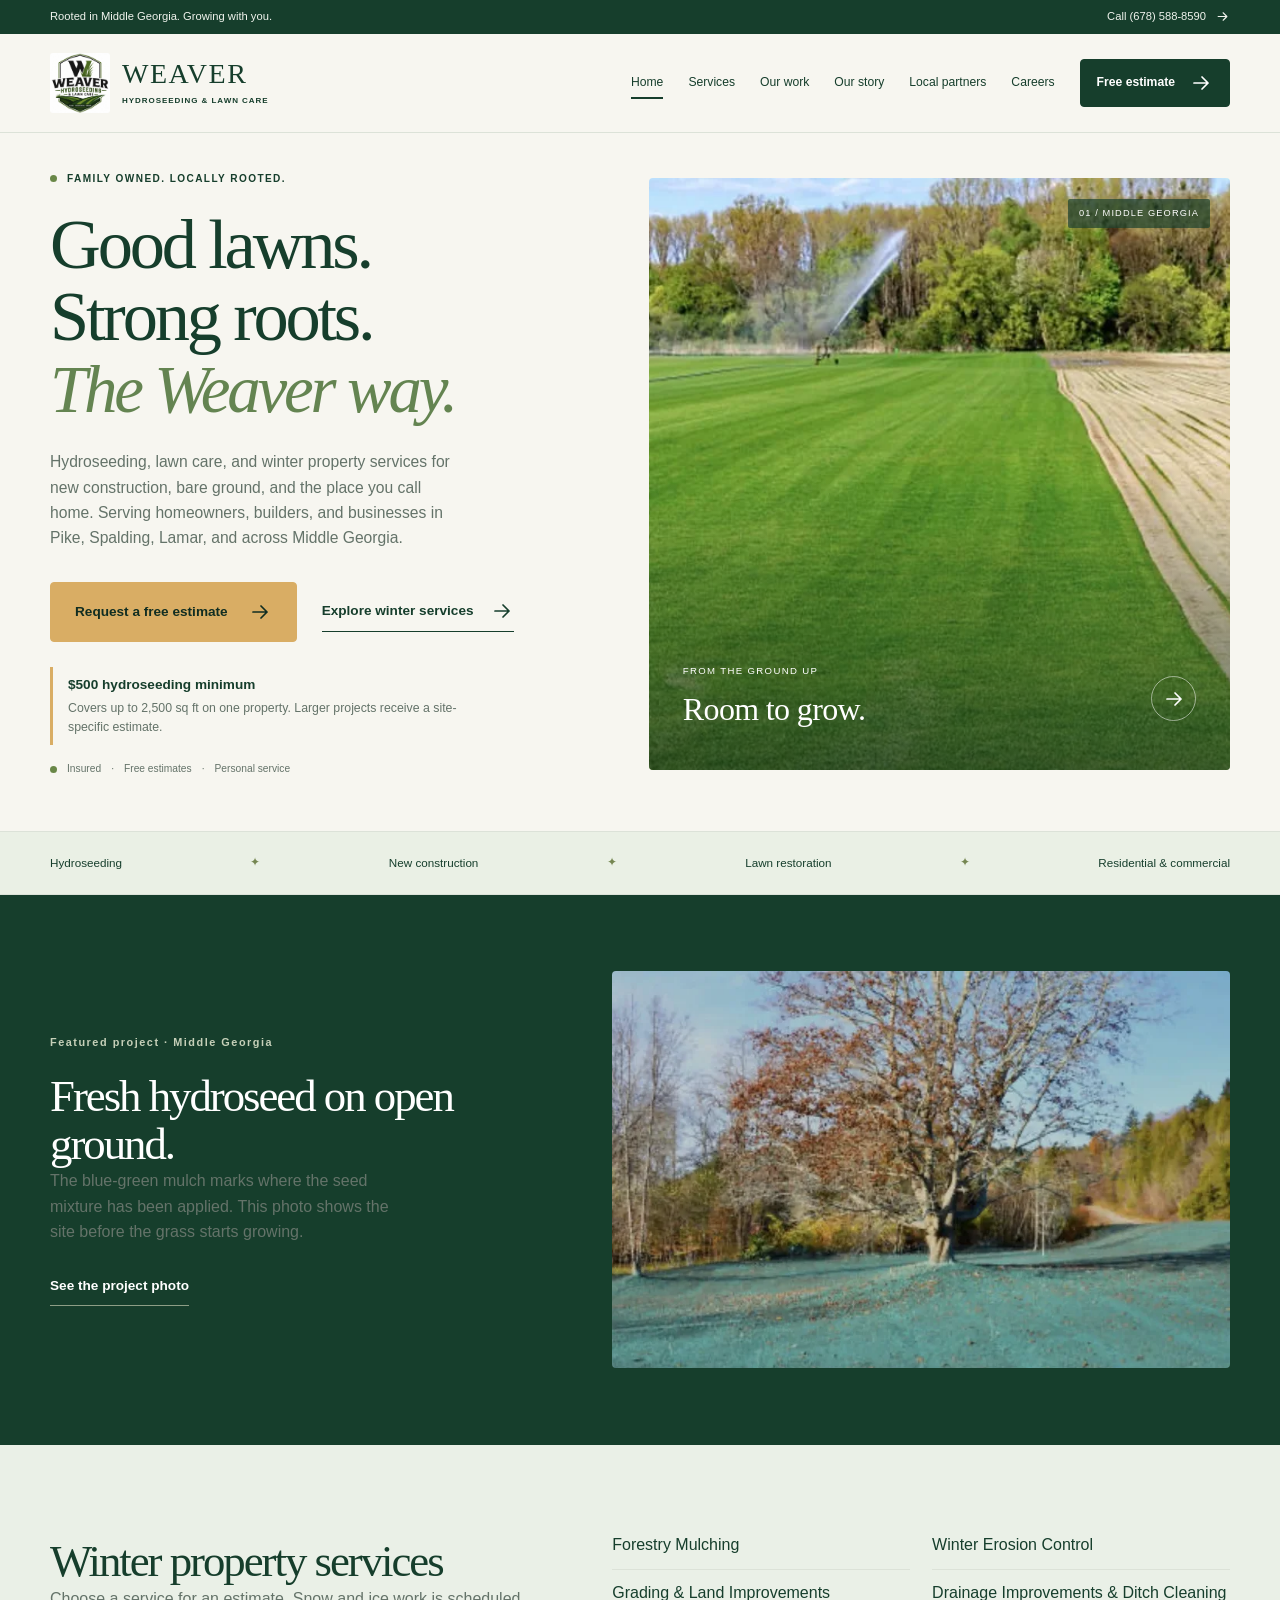
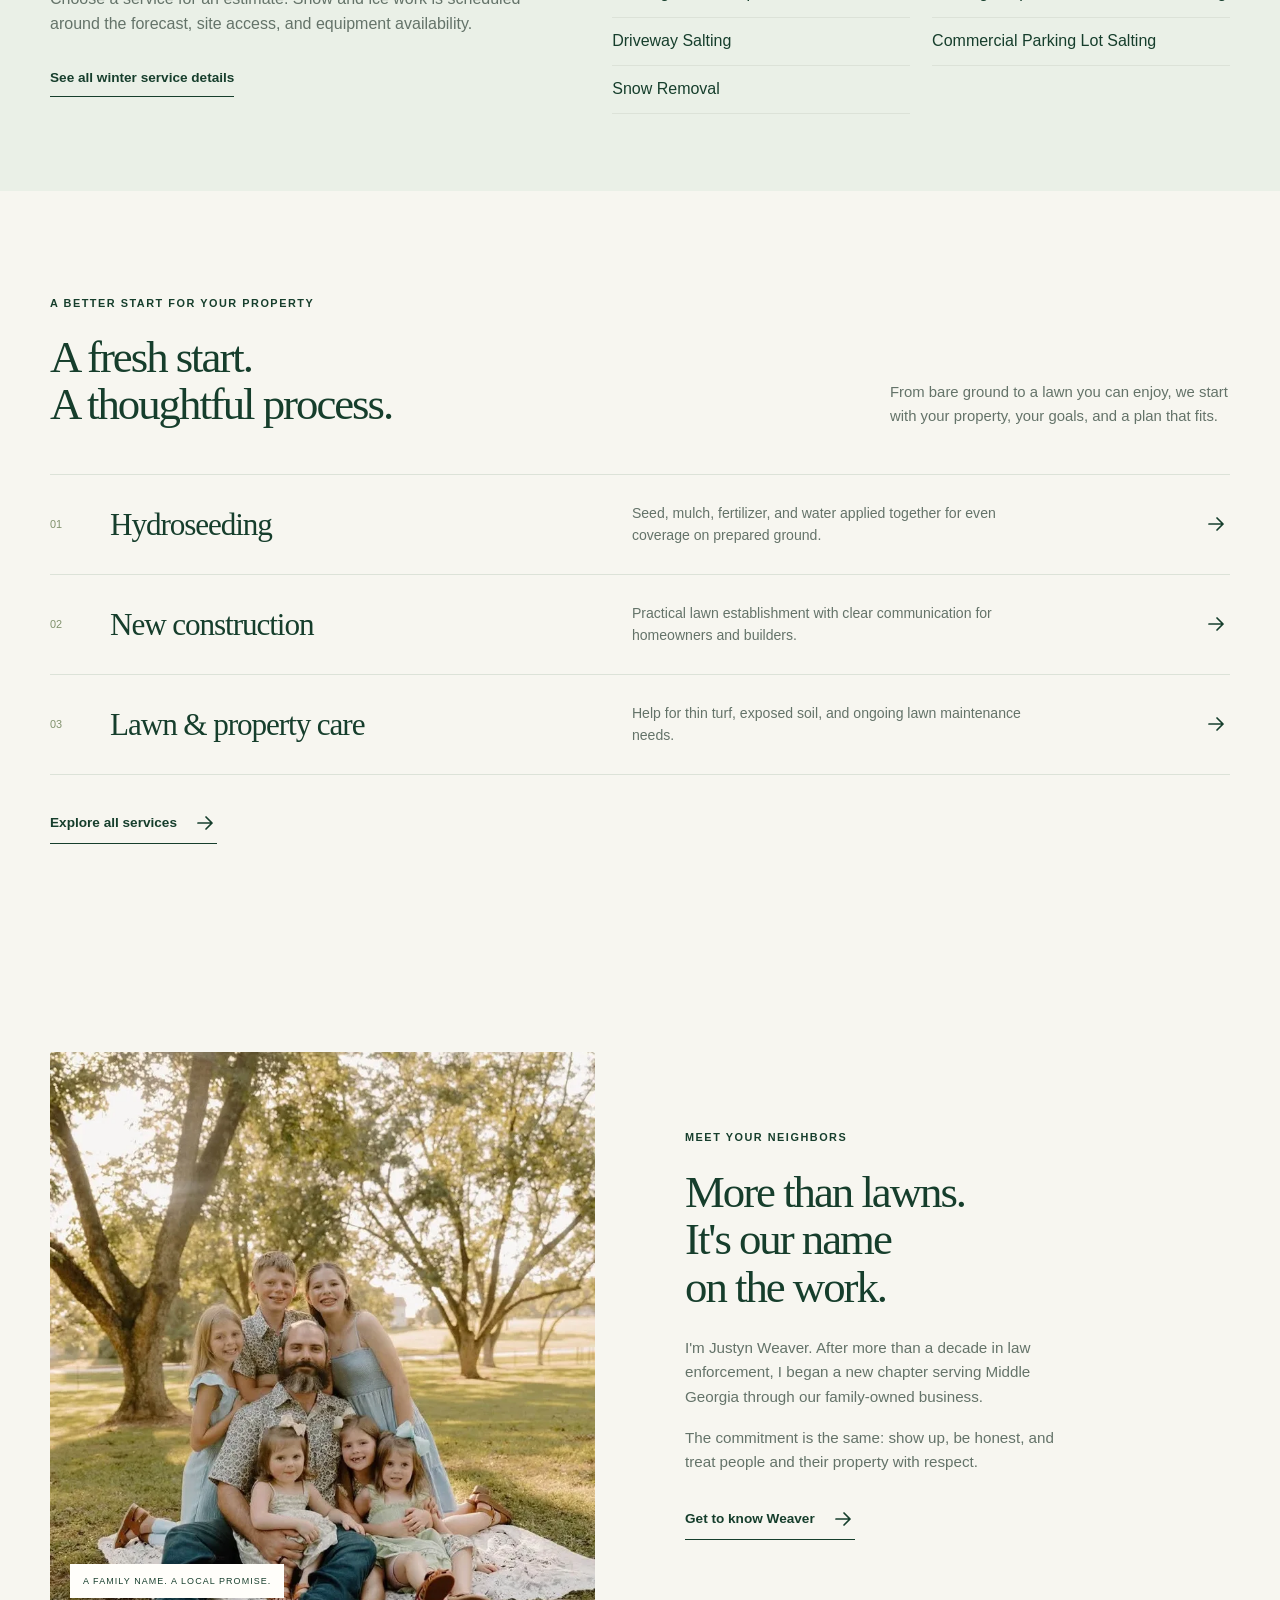
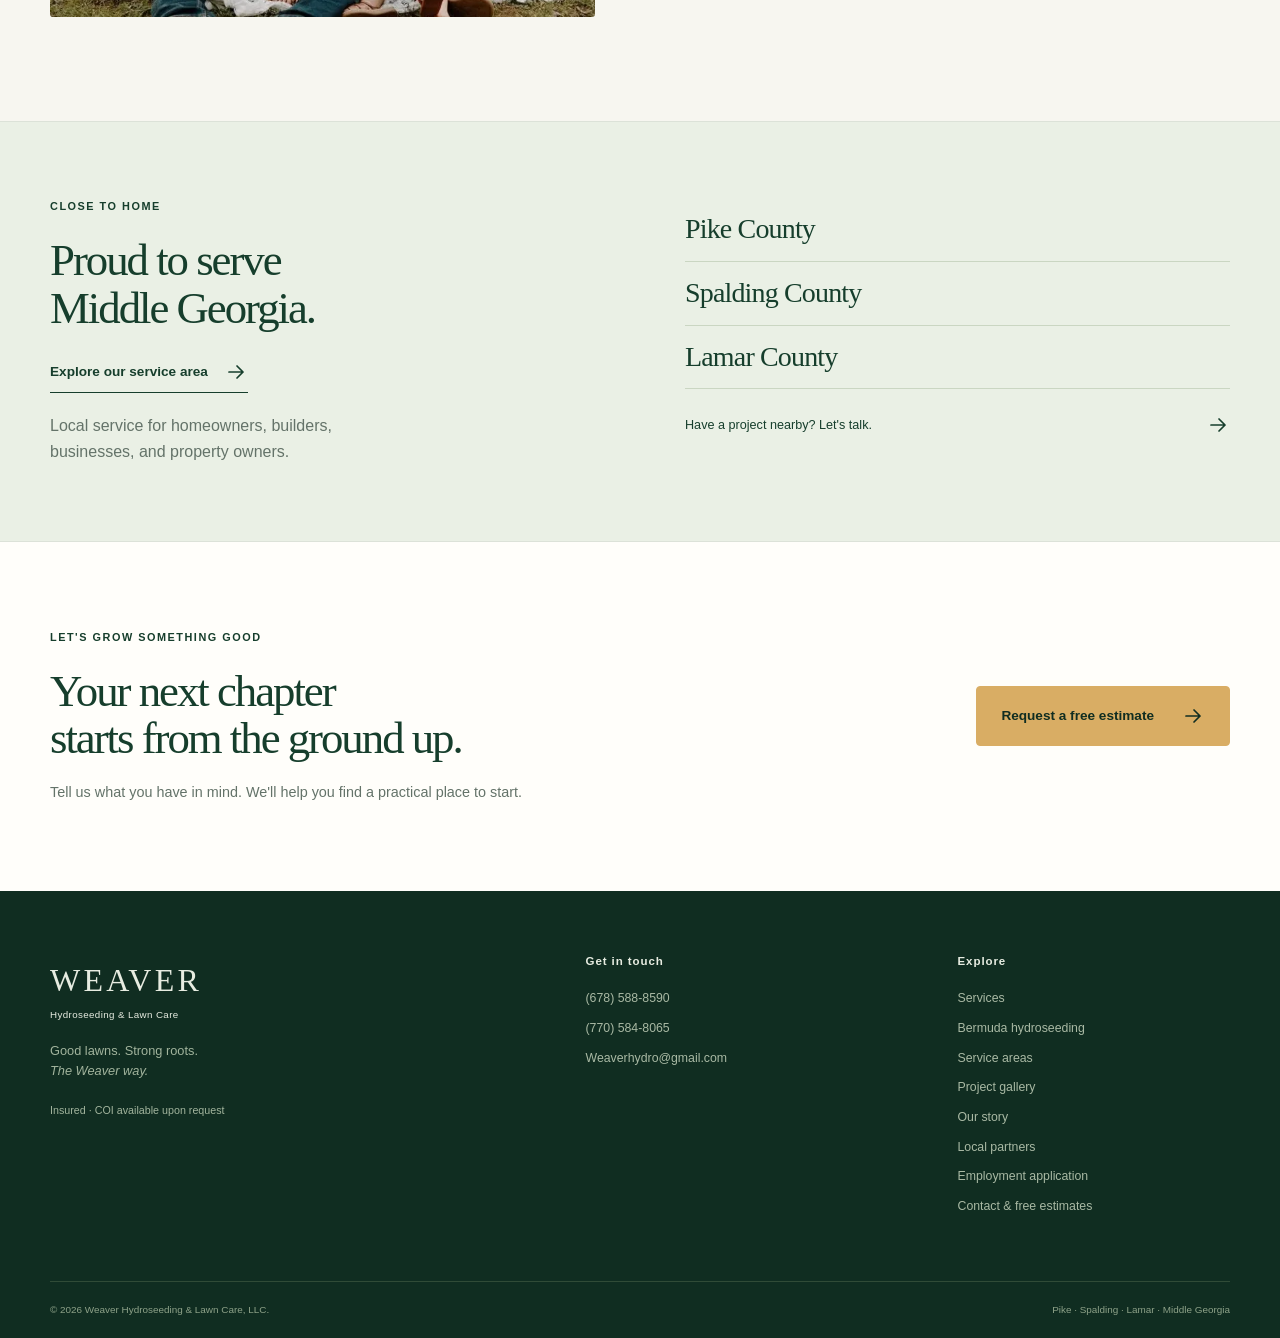
==== commit 822f1eea: "Improve mobile estimates, highlight project work, and connect private website reporting" ====
--- a/index.html
+++ b/index.html
@@ -15,7 +15,7 @@
  <meta name="twitter:image:alt" content="Weaver Hydroseeding and Lawn Care in Middle Georgia">
  <link rel="icon" href="/favicon.ico" sizes="16x16 32x32 48x48"><link rel="icon" type="image/png" href="/favicon-96x96.png" sizes="96x96">
  <link rel="apple-touch-icon" href="/apple-touch-icon.png" sizes="180x180"><link rel="manifest" href="/site.webmanifest">
- <link rel="stylesheet" href="styles.css?v=20261117"><script src="script.js?v=20261117" defer></script>
+ <link rel="stylesheet" href="styles.css?v=20261119"><script src="script.js?v=20261119" defer></script>
  <script type="application/ld+json">{"@context": "https://schema.org", "@graph": [{"@type": "Organization", "@id": "https://weaverhydro.com/#business", "name": "Weaver Hydroseeding & Lawn Care, LLC", "alternateName": ["Weaver Hydroseeding", "Weaver Hydroseed"], "url": "https://weaverhydro.com/", "logo": {"@type": "ImageObject", "@id": "https://weaverhydro.com/#logo", "url": "https://weaverhydro.com/assets/weaver-logo-512.png", "contentUrl": "https://weaverhydro.com/assets/weaver-logo-512.png", "width": 512, "height": 512, "caption": "Weaver Hydroseeding & Lawn Care, LLC"}, "image": "https://weaverhydro.com/assets/project-field.webp", "description": "Family-owned hydroseeding and lawn care serving Pike, Spalding, Lamar and Middle Georgia.", "telephone": "+1-678-588-8590", "email": "weaverhydro@gmail.com", "areaServed": [{"@type": "AdministrativeArea", "name": "Pike County, Georgia"}, {"@type": "AdministrativeArea", "name": "Spalding County, Georgia"}, {"@type": "AdministrativeArea", "name": "Lamar County, Georgia"}, {"@type": "AdministrativeArea", "name": "Middle Georgia"}], "contactPoint": {"@type": "ContactPoint", "telephone": "+1-678-588-8590", "email": "weaverhydro@gmail.com", "contactType": "customer service", "availableLanguage": "English", "areaServed": [{"@type": "AdministrativeArea", "name": "Pike County, Georgia"}, {"@type": "AdministrativeArea", "name": "Spalding County, Georgia"}, {"@type": "AdministrativeArea", "name": "Lamar County, Georgia"}, {"@type": "AdministrativeArea", "name": "Middle Georgia"}]}, "founder": {"@type": "Person", "name": "Justyn Weaver"}}, {"@type": "WebSite", "@id": "https://weaverhydro.com/#website", "url": "https://weaverhydro.com/", "name": "Weaver Hydroseeding", "alternateName": ["Weaver Hydroseed", "Weaver Hydroseeding & Lawn Care, LLC"], "publisher": {"@id": "https://weaverhydro.com/#business"}, "inLanguage": "en-US"}, {"@type": "WebPage", "@id": "https://weaverhydro.com/#webpage", "url": "https://weaverhydro.com/", "name": "Hydroseeding in Middle Georgia | Weaver Hydroseeding", "description": "Hydroseeding, lawn care, forestry mulching, drainage, grading and winter property services in Middle Georgia. Free estimates. Call (678) 588-8590.", "isPartOf": {"@id": "https://weaverhydro.com/#website"}, "about": {"@id": "https://weaverhydro.com/#business"}, "inLanguage": "en-US", "primaryImageOfPage": {"@type": "ImageObject", "url": "https://weaverhydro.com/assets/social/weaver-share.jpg", "width": 1200, "height": 630}}]}</script>
  </head><body><a class="skip-link" href="#main">Skip to content</a>
     <div class="topbar"><div class="wrap"><span>Rooted in Middle Georgia. Growing with you.</span><a href="tel:+16785888590">Call (678) 588-8590 <svg viewBox="0 0 24 24" fill="none" aria-hidden="true"><path d="M5 12h14m-6-6 6 6-6 6" stroke="currentColor" stroke-width="1.7" stroke-linecap="round" stroke-linejoin="round"/></svg></a></div></div>
@@ -23,13 +23,38 @@
     <button class="menu-toggle" aria-controls="site-nav" aria-expanded="false" aria-label="Open menu"><span></span><span></span></button>
     <nav id="site-nav" aria-label="Main navigation"><a href="index.html" aria-current="page">Home</a><a href="services.html">Services</a><a href="gallery.html">Our work</a><a href="our-story.html">Our story</a><a href="partners.html">Local partners</a><a href="careers.html">Careers</a><a class="button small" href="contact.html">Free estimate<svg viewBox="0 0 24 24" fill="none" aria-hidden="true"><path d="M5 12h14m-6-6 6 6-6 6" stroke="currentColor" stroke-width="1.7" stroke-linecap="round" stroke-linejoin="round"/></svg></a></nav></div></header><main id="main"><section class="hero"><div class="wrap hero-grid"><div class="hero-copy"><span class="eyebrow"><i></i> FAMILY OWNED. LOCALLY ROOTED.</span><h1>Good lawns.<br>Strong roots.<br><em>The Weaver way.</em></h1><p>Hydroseeding, lawn care, and winter property services for new construction, bare ground, and the place you call home. Serving homeowners, builders, and businesses in Pike, Spalding, Lamar, and across Middle Georgia.</p><div class="hero-actions"><a class="button " href="contact.html">Request a free estimate<svg viewBox="0 0 24 24" fill="none" aria-hidden="true"><path d="M5 12h14m-6-6 6 6-6 6" stroke="currentColor" stroke-width="1.7" stroke-linecap="round" stroke-linejoin="round"/></svg></a><a href="services.html#winter-services" class="text-link">Explore winter services <svg viewBox="0 0 24 24" fill="none" aria-hidden="true"><path d="M5 12h14m-6-6 6 6-6 6" stroke="currentColor" stroke-width="1.7" stroke-linecap="round" stroke-linejoin="round"/></svg></a></div><div class="price-summary"><strong>$500 hydroseeding minimum</strong><span>Covers up to 2,500 sq ft on one property. Larger projects receive a site-specific estimate.</span></div><div class="hero-trust"><span class="trust-dot"></span>Insured <span>·</span> Free estimates <span>·</span> Personal service</div></div><div class="hero-photo"><img src="assets/project-field.webp" alt="Green established lawn beside a newly seeded area in Middle Georgia" class="" width="1175" height="772" loading="eager" decoding="async" fetchpriority="high" srcset="assets/project-field-w480.webp 480w, assets/project-field-w800.webp 800w, assets/project-field.webp 1175w" sizes="(max-width: 700px) calc(100vw - 40px), (max-width: 1300px) 50vw, 630px"><div class="photo-label"><span>FROM THE GROUND UP</span><strong>Room to grow.</strong><a href="gallery.html" aria-label="Explore project photos"><svg viewBox="0 0 24 24" fill="none" aria-hidden="true"><path d="M5 12h14m-6-6 6 6-6 6" stroke="currentColor" stroke-width="1.7" stroke-linecap="round" stroke-linejoin="round"/></svg></a></div><div class="photo-index">01 / MIDDLE GEORGIA</div></div></div></section>
     <div class="service-strip"><div class="wrap"><span>Hydroseeding</span><i>✦</i><span>New construction</span><i>✦</i><span>Lawn restoration</span><i>✦</i><span>Residential &amp; commercial</span></div></div>
-    <section class="winter-section" id="winter-services" aria-labelledby="winter-title"><div class="wrap section">
-<div class="section-heading"><div><span class="eyebrow">WINTER PROPERTY SERVICES</span><h2 id="winter-title">Put your property plans<br>in motion this winter.</h2></div><p>From overgrown trails to drainage projects, we help homeowners, businesses, and landowners across Middle Georgia tackle the work on their list.</p></div>
-<div class="winter-grid"><article class="winter-card"><h3>Forestry Mulching</h3><p>Open overgrown areas, hunting trails, and access routes with a plan for the vegetation and terrain.</p><a class="text-link" href="contact.html?service=Forestry%20Mulching">Request an estimate <span aria-hidden="true">→</span></a></article><article class="winter-card"><h3>Winter Erosion Control</h3><p>Ask about ryegrass seeding, straw applications, and coverage for exposed soil during winter rains.</p><a class="text-link" href="contact.html?service=Winter%20Erosion%20Control">Request an estimate <span aria-hidden="true">→</span></a></article><article class="winter-card"><h3>Grading &amp; Land Improvements</h3><p>Smooth rough areas, prepare sites, and improve the usability of your property.</p><a class="text-link" href="contact.html?service=Grading%20%26%20Land%20Improvements">Request an estimate <span aria-hidden="true">→</span></a></article><article class="winter-card"><h3>Drainage Improvements &amp; Ditch Cleaning</h3><p>Discuss standing water, blocked ditches, and practical ways to improve drainage.</p><a class="text-link" href="contact.html?service=Drainage%20Improvements%20%26%20Ditch%20Cleaning">Request an estimate <span aria-hidden="true">→</span></a></article><article class="winter-card"><h3>Driveway Salting</h3><p>Plan ahead for residential driveway treatment when freezing weather is forecast.</p><a class="text-link" href="contact.html?service=Driveway%20Salting">Request an estimate <span aria-hidden="true">→</span></a></article><article class="winter-card"><h3>Commercial Parking Lot Salting</h3><p>Arrange winter treatment for business, church, and commercial parking areas.</p><a class="text-link" href="contact.html?service=Commercial%20Parking%20Lot%20Salting">Request an estimate <span aria-hidden="true">→</span></a></article><article class="winter-card"><h3>Snow Removal</h3><p>Request residential or commercial snow clearing when winter weather reaches Middle Georgia.</p><a class="text-link" href="contact.html?service=Snow%20Removal">Request an estimate <span aria-hidden="true">→</span></a></article></div>
-<p class="winter-availability">Winter weather work is scheduled around the forecast, site access, and equipment availability. Contact us ahead of a storm to discuss your property and scheduling.</p>
-<a class="button" href="contact.html?service=Other">Tell us about your winter project <span aria-hidden="true">→</span></a>
-</div></section><section class="section wrap services-home"><div class="section-heading"><div><span class="eyebrow">A BETTER START FOR YOUR PROPERTY</span><h2>A fresh start.<br>A thoughtful process.</h2></div><p>From bare ground to a lawn you can enjoy, we start with your property, your goals, and a plan that fits.</p></div><div class="service-rows"><a href="hydroseeding.html"><span class="row-number">01</span><h3>Hydroseeding</h3><p>Seed, mulch, fertilizer, and water applied together for even coverage on prepared ground.</p><svg viewBox="0 0 24 24" fill="none" aria-hidden="true"><path d="M5 12h14m-6-6 6 6-6 6" stroke="currentColor" stroke-width="1.7" stroke-linecap="round" stroke-linejoin="round"/></svg></a><a href="services.html#new-construction"><span class="row-number">02</span><h3>New construction</h3><p>Practical lawn establishment with clear communication for homeowners and builders.</p><svg viewBox="0 0 24 24" fill="none" aria-hidden="true"><path d="M5 12h14m-6-6 6 6-6 6" stroke="currentColor" stroke-width="1.7" stroke-linecap="round" stroke-linejoin="round"/></svg></a><a href="services.html#restoration"><span class="row-number">03</span><h3>Lawn &amp; property care</h3><p>Help for thin turf, exposed soil, and ongoing lawn maintenance needs.</p><svg viewBox="0 0 24 24" fill="none" aria-hidden="true"><path d="M5 12h14m-6-6 6 6-6 6" stroke="currentColor" stroke-width="1.7" stroke-linecap="round" stroke-linejoin="round"/></svg></a></div><a class="text-link under-link" href="services.html">Explore all services <svg viewBox="0 0 24 24" fill="none" aria-hidden="true"><path d="M5 12h14m-6-6 6 6-6 6" stroke="currentColor" stroke-width="1.7" stroke-linecap="round" stroke-linejoin="round"/></svg></a></section>
-    <section class="work-section"><div class="section wrap"><div class="section-heading"><div><span class="eyebrow">A CLOSER LOOK</span><h2>Real ground.<br>Real possibilities.</h2></div><a class="text-link" href="gallery.html">Explore the gallery <svg viewBox="0 0 24 24" fill="none" aria-hidden="true"><path d="M5 12h14m-6-6 6 6-6 6" stroke="currentColor" stroke-width="1.7" stroke-linecap="round" stroke-linejoin="round"/></svg></a></div><div class="featured-work"><a href="gallery.html" class="work-photo large"><img src="assets/project-finished.webp" alt="A finished green lawn surrounding a Middle Georgia home" class="" width="1320" height="924" loading="lazy" decoding="async" srcset="assets/project-finished-w480.webp 480w, assets/project-finished-w800.webp 800w, assets/project-finished-w1200.webp 1200w, assets/project-finished.webp 1320w" sizes="(max-width: 700px) calc(100vw - 40px), (max-width: 1300px) 50vw, 630px"><div><span>RESIDENTIAL LAWN</span><h3>A place to come home to.</h3><svg viewBox="0 0 24 24" fill="none" aria-hidden="true"><path d="M5 12h14m-6-6 6 6-6 6" stroke="currentColor" stroke-width="1.7" stroke-linecap="round" stroke-linejoin="round"/></svg></div></a><a href="gallery.html" class="work-photo"><img src="assets/project-hydroseed.webp" alt="Blue-green hydroseed mulch applied across an open property" class="" width="1192" height="1787" loading="lazy" decoding="async" srcset="assets/project-hydroseed-w480.webp 480w, assets/project-hydroseed-w800.webp 800w, assets/project-hydroseed.webp 1192w" sizes="(max-width: 700px) calc(100vw - 40px), (max-width: 1300px) 50vw, 630px"><div><span>FRESH HYDROSEED APPLICATION</span><h3>Every lawn starts somewhere.</h3><svg viewBox="0 0 24 24" fill="none" aria-hidden="true"><path d="M5 12h14m-6-6 6 6-6 6" stroke="currentColor" stroke-width="1.7" stroke-linecap="round" stroke-linejoin="round"/></svg></div></a></div></div></section>
+    <section class="work-section project-feature" aria-labelledby="project-heading">
+  <div class="wrap project-feature-inner">
+    <div class="project-feature-copy">
+      <span class="eyebrow">Featured project · Middle Georgia</span>
+      <h2 id="project-heading">Fresh hydroseed on open ground.</h2>
+      <p>The blue-green mulch marks where the seed mixture has been applied. This photo shows the site before the grass starts growing.</p>
+      <a class="text-link" href="gallery.html#fresh-hydroseed">See the project photo</a>
+    </div>
+    <a class="project-feature-photo" href="gallery.html#fresh-hydroseed" aria-label="View the fresh hydroseed application in the project gallery">
+      <img src="assets/project-hydroseed.webp" srcset="assets/project-hydroseed-w480.webp 480w, assets/project-hydroseed-w800.webp 800w, assets/project-hydroseed.webp 1192w" sizes="(max-width: 700px) calc(100vw - 40px), 54vw" width="1192" height="1787" loading="lazy" decoding="async" alt="Fresh blue-green hydroseed mulch covering open ground">
+    </a>
+  </div>
+</section>
+<section class="winter-section winter-overview" aria-labelledby="winter-title" id="winter-services">
+  <div class="wrap winter-overview-inner">
+    <div>
+      <h2 id="winter-title">Winter property services</h2>
+      <p>Choose a service for an estimate. Snow and ice work is scheduled around the forecast, site access, and equipment availability.</p>
+      <a class="text-link" href="services.html#winter-services">See all winter service details</a>
+    </div>
+    <ul class="winter-links">
+        <li><a href="contact.html?service=Forestry%20Mulching#estimate" aria-label="Request an estimate for Forestry Mulching">Forestry Mulching</a></li>
+        <li><a href="contact.html?service=Winter%20Erosion%20Control#estimate" aria-label="Request an estimate for Winter Erosion Control">Winter Erosion Control</a></li>
+        <li><a href="contact.html?service=Grading%20%26%20Land%20Improvements#estimate" aria-label="Request an estimate for Grading &amp; Land Improvements">Grading &amp; Land Improvements</a></li>
+        <li><a href="contact.html?service=Drainage%20Improvements%20%26%20Ditch%20Cleaning#estimate" aria-label="Request an estimate for Drainage Improvements &amp; Ditch Cleaning">Drainage Improvements &amp; Ditch Cleaning</a></li>
+        <li><a href="contact.html?service=Driveway%20Salting#estimate" aria-label="Request an estimate for Driveway Salting">Driveway Salting</a></li>
+        <li><a href="contact.html?service=Commercial%20Parking%20Lot%20Salting#estimate" aria-label="Request an estimate for Commercial Parking Lot Salting">Commercial Parking Lot Salting</a></li>
+        <li><a href="contact.html?service=Snow%20Removal#estimate" aria-label="Request an estimate for Snow Removal">Snow Removal</a></li>
+    </ul>
+  </div>
+</section><section class="section wrap services-home"><div class="section-heading"><div><span class="eyebrow">A BETTER START FOR YOUR PROPERTY</span><h2>A fresh start.<br>A thoughtful process.</h2></div><p>From bare ground to a lawn you can enjoy, we start with your property, your goals, and a plan that fits.</p></div><div class="service-rows"><a href="hydroseeding.html"><span class="row-number">01</span><h3>Hydroseeding</h3><p>Seed, mulch, fertilizer, and water applied together for even coverage on prepared ground.</p><svg viewBox="0 0 24 24" fill="none" aria-hidden="true"><path d="M5 12h14m-6-6 6 6-6 6" stroke="currentColor" stroke-width="1.7" stroke-linecap="round" stroke-linejoin="round"/></svg></a><a href="services.html#new-construction"><span class="row-number">02</span><h3>New construction</h3><p>Practical lawn establishment with clear communication for homeowners and builders.</p><svg viewBox="0 0 24 24" fill="none" aria-hidden="true"><path d="M5 12h14m-6-6 6 6-6 6" stroke="currentColor" stroke-width="1.7" stroke-linecap="round" stroke-linejoin="round"/></svg></a><a href="services.html#restoration"><span class="row-number">03</span><h3>Lawn &amp; property care</h3><p>Help for thin turf, exposed soil, and ongoing lawn maintenance needs.</p><svg viewBox="0 0 24 24" fill="none" aria-hidden="true"><path d="M5 12h14m-6-6 6 6-6 6" stroke="currentColor" stroke-width="1.7" stroke-linecap="round" stroke-linejoin="round"/></svg></a></div><a class="text-link under-link" href="services.html">Explore all services <svg viewBox="0 0 24 24" fill="none" aria-hidden="true"><path d="M5 12h14m-6-6 6 6-6 6" stroke="currentColor" stroke-width="1.7" stroke-linecap="round" stroke-linejoin="round"/></svg></a></section>
+    
     <section class="section wrap story-preview"><div class="story-photo"><img src="assets/family.webp" alt="The Weaver family outdoors together" class="" width="1024" height="1536" loading="lazy" decoding="async" srcset="assets/family-w480.webp 480w, assets/family-w800.webp 800w, assets/family.webp 1024w" sizes="(max-width: 700px) calc(100vw - 40px), (max-width: 1300px) 50vw, 630px"><span>A FAMILY NAME. A LOCAL PROMISE.</span></div><div class="story-copy"><span class="eyebrow">MEET YOUR NEIGHBORS</span><h2>More than lawns.<br>It's our name<br>on the work.</h2><p>I'm Justyn Weaver. After more than a decade in law enforcement, I began a new chapter serving Middle Georgia through our family-owned business.</p><p>The commitment is the same: show up, be honest, and treat people and their property with respect.</p><a class="text-link" href="our-story.html">Get to know Weaver <svg viewBox="0 0 24 24" fill="none" aria-hidden="true"><path d="M5 12h14m-6-6 6 6-6 6" stroke="currentColor" stroke-width="1.7" stroke-linecap="round" stroke-linejoin="round"/></svg></a></div></section>
-    <section class="local-section"><div class="wrap local-grid"><div><span class="eyebrow">CLOSE TO HOME</span><h2>Proud to serve<br>Middle Georgia.</h2><a href="service-areas.html" class="text-link">Explore our service area <svg viewBox="0 0 24 24" fill="none" aria-hidden="true"><path d="M5 12h14m-6-6 6 6-6 6" stroke="currentColor" stroke-width="1.7" stroke-linecap="round" stroke-linejoin="round"/></svg></a><p>Local service for homeowners, builders, businesses, and property owners.</p></div><div class="county-list"><span>Pike County</span><span>Spalding County</span><span>Lamar County</span><a href="contact.html">Have a project nearby? Let's talk. <svg viewBox="0 0 24 24" fill="none" aria-hidden="true"><path d="M5 12h14m-6-6 6 6-6 6" stroke="currentColor" stroke-width="1.7" stroke-linecap="round" stroke-linejoin="round"/></svg></a></div></div></section><section class="cta"><div class="wrap cta-inner"><div><span class="eyebrow">LET'S GROW SOMETHING GOOD</span><h2>Your next chapter<br>starts from the ground up.</h2><p>Tell us what you have in mind. We'll help you find a practical place to start.</p></div><a class="button " href="contact.html">Request a free estimate<svg viewBox="0 0 24 24" fill="none" aria-hidden="true"><path d="M5 12h14m-6-6 6 6-6 6" stroke="currentColor" stroke-width="1.7" stroke-linecap="round" stroke-linejoin="round"/></svg></a></div></section></main><footer><div class="wrap footer-main"><div class="footer-brand"><a href="index.html">WEAVER<span>Hydroseeding &amp; Lawn Care</span></a><p>Good lawns. Strong roots.<br><em>The Weaver way.</em></p><span class="footer-insurance">Insured · COI available upon request</span></div><div><h2>Get in touch</h2><a href="tel:+16785888590">(678) 588-8590</a><a href="tel:+17705848065">(770) 584-8065</a><a href="mailto:weaverhydro@gmail.com">weaverhydro@gmail.com</a></div><div><h2>Explore</h2><a href="services.html">Services</a><a href="hydroseeding.html">Bermuda hydroseeding</a><a href="service-areas.html">Service areas</a><a href="gallery.html">Project gallery</a><a href="our-story.html">Our story</a><a href="partners.html">Local partners</a><a href="careers.html">Employment application</a><a href="contact.html">Contact &amp; free estimates</a></div></div><div class="wrap footer-bottom"><span>© <span data-year>2026</span> Weaver Hydroseeding &amp; Lawn Care, LLC.</span><span>Pike · Spalding · Lamar · Middle Georgia</span></div></footer>
+    <section class="local-section"><div class="wrap local-grid"><div><span class="eyebrow">CLOSE TO HOME</span><h2>Proud to serve<br>Middle Georgia.</h2><a href="service-areas.html" class="text-link">Explore our service area <svg viewBox="0 0 24 24" fill="none" aria-hidden="true"><path d="M5 12h14m-6-6 6 6-6 6" stroke="currentColor" stroke-width="1.7" stroke-linecap="round" stroke-linejoin="round"/></svg></a><p>Local service for homeowners, builders, businesses, and property owners.</p></div><div class="county-list"><span>Pike County</span><span>Spalding County</span><span>Lamar County</span><a href="contact.html">Have a project nearby? Let's talk. <svg viewBox="0 0 24 24" fill="none" aria-hidden="true"><path d="M5 12h14m-6-6 6 6-6 6" stroke="currentColor" stroke-width="1.7" stroke-linecap="round" stroke-linejoin="round"/></svg></a></div></div></section><section class="cta"><div class="wrap cta-inner"><div><span class="eyebrow">LET'S GROW SOMETHING GOOD</span><h2>Your next chapter<br>starts from the ground up.</h2><p>Tell us what you have in mind. We'll help you find a practical place to start.</p></div><a class="button " href="contact.html">Request a free estimate<svg viewBox="0 0 24 24" fill="none" aria-hidden="true"><path d="M5 12h14m-6-6 6 6-6 6" stroke="currentColor" stroke-width="1.7" stroke-linecap="round" stroke-linejoin="round"/></svg></a></div></section></main><footer><div class="wrap footer-main"><div class="footer-brand"><a href="index.html">WEAVER<span>Hydroseeding &amp; Lawn Care</span></a><p>Good lawns. Strong roots.<br><em>The Weaver way.</em></p><span class="footer-insurance">Insured · COI available upon request</span></div><div><h2>Get in touch</h2><a href="tel:+16785888590">(678) 588-8590</a><a href="tel:+17705848065">(770) 584-8065</a><a href="mailto:weaverhydro@gmail.com">Weaverhydro@gmail.com</a></div><div><h2>Explore</h2><a href="services.html">Services</a><a href="hydroseeding.html">Bermuda hydroseeding</a><a href="service-areas.html">Service areas</a><a href="gallery.html">Project gallery</a><a href="our-story.html">Our story</a><a href="partners.html">Local partners</a><a href="careers.html">Employment application</a><a href="contact.html">Contact &amp; free estimates</a></div></div><div class="wrap footer-bottom"><span>© <span data-year>2026</span> Weaver Hydroseeding &amp; Lawn Care, LLC.</span><span>Pike · Spalding · Lamar · Middle Georgia</span></div></footer>
     <div class="mobile-contact"><a href="tel:+16785888590">Call Weaver</a><a href="contact.html">Free estimate <svg viewBox="0 0 24 24" fill="none" aria-hidden="true"><path d="M5 12h14m-6-6 6 6-6 6" stroke="currentColor" stroke-width="1.7" stroke-linecap="round" stroke-linejoin="round"/></svg></a></div></body></html>
--- a/styles.css
+++ b/styles.css
@@ -100,3 +100,27 @@
   body.partners-page .partner-card { padding: 22px; }
   body.partners-page .category-title { font-size: 1.8rem; }
 }
+
+.project-feature-inner, .winter-overview-inner {
+  display: grid;
+  grid-template-columns: minmax(0, .88fr) minmax(0, 1.12fr);
+  gap: clamp(30px, 6vw, 85px);
+  align-items: center;
+  padding-block: clamp(48px, 6vw, 88px);
+}
+.project-feature-copy h2 { margin: 12px 0 18px; }
+.project-feature-copy p { color: #e2ebdf; max-width: 40ch; }
+.project-feature-copy .text-link, .winter-overview .text-link { margin-top: 22px; }
+.project-feature-photo { display: block; overflow: hidden; border-radius: 4px; }
+.project-feature-photo img { display: block; width: 100%; height: clamp(270px, 31vw, 430px); object-fit: cover; object-position: center 55%; }
+.winter-overview h2 { margin-bottom: 14px; }
+.winter-links { margin: 0; padding: 0; list-style: none; display: grid; grid-template-columns: 1fr 1fr; gap: 0 22px; }
+.winter-links a { display: flex; align-items: center; min-height: 48px; height: 100%; padding: 10px 0; border-bottom: 1px solid var(--line); color: var(--forest); text-decoration: underline; text-underline-offset: 3px; }
+.service-detail .service-estimate { margin-top: 14px; }
+#fresh-hydroseed { scroll-margin-top: 105px; }
+@media (max-width: 700px) {
+  .project-feature-inner, .winter-overview-inner { grid-template-columns: 1fr; gap: 24px; }
+  .project-feature-photo img { height: 275px; }
+  .winter-links { gap: 0 15px; }
+  .winter-links a { font-size: .9rem; }
+}
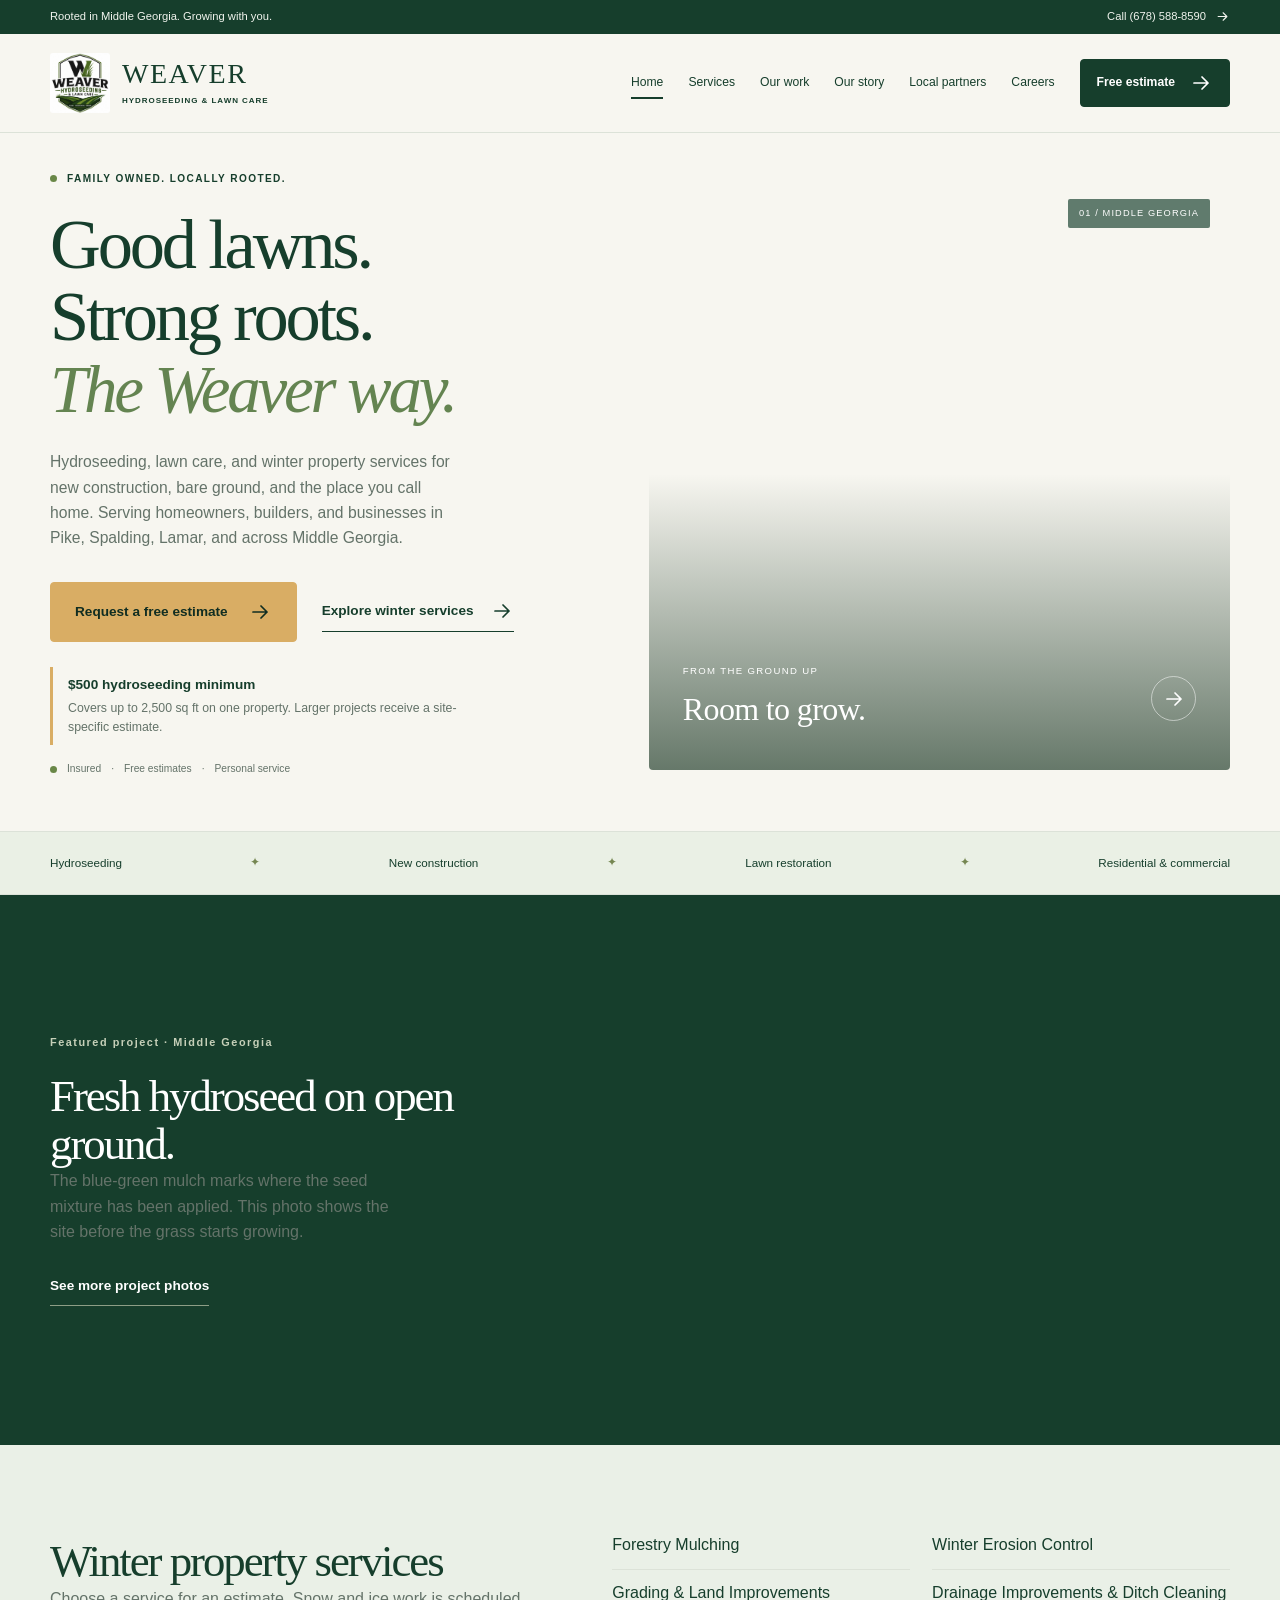
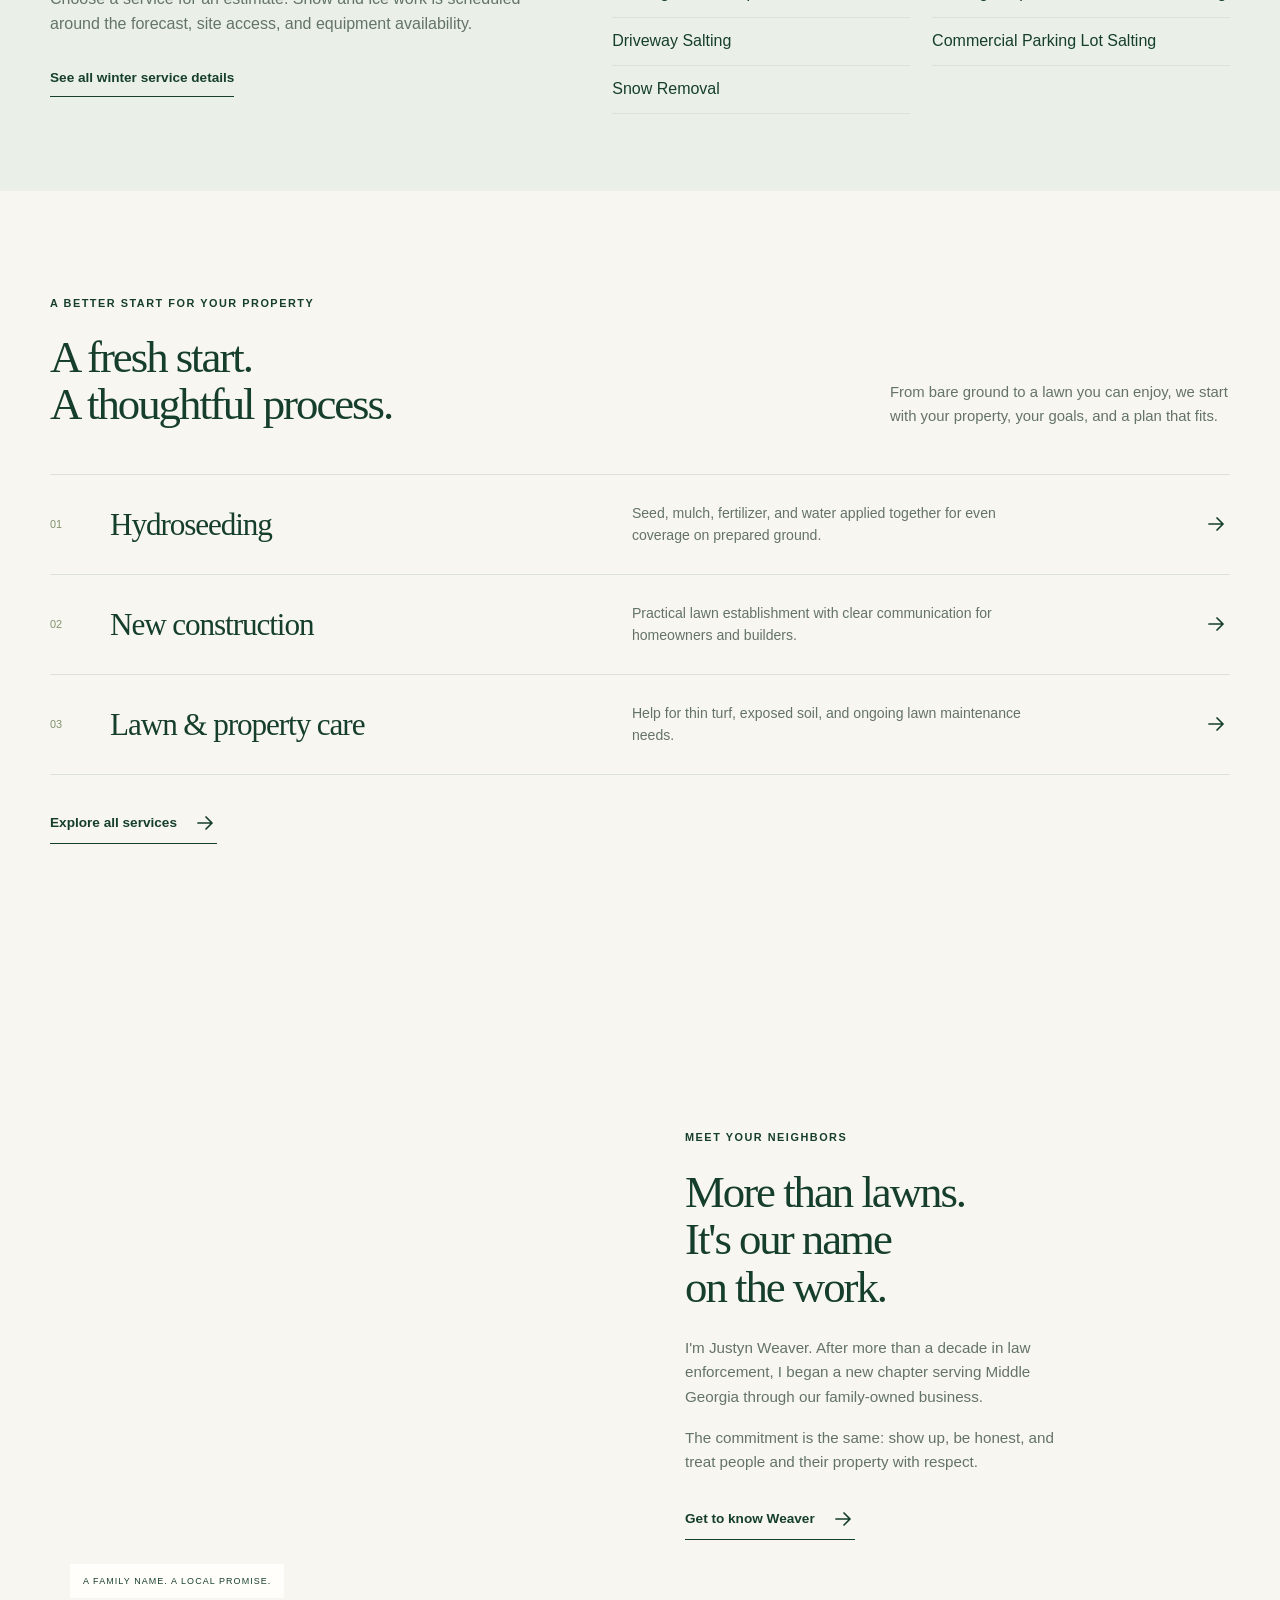
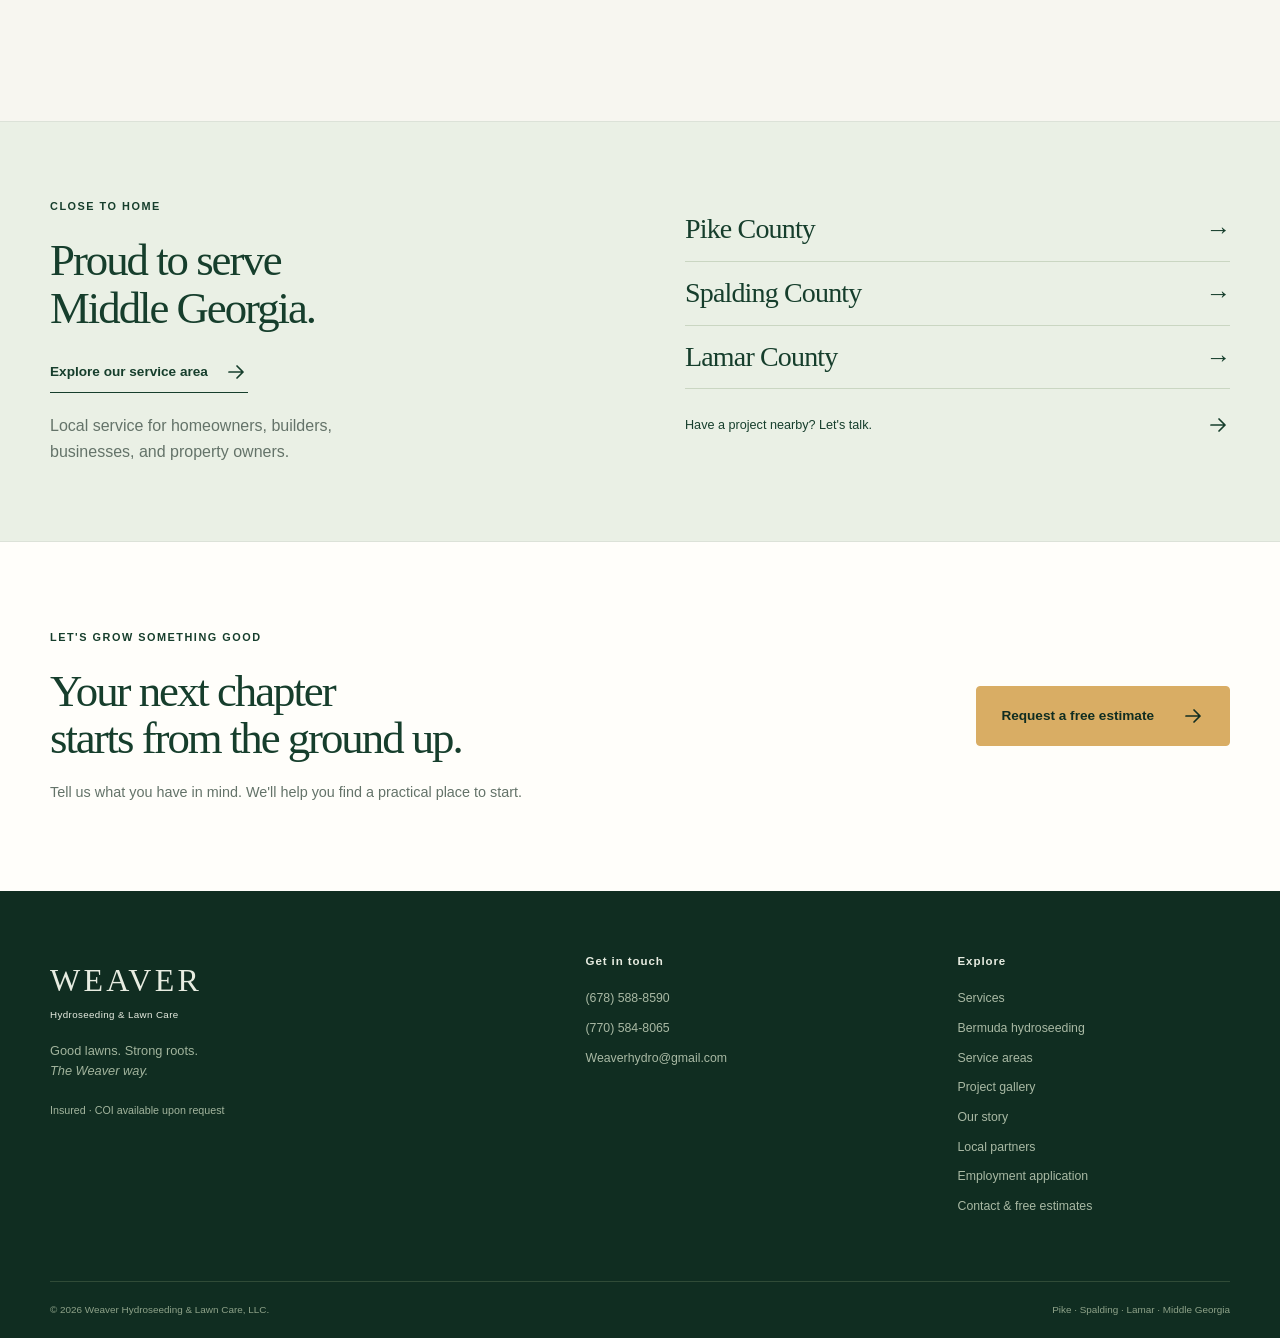
==== commit 292a501e: "Streamline estimate links and improve Careers and site reporting" ====
--- a/index.html
+++ b/index.html
@@ -15,13 +15,13 @@
  <meta name="twitter:image:alt" content="Weaver Hydroseeding and Lawn Care in Middle Georgia">
  <link rel="icon" href="/favicon.ico" sizes="16x16 32x32 48x48"><link rel="icon" type="image/png" href="/favicon-96x96.png" sizes="96x96">
  <link rel="apple-touch-icon" href="/apple-touch-icon.png" sizes="180x180"><link rel="manifest" href="/site.webmanifest">
- <link rel="stylesheet" href="styles.css?v=20261119"><script src="script.js?v=20261119" defer></script>
+ <link rel="stylesheet" href="styles.css?v=20261123"><script src="script.js?v=20261123" defer></script>
  <script type="application/ld+json">{"@context": "https://schema.org", "@graph": [{"@type": "Organization", "@id": "https://weaverhydro.com/#business", "name": "Weaver Hydroseeding & Lawn Care, LLC", "alternateName": ["Weaver Hydroseeding", "Weaver Hydroseed"], "url": "https://weaverhydro.com/", "logo": {"@type": "ImageObject", "@id": "https://weaverhydro.com/#logo", "url": "https://weaverhydro.com/assets/weaver-logo-512.png", "contentUrl": "https://weaverhydro.com/assets/weaver-logo-512.png", "width": 512, "height": 512, "caption": "Weaver Hydroseeding & Lawn Care, LLC"}, "image": "https://weaverhydro.com/assets/project-field.webp", "description": "Family-owned hydroseeding and lawn care serving Pike, Spalding, Lamar and Middle Georgia.", "telephone": "+1-678-588-8590", "email": "weaverhydro@gmail.com", "areaServed": [{"@type": "AdministrativeArea", "name": "Pike County, Georgia"}, {"@type": "AdministrativeArea", "name": "Spalding County, Georgia"}, {"@type": "AdministrativeArea", "name": "Lamar County, Georgia"}, {"@type": "AdministrativeArea", "name": "Middle Georgia"}], "contactPoint": {"@type": "ContactPoint", "telephone": "+1-678-588-8590", "email": "weaverhydro@gmail.com", "contactType": "customer service", "availableLanguage": "English", "areaServed": [{"@type": "AdministrativeArea", "name": "Pike County, Georgia"}, {"@type": "AdministrativeArea", "name": "Spalding County, Georgia"}, {"@type": "AdministrativeArea", "name": "Lamar County, Georgia"}, {"@type": "AdministrativeArea", "name": "Middle Georgia"}]}, "founder": {"@type": "Person", "name": "Justyn Weaver"}}, {"@type": "WebSite", "@id": "https://weaverhydro.com/#website", "url": "https://weaverhydro.com/", "name": "Weaver Hydroseeding", "alternateName": ["Weaver Hydroseed", "Weaver Hydroseeding & Lawn Care, LLC"], "publisher": {"@id": "https://weaverhydro.com/#business"}, "inLanguage": "en-US"}, {"@type": "WebPage", "@id": "https://weaverhydro.com/#webpage", "url": "https://weaverhydro.com/", "name": "Hydroseeding in Middle Georgia | Weaver Hydroseeding", "description": "Hydroseeding, lawn care, forestry mulching, drainage, grading and winter property services in Middle Georgia. Free estimates. Call (678) 588-8590.", "isPartOf": {"@id": "https://weaverhydro.com/#website"}, "about": {"@id": "https://weaverhydro.com/#business"}, "inLanguage": "en-US", "primaryImageOfPage": {"@type": "ImageObject", "url": "https://weaverhydro.com/assets/social/weaver-share.jpg", "width": 1200, "height": 630}}]}</script>
  </head><body><a class="skip-link" href="#main">Skip to content</a>
     <div class="topbar"><div class="wrap"><span>Rooted in Middle Georgia. Growing with you.</span><a href="tel:+16785888590">Call (678) 588-8590 <svg viewBox="0 0 24 24" fill="none" aria-hidden="true"><path d="M5 12h14m-6-6 6 6-6 6" stroke="currentColor" stroke-width="1.7" stroke-linecap="round" stroke-linejoin="round"/></svg></a></div></div>
-    <header class="site-header"><div class="wrap nav-wrap"><a href="index.html" class="brand" aria-label="Weaver Hydroseeding home"><img src="assets/logo.webp" alt="Weaver Hydroseeding and Lawn Care logo" class="" width="1254" height="1254" loading="eager" decoding="async"><span>WEAVER<small>HYDROSEEDING &amp; LAWN CARE</small></span></a>
+    <header class="site-header"><div class="wrap nav-wrap"><a href="./" class="brand" aria-label="Weaver Hydroseeding home"><img src="assets/logo.webp" alt="Weaver Hydroseeding and Lawn Care logo" class="" width="1254" height="1254" loading="eager" decoding="async"><span>WEAVER<small>HYDROSEEDING &amp; LAWN CARE</small></span></a>
     <button class="menu-toggle" aria-controls="site-nav" aria-expanded="false" aria-label="Open menu"><span></span><span></span></button>
-    <nav id="site-nav" aria-label="Main navigation"><a href="index.html" aria-current="page">Home</a><a href="services.html">Services</a><a href="gallery.html">Our work</a><a href="our-story.html">Our story</a><a href="partners.html">Local partners</a><a href="careers.html">Careers</a><a class="button small" href="contact.html">Free estimate<svg viewBox="0 0 24 24" fill="none" aria-hidden="true"><path d="M5 12h14m-6-6 6 6-6 6" stroke="currentColor" stroke-width="1.7" stroke-linecap="round" stroke-linejoin="round"/></svg></a></nav></div></header><main id="main"><section class="hero"><div class="wrap hero-grid"><div class="hero-copy"><span class="eyebrow"><i></i> FAMILY OWNED. LOCALLY ROOTED.</span><h1>Good lawns.<br>Strong roots.<br><em>The Weaver way.</em></h1><p>Hydroseeding, lawn care, and winter property services for new construction, bare ground, and the place you call home. Serving homeowners, builders, and businesses in Pike, Spalding, Lamar, and across Middle Georgia.</p><div class="hero-actions"><a class="button " href="contact.html">Request a free estimate<svg viewBox="0 0 24 24" fill="none" aria-hidden="true"><path d="M5 12h14m-6-6 6 6-6 6" stroke="currentColor" stroke-width="1.7" stroke-linecap="round" stroke-linejoin="round"/></svg></a><a href="services.html#winter-services" class="text-link">Explore winter services <svg viewBox="0 0 24 24" fill="none" aria-hidden="true"><path d="M5 12h14m-6-6 6 6-6 6" stroke="currentColor" stroke-width="1.7" stroke-linecap="round" stroke-linejoin="round"/></svg></a></div><div class="price-summary"><strong>$500 hydroseeding minimum</strong><span>Covers up to 2,500 sq ft on one property. Larger projects receive a site-specific estimate.</span></div><div class="hero-trust"><span class="trust-dot"></span>Insured <span>·</span> Free estimates <span>·</span> Personal service</div></div><div class="hero-photo"><img src="assets/project-field.webp" alt="Green established lawn beside a newly seeded area in Middle Georgia" class="" width="1175" height="772" loading="eager" decoding="async" fetchpriority="high" srcset="assets/project-field-w480.webp 480w, assets/project-field-w800.webp 800w, assets/project-field.webp 1175w" sizes="(max-width: 700px) calc(100vw - 40px), (max-width: 1300px) 50vw, 630px"><div class="photo-label"><span>FROM THE GROUND UP</span><strong>Room to grow.</strong><a href="gallery.html" aria-label="Explore project photos"><svg viewBox="0 0 24 24" fill="none" aria-hidden="true"><path d="M5 12h14m-6-6 6 6-6 6" stroke="currentColor" stroke-width="1.7" stroke-linecap="round" stroke-linejoin="round"/></svg></a></div><div class="photo-index">01 / MIDDLE GEORGIA</div></div></div></section>
+    <nav id="site-nav" aria-label="Main navigation"><a href="./" aria-current="page">Home</a><a href="services.html">Services</a><a href="gallery.html">Our work</a><a href="our-story.html">Our story</a><a href="partners.html">Local partners</a><a href="careers.html">Careers</a><a class="button small" href="contact.html#estimate">Free estimate<svg viewBox="0 0 24 24" fill="none" aria-hidden="true"><path d="M5 12h14m-6-6 6 6-6 6" stroke="currentColor" stroke-width="1.7" stroke-linecap="round" stroke-linejoin="round"/></svg></a></nav></div></header><main id="main" tabindex="-1"><section class="hero"><div class="wrap hero-grid"><div class="hero-copy"><span class="eyebrow"><i></i> FAMILY OWNED. LOCALLY ROOTED.</span><h1>Good lawns.<br>Strong roots.<br><em>The Weaver way.</em></h1><p>Hydroseeding, lawn care, and winter property services for new construction, bare ground, and the place you call home. Serving homeowners, builders, and businesses in Pike, Spalding, Lamar, and across Middle Georgia.</p><div class="hero-actions"><a class="button " href="contact.html#estimate">Request a free estimate<svg viewBox="0 0 24 24" fill="none" aria-hidden="true"><path d="M5 12h14m-6-6 6 6-6 6" stroke="currentColor" stroke-width="1.7" stroke-linecap="round" stroke-linejoin="round"/></svg></a><a href="services.html#winter-services" class="text-link">Explore winter services <svg viewBox="0 0 24 24" fill="none" aria-hidden="true"><path d="M5 12h14m-6-6 6 6-6 6" stroke="currentColor" stroke-width="1.7" stroke-linecap="round" stroke-linejoin="round"/></svg></a></div><div class="price-summary"><strong>$500 hydroseeding minimum</strong><span>Covers up to 2,500 sq ft on one property. Larger projects receive a site-specific estimate.</span></div><div class="hero-trust"><span class="trust-dot"></span>Insured <span>·</span> Free estimates <span>·</span> Personal service</div></div><div class="hero-photo"><img src="assets/project-field.webp" alt="Green established lawn beside a newly seeded area in Middle Georgia" class="" width="1175" height="772" loading="eager" decoding="async" fetchpriority="high" srcset="assets/project-field-w480.webp 480w, assets/project-field-w800.webp 800w, assets/project-field.webp 1175w" sizes="(max-width: 700px) calc(100vw - 40px), (max-width: 1300px) 50vw, 630px"><div class="photo-label"><span>FROM THE GROUND UP</span><strong>Room to grow.</strong><a href="gallery.html" aria-label="Explore project photos"><svg viewBox="0 0 24 24" fill="none" aria-hidden="true"><path d="M5 12h14m-6-6 6 6-6 6" stroke="currentColor" stroke-width="1.7" stroke-linecap="round" stroke-linejoin="round"/></svg></a></div><div class="photo-index">01 / MIDDLE GEORGIA</div></div></div></section>
     <div class="service-strip"><div class="wrap"><span>Hydroseeding</span><i>✦</i><span>New construction</span><i>✦</i><span>Lawn restoration</span><i>✦</i><span>Residential &amp; commercial</span></div></div>
     <section class="work-section project-feature" aria-labelledby="project-heading">
   <div class="wrap project-feature-inner">
@@ -29,11 +29,11 @@
       <span class="eyebrow">Featured project · Middle Georgia</span>
       <h2 id="project-heading">Fresh hydroseed on open ground.</h2>
       <p>The blue-green mulch marks where the seed mixture has been applied. This photo shows the site before the grass starts growing.</p>
-      <a class="text-link" href="gallery.html#fresh-hydroseed">See the project photo</a>
+      <a class="text-link" href="gallery.html#fresh-hydroseed">See more project photos</a>
     </div>
-    <a class="project-feature-photo" href="gallery.html#fresh-hydroseed" aria-label="View the fresh hydroseed application in the project gallery">
+    <div class="project-feature-photo">
       <img src="assets/project-hydroseed.webp" srcset="assets/project-hydroseed-w480.webp 480w, assets/project-hydroseed-w800.webp 800w, assets/project-hydroseed.webp 1192w" sizes="(max-width: 700px) calc(100vw - 40px), 54vw" width="1192" height="1787" loading="lazy" decoding="async" alt="Fresh blue-green hydroseed mulch covering open ground">
-    </a>
+    </div>
   </div>
 </section>
 <section class="winter-section winter-overview" aria-labelledby="winter-title" id="winter-services">
@@ -56,5 +56,5 @@
 </section><section class="section wrap services-home"><div class="section-heading"><div><span class="eyebrow">A BETTER START FOR YOUR PROPERTY</span><h2>A fresh start.<br>A thoughtful process.</h2></div><p>From bare ground to a lawn you can enjoy, we start with your property, your goals, and a plan that fits.</p></div><div class="service-rows"><a href="hydroseeding.html"><span class="row-number">01</span><h3>Hydroseeding</h3><p>Seed, mulch, fertilizer, and water applied together for even coverage on prepared ground.</p><svg viewBox="0 0 24 24" fill="none" aria-hidden="true"><path d="M5 12h14m-6-6 6 6-6 6" stroke="currentColor" stroke-width="1.7" stroke-linecap="round" stroke-linejoin="round"/></svg></a><a href="services.html#new-construction"><span class="row-number">02</span><h3>New construction</h3><p>Practical lawn establishment with clear communication for homeowners and builders.</p><svg viewBox="0 0 24 24" fill="none" aria-hidden="true"><path d="M5 12h14m-6-6 6 6-6 6" stroke="currentColor" stroke-width="1.7" stroke-linecap="round" stroke-linejoin="round"/></svg></a><a href="services.html#restoration"><span class="row-number">03</span><h3>Lawn &amp; property care</h3><p>Help for thin turf, exposed soil, and ongoing lawn maintenance needs.</p><svg viewBox="0 0 24 24" fill="none" aria-hidden="true"><path d="M5 12h14m-6-6 6 6-6 6" stroke="currentColor" stroke-width="1.7" stroke-linecap="round" stroke-linejoin="round"/></svg></a></div><a class="text-link under-link" href="services.html">Explore all services <svg viewBox="0 0 24 24" fill="none" aria-hidden="true"><path d="M5 12h14m-6-6 6 6-6 6" stroke="currentColor" stroke-width="1.7" stroke-linecap="round" stroke-linejoin="round"/></svg></a></section>
     
     <section class="section wrap story-preview"><div class="story-photo"><img src="assets/family.webp" alt="The Weaver family outdoors together" class="" width="1024" height="1536" loading="lazy" decoding="async" srcset="assets/family-w480.webp 480w, assets/family-w800.webp 800w, assets/family.webp 1024w" sizes="(max-width: 700px) calc(100vw - 40px), (max-width: 1300px) 50vw, 630px"><span>A FAMILY NAME. A LOCAL PROMISE.</span></div><div class="story-copy"><span class="eyebrow">MEET YOUR NEIGHBORS</span><h2>More than lawns.<br>It's our name<br>on the work.</h2><p>I'm Justyn Weaver. After more than a decade in law enforcement, I began a new chapter serving Middle Georgia through our family-owned business.</p><p>The commitment is the same: show up, be honest, and treat people and their property with respect.</p><a class="text-link" href="our-story.html">Get to know Weaver <svg viewBox="0 0 24 24" fill="none" aria-hidden="true"><path d="M5 12h14m-6-6 6 6-6 6" stroke="currentColor" stroke-width="1.7" stroke-linecap="round" stroke-linejoin="round"/></svg></a></div></section>
-    <section class="local-section"><div class="wrap local-grid"><div><span class="eyebrow">CLOSE TO HOME</span><h2>Proud to serve<br>Middle Georgia.</h2><a href="service-areas.html" class="text-link">Explore our service area <svg viewBox="0 0 24 24" fill="none" aria-hidden="true"><path d="M5 12h14m-6-6 6 6-6 6" stroke="currentColor" stroke-width="1.7" stroke-linecap="round" stroke-linejoin="round"/></svg></a><p>Local service for homeowners, builders, businesses, and property owners.</p></div><div class="county-list"><span>Pike County</span><span>Spalding County</span><span>Lamar County</span><a href="contact.html">Have a project nearby? Let's talk. <svg viewBox="0 0 24 24" fill="none" aria-hidden="true"><path d="M5 12h14m-6-6 6 6-6 6" stroke="currentColor" stroke-width="1.7" stroke-linecap="round" stroke-linejoin="round"/></svg></a></div></div></section><section class="cta"><div class="wrap cta-inner"><div><span class="eyebrow">LET'S GROW SOMETHING GOOD</span><h2>Your next chapter<br>starts from the ground up.</h2><p>Tell us what you have in mind. We'll help you find a practical place to start.</p></div><a class="button " href="contact.html">Request a free estimate<svg viewBox="0 0 24 24" fill="none" aria-hidden="true"><path d="M5 12h14m-6-6 6 6-6 6" stroke="currentColor" stroke-width="1.7" stroke-linecap="round" stroke-linejoin="round"/></svg></a></div></section></main><footer><div class="wrap footer-main"><div class="footer-brand"><a href="index.html">WEAVER<span>Hydroseeding &amp; Lawn Care</span></a><p>Good lawns. Strong roots.<br><em>The Weaver way.</em></p><span class="footer-insurance">Insured · COI available upon request</span></div><div><h2>Get in touch</h2><a href="tel:+16785888590">(678) 588-8590</a><a href="tel:+17705848065">(770) 584-8065</a><a href="mailto:weaverhydro@gmail.com">Weaverhydro@gmail.com</a></div><div><h2>Explore</h2><a href="services.html">Services</a><a href="hydroseeding.html">Bermuda hydroseeding</a><a href="service-areas.html">Service areas</a><a href="gallery.html">Project gallery</a><a href="our-story.html">Our story</a><a href="partners.html">Local partners</a><a href="careers.html">Employment application</a><a href="contact.html">Contact &amp; free estimates</a></div></div><div class="wrap footer-bottom"><span>© <span data-year>2026</span> Weaver Hydroseeding &amp; Lawn Care, LLC.</span><span>Pike · Spalding · Lamar · Middle Georgia</span></div></footer>
-    <div class="mobile-contact"><a href="tel:+16785888590">Call Weaver</a><a href="contact.html">Free estimate <svg viewBox="0 0 24 24" fill="none" aria-hidden="true"><path d="M5 12h14m-6-6 6 6-6 6" stroke="currentColor" stroke-width="1.7" stroke-linecap="round" stroke-linejoin="round"/></svg></a></div></body></html>
+    <section class="local-section"><div class="wrap local-grid"><div><span class="eyebrow">CLOSE TO HOME</span><h2>Proud to serve<br>Middle Georgia.</h2><a href="service-areas.html" class="text-link">Explore our service area <svg viewBox="0 0 24 24" fill="none" aria-hidden="true"><path d="M5 12h14m-6-6 6 6-6 6" stroke="currentColor" stroke-width="1.7" stroke-linecap="round" stroke-linejoin="round"/></svg></a><p>Local service for homeowners, builders, businesses, and property owners.</p></div><div class="county-list"><a class="county-link" href="service-areas.html#pike-county">Pike County <span aria-hidden="true">→</span></a><a class="county-link" href="service-areas.html#spalding-county">Spalding County <span aria-hidden="true">→</span></a><a class="county-link" href="service-areas.html#lamar-county">Lamar County <span aria-hidden="true">→</span></a><a class="county-estimate" href="contact.html#estimate">Have a project nearby? Let's talk. <svg viewBox="0 0 24 24" fill="none" aria-hidden="true"><path d="M5 12h14m-6-6 6 6-6 6" stroke="currentColor" stroke-width="1.7" stroke-linecap="round" stroke-linejoin="round"/></svg></a></div></div></section><section class="cta"><div class="wrap cta-inner"><div><span class="eyebrow">LET'S GROW SOMETHING GOOD</span><h2>Your next chapter<br>starts from the ground up.</h2><p>Tell us what you have in mind. We'll help you find a practical place to start.</p></div><a class="button " href="contact.html#estimate">Request a free estimate<svg viewBox="0 0 24 24" fill="none" aria-hidden="true"><path d="M5 12h14m-6-6 6 6-6 6" stroke="currentColor" stroke-width="1.7" stroke-linecap="round" stroke-linejoin="round"/></svg></a></div></section></main><footer><div class="wrap footer-main"><div class="footer-brand"><a href="./">WEAVER<span>Hydroseeding &amp; Lawn Care</span></a><p>Good lawns. Strong roots.<br><em>The Weaver way.</em></p><span class="footer-insurance">Insured · COI available upon request</span></div><div><h2>Get in touch</h2><a href="tel:+16785888590">(678) 588-8590</a><a href="tel:+17705848065">(770) 584-8065</a><a href="mailto:weaverhydro@gmail.com">Weaverhydro@gmail.com</a></div><div><h2>Explore</h2><a href="services.html">Services</a><a href="hydroseeding.html">Bermuda hydroseeding</a><a href="service-areas.html">Service areas</a><a href="gallery.html">Project gallery</a><a href="our-story.html">Our story</a><a href="partners.html">Local partners</a><a href="careers.html">Employment application</a><a href="contact.html">Contact &amp; free estimates</a></div></div><div class="wrap footer-bottom"><span>© <span data-year>2026</span> Weaver Hydroseeding &amp; Lawn Care, LLC.</span><span>Pike · Spalding · Lamar · Middle Georgia</span></div></footer>
+    <div class="mobile-contact"><a href="tel:+16785888590">Call Weaver</a><a href="contact.html#estimate">Free estimate <svg viewBox="0 0 24 24" fill="none" aria-hidden="true"><path d="M5 12h14m-6-6 6 6-6 6" stroke="currentColor" stroke-width="1.7" stroke-linecap="round" stroke-linejoin="round"/></svg></a></div></body></html>
--- a/styles.css
+++ b/styles.css
@@ -1,9 +1,9 @@
 /* Isolate original and refreshed page layouts. */
-body:not(:has(.brand-text)){--forest:#163e2c;--deep:#102d21;--gold:#d9ad64;--cream:#f7f6f0;--paper:#fffefa;--muted:#647369;--line:#dce2d8;--serif:Georgia,'Times New Roman',serif;--sans:Arial,Helvetica,sans-serif}body:not(:has(.brand-text)) *{box-sizing:border-box}body:not(:has(.brand-text)){scroll-behavior:smooth;scroll-padding-top:110px}body:not(:has(.brand-text)){margin:0;background:var(--cream);color:var(--forest);font-family:var(--sans);line-height:1.6}body:not(:has(.brand-text)) button,body:not(:has(.brand-text)) input,body:not(:has(.brand-text)) select,body:not(:has(.brand-text)) textarea{font:inherit}body:not(:has(.brand-text)) button,body:not(:has(.brand-text)) a{-webkit-tap-highlight-color:transparent}body:not(:has(.brand-text)) button{cursor:pointer}body:not(:has(.brand-text)) a{color:inherit;text-decoration:none}body:not(:has(.brand-text)) img{display:block;max-width:100%;width:100%;object-fit:cover}body:not(:has(.brand-text)) svg{width:24px;height:24px;flex:none}body:not(:has(.brand-text)) button svg,body:not(:has(.brand-text)) a svg{pointer-events:none}body:not(:has(.brand-text)) h1,body:not(:has(.brand-text)) h2,body:not(:has(.brand-text)) h3,body:not(:has(.brand-text)) p{margin:0}body:not(:has(.brand-text)) h1,body:not(:has(.brand-text)) h2,body:not(:has(.brand-text)) h3{font-weight:400}body:not(:has(.brand-text)) h1,body:not(:has(.brand-text)) h2{font-family:var(--serif);letter-spacing:-.045em;line-height:1.06}body:not(:has(.brand-text)) h1{font-size:clamp(3.1rem,5.5vw,5.2rem)}body:not(:has(.brand-text)) h2{font-size:clamp(2.4rem,3.5vw,3.6rem)}body:not(:has(.brand-text)) h3{font-size:1.4rem;line-height:1.25}body:not(:has(.brand-text)) p{color:var(--muted);font-size:1rem}body:not(:has(.brand-text)) a:focus-visible,body:not(:has(.brand-text)) button:focus-visible,body:not(:has(.brand-text)) summary:focus-visible{outline:3px solid #8c6c2c;outline-offset:5px}body:not(:has(.brand-text)) input:focus,body:not(:has(.brand-text)) select:focus,body:not(:has(.brand-text)) textarea:focus{outline:2px solid var(--forest);outline-offset:2px}body:not(:has(.brand-text)) [hidden]{display:none!important}body:not(:has(.brand-text)) .wrap{width:min(1260px,calc(100% - 100px));margin-inline:auto}body:not(:has(.brand-text)) .section{padding-block:104px}body:not(:has(.brand-text)) .eyebrow{display:block;letter-spacing:.14em;font-size:.68rem;font-weight:700;line-height:1.6;margin-bottom:22px}body:not(:has(.brand-text)) .button{display:inline-flex;align-items:center;justify-content:center;gap:27px;padding:17px 24px;border:1px solid var(--forest);border-radius:4px;background:var(--forest);color:#fff;font-size:.85rem;font-weight:600;transition:background .18s,transform .18s}body:not(:has(.brand-text)) .button:hover{background:var(--deep);transform:translateY(-2px)}body:not(:has(.brand-text)) .button.small{padding:11px 16px;gap:14px;font-size:.76rem}body:not(:has(.brand-text)) .text-link{display:inline-flex;align-items:center;gap:16px;font-size:.85rem;font-weight:600;border-bottom:1px solid var(--forest);padding-block:8px}body:not(:has(.brand-text)) .text-link:hover svg,body:not(:has(.brand-text)) .button:hover svg{transform:translateX(3px)}body:not(:has(.brand-text)) svg{transition:transform .2s}body:not(:has(.brand-text)) .skip-link{position:fixed;top:10px;left:15px;background:var(--paper);padding:12px;z-index:200;transform:translateY(-180%)}body:not(:has(.brand-text)) .skip-link:focus{transform:none}body:not(:has(.brand-text)) .topbar{background:var(--forest);color:#f1f4ee;font-size:.7rem}body:not(:has(.brand-text)) .topbar .wrap{display:flex;justify-content:space-between;padding-block:8px;align-items:center}body:not(:has(.brand-text)) .topbar a{display:flex;gap:9px;align-items:center}body:not(:has(.brand-text)) .topbar svg{width:15px;height:15px}body:not(:has(.brand-text)) .site-header{background:rgba(247,246,240,.98);position:sticky;top:0;z-index:20;border-bottom:1px solid var(--line)}body:not(:has(.brand-text)) .nav-wrap{display:flex;align-items:center;justify-content:space-between;min-height:98px;gap:20px}body:not(:has(.brand-text)) .brand{display:flex;align-items:center;gap:12px;flex-shrink:0}body:not(:has(.brand-text)) .brand img{width:60px;height:60px;object-fit:contain;border-radius:3px}body:not(:has(.brand-text)) .brand>span{font-family:var(--serif);font-size:1.75rem;letter-spacing:.055em;line-height:1}body:not(:has(.brand-text)) .brand small{display:block;font-family:var(--sans);font-size:.5rem;letter-spacing:.12em;font-weight:700;margin-top:9px}body:not(:has(.brand-text)) nav{display:flex;align-items:center;gap:25px;font-size:.76rem}body:not(:has(.brand-text)) nav>a:not(.button){padding-block:14px;position:relative}body:not(:has(.brand-text)) nav a[aria-current=page]::after{content:'';position:absolute;bottom:8px;left:0;right:0;height:2px;background:var(--forest)}body:not(:has(.brand-text)) nav a:hover{color:#798042}body:not(:has(.brand-text)) .menu-toggle{display:none}body:not(:has(.brand-text)) .hero{padding-block:38px 54px}body:not(:has(.brand-text)) .hero-grid{display:grid;grid-template-columns:1fr 1.04fr;gap:40px;min-height:592px;align-items:center}body:not(:has(.brand-text)) .hero-copy{padding-right:15px}body:not(:has(.brand-text)) .hero-copy .eyebrow{display:flex;align-items:center;gap:10px;font-size:.63rem}body:not(:has(.brand-text)) .hero-copy .eyebrow i,body:not(:has(.brand-text)) .trust-dot{width:7px;height:7px;background:#698747;display:inline-block;border-radius:50%;flex:none}body:not(:has(.brand-text)) .hero h1{font-size:clamp(3.5rem,5.5vw,5.35rem);margin-bottom:25px;line-height:1.02}body:not(:has(.brand-text)) .hero h1 em{font-weight:400;color:#648451;font-size:.95em}body:not(:has(.brand-text)) .hero-copy>p{max-width:400px;font-size:.98rem}body:not(:has(.brand-text)) .hero-actions{display:flex;align-items:center;gap:25px;margin-top:32px;flex-wrap:wrap}body:not(:has(.brand-text)) .hero-actions .button{background:var(--gold);border-color:var(--gold);color:var(--deep);gap:20px}body:not(:has(.brand-text)) .hero-actions .button:hover{background:#e8ba6c}body:not(:has(.brand-text)) .hero-trust{display:flex;align-items:center;gap:10px;font-size:.64rem;margin-top:36px;color:var(--muted)}body:not(:has(.brand-text)) .hero-photo{height:592px;position:relative}body:not(:has(.brand-text)) .hero-photo>img{height:100%;object-position:42% 50%;border-radius:4px}body:not(:has(.brand-text)) .hero-photo::after{content:'';position:absolute;inset:0;border-radius:4px;background:linear-gradient(transparent 50%,rgba(13,43,23,.62))}body:not(:has(.brand-text)) .photo-label{position:absolute;bottom:35px;left:34px;right:34px;color:#fff;z-index:1;display:grid;grid-template-columns:1fr 45px;align-items:center;gap:6px}body:not(:has(.brand-text)) .photo-label>span{font-size:.6rem;letter-spacing:.14em;grid-column:1}body:not(:has(.brand-text)) .photo-label strong{font-family:var(--serif);font-size:2rem;letter-spacing:-.02em;font-weight:400}body:not(:has(.brand-text)) .photo-label a{grid-column:2;grid-row:1/3;border:1px solid #ffffff80;border-radius:50%;height:45px;display:grid;place-items:center}body:not(:has(.brand-text)) .photo-index{position:absolute;right:20px;top:21px;color:#fff;background:#163e2caa;font-size:.58rem;letter-spacing:.12em;padding:7px 11px;border-radius:2px;z-index:1}body:not(:has(.brand-text)) .service-strip{background:#eaf0e5;border-top:1px solid var(--line);border-bottom:1px solid var(--line)}body:not(:has(.brand-text)) .service-strip .wrap{display:flex;gap:28px;justify-content:space-between;padding-block:21px;align-items:center;font-size:.73rem}body:not(:has(.brand-text)) .service-strip i{font-size:12px;color:#758651;font-style:normal}body:not(:has(.brand-text)) .section-heading{display:flex;justify-content:space-between;align-items:end;gap:60px;margin-bottom:45px}body:not(:has(.brand-text)) .section-heading>p{max-width:340px;font-size:.93rem}body:not(:has(.brand-text)) .section-heading .text-link{flex-shrink:0}body:not(:has(.brand-text)) .service-rows{border-top:1px solid var(--line)}body:not(:has(.brand-text)) .service-rows>a{display:grid;grid-template-columns:40px 1fr 1.1fr 26px;gap:20px;align-items:center;padding-block:27px;border-bottom:1px solid var(--line);transition:background .2s}body:not(:has(.brand-text)) .service-rows>a:hover{background:#eef1e6}body:not(:has(.brand-text)) .row-number{color:#80916d;font-size:.68rem}body:not(:has(.brand-text)) .service-rows h3{font-family:var(--serif);font-size:1.95rem;letter-spacing:-.035em}body:not(:has(.brand-text)) .service-rows p{font-size:.88rem;max-width:400px}body:not(:has(.brand-text)) .under-link{margin-top:28px}body:not(:has(.brand-text)) .work-section{background:var(--forest);color:#fff}body:not(:has(.brand-text)) .work-section .eyebrow{color:#c6d0b9}body:not(:has(.brand-text)) .work-section .text-link{border-color:#8d9e86}body:not(:has(.brand-text)) .featured-work{display:grid;grid-template-columns:1.25fr 1fr;gap:26px}body:not(:has(.brand-text)) .work-photo{display:block;position:relative;height:460px;overflow:hidden;border-radius:3px}body:not(:has(.brand-text)) .work-photo img{height:100%;transition:transform .6s;object-position:center}body:not(:has(.brand-text)) .work-photo:hover img{transform:scale(1.04)}body:not(:has(.brand-text)) .work-photo::after{content:'';position:absolute;inset:0;background:linear-gradient(transparent 50%,#102d21bd)}body:not(:has(.brand-text)) .work-photo>div{position:absolute;bottom:25px;left:26px;right:26px;z-index:1;display:grid;grid-template-columns:1fr 24px;gap:7px}body:not(:has(.brand-text)) .work-photo>div>span{font-size:.59rem;letter-spacing:.13em;grid-column:1}body:not(:has(.brand-text)) .work-photo h3{font-family:var(--serif);font-size:1.6rem}body:not(:has(.brand-text)) .work-photo svg{grid-column:2;grid-row:1/3;align-self:end}body:not(:has(.brand-text)) .story-preview{display:grid;grid-template-columns:1fr 1fr;gap:90px;align-items:center}body:not(:has(.brand-text)) .story-photo{position:relative}body:not(:has(.brand-text)) .story-photo img{height:565px;object-position:50% 45%;border-radius:3px}body:not(:has(.brand-text)) .story-photo>span{display:block;position:absolute;bottom:19px;left:20px;background:var(--paper);font-size:.56rem;letter-spacing:.12em;padding:10px 13px}body:not(:has(.brand-text)) .story-copy h2{margin-bottom:25px}body:not(:has(.brand-text)) .story-copy p{max-width:395px;margin-top:17px;font-size:.95rem}body:not(:has(.brand-text)) .story-copy .text-link{margin-top:24px}body:not(:has(.brand-text)) .local-section{background:#eaf0e5;border-top:1px solid var(--line);border-bottom:1px solid var(--line);padding-block:76px}body:not(:has(.brand-text)) .local-grid{display:grid;grid-template-columns:1fr 1fr;gap:90px}body:not(:has(.brand-text)) .local-grid h2{margin-bottom:20px}body:not(:has(.brand-text)) .local-grid p{max-width:350px}body:not(:has(.brand-text)) .county-list{display:flex;flex-direction:column}body:not(:has(.brand-text)) .county-list>span{font-family:var(--serif);font-size:1.75rem;letter-spacing:-.03em;border-bottom:1px solid #cad6c2;padding-block:9px}body:not(:has(.brand-text)) .county-list>a{display:flex;align-items:center;justify-content:space-between;font-size:.79rem;margin-top:24px;gap:10px}body:not(:has(.brand-text)) .cta{background:var(--paper);padding-block:87px}body:not(:has(.brand-text)) .cta-inner{display:flex;align-items:center;justify-content:space-between;gap:50px}body:not(:has(.brand-text)) .cta h2{margin-bottom:18px}body:not(:has(.brand-text)) .cta p{max-width:510px;font-size:.9rem}body:not(:has(.brand-text)) .cta .button{flex-shrink:0;background:var(--gold);border-color:var(--gold);color:var(--deep)}body:not(:has(.brand-text)) footer{background:var(--deep);color:#e7ece1;padding-top:64px}body:not(:has(.brand-text)) .footer-main{display:grid;grid-template-columns:1.8fr 1.2fr 1fr;gap:45px;padding-bottom:54px}body:not(:has(.brand-text)) .footer-brand>a{font-family:var(--serif);font-size:2rem;letter-spacing:.1em}body:not(:has(.brand-text)) .footer-brand>a>span{display:block;font-size:.61rem;font-family:var(--sans);letter-spacing:.04em;margin-top:1px}body:not(:has(.brand-text)) .footer-brand p{color:#a2b49d;font-size:.8rem;margin-top:18px}body:not(:has(.brand-text)) .footer-insurance{display:block;color:#a2b49d;font-size:.67rem;margin-top:20px}body:not(:has(.brand-text)) .footer-main h2{font-family:var(--sans);font-size:.72rem;font-weight:600;letter-spacing:.08em;margin-bottom:22px}body:not(:has(.brand-text)) .footer-main>div:not(.footer-brand)>a{display:block;font-size:.77rem;margin-bottom:10px;color:#a9b9a4;overflow-wrap:anywhere}body:not(:has(.brand-text)) .footer-main a:hover{color:var(--gold)}body:not(:has(.brand-text)) .footer-bottom{border-top:1px solid #304b37;padding-block:20px;display:flex;justify-content:space-between;color:#8ea289;font-size:.62rem;gap:25px}body:not(:has(.brand-text)) .mobile-contact{display:none}body:not(:has(.brand-text)) .page-intro{padding-block:75px 63px;max-width:1260px}body:not(:has(.brand-text)) .page-intro h1{margin-bottom:26px;font-size:clamp(3.2rem,5vw,4.9rem)}body:not(:has(.brand-text)) .page-intro>p{max-width:620px;font-size:1rem}body:not(:has(.brand-text)) .services-lead{display:grid;grid-template-columns:1fr 1fr;gap:85px;align-items:center;padding-bottom:26px}body:not(:has(.brand-text)) .services-lead>div>img{height:450px;border-radius:3px;object-position:50% 60%}body:not(:has(.brand-text)) .services-lead aside>p{max-width:410px;margin-block:24px 30px}body:not(:has(.brand-text)) .service-detail-list{padding-top:64px}body:not(:has(.brand-text)) .service-detail{display:grid;grid-template-columns:50px 1.3fr 1fr;gap:25px;border-top:1px solid var(--line);padding-block:46px}body:not(:has(.brand-text)) .detail-number{font-size:.8rem;color:#728963;padding-top:3px}body:not(:has(.brand-text)) .service-detail .eyebrow{margin-bottom:12px;font-size:.6rem}body:not(:has(.brand-text)) .service-detail h2{font-size:2.4rem;margin-bottom:19px}body:not(:has(.brand-text)) .service-detail p{max-width:530px;font-size:.93rem}body:not(:has(.brand-text)) .service-detail ul{list-style:none;padding:0 0 0 40px;margin:10px 0;align-self:center}body:not(:has(.brand-text)) .service-detail li{font-size:.83rem;padding-block:10px;border-bottom:1px solid var(--line);position:relative}body:not(:has(.brand-text)) .service-detail li::before{content:'↗';color:#829c6b;position:absolute;left:-22px}body:not(:has(.brand-text)) .service-detail:last-child{border-bottom:1px solid var(--line)}body:not(:has(.brand-text)) .process-section,body:not(:has(.brand-text)) .values-section{background:#eaf0e5}body:not(:has(.brand-text)) .process-grid{display:grid;grid-template-columns:repeat(3,1fr);gap:50px;margin-top:42px}body:not(:has(.brand-text)) .process-grid span,body:not(:has(.brand-text)) .values-grid>div>span{display:block;font-size:.75rem;color:#698153;margin-bottom:27px}body:not(:has(.brand-text)) .process-grid h3{font-family:var(--serif);font-size:1.6rem;margin-bottom:15px}body:not(:has(.brand-text)) .process-grid p{font-size:.87rem}body:not(:has(.brand-text)) .faq-section{display:grid;grid-template-columns:.85fr 1.3fr;gap:80px}body:not(:has(.brand-text)) .faqs details{border-bottom:1px solid var(--line);padding-block:20px}body:not(:has(.brand-text)) .faqs details:first-child{border-top:1px solid var(--line)}body:not(:has(.brand-text)) summary{cursor:pointer;list-style:none;position:relative;padding-right:32px;font-size:.9rem}body:not(:has(.brand-text)) summary::-webkit-details-marker{display:none}body:not(:has(.brand-text)) summary::after{content:'+';position:absolute;right:2px;top:-4px;font-size:1.5rem;font-weight:400}body:not(:has(.brand-text)) details[open]>summary::after{content:'−'}body:not(:has(.brand-text)) .faqs p{font-size:.87rem;margin-top:18px}body:not(:has(.brand-text)) .gallery-section{padding-bottom:90px}body:not(:has(.brand-text)) .gallery-filters{display:flex;gap:10px;flex-wrap:wrap;margin-bottom:33px}body:not(:has(.brand-text)) .gallery-filters button{padding:10px 20px;border:1px solid var(--line);border-radius:3px;background:transparent;color:var(--forest);font-size:.77rem}body:not(:has(.brand-text)) .gallery-filters button[aria-pressed=true]{background:var(--forest);color:white;border-color:var(--forest)}body:not(:has(.brand-text)) .gallery-grid{display:grid;grid-template-columns:repeat(2,1fr);gap:40px 28px}body:not(:has(.brand-text)) .gallery-item{padding:0;border:0;background:transparent;color:var(--forest);text-align:left}body:not(:has(.brand-text)) .gallery-item>img{height:385px;border-radius:3px}body:not(:has(.brand-text)) .gallery-item:hover img{filter:brightness(.94)}body:not(:has(.brand-text)) .gallery-meta{display:grid;grid-template-columns:1fr 30px;gap:5px;padding-top:17px}body:not(:has(.brand-text)) .gallery-meta small{font-size:.57rem;letter-spacing:.13em;color:var(--muted)}body:not(:has(.brand-text)) .gallery-meta strong{font-family:var(--serif);font-weight:400;font-size:1.5rem;letter-spacing:-.025em}body:not(:has(.brand-text)) .gallery-meta>span{grid-column:2;grid-row:1/3;align-self:center;font-size:1.5rem}body:not(:has(.brand-text)) .gallery-note{font-size:.72rem;margin-top:45px;max-width:650px}body:not(:has(.brand-text)) dialog{padding:0;border:0;border-radius:5px;background:var(--cream);color:var(--forest);width:min(980px,92vw);max-height:92vh;overflow:auto}body:not(:has(.brand-text)) dialog::backdrop{background:#07170edb}body:not(:has(.brand-text)) dialog>img{max-height:72vh;width:100%;object-fit:contain;background:#0e261a}body:not(:has(.brand-text)) .lightbox-close{position:absolute;right:14px;top:14px;width:40px;height:40px;background:var(--cream);border:0;border-radius:50%;font-size:1.8rem;line-height:1;color:var(--forest)}body:not(:has(.brand-text)) .lightbox-info{padding:24px 28px;display:flex;justify-content:space-between;align-items:center;gap:25px}body:not(:has(.brand-text)) .lightbox-info h2{font-size:1.7rem}body:not(:has(.brand-text)) .lightbox-info p{font-size:.8rem;margin-top:7px}body:not(:has(.brand-text)) .lightbox-controls{display:flex;gap:10px}body:not(:has(.brand-text)) .lightbox-controls button{background:transparent;border:1px solid #c5d0bd;color:var(--forest);width:40px;height:40px;border-radius:50%}body:not(:has(.brand-text)) .story-main{display:grid;grid-template-columns:.88fr 1.12fr;gap:85px;align-items:start;padding-block:5px 90px}body:not(:has(.brand-text)) .story-main-photo img{height:700px;border-radius:3px}body:not(:has(.brand-text)) .story-main>div>h2{margin-bottom:25px}body:not(:has(.brand-text)) .story-main p{font-size:.92rem;margin-top:20px}body:not(:has(.brand-text)) .story-main blockquote{font-family:var(--serif);font-size:1.4rem;line-height:1.4;margin:34px 0 0;padding:25px 0 0;border-top:1px solid var(--line)}body:not(:has(.brand-text)) blockquote cite{display:block;font-family:var(--sans);font-size:.67rem;color:var(--muted);font-style:normal;margin-top:15px}body:not(:has(.brand-text)) .values-grid{display:grid;grid-template-columns:repeat(4,1fr);gap:36px}body:not(:has(.brand-text)) .values-grid h3{font-family:var(--serif);font-size:1.7rem;margin-bottom:15px}body:not(:has(.brand-text)) .values-grid p{font-size:.87rem}body:not(:has(.brand-text)) .roots-section{display:grid;grid-template-columns:.8fr 1.2fr;gap:65px;align-items:center}body:not(:has(.brand-text)) .roots-section>div>p{margin-block:25px 30px}body:not(:has(.brand-text)) .roots-photos{display:grid;grid-template-columns:1fr 1fr;gap:20px}body:not(:has(.brand-text)) .roots-photos img{height:365px;border-radius:3px}body:not(:has(.brand-text)) .partner-grid{display:grid;grid-template-columns:repeat(3,1fr);gap:24px;padding-top:5px}body:not(:has(.brand-text)) .partner{border:1px solid var(--line);background:var(--paper);padding:30px;display:flex;flex-direction:column}body:not(:has(.brand-text)) .partner-top{display:flex;gap:15px;align-items:center;margin-bottom:30px}body:not(:has(.brand-text)) .partner-monogram{background:#eaf0e5;display:grid;place-items:center;width:45px;height:45px;font-size:1.1rem;font-family:var(--serif)}body:not(:has(.brand-text)) .partner .eyebrow{font-size:.54rem;margin:0}body:not(:has(.brand-text)) .partner h2{font-size:1.75rem;line-height:1.14;margin-bottom:15px}body:not(:has(.brand-text)) .partner-person{font-size:.73rem;color:#5a754f}body:not(:has(.brand-text)) .partner p{font-size:.87rem;flex:1;margin-block:17px 25px}body:not(:has(.brand-text)) .partner-links{border-top:1px solid var(--line);padding-top:17px;display:flex;flex-wrap:wrap;gap:16px;justify-content:space-between;align-items:center;font-size:.7rem}body:not(:has(.brand-text)) .partner-links svg{width:16px;height:16px}body:not(:has(.brand-text)) .partner-links a{display:flex;align-items:center;gap:7px}body:not(:has(.brand-text)) .partner-note{padding-block:30px 90px}body:not(:has(.brand-text)) .partner-note p{font-size:.72rem;max-width:760px}body:not(:has(.brand-text)) .contact-grid{display:grid;grid-template-columns:.8fr 1.2fr;gap:85px;padding-bottom:105px;align-items:start}body:not(:has(.brand-text)) .contact-aside{padding-top:25px}body:not(:has(.brand-text)) .contact-aside h2{font-size:2.5rem;margin-bottom:30px}body:not(:has(.brand-text)) .contact-phone{display:flex;align-items:center;gap:18px;font-family:var(--serif);font-size:1.8rem;letter-spacing:-.025em}body:not(:has(.brand-text)) .contact-secondary{font-size:.76rem;color:var(--muted);display:block;margin-top:10px}body:not(:has(.brand-text)) .contact-email{display:block;margin-top:21px;font-size:.9rem;overflow-wrap:anywhere}body:not(:has(.brand-text)) .contact-area{margin-top:38px;padding-top:27px;border-top:1px solid var(--line)}body:not(:has(.brand-text)) .contact-area .eyebrow{font-size:.6rem;margin-bottom:13px}body:not(:has(.brand-text)) .contact-area p{font-size:.9rem}body:not(:has(.brand-text)) .contact-insured{margin-top:24px;font-size:.85rem}body:not(:has(.brand-text)) .contact-insured .trust-dot{margin-right:6px}body:not(:has(.brand-text)) .contact-insured p{font-size:.72rem;max-width:260px;margin-top:8px}body:not(:has(.brand-text)) .contact-aside>img{height:215px;max-width:350px;margin-top:36px;border-radius:3px}body:not(:has(.brand-text)) .form-card{background:var(--paper);border:1px solid var(--line);padding:35px 38px;border-radius:5px}body:not(:has(.brand-text)) .form-progress{display:none;align-items:center;justify-content:space-between;gap:16px;margin-bottom:27px}body:not(:has(.brand-text)) .form-progress>span{display:flex;align-items:center;gap:8px;font-size:.71rem;white-space:nowrap;color:var(--muted)}body:not(:has(.brand-text)) .form-progress b{font-size:.66rem;border:1px solid var(--line);border-radius:50%;width:24px;height:24px;display:grid;place-items:center;font-weight:400}body:not(:has(.brand-text)) .form-progress .active{color:var(--forest)}body:not(:has(.brand-text)) .form-progress .active b{background:var(--forest);color:#fff;border-color:var(--forest)}body:not(:has(.brand-text)) .form-progress i{height:1px;background:var(--line);flex:1}html.js body:not(:has(.brand-text)) .form-progress{display:flex}body:not(:has(.brand-text)) .form-required{font-size:.66rem;margin-bottom:22px}body:not(:has(.brand-text)) .form-panel h2{font-size:1.8rem;margin-block:0 26px}body:not(:has(.brand-text)) .form-panel+ .form-panel{margin-top:40px}html.js body:not(:has(.brand-text)) .form-panel+.form-panel{margin-top:0}body:not(:has(.brand-text)) label{display:block;font-size:.76rem;font-weight:500;margin-top:19px}body:not(:has(.brand-text)) input,body:not(:has(.brand-text)) select,body:not(:has(.brand-text)) textarea{display:block;width:100%;border:1px solid #cfd9c9;border-radius:3px;background:#fffefa;color:var(--forest);font-size:.86rem;padding:13px;margin-top:8px;min-height:46px}body:not(:has(.brand-text)) input::placeholder,body:not(:has(.brand-text)) textarea::placeholder{color:#899285;font-size:.8rem}body:not(:has(.brand-text)) textarea{resize:vertical}body:not(:has(.brand-text)) .form-grid{display:grid;grid-template-columns:1fr 1fr;gap:20px}body:not(:has(.brand-text)) .optional-fields{margin-block:23px 27px;padding-block:18px;border-block:1px solid var(--line)}body:not(:has(.brand-text)) .optional-fields summary{font-size:.74rem}body:not(:has(.brand-text)) .next-button,body:not(:has(.brand-text)) .back-button{display:none}html.js body:not(:has(.brand-text)) .next-button{display:flex;width:100%;margin-top:26px}html.js body:not(:has(.brand-text)) .back-button{display:block}body:not(:has(.brand-text)) .consent{display:flex;align-items:flex-start;gap:12px;margin-block:26px;font-size:.69rem;font-weight:400;line-height:1.55}body:not(:has(.brand-text)) .consent input{width:17px;height:17px;min-height:0;padding:0;flex:none;margin:3px 0 0;accent-color:var(--forest)}body:not(:has(.brand-text)) .honeypot{position:absolute;width:1px;height:1px;overflow:hidden;clip-path:inset(50%);white-space:nowrap}body:not(:has(.brand-text)) .form-actions{display:flex;align-items:center;justify-content:space-between;gap:20px}body:not(:has(.brand-text)) .form-actions .button{font-size:.75rem;gap:13px;flex:1}body:not(:has(.brand-text)) .back-button{background:none;border:0;color:var(--muted);font-size:.8rem;padding:10px 4px}body:not(:has(.brand-text)) .form-note{margin-top:21px;font-size:.64rem}body:not(:has(.brand-text)) #form-status{font-size:.8rem;margin-top:17px;color:#9a2f2b;overflow-wrap:anywhere}body:not(:has(.brand-text)) .button:disabled{opacity:.55;cursor:wait;transform:none}body:not(:has(.brand-text)) #form-success{padding-block:40px}body:not(:has(.brand-text)) .success-mark{display:grid;place-items:center;width:52px;height:52px;border-radius:50%;background:#eaf0e5;font-size:1.4rem;margin-bottom:26px}body:not(:has(.brand-text)) #form-success p{font-size:.9rem;margin-block:20px 24px}
+body:not(:has(.brand-text)){--forest:#163e2c;--deep:#102d21;--gold:#d9ad64;--cream:#f7f6f0;--paper:#fffefa;--muted:#647369;--line:#dce2d8;--serif:Georgia,'Times New Roman',serif;--sans:Arial,Helvetica,sans-serif}body:not(:has(.brand-text)) *{box-sizing:border-box}body:not(:has(.brand-text)){scroll-behavior:smooth;scroll-padding-top:110px}body:not(:has(.brand-text)){margin:0;background:var(--cream);color:var(--forest);font-family:var(--sans);line-height:1.6}body:not(:has(.brand-text)) button,body:not(:has(.brand-text)) input,body:not(:has(.brand-text)) select,body:not(:has(.brand-text)) textarea{font:inherit}body:not(:has(.brand-text)) button,body:not(:has(.brand-text)) a{-webkit-tap-highlight-color:transparent}body:not(:has(.brand-text)) button{cursor:pointer}body:not(:has(.brand-text)) a{color:inherit;text-decoration:none}body:not(:has(.brand-text)) img{display:block;max-width:100%;width:100%;object-fit:cover}body:not(:has(.brand-text)) svg{width:24px;height:24px;flex:none}body:not(:has(.brand-text)) button svg,body:not(:has(.brand-text)) a svg{pointer-events:none}body:not(:has(.brand-text)) h1,body:not(:has(.brand-text)) h2,body:not(:has(.brand-text)) h3,body:not(:has(.brand-text)) p{margin:0}body:not(:has(.brand-text)) h1,body:not(:has(.brand-text)) h2,body:not(:has(.brand-text)) h3{font-weight:400}body:not(:has(.brand-text)) h1,body:not(:has(.brand-text)) h2{font-family:var(--serif);letter-spacing:-.045em;line-height:1.06}body:not(:has(.brand-text)) h1{font-size:clamp(3.1rem,5.5vw,5.2rem)}body:not(:has(.brand-text)) h2{font-size:clamp(2.4rem,3.5vw,3.6rem)}body:not(:has(.brand-text)) h3{font-size:1.4rem;line-height:1.25}body:not(:has(.brand-text)) p{color:var(--muted);font-size:1rem}body:not(:has(.brand-text)) a:focus-visible,body:not(:has(.brand-text)) button:focus-visible,body:not(:has(.brand-text)) summary:focus-visible{outline:3px solid #8c6c2c;outline-offset:5px}body:not(:has(.brand-text)) input:focus,body:not(:has(.brand-text)) select:focus,body:not(:has(.brand-text)) textarea:focus{outline:2px solid var(--forest);outline-offset:2px}body:not(:has(.brand-text)) [hidden]{display:none!important}body:not(:has(.brand-text)) .wrap{width:min(1260px,calc(100% - 100px));margin-inline:auto}body:not(:has(.brand-text)) .section{padding-block:104px}body:not(:has(.brand-text)) .eyebrow{display:block;letter-spacing:.14em;font-size:.68rem;font-weight:700;line-height:1.6;margin-bottom:22px}body:not(:has(.brand-text)) .button{display:inline-flex;align-items:center;justify-content:center;gap:27px;padding:17px 24px;border:1px solid var(--forest);border-radius:4px;background:var(--forest);color:#fff;font-size:.85rem;font-weight:600;transition:background .18s,transform .18s}body:not(:has(.brand-text)) .button:hover{background:var(--deep);transform:translateY(-2px)}body:not(:has(.brand-text)) .button.small{padding:11px 16px;gap:14px;font-size:.76rem}body:not(:has(.brand-text)) .text-link{display:inline-flex;align-items:center;gap:16px;font-size:.85rem;font-weight:600;border-bottom:1px solid var(--forest);padding-block:8px}body:not(:has(.brand-text)) .text-link:hover svg,body:not(:has(.brand-text)) .button:hover svg{transform:translateX(3px)}body:not(:has(.brand-text)) svg{transition:transform .2s}body:not(:has(.brand-text)) .skip-link{position:fixed;top:10px;left:15px;background:var(--paper);padding:12px;z-index:200;transform:translateY(-180%)}body:not(:has(.brand-text)) .skip-link:focus{transform:none}body:not(:has(.brand-text)) .topbar{background:var(--forest);color:#f1f4ee;font-size:.7rem}body:not(:has(.brand-text)) .topbar .wrap{display:flex;justify-content:space-between;padding-block:8px;align-items:center}body:not(:has(.brand-text)) .topbar a{display:flex;gap:9px;align-items:center}body:not(:has(.brand-text)) .topbar svg{width:15px;height:15px}body:not(:has(.brand-text)) .site-header{background:rgba(247,246,240,.98);position:sticky;top:0;z-index:20;border-bottom:1px solid var(--line)}body:not(:has(.brand-text)) .nav-wrap{display:flex;align-items:center;justify-content:space-between;min-height:98px;gap:20px}body:not(:has(.brand-text)) .brand{display:flex;align-items:center;gap:12px;flex-shrink:0}body:not(:has(.brand-text)) .brand img{width:60px;height:60px;object-fit:contain;border-radius:3px}body:not(:has(.brand-text)) .brand>span{font-family:var(--serif);font-size:1.75rem;letter-spacing:.055em;line-height:1}body:not(:has(.brand-text)) .brand small{display:block;font-family:var(--sans);font-size:.5rem;letter-spacing:.12em;font-weight:700;margin-top:9px}body:not(:has(.brand-text)) nav{display:flex;align-items:center;gap:25px;font-size:.76rem}body:not(:has(.brand-text)) nav>a:not(.button){padding-block:14px;position:relative}body:not(:has(.brand-text)) nav a[aria-current=page]::after{content:'';position:absolute;bottom:8px;left:0;right:0;height:2px;background:var(--forest)}body:not(:has(.brand-text)) nav a:hover{color:#798042}body:not(:has(.brand-text)) .menu-toggle{display:none}body:not(:has(.brand-text)) .hero{padding-block:38px 54px}body:not(:has(.brand-text)) .hero-grid{display:grid;grid-template-columns:1fr 1.04fr;gap:40px;min-height:592px;align-items:center}body:not(:has(.brand-text)) .hero-copy{padding-right:15px}body:not(:has(.brand-text)) .hero-copy .eyebrow{display:flex;align-items:center;gap:10px;font-size:.63rem}body:not(:has(.brand-text)) .hero-copy .eyebrow i,body:not(:has(.brand-text)) .trust-dot{width:7px;height:7px;background:#698747;display:inline-block;border-radius:50%;flex:none}body:not(:has(.brand-text)) .hero h1{font-size:clamp(3.5rem,5.5vw,5.35rem);margin-bottom:25px;line-height:1.02}body:not(:has(.brand-text)) .hero h1 em{font-weight:400;color:#648451;font-size:.95em}body:not(:has(.brand-text)) .hero-copy>p{max-width:400px;font-size:.98rem}body:not(:has(.brand-text)) .hero-actions{display:flex;align-items:center;gap:25px;margin-top:32px;flex-wrap:wrap}body:not(:has(.brand-text)) .hero-actions .button{background:var(--gold);border-color:var(--gold);color:var(--deep);gap:20px}body:not(:has(.brand-text)) .hero-actions .button:hover{background:#e8ba6c}body:not(:has(.brand-text)) .hero-trust{display:flex;align-items:center;gap:10px;font-size:.64rem;margin-top:36px;color:var(--muted)}body:not(:has(.brand-text)) .hero-photo{height:592px;position:relative}body:not(:has(.brand-text)) .hero-photo>img{height:100%;object-position:42% 50%;border-radius:4px}body:not(:has(.brand-text)) .hero-photo::after{content:'';position:absolute;inset:0;border-radius:4px;background:linear-gradient(transparent 50%,rgba(13,43,23,.62))}body:not(:has(.brand-text)) .photo-label{position:absolute;bottom:35px;left:34px;right:34px;color:#fff;z-index:1;display:grid;grid-template-columns:1fr 45px;align-items:center;gap:6px}body:not(:has(.brand-text)) .photo-label>span{font-size:.6rem;letter-spacing:.14em;grid-column:1}body:not(:has(.brand-text)) .photo-label strong{font-family:var(--serif);font-size:2rem;letter-spacing:-.02em;font-weight:400}body:not(:has(.brand-text)) .photo-label a{grid-column:2;grid-row:1/3;border:1px solid #ffffff80;border-radius:50%;height:45px;display:grid;place-items:center}body:not(:has(.brand-text)) .photo-index{position:absolute;right:20px;top:21px;color:#fff;background:#163e2caa;font-size:.58rem;letter-spacing:.12em;padding:7px 11px;border-radius:2px;z-index:1}body:not(:has(.brand-text)) .service-strip{background:#eaf0e5;border-top:1px solid var(--line);border-bottom:1px solid var(--line)}body:not(:has(.brand-text)) .service-strip .wrap{display:flex;gap:28px;justify-content:space-between;padding-block:21px;align-items:center;font-size:.73rem}body:not(:has(.brand-text)) .service-strip i{font-size:12px;color:#758651;font-style:normal}body:not(:has(.brand-text)) .section-heading{display:flex;justify-content:space-between;align-items:end;gap:60px;margin-bottom:45px}body:not(:has(.brand-text)) .section-heading>p{max-width:340px;font-size:.93rem}body:not(:has(.brand-text)) .section-heading .text-link{flex-shrink:0}body:not(:has(.brand-text)) .service-rows{border-top:1px solid var(--line)}body:not(:has(.brand-text)) .service-rows>a{display:grid;grid-template-columns:40px 1fr 1.1fr 26px;gap:20px;align-items:center;padding-block:27px;border-bottom:1px solid var(--line);transition:background .2s}body:not(:has(.brand-text)) .service-rows>a:hover{background:#eef1e6}body:not(:has(.brand-text)) .row-number{color:#80916d;font-size:.68rem}body:not(:has(.brand-text)) .service-rows h3{font-family:var(--serif);font-size:1.95rem;letter-spacing:-.035em}body:not(:has(.brand-text)) .service-rows p{font-size:.88rem;max-width:400px}body:not(:has(.brand-text)) .under-link{margin-top:28px}body:not(:has(.brand-text)) .work-section{background:var(--forest);color:#fff}body:not(:has(.brand-text)) .work-section .eyebrow{color:#c6d0b9}body:not(:has(.brand-text)) .work-section .text-link{border-color:#8d9e86}body:not(:has(.brand-text)) .featured-work{display:grid;grid-template-columns:1.25fr 1fr;gap:26px}body:not(:has(.brand-text)) .work-photo{display:block;position:relative;height:460px;overflow:hidden;border-radius:3px}body:not(:has(.brand-text)) .work-photo img{height:100%;transition:transform .6s;object-position:center}body:not(:has(.brand-text)) .work-photo:hover img{transform:scale(1.04)}body:not(:has(.brand-text)) .work-photo::after{content:'';position:absolute;inset:0;background:linear-gradient(transparent 50%,#102d21bd)}body:not(:has(.brand-text)) .work-photo>div{position:absolute;bottom:25px;left:26px;right:26px;z-index:1;display:grid;grid-template-columns:1fr 24px;gap:7px}body:not(:has(.brand-text)) .work-photo>div>span{font-size:.59rem;letter-spacing:.13em;grid-column:1}body:not(:has(.brand-text)) .work-photo h3{font-family:var(--serif);font-size:1.6rem}body:not(:has(.brand-text)) .work-photo svg{grid-column:2;grid-row:1/3;align-self:end}body:not(:has(.brand-text)) .story-preview{display:grid;grid-template-columns:1fr 1fr;gap:90px;align-items:center}body:not(:has(.brand-text)) .story-photo{position:relative}body:not(:has(.brand-text)) .story-photo img{height:565px;object-position:50% 45%;border-radius:3px}body:not(:has(.brand-text)) .story-photo>span{display:block;position:absolute;bottom:19px;left:20px;background:var(--paper);font-size:.56rem;letter-spacing:.12em;padding:10px 13px}body:not(:has(.brand-text)) .story-copy h2{margin-bottom:25px}body:not(:has(.brand-text)) .story-copy p{max-width:395px;margin-top:17px;font-size:.95rem}body:not(:has(.brand-text)) .story-copy .text-link{margin-top:24px}body:not(:has(.brand-text)) .local-section{background:#eaf0e5;border-top:1px solid var(--line);border-bottom:1px solid var(--line);padding-block:76px}body:not(:has(.brand-text)) .local-grid{display:grid;grid-template-columns:1fr 1fr;gap:90px}body:not(:has(.brand-text)) .local-grid h2{margin-bottom:20px}body:not(:has(.brand-text)) .local-grid p{max-width:350px}body:not(:has(.brand-text)) .county-list{display:flex;flex-direction:column}body:not(:has(.brand-text)) .county-list>.county-link{font-family:var(--serif);font-size:1.75rem;letter-spacing:-.03em;border-bottom:1px solid #cad6c2;padding-block:9px}body:not(:has(.brand-text)) .county-list>.county-estimate{display:flex;align-items:center;justify-content:space-between;font-size:.79rem;margin-top:24px;gap:10px}body:not(:has(.brand-text)) .cta{background:var(--paper);padding-block:87px}body:not(:has(.brand-text)) .cta-inner{display:flex;align-items:center;justify-content:space-between;gap:50px}body:not(:has(.brand-text)) .cta h2{margin-bottom:18px}body:not(:has(.brand-text)) .cta p{max-width:510px;font-size:.9rem}body:not(:has(.brand-text)) .cta .button{flex-shrink:0;background:var(--gold);border-color:var(--gold);color:var(--deep)}body:not(:has(.brand-text)) footer{background:var(--deep);color:#e7ece1;padding-top:64px}body:not(:has(.brand-text)) .footer-main{display:grid;grid-template-columns:1.8fr 1.2fr 1fr;gap:45px;padding-bottom:54px}body:not(:has(.brand-text)) .footer-brand>a{font-family:var(--serif);font-size:2rem;letter-spacing:.1em}body:not(:has(.brand-text)) .footer-brand>a>span{display:block;font-size:.61rem;font-family:var(--sans);letter-spacing:.04em;margin-top:1px}body:not(:has(.brand-text)) .footer-brand p{color:#a2b49d;font-size:.8rem;margin-top:18px}body:not(:has(.brand-text)) .footer-insurance{display:block;color:#a2b49d;font-size:.67rem;margin-top:20px}body:not(:has(.brand-text)) .footer-main h2{font-family:var(--sans);font-size:.72rem;font-weight:600;letter-spacing:.08em;margin-bottom:22px}body:not(:has(.brand-text)) .footer-main>div:not(.footer-brand)>a{display:block;font-size:.77rem;margin-bottom:10px;color:#a9b9a4;overflow-wrap:anywhere}body:not(:has(.brand-text)) .footer-main a:hover{color:var(--gold)}body:not(:has(.brand-text)) .footer-bottom{border-top:1px solid #304b37;padding-block:20px;display:flex;justify-content:space-between;color:#8ea289;font-size:.62rem;gap:25px}body:not(:has(.brand-text)) .mobile-contact{display:none}body:not(:has(.brand-text)) .page-intro{padding-block:75px 63px;max-width:1260px}body:not(:has(.brand-text)) .page-intro h1{margin-bottom:26px;font-size:clamp(3.2rem,5vw,4.9rem)}body:not(:has(.brand-text)) .page-intro>p{max-width:620px;font-size:1rem}body:not(:has(.brand-text)) .services-lead{display:grid;grid-template-columns:1fr 1fr;gap:85px;align-items:center;padding-bottom:26px}body:not(:has(.brand-text)) .services-lead>div>img{height:450px;border-radius:3px;object-position:50% 60%}body:not(:has(.brand-text)) .services-lead aside>p{max-width:410px;margin-block:24px 30px}body:not(:has(.brand-text)) .service-detail-list{padding-top:64px}body:not(:has(.brand-text)) .service-detail{display:grid;grid-template-columns:50px 1.3fr 1fr;gap:25px;border-top:1px solid var(--line);padding-block:46px}body:not(:has(.brand-text)) .detail-number{font-size:.8rem;color:#728963;padding-top:3px}body:not(:has(.brand-text)) .service-detail .eyebrow{margin-bottom:12px;font-size:.6rem}body:not(:has(.brand-text)) .service-detail h2{font-size:2.4rem;margin-bottom:19px}body:not(:has(.brand-text)) .service-detail p{max-width:530px;font-size:.93rem}body:not(:has(.brand-text)) .service-detail ul{list-style:none;padding:0 0 0 40px;margin:10px 0;align-self:center}body:not(:has(.brand-text)) .service-detail li{font-size:.83rem;padding-block:10px;border-bottom:1px solid var(--line);position:relative}body:not(:has(.brand-text)) .service-detail li::before{content:'↗';color:#829c6b;position:absolute;left:-22px}body:not(:has(.brand-text)) .service-detail:last-child{border-bottom:1px solid var(--line)}body:not(:has(.brand-text)) .process-section,body:not(:has(.brand-text)) .values-section{background:#eaf0e5}body:not(:has(.brand-text)) .process-grid{display:grid;grid-template-columns:repeat(3,1fr);gap:50px;margin-top:42px}body:not(:has(.brand-text)) .process-grid span,body:not(:has(.brand-text)) .values-grid>div>span{display:block;font-size:.75rem;color:#698153;margin-bottom:27px}body:not(:has(.brand-text)) .process-grid h3{font-family:var(--serif);font-size:1.6rem;margin-bottom:15px}body:not(:has(.brand-text)) .process-grid p{font-size:.87rem}body:not(:has(.brand-text)) .faq-section{display:grid;grid-template-columns:.85fr 1.3fr;gap:80px}body:not(:has(.brand-text)) .faqs details{border-bottom:1px solid var(--line);padding-block:20px}body:not(:has(.brand-text)) .faqs details:first-child{border-top:1px solid var(--line)}body:not(:has(.brand-text)) summary{cursor:pointer;list-style:none;position:relative;padding-right:32px;font-size:.9rem}body:not(:has(.brand-text)) summary::-webkit-details-marker{display:none}body:not(:has(.brand-text)) summary::after{content:'+';position:absolute;right:2px;top:-4px;font-size:1.5rem;font-weight:400}body:not(:has(.brand-text)) details[open]>summary::after{content:'−'}body:not(:has(.brand-text)) .faqs p{font-size:.87rem;margin-top:18px}body:not(:has(.brand-text)) .gallery-section{padding-bottom:90px}body:not(:has(.brand-text)) .gallery-filters{display:flex;gap:10px;flex-wrap:wrap;margin-bottom:33px}body:not(:has(.brand-text)) .gallery-filters button{padding:10px 20px;border:1px solid var(--line);border-radius:3px;background:transparent;color:var(--forest);font-size:.77rem}body:not(:has(.brand-text)) .gallery-filters button[aria-pressed=true]{background:var(--forest);color:white;border-color:var(--forest)}body:not(:has(.brand-text)) .gallery-grid{display:grid;grid-template-columns:repeat(2,1fr);gap:40px 28px}body:not(:has(.brand-text)) .gallery-item{padding:0;border:0;background:transparent;color:var(--forest);text-align:left}body:not(:has(.brand-text)) .gallery-item>img{height:385px;border-radius:3px}body:not(:has(.brand-text)) .gallery-item:hover img{filter:brightness(.94)}body:not(:has(.brand-text)) .gallery-meta{display:grid;grid-template-columns:1fr 30px;gap:5px;padding-top:17px}body:not(:has(.brand-text)) .gallery-meta small{font-size:.57rem;letter-spacing:.13em;color:var(--muted)}body:not(:has(.brand-text)) .gallery-meta strong{font-family:var(--serif);font-weight:400;font-size:1.5rem;letter-spacing:-.025em}body:not(:has(.brand-text)) .gallery-meta>span{grid-column:2;grid-row:1/3;align-self:center;font-size:1.5rem}body:not(:has(.brand-text)) .gallery-note{font-size:.72rem;margin-top:45px;max-width:650px}body:not(:has(.brand-text)) dialog{padding:0;border:0;border-radius:5px;background:var(--cream);color:var(--forest);width:min(980px,92vw);max-height:92vh;overflow:auto}body:not(:has(.brand-text)) dialog::backdrop{background:#07170edb}body:not(:has(.brand-text)) dialog>img{max-height:72vh;width:100%;object-fit:contain;background:#0e261a}body:not(:has(.brand-text)) .lightbox-close{position:absolute;right:14px;top:14px;width:40px;height:40px;background:var(--cream);border:0;border-radius:50%;font-size:1.8rem;line-height:1;color:var(--forest)}body:not(:has(.brand-text)) .lightbox-info{padding:24px 28px;display:flex;justify-content:space-between;align-items:center;gap:25px}body:not(:has(.brand-text)) .lightbox-info h2{font-size:1.7rem}body:not(:has(.brand-text)) .lightbox-info p{font-size:.8rem;margin-top:7px}body:not(:has(.brand-text)) .lightbox-controls{display:flex;gap:10px}body:not(:has(.brand-text)) .lightbox-controls button{background:transparent;border:1px solid #c5d0bd;color:var(--forest);width:40px;height:40px;border-radius:50%}body:not(:has(.brand-text)) .story-main{display:grid;grid-template-columns:.88fr 1.12fr;gap:85px;align-items:start;padding-block:5px 90px}body:not(:has(.brand-text)) .story-main-photo img{height:700px;border-radius:3px}body:not(:has(.brand-text)) .story-main>div>h2{margin-bottom:25px}body:not(:has(.brand-text)) .story-main p{font-size:.92rem;margin-top:20px}body:not(:has(.brand-text)) .story-main blockquote{font-family:var(--serif);font-size:1.4rem;line-height:1.4;margin:34px 0 0;padding:25px 0 0;border-top:1px solid var(--line)}body:not(:has(.brand-text)) blockquote cite{display:block;font-family:var(--sans);font-size:.67rem;color:var(--muted);font-style:normal;margin-top:15px}body:not(:has(.brand-text)) .values-grid{display:grid;grid-template-columns:repeat(4,1fr);gap:36px}body:not(:has(.brand-text)) .values-grid h3{font-family:var(--serif);font-size:1.7rem;margin-bottom:15px}body:not(:has(.brand-text)) .values-grid p{font-size:.87rem}body:not(:has(.brand-text)) .roots-section{display:grid;grid-template-columns:.8fr 1.2fr;gap:65px;align-items:center}body:not(:has(.brand-text)) .roots-section>div>p{margin-block:25px 30px}body:not(:has(.brand-text)) .roots-photos{display:grid;grid-template-columns:1fr 1fr;gap:20px}body:not(:has(.brand-text)) .roots-photos img{height:365px;border-radius:3px}body:not(:has(.brand-text)) .partner-grid{display:grid;grid-template-columns:repeat(3,1fr);gap:24px;padding-top:5px}body:not(:has(.brand-text)) .partner{border:1px solid var(--line);background:var(--paper);padding:30px;display:flex;flex-direction:column}body:not(:has(.brand-text)) .partner-top{display:flex;gap:15px;align-items:center;margin-bottom:30px}body:not(:has(.brand-text)) .partner-monogram{background:#eaf0e5;display:grid;place-items:center;width:45px;height:45px;font-size:1.1rem;font-family:var(--serif)}body:not(:has(.brand-text)) .partner .eyebrow{font-size:.54rem;margin:0}body:not(:has(.brand-text)) .partner h2{font-size:1.75rem;line-height:1.14;margin-bottom:15px}body:not(:has(.brand-text)) .partner-person{font-size:.73rem;color:#5a754f}body:not(:has(.brand-text)) .partner p{font-size:.87rem;flex:1;margin-block:17px 25px}body:not(:has(.brand-text)) .partner-links{border-top:1px solid var(--line);padding-top:17px;display:flex;flex-wrap:wrap;gap:16px;justify-content:space-between;align-items:center;font-size:.7rem}body:not(:has(.brand-text)) .partner-links svg{width:16px;height:16px}body:not(:has(.brand-text)) .partner-links a{display:flex;align-items:center;gap:7px}body:not(:has(.brand-text)) .partner-note{padding-block:30px 90px}body:not(:has(.brand-text)) .partner-note p{font-size:.72rem;max-width:760px}body:not(:has(.brand-text)) .contact-grid{display:grid;grid-template-columns:.8fr 1.2fr;gap:85px;padding-bottom:105px;align-items:start}body:not(:has(.brand-text)) .contact-aside{padding-top:25px}body:not(:has(.brand-text)) .contact-aside h2{font-size:2.5rem;margin-bottom:30px}body:not(:has(.brand-text)) .contact-phone{display:flex;align-items:center;gap:18px;font-family:var(--serif);font-size:1.8rem;letter-spacing:-.025em}body:not(:has(.brand-text)) .contact-secondary{font-size:.76rem;color:var(--muted);display:block;margin-top:10px}body:not(:has(.brand-text)) .contact-email{display:block;margin-top:21px;font-size:.9rem;overflow-wrap:anywhere}body:not(:has(.brand-text)) .contact-area{margin-top:38px;padding-top:27px;border-top:1px solid var(--line)}body:not(:has(.brand-text)) .contact-area .eyebrow{font-size:.6rem;margin-bottom:13px}body:not(:has(.brand-text)) .contact-area p{font-size:.9rem}body:not(:has(.brand-text)) .contact-insured{margin-top:24px;font-size:.85rem}body:not(:has(.brand-text)) .contact-insured .trust-dot{margin-right:6px}body:not(:has(.brand-text)) .contact-insured p{font-size:.72rem;max-width:260px;margin-top:8px}body:not(:has(.brand-text)) .contact-aside>img{height:215px;max-width:350px;margin-top:36px;border-radius:3px}body:not(:has(.brand-text)) .form-card{background:var(--paper);border:1px solid var(--line);padding:35px 38px;border-radius:5px}body:not(:has(.brand-text)) .form-progress{display:none;align-items:center;justify-content:space-between;gap:16px;margin-bottom:27px}body:not(:has(.brand-text)) .form-progress>span{display:flex;align-items:center;gap:8px;font-size:.71rem;white-space:nowrap;color:var(--muted)}body:not(:has(.brand-text)) .form-progress b{font-size:.66rem;border:1px solid var(--line);border-radius:50%;width:24px;height:24px;display:grid;place-items:center;font-weight:400}body:not(:has(.brand-text)) .form-progress .active{color:var(--forest)}body:not(:has(.brand-text)) .form-progress .active b{background:var(--forest);color:#fff;border-color:var(--forest)}body:not(:has(.brand-text)) .form-progress i{height:1px;background:var(--line);flex:1}html.js body:not(:has(.brand-text)) .form-progress{display:flex}body:not(:has(.brand-text)) .form-required{font-size:.66rem;margin-bottom:22px}body:not(:has(.brand-text)) .form-panel h2{font-size:1.8rem;margin-block:0 26px}body:not(:has(.brand-text)) .form-panel+ .form-panel{margin-top:40px}html.js body:not(:has(.brand-text)) .form-panel+.form-panel{margin-top:0}body:not(:has(.brand-text)) label{display:block;font-size:.76rem;font-weight:500;margin-top:19px}body:not(:has(.brand-text)) input,body:not(:has(.brand-text)) select,body:not(:has(.brand-text)) textarea{display:block;width:100%;border:1px solid #cfd9c9;border-radius:3px;background:#fffefa;color:var(--forest);font-size:.86rem;padding:13px;margin-top:8px;min-height:46px}body:not(:has(.brand-text)) input::placeholder,body:not(:has(.brand-text)) textarea::placeholder{color:#899285;font-size:.8rem}body:not(:has(.brand-text)) textarea{resize:vertical}body:not(:has(.brand-text)) .form-grid{display:grid;grid-template-columns:1fr 1fr;gap:20px}body:not(:has(.brand-text)) .optional-fields{margin-block:23px 27px;padding-block:18px;border-block:1px solid var(--line)}body:not(:has(.brand-text)) .optional-fields summary{font-size:.74rem}body:not(:has(.brand-text)) .next-button,body:not(:has(.brand-text)) .back-button{display:none}html.js body:not(:has(.brand-text)) .next-button{display:flex;width:100%;margin-top:26px}html.js body:not(:has(.brand-text)) .back-button{display:block}body:not(:has(.brand-text)) .consent{display:flex;align-items:flex-start;gap:12px;margin-block:26px;font-size:.69rem;font-weight:400;line-height:1.55}body:not(:has(.brand-text)) .consent input{width:17px;height:17px;min-height:0;padding:0;flex:none;margin:3px 0 0;accent-color:var(--forest)}body:not(:has(.brand-text)) .honeypot{position:absolute;width:1px;height:1px;overflow:hidden;clip-path:inset(50%);white-space:nowrap}body:not(:has(.brand-text)) .form-actions{display:flex;align-items:center;justify-content:space-between;gap:20px}body:not(:has(.brand-text)) .form-actions .button{font-size:.75rem;gap:13px;flex:1}body:not(:has(.brand-text)) .back-button{background:none;border:0;color:var(--muted);font-size:.8rem;padding:10px 4px}body:not(:has(.brand-text)) .form-note{margin-top:21px;font-size:.64rem}body:not(:has(.brand-text)) #form-status{font-size:.8rem;margin-top:17px;color:#9a2f2b;overflow-wrap:anywhere}body:not(:has(.brand-text)) .button:disabled{opacity:.55;cursor:wait;transform:none}body:not(:has(.brand-text)) #form-success{padding-block:40px}body:not(:has(.brand-text)) .success-mark{display:grid;place-items:center;width:52px;height:52px;border-radius:50%;background:#eaf0e5;font-size:1.4rem;margin-bottom:26px}body:not(:has(.brand-text)) #form-success p{font-size:.9rem;margin-block:20px 24px}
 @media(min-width:1440px){body:not(:has(.brand-text)) .hero-grid{gap:70px}}
 @media(max-width:1150px){body:not(:has(.brand-text)) .wrap{width:calc(100% - 64px)}body:not(:has(.brand-text)) nav{gap:17px}body:not(:has(.brand-text)) .brand>span{font-size:1.45rem}body:not(:has(.brand-text)) .brand img{width:50px;height:50px}body:not(:has(.brand-text)) .hero-grid{gap:28px}body:not(:has(.brand-text)) .hero h1{font-size:4.4rem}body:not(:has(.brand-text)) .hero-photo{height:570px}body:not(:has(.brand-text)) .hero-actions{gap:18px}body:not(:has(.brand-text)) .hero-actions .button{padding:15px 17px;gap:12px;font-size:.77rem}body:not(:has(.brand-text)) .story-preview,body:not(:has(.brand-text)) .services-lead,body:not(:has(.brand-text)) .story-main,body:not(:has(.brand-text)) .contact-grid{gap:45px}body:not(:has(.brand-text)) .partner-grid{grid-template-columns:repeat(2,1fr)}}
 @media(max-width:940px){body:not(:has(.brand-text)) .nav-wrap{min-height:82px}body:not(:has(.brand-text)) .brand small{font-size:.46rem}body:not(:has(.brand-text)) .menu-toggle{display:flex;flex-direction:column;gap:6px;width:42px;height:42px;align-items:center;justify-content:center;border:1px solid var(--line);border-radius:3px;color:var(--forest);background:transparent}body:not(:has(.brand-text)) .menu-toggle span{display:block;width:18px;height:1px;background:var(--forest);transition:transform .2s}body:not(:has(.brand-text)) .menu-toggle[aria-expanded=true] span:first-child{transform:translateY(3.5px) rotate(45deg)}body:not(:has(.brand-text)) .menu-toggle[aria-expanded=true] span:last-child{transform:translateY(-3.5px) rotate(-45deg)}body:not(:has(.brand-text)) nav{display:none;position:absolute;top:100%;left:0;right:0;background:var(--cream);padding:20px 32px 30px;border-bottom:1px solid var(--line);flex-direction:column;align-items:stretch;font-size:.9rem;gap:2px;box-shadow:0 15px 25px #163e2c0d}body:not(:has(.brand-text)) nav.open{display:flex}body:not(:has(.brand-text)) nav a[aria-current=page]::after{right:auto;width:24px}body:not(:has(.brand-text)) nav .button{margin-top:13px;max-width:240px}body:not(:has(.brand-text)) .hero h1{font-size:3.7rem}body:not(:has(.brand-text)) .hero-copy>p{font-size:.89rem}body:not(:has(.brand-text)) .hero-photo{height:525px}body:not(:has(.brand-text)) .hero-trust{font-size:.57rem;gap:7px}body:not(:has(.brand-text)) .hero-actions{gap:12px}body:not(:has(.brand-text)) .hero-actions .text-link{font-size:.75rem}body:not(:has(.brand-text)) .service-strip .wrap{gap:16px;font-size:.64rem}body:not(:has(.brand-text)) .section{padding-block:76px}body:not(:has(.brand-text)) .section-heading{gap:30px}body:not(:has(.brand-text)) .section-heading>p{max-width:280px;font-size:.87rem}body:not(:has(.brand-text)) .work-photo{height:360px}body:not(:has(.brand-text)) .story-photo img{height:500px}body:not(:has(.brand-text)) .story-copy h2{font-size:2.8rem}body:not(:has(.brand-text)) .service-detail{grid-template-columns:30px 1fr 1fr;gap:16px}body:not(:has(.brand-text)) .service-detail ul{padding-left:28px}body:not(:has(.brand-text)) .story-main-photo img{height:630px}body:not(:has(.brand-text)) .roots-section{gap:36px}body:not(:has(.brand-text)) .roots-photos img{height:300px}body:not(:has(.brand-text)) .values-grid{grid-template-columns:repeat(2,1fr);gap:35px}body:not(:has(.brand-text)) .form-card{padding:30px 25px}body:not(:has(.brand-text)) .contact-grid{gap:30px;grid-template-columns:.75fr 1.25fr}body:not(:has(.brand-text)) .form-grid{gap:14px}body:not(:has(.brand-text)) .contact-aside h2{font-size:2.2rem}body:not(:has(.brand-text)) .contact-phone{font-size:1.4rem}body:not(:has(.brand-text)) .form-progress{gap:8px}body:not(:has(.brand-text)) .form-progress>span{font-size:.62rem}body:not(:has(.brand-text)) .gallery-item>img{height:300px}}
-@media(max-width:700px){body:not(:has(.brand-text)) .wrap{width:calc(100% - 40px)}body:not(:has(.brand-text)) .topbar .wrap>span{font-size:.59rem}body:not(:has(.brand-text)) .topbar a{font-size:.62rem;gap:5px}body:not(:has(.brand-text)) .topbar svg{display:none}body:not(:has(.brand-text)) .nav-wrap{min-height:78px}body:not(:has(.brand-text)) .brand img{width:46px;height:46px}body:not(:has(.brand-text)) .brand>span{font-size:1.45rem}body:not(:has(.brand-text)) .brand small{font-size:.45rem}body:not(:has(.brand-text)) .hero{padding-block:38px 30px}body:not(:has(.brand-text)) .hero-grid{grid-template-columns:1fr;gap:33px;min-height:0}body:not(:has(.brand-text)) .hero-copy{padding-right:0}body:not(:has(.brand-text)) .hero h1{font-size:clamp(3.25rem,11.8vw,4.7rem);margin-bottom:22px}body:not(:has(.brand-text)) .hero-copy .eyebrow{font-size:.57rem;margin-bottom:22px}body:not(:has(.brand-text)) .hero-copy>p{max-width:370px;font-size:.9rem}body:not(:has(.brand-text)) .hero-actions{margin-top:27px;gap:21px}body:not(:has(.brand-text)) .hero-actions .button{font-size:.77rem;padding:15px 18px;gap:20px}body:not(:has(.brand-text)) .hero-actions .text-link{font-size:.75rem}body:not(:has(.brand-text)) .hero-trust{margin-top:25px;font-size:.61rem}body:not(:has(.brand-text)) .hero-photo{height:360px}body:not(:has(.brand-text)) .photo-label{left:23px;right:23px;bottom:25px}body:not(:has(.brand-text)) .photo-label strong{font-size:1.8rem}body:not(:has(.brand-text)) .photo-index{font-size:.52rem}body:not(:has(.brand-text)) .service-strip .wrap{display:grid;grid-template-columns:1fr 1fr;gap:14px 25px;padding-block:19px;font-size:.65rem}body:not(:has(.brand-text)) .service-strip i{display:none}body:not(:has(.brand-text)) .service-strip span::before{content:'✦';font-size:9px;margin-right:10px;color:#7d925f}body:not(:has(.brand-text)) .section{padding-block:62px}body:not(:has(.brand-text)) h2{font-size:2.7rem}body:not(:has(.brand-text)) .section-heading{display:block;margin-bottom:32px}body:not(:has(.brand-text)) .section-heading>p{margin-top:23px;max-width:100%;font-size:.89rem}body:not(:has(.brand-text)) .section-heading .text-link{margin-top:22px}body:not(:has(.brand-text)) .eyebrow{font-size:.58rem;margin-bottom:18px}body:not(:has(.brand-text)) .service-rows>a{grid-template-columns:23px 1fr 25px;gap:13px;padding-block:25px}body:not(:has(.brand-text)) .service-rows h3{font-size:1.65rem}body:not(:has(.brand-text)) .service-rows p{grid-column:2;grid-row:2;font-size:.8rem;max-width:330px}body:not(:has(.brand-text)) .service-rows svg{grid-column:3;grid-row:1/3}body:not(:has(.brand-text)) .service-rows .row-number{grid-row:1;align-self:center;font-size:.6rem}body:not(:has(.brand-text)) .featured-work{grid-template-columns:1fr;gap:20px}body:not(:has(.brand-text)) .work-photo,body:not(:has(.brand-text)) .work-photo.large{height:370px}body:not(:has(.brand-text)) .work-photo>div{left:22px;right:22px}body:not(:has(.brand-text)) .work-photo h3{font-size:1.45rem}body:not(:has(.brand-text)) .story-preview{grid-template-columns:1fr;gap:38px}body:not(:has(.brand-text)) .story-photo img{height:450px;object-position:center 39%}body:not(:has(.brand-text)) .story-copy h2{font-size:2.8rem}body:not(:has(.brand-text)) .story-copy p{max-width:100%;font-size:.89rem}body:not(:has(.brand-text)) .local-section{padding-block:55px}body:not(:has(.brand-text)) .local-grid{grid-template-columns:1fr;gap:30px}body:not(:has(.brand-text)) .local-grid h2{font-size:2.6rem}body:not(:has(.brand-text)) .local-grid p{font-size:.87rem}body:not(:has(.brand-text)) .county-list>span{font-size:1.5rem;padding-block:11px}body:not(:has(.brand-text)) .county-list>a{font-size:.75rem}body:not(:has(.brand-text)) .cta{padding-block:60px}body:not(:has(.brand-text)) .cta-inner{display:block}body:not(:has(.brand-text)) .cta h2{font-size:2.55rem}body:not(:has(.brand-text)) .cta p{font-size:.85rem;max-width:350px}body:not(:has(.brand-text)) .cta .button{margin-top:27px;font-size:.8rem;padding:15px 20px}body:not(:has(.brand-text)) footer{padding-top:48px;padding-bottom:61px}body:not(:has(.brand-text)) .footer-main{grid-template-columns:1fr 1fr;gap:35px 20px;padding-bottom:37px}body:not(:has(.brand-text)) .footer-brand{grid-column:1/-1}body:not(:has(.brand-text)) .footer-main h2{margin-bottom:18px}body:not(:has(.brand-text)) .footer-main>div:not(.footer-brand)>a{font-size:.71rem}body:not(:has(.brand-text)) .footer-bottom{flex-direction:column;gap:9px;font-size:.6rem;padding-block:19px}body:not(:has(.brand-text)) .mobile-contact{display:flex;position:fixed;bottom:0;left:0;right:0;z-index:30;background:var(--cream);border-top:1px solid var(--line);box-shadow:0 -3px 20px #163e2c0c;gap:0;padding-bottom:env(safe-area-inset-bottom)}body:not(:has(.brand-text)) .mobile-contact>a{flex:1;display:flex;align-items:center;justify-content:center;gap:12px;padding:15px 10px;font-size:.75rem;font-weight:600}body:not(:has(.brand-text)) .mobile-contact>a:last-child{background:var(--forest);color:#fff}body:not(:has(.brand-text)) .mobile-contact svg{width:19px;height:19px}body:not(:has(.brand-text)) .page-intro{padding-block:48px 43px}body:not(:has(.brand-text)) .page-intro h1{font-size:clamp(2.85rem,10.5vw,4.3rem);margin-bottom:24px}body:not(:has(.brand-text)) .page-intro>p{font-size:.9rem}body:not(:has(.brand-text)) .services-lead{grid-template-columns:1fr;gap:35px}body:not(:has(.brand-text)) .services-lead>div>img{height:330px}body:not(:has(.brand-text)) .services-lead aside>p{font-size:.89rem;margin-block:22px 27px}body:not(:has(.brand-text)) .service-detail-list{padding-top:44px}body:not(:has(.brand-text)) .service-detail{grid-template-columns:23px 1fr;gap:10px 15px;padding-block:34px}body:not(:has(.brand-text)) .service-detail h2{font-size:2.05rem}body:not(:has(.brand-text)) .service-detail .eyebrow{font-size:.56rem}body:not(:has(.brand-text)) .service-detail p{font-size:.87rem}body:not(:has(.brand-text)) .service-detail ul{grid-column:2;padding-left:20px;margin-top:12px}body:not(:has(.brand-text)) .service-detail li{font-size:.78rem}body:not(:has(.brand-text)) .process-grid{grid-template-columns:1fr;gap:32px;margin-top:30px}body:not(:has(.brand-text)) .process-grid span{margin-bottom:12px}body:not(:has(.brand-text)) .process-grid h3{font-size:1.5rem}body:not(:has(.brand-text)) .process-grid p{max-width:380px;font-size:.85rem}body:not(:has(.brand-text)) .faq-section{grid-template-columns:1fr;gap:28px}body:not(:has(.brand-text)) .faqs summary{font-size:.86rem}body:not(:has(.brand-text)) .gallery-filters{gap:8px;margin-bottom:27px}body:not(:has(.brand-text)) .gallery-filters button{padding:9px 13px;font-size:.7rem}body:not(:has(.brand-text)) .gallery-grid{grid-template-columns:1fr;gap:32px}body:not(:has(.brand-text)) .gallery-item>img{height:310px}body:not(:has(.brand-text)) .gallery-meta strong{font-size:1.45rem}body:not(:has(.brand-text)) .gallery-section{padding-bottom:58px}body:not(:has(.brand-text)) .gallery-note{font-size:.69rem;margin-top:32px}body:not(:has(.brand-text)) .lightbox-info{padding:19px;gap:13px}body:not(:has(.brand-text)) .lightbox-info h2{font-size:1.35rem}body:not(:has(.brand-text)) .lightbox-info p{font-size:.7rem}body:not(:has(.brand-text)) .lightbox-controls{gap:5px}body:not(:has(.brand-text)) .lightbox-controls button{width:34px;height:34px}body:not(:has(.brand-text)) .story-main{grid-template-columns:1fr;gap:35px;padding-bottom:60px}body:not(:has(.brand-text)) .story-main-photo img{height:475px;object-position:50% 40%}body:not(:has(.brand-text)) .story-main p{font-size:.88rem}body:not(:has(.brand-text)) .story-main blockquote{font-size:1.3rem}body:not(:has(.brand-text)) .values-grid{gap:32px 25px}body:not(:has(.brand-text)) .values-grid h3{font-size:1.45rem}body:not(:has(.brand-text)) .values-grid p{font-size:.8rem}body:not(:has(.brand-text)) .values-grid>div>span{margin-bottom:15px}body:not(:has(.brand-text)) .roots-section{grid-template-columns:1fr;gap:35px}body:not(:has(.brand-text)) .roots-section p{font-size:.89rem}body:not(:has(.brand-text)) .roots-photos{gap:13px}body:not(:has(.brand-text)) .roots-photos img{height:260px}body:not(:has(.brand-text)) .partner-grid{grid-template-columns:1fr;gap:20px}body:not(:has(.brand-text)) .partner{padding:27px}body:not(:has(.brand-text)) .partner-top{margin-bottom:24px}body:not(:has(.brand-text)) .partner h2{font-size:1.8rem}body:not(:has(.brand-text)) .partner-note{padding-block:25px 60px}body:not(:has(.brand-text)) .contact-grid{grid-template-columns:1fr;gap:35px;padding-bottom:62px}body:not(:has(.brand-text)) .contact-aside{padding-top:0}body:not(:has(.brand-text)) .contact-aside h2{font-size:2.5rem;margin-bottom:24px}body:not(:has(.brand-text)) .contact-phone{font-size:1.7rem}body:not(:has(.brand-text)) .contact-email{font-size:.88rem}body:not(:has(.brand-text)) .contact-area{margin-top:24px;padding-top:22px}body:not(:has(.brand-text)) .contact-aside>img{display:none}body:not(:has(.brand-text)) .form-card{padding:28px 21px}body:not(:has(.brand-text)) .form-grid{grid-template-columns:1fr;gap:0}body:not(:has(.brand-text)) .form-panel h2{font-size:1.75rem}body:not(:has(.brand-text)) .form-progress>span{font-size:.64rem}body:not(:has(.brand-text)) .form-actions{gap:10px}body:not(:has(.brand-text)) .form-actions .button{font-size:.71rem;padding:14px 13px;gap:12px}body:not(:has(.brand-text)) .form-actions .button svg{width:20px;height:20px}body:not(:has(.brand-text)) .optional-fields summary{font-size:.73rem}body:not(:has(.brand-text)) .form-note{font-size:.61rem}body:not(:has(.brand-text)){scroll-padding-top:92px}}
+@media(max-width:700px){body:not(:has(.brand-text)) .wrap{width:calc(100% - 40px)}body:not(:has(.brand-text)) .topbar .wrap>span{font-size:.59rem}body:not(:has(.brand-text)) .topbar a{font-size:.62rem;gap:5px}body:not(:has(.brand-text)) .topbar svg{display:none}body:not(:has(.brand-text)) .nav-wrap{min-height:78px}body:not(:has(.brand-text)) .brand img{width:46px;height:46px}body:not(:has(.brand-text)) .brand>span{font-size:1.45rem}body:not(:has(.brand-text)) .brand small{font-size:.45rem}body:not(:has(.brand-text)) .hero{padding-block:38px 30px}body:not(:has(.brand-text)) .hero-grid{grid-template-columns:1fr;gap:33px;min-height:0}body:not(:has(.brand-text)) .hero-copy{padding-right:0}body:not(:has(.brand-text)) .hero h1{font-size:clamp(3.25rem,11.8vw,4.7rem);margin-bottom:22px}body:not(:has(.brand-text)) .hero-copy .eyebrow{font-size:.57rem;margin-bottom:22px}body:not(:has(.brand-text)) .hero-copy>p{max-width:370px;font-size:.9rem}body:not(:has(.brand-text)) .hero-actions{margin-top:27px;gap:21px}body:not(:has(.brand-text)) .hero-actions .button{font-size:.77rem;padding:15px 18px;gap:20px}body:not(:has(.brand-text)) .hero-actions .text-link{font-size:.75rem}body:not(:has(.brand-text)) .hero-trust{margin-top:25px;font-size:.61rem}body:not(:has(.brand-text)) .hero-photo{height:360px}body:not(:has(.brand-text)) .photo-label{left:23px;right:23px;bottom:25px}body:not(:has(.brand-text)) .photo-label strong{font-size:1.8rem}body:not(:has(.brand-text)) .photo-index{font-size:.52rem}body:not(:has(.brand-text)) .service-strip .wrap{display:grid;grid-template-columns:1fr 1fr;gap:14px 25px;padding-block:19px;font-size:.65rem}body:not(:has(.brand-text)) .service-strip i{display:none}body:not(:has(.brand-text)) .service-strip span::before{content:'✦';font-size:9px;margin-right:10px;color:#7d925f}body:not(:has(.brand-text)) .section{padding-block:62px}body:not(:has(.brand-text)) h2{font-size:2.7rem}body:not(:has(.brand-text)) .section-heading{display:block;margin-bottom:32px}body:not(:has(.brand-text)) .section-heading>p{margin-top:23px;max-width:100%;font-size:.89rem}body:not(:has(.brand-text)) .section-heading .text-link{margin-top:22px}body:not(:has(.brand-text)) .eyebrow{font-size:.58rem;margin-bottom:18px}body:not(:has(.brand-text)) .service-rows>a{grid-template-columns:23px 1fr 25px;gap:13px;padding-block:25px}body:not(:has(.brand-text)) .service-rows h3{font-size:1.65rem}body:not(:has(.brand-text)) .service-rows p{grid-column:2;grid-row:2;font-size:.8rem;max-width:330px}body:not(:has(.brand-text)) .service-rows svg{grid-column:3;grid-row:1/3}body:not(:has(.brand-text)) .service-rows .row-number{grid-row:1;align-self:center;font-size:.6rem}body:not(:has(.brand-text)) .featured-work{grid-template-columns:1fr;gap:20px}body:not(:has(.brand-text)) .work-photo,body:not(:has(.brand-text)) .work-photo.large{height:370px}body:not(:has(.brand-text)) .work-photo>div{left:22px;right:22px}body:not(:has(.brand-text)) .work-photo h3{font-size:1.45rem}body:not(:has(.brand-text)) .story-preview{grid-template-columns:1fr;gap:38px}body:not(:has(.brand-text)) .story-photo img{height:450px;object-position:center 39%}body:not(:has(.brand-text)) .story-copy h2{font-size:2.8rem}body:not(:has(.brand-text)) .story-copy p{max-width:100%;font-size:.89rem}body:not(:has(.brand-text)) .local-section{padding-block:55px}body:not(:has(.brand-text)) .local-grid{grid-template-columns:1fr;gap:30px}body:not(:has(.brand-text)) .local-grid h2{font-size:2.6rem}body:not(:has(.brand-text)) .local-grid p{font-size:.87rem}body:not(:has(.brand-text)) .county-list>.county-link{font-size:1.5rem;padding-block:11px}body:not(:has(.brand-text)) .county-list>.county-estimate{font-size:.75rem}body:not(:has(.brand-text)) .cta{padding-block:60px}body:not(:has(.brand-text)) .cta-inner{display:block}body:not(:has(.brand-text)) .cta h2{font-size:2.55rem}body:not(:has(.brand-text)) .cta p{font-size:.85rem;max-width:350px}body:not(:has(.brand-text)) .cta .button{margin-top:27px;font-size:.8rem;padding:15px 20px}body:not(:has(.brand-text)) footer{padding-top:48px;padding-bottom:61px}body:not(:has(.brand-text)) .footer-main{grid-template-columns:1fr 1fr;gap:35px 20px;padding-bottom:37px}body:not(:has(.brand-text)) .footer-brand{grid-column:1/-1}body:not(:has(.brand-text)) .footer-main h2{margin-bottom:18px}body:not(:has(.brand-text)) .footer-main>div:not(.footer-brand)>a{font-size:.71rem}body:not(:has(.brand-text)) .footer-bottom{flex-direction:column;gap:9px;font-size:.6rem;padding-block:19px}body:not(:has(.brand-text)) .mobile-contact{display:flex;position:fixed;bottom:0;left:0;right:0;z-index:30;background:var(--cream);border-top:1px solid var(--line);box-shadow:0 -3px 20px #163e2c0c;gap:0;padding-bottom:env(safe-area-inset-bottom)}body:not(:has(.brand-text)) .mobile-contact>a{flex:1;display:flex;align-items:center;justify-content:center;gap:12px;padding:15px 10px;font-size:.75rem;font-weight:600}body:not(:has(.brand-text)) .mobile-contact>a:last-child{background:var(--forest);color:#fff}body:not(:has(.brand-text)) .mobile-contact svg{width:19px;height:19px}body:not(:has(.brand-text)) .page-intro{padding-block:48px 43px}body:not(:has(.brand-text)) .page-intro h1{font-size:clamp(2.85rem,10.5vw,4.3rem);margin-bottom:24px}body:not(:has(.brand-text)) .page-intro>p{font-size:.9rem}body:not(:has(.brand-text)) .services-lead{grid-template-columns:1fr;gap:35px}body:not(:has(.brand-text)) .services-lead>div>img{height:330px}body:not(:has(.brand-text)) .services-lead aside>p{font-size:.89rem;margin-block:22px 27px}body:not(:has(.brand-text)) .service-detail-list{padding-top:44px}body:not(:has(.brand-text)) .service-detail{grid-template-columns:23px 1fr;gap:10px 15px;padding-block:34px}body:not(:has(.brand-text)) .service-detail h2{font-size:2.05rem}body:not(:has(.brand-text)) .service-detail .eyebrow{font-size:.56rem}body:not(:has(.brand-text)) .service-detail p{font-size:.87rem}body:not(:has(.brand-text)) .service-detail ul{grid-column:2;padding-left:20px;margin-top:12px}body:not(:has(.brand-text)) .service-detail li{font-size:.78rem}body:not(:has(.brand-text)) .process-grid{grid-template-columns:1fr;gap:32px;margin-top:30px}body:not(:has(.brand-text)) .process-grid span{margin-bottom:12px}body:not(:has(.brand-text)) .process-grid h3{font-size:1.5rem}body:not(:has(.brand-text)) .process-grid p{max-width:380px;font-size:.85rem}body:not(:has(.brand-text)) .faq-section{grid-template-columns:1fr;gap:28px}body:not(:has(.brand-text)) .faqs summary{font-size:.86rem}body:not(:has(.brand-text)) .gallery-filters{gap:8px;margin-bottom:27px}body:not(:has(.brand-text)) .gallery-filters button{padding:9px 13px;font-size:.7rem}body:not(:has(.brand-text)) .gallery-grid{grid-template-columns:1fr;gap:32px}body:not(:has(.brand-text)) .gallery-item>img{height:310px}body:not(:has(.brand-text)) .gallery-meta strong{font-size:1.45rem}body:not(:has(.brand-text)) .gallery-section{padding-bottom:58px}body:not(:has(.brand-text)) .gallery-note{font-size:.69rem;margin-top:32px}body:not(:has(.brand-text)) .lightbox-info{padding:19px;gap:13px}body:not(:has(.brand-text)) .lightbox-info h2{font-size:1.35rem}body:not(:has(.brand-text)) .lightbox-info p{font-size:.7rem}body:not(:has(.brand-text)) .lightbox-controls{gap:5px}body:not(:has(.brand-text)) .lightbox-controls button{width:34px;height:34px}body:not(:has(.brand-text)) .story-main{grid-template-columns:1fr;gap:35px;padding-bottom:60px}body:not(:has(.brand-text)) .story-main-photo img{height:475px;object-position:50% 40%}body:not(:has(.brand-text)) .story-main p{font-size:.88rem}body:not(:has(.brand-text)) .story-main blockquote{font-size:1.3rem}body:not(:has(.brand-text)) .values-grid{gap:32px 25px}body:not(:has(.brand-text)) .values-grid h3{font-size:1.45rem}body:not(:has(.brand-text)) .values-grid p{font-size:.8rem}body:not(:has(.brand-text)) .values-grid>div>span{margin-bottom:15px}body:not(:has(.brand-text)) .roots-section{grid-template-columns:1fr;gap:35px}body:not(:has(.brand-text)) .roots-section p{font-size:.89rem}body:not(:has(.brand-text)) .roots-photos{gap:13px}body:not(:has(.brand-text)) .roots-photos img{height:260px}body:not(:has(.brand-text)) .partner-grid{grid-template-columns:1fr;gap:20px}body:not(:has(.brand-text)) .partner{padding:27px}body:not(:has(.brand-text)) .partner-top{margin-bottom:24px}body:not(:has(.brand-text)) .partner h2{font-size:1.8rem}body:not(:has(.brand-text)) .partner-note{padding-block:25px 60px}body:not(:has(.brand-text)) .contact-grid{grid-template-columns:1fr;gap:35px;padding-bottom:62px}body:not(:has(.brand-text)) .contact-aside{padding-top:0}body:not(:has(.brand-text)) .contact-aside h2{font-size:2.5rem;margin-bottom:24px}body:not(:has(.brand-text)) .contact-phone{font-size:1.7rem}body:not(:has(.brand-text)) .contact-email{font-size:.88rem}body:not(:has(.brand-text)) .contact-area{margin-top:24px;padding-top:22px}body:not(:has(.brand-text)) .contact-aside>img{display:none}body:not(:has(.brand-text)) .form-card{padding:28px 21px}body:not(:has(.brand-text)) .form-grid{grid-template-columns:1fr;gap:0}body:not(:has(.brand-text)) .form-panel h2{font-size:1.75rem}body:not(:has(.brand-text)) .form-progress>span{font-size:.64rem}body:not(:has(.brand-text)) .form-actions{gap:10px}body:not(:has(.brand-text)) .form-actions .button{font-size:.71rem;padding:14px 13px;gap:12px}body:not(:has(.brand-text)) .form-actions .button svg{width:20px;height:20px}body:not(:has(.brand-text)) .optional-fields summary{font-size:.73rem}body:not(:has(.brand-text)) .form-note{font-size:.61rem}body:not(:has(.brand-text)){scroll-padding-top:92px}}
 @media(max-width:370px){body:not(:has(.brand-text)) .wrap{width:calc(100% - 32px)}body:not(:has(.brand-text)) .topbar .wrap>span{font-size:.53rem}body:not(:has(.brand-text)) .hero-actions{gap:14px}body:not(:has(.brand-text)) .hero-actions .button{font-size:.72rem;padding:14px;gap:13px}body:not(:has(.brand-text)) .hero-actions .text-link{font-size:.69rem;gap:9px}body:not(:has(.brand-text)) .hero-trust{font-size:.55rem}body:not(:has(.brand-text)) .form-card{padding:23px 17px}body:not(:has(.brand-text)) .form-progress>span{font-size:.61rem}body:not(:has(.brand-text)) .form-progress{gap:8px}}
 @media(prefers-reduced-motion:reduce){body:not(:has(.brand-text)){scroll-behavior:auto}body:not(:has(.brand-text)) *,body:not(:has(.brand-text)) *::before,body:not(:has(.brand-text)) *::after{transition:none!important}}body:not(:has(.brand-text)) .breadcrumbs{display:flex;position:static;align-items:center;justify-content:flex-start;gap:12px;padding-top:26px;background:transparent;font-size:.68rem;color:var(--muted)}body:not(:has(.brand-text)) .breadcrumbs a{border-bottom:1px solid var(--line);padding:2px 0!important}body:not(:has(.brand-text)) .breadcrumbs [aria-current=page]::after{display:none}body:not(:has(.brand-text)) .breadcrumbs+.page-intro{padding-top:35px}body:not(:has(.brand-text)) .hydro-considerations{margin-top:0}body:not(:has(.brand-text)) .services-lead aside>p+p{margin-top:-10px}body:not(:has(.brand-text)) .county-grid{display:grid;grid-template-columns:repeat(3,1fr);gap:25px}body:not(:has(.brand-text)) .county-grid article{border-top:1px solid var(--line);padding-block:30px}body:not(:has(.brand-text)) .county-grid h2{font-size:2.1rem;margin-bottom:21px}body:not(:has(.brand-text)) .county-grid p{font-size:.86rem;min-height:115px}body:not(:has(.brand-text)) .county-grid .text-link{font-size:.74rem;margin-top:20px}body:not(:has(.brand-text)) .areas-next{display:grid;grid-template-columns:1fr 1fr;gap:85px;align-items:start}body:not(:has(.brand-text)) .areas-next h2{margin-bottom:25px}body:not(:has(.brand-text)) .areas-next p{font-size:.91rem;max-width:490px}body:not(:has(.brand-text)) .area-services{list-style:none;padding:0;margin:32px 0 0}body:not(:has(.brand-text)) .area-services li{border-top:1px solid var(--line);padding-block:16px;font-size:.85rem}body:not(:has(.brand-text)) .area-checklist{background:#eaf0e5;padding:35px;border-radius:4px}body:not(:has(.brand-text)) .area-checklist h3{font-family:var(--serif);font-size:1.75rem}body:not(:has(.brand-text)) .area-checklist ul{padding-left:18px;font-size:.84rem;margin-block:21px}body:not(:has(.brand-text)) .area-checklist li{margin-block:9px}body:not(:has(.brand-text)) .area-checklist p{font-size:.81rem;margin-bottom:23px}body:not(:has(.brand-text)) .area-checklist .button{font-size:.79rem}body:not(:has(.brand-text)) .missing-links{display:flex;align-items:center;gap:35px;flex-wrap:wrap;padding-bottom:90px}body:not(:has(.brand-text)) .form-card{scroll-margin-top:105px}body:not(:has(.brand-text)) .local-grid .text-link{margin-block:0 20px}
 @media(max-width:940px){body:not(:has(.brand-text)) nav.breadcrumbs{display:flex;position:static;box-shadow:none;border:0;flex-direction:row;align-items:center;padding:26px 0 0}body:not(:has(.brand-text)) .areas-next{gap:40px}body:not(:has(.brand-text)) .county-grid{gap:18px}body:not(:has(.brand-text)) .county-grid h2{font-size:1.8rem}body:not(:has(.brand-text)) .county-grid p{min-height:0}body:not(:has(.brand-text)) .county-grid .text-link{font-size:.67rem}}
@@ -124,3 +124,18 @@
   .winter-links { gap: 0 15px; }
   .winter-links a { font-size: .9rem; }
 }
+
+main[id], .county-grid article[id], #application-sent, .application-form { scroll-margin-top: 105px; }
+.county-link { display: flex; align-items: center; justify-content: space-between; gap: 12px; }
+.county-link:hover { text-decoration: underline; }
+.county-link span { font-family: var(--sans); font-size: .9em; }
+.application-form { margin-top: 28px; }
+.application-confirmation { margin-bottom: 26px; }
+.application-confirmation:not(:target), .application-file-status:empty { display: none; }
+.application-confirmation > div { padding: 20px 24px; border: 1px solid var(--line); background: #eaf0e7; }
+.application-confirmation h2, .application-confirmation p { margin: 0; }
+.application-confirmation p { margin-top: 8px; }
+.application-file-status { color: #92381f; }
+@media (min-width: 701px) {
+  body.careers-page:not(:has(.brand-text)) .contact-grid { grid-template-columns: minmax(0, 1.2fr) minmax(0, .8fr); }
+}
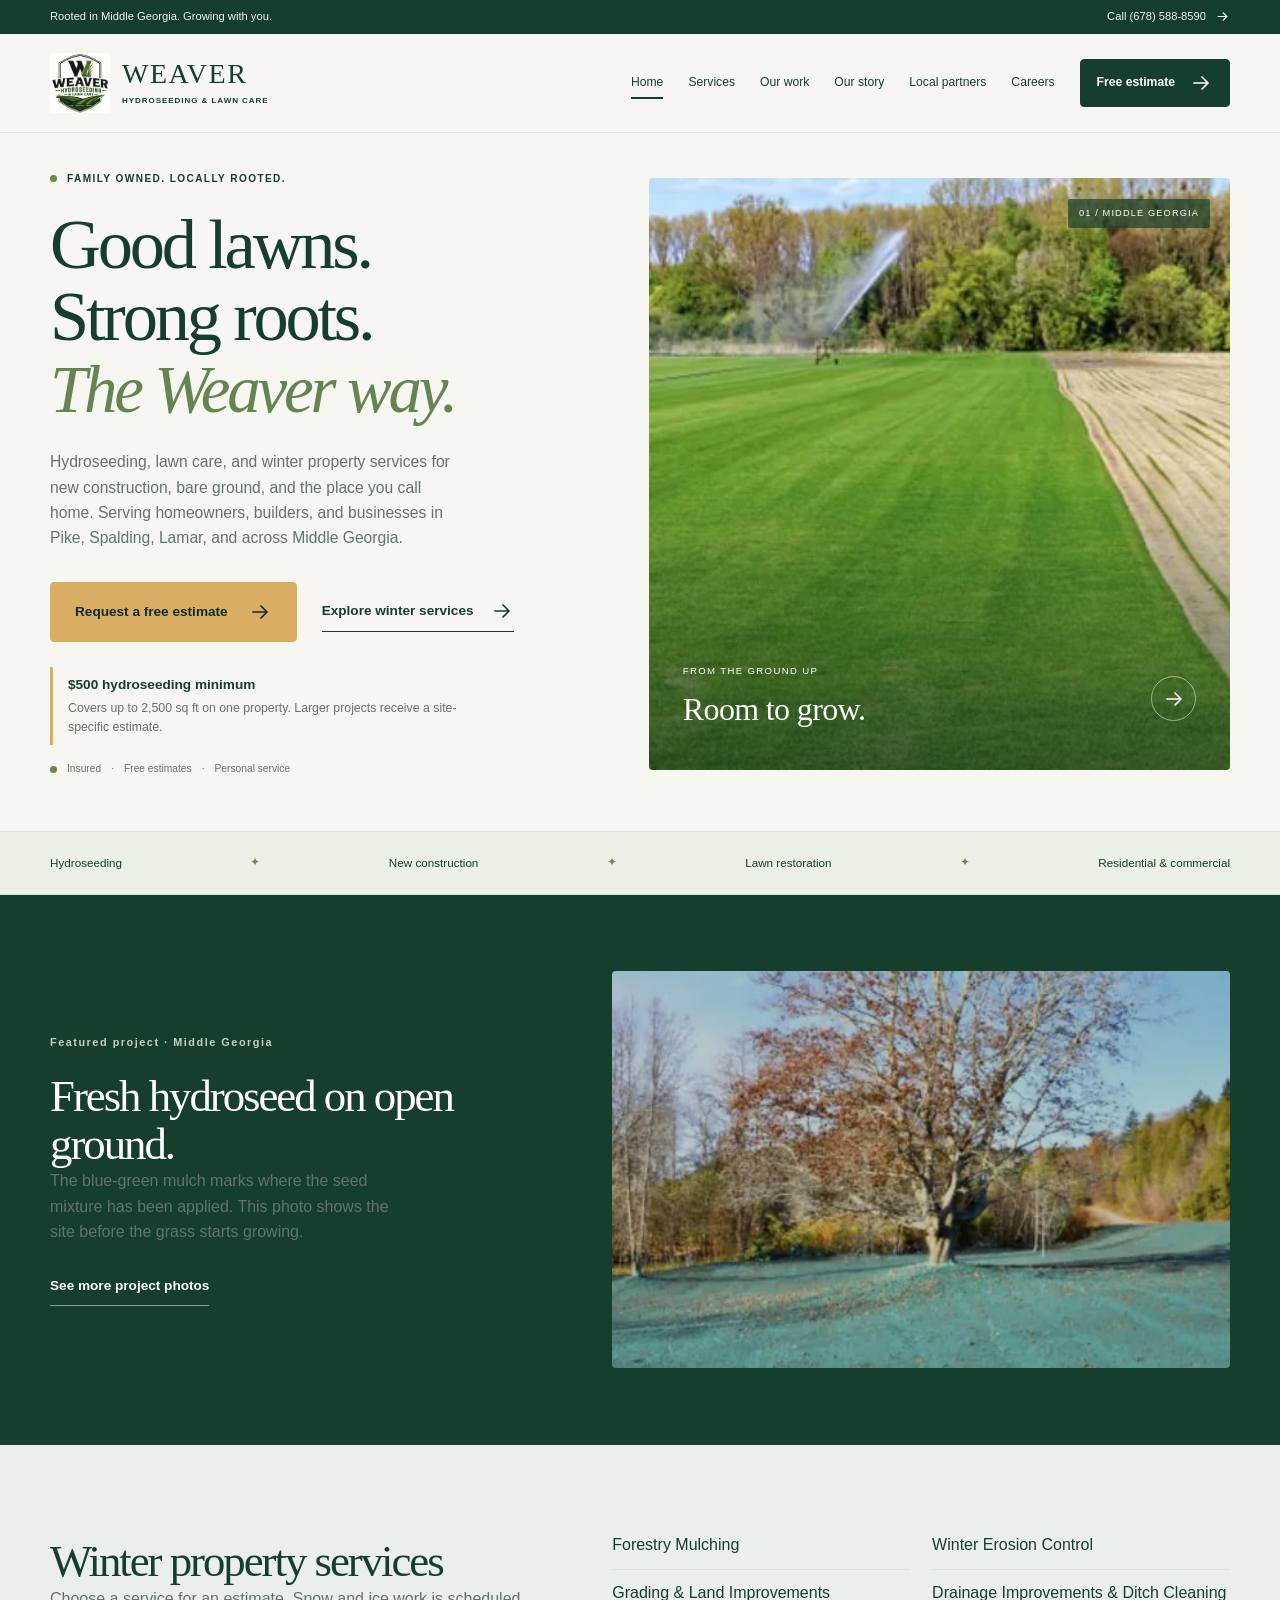
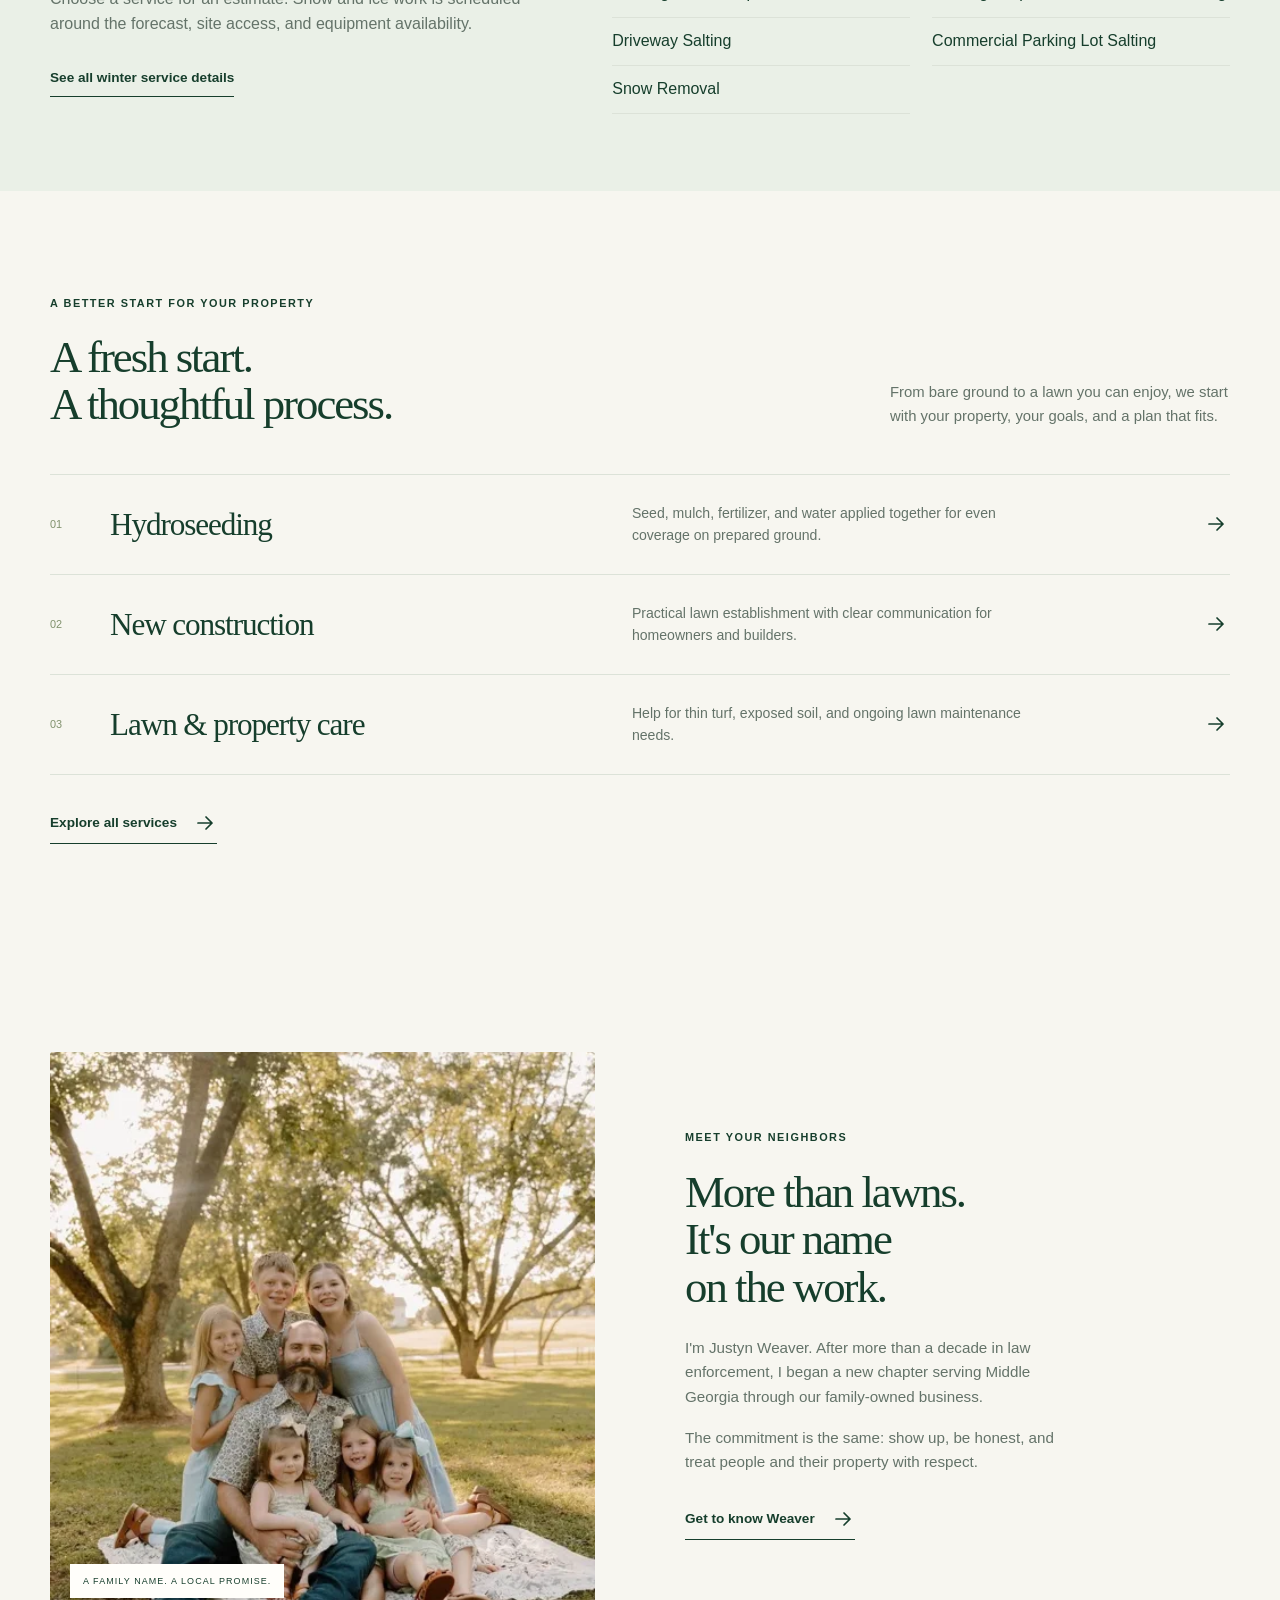
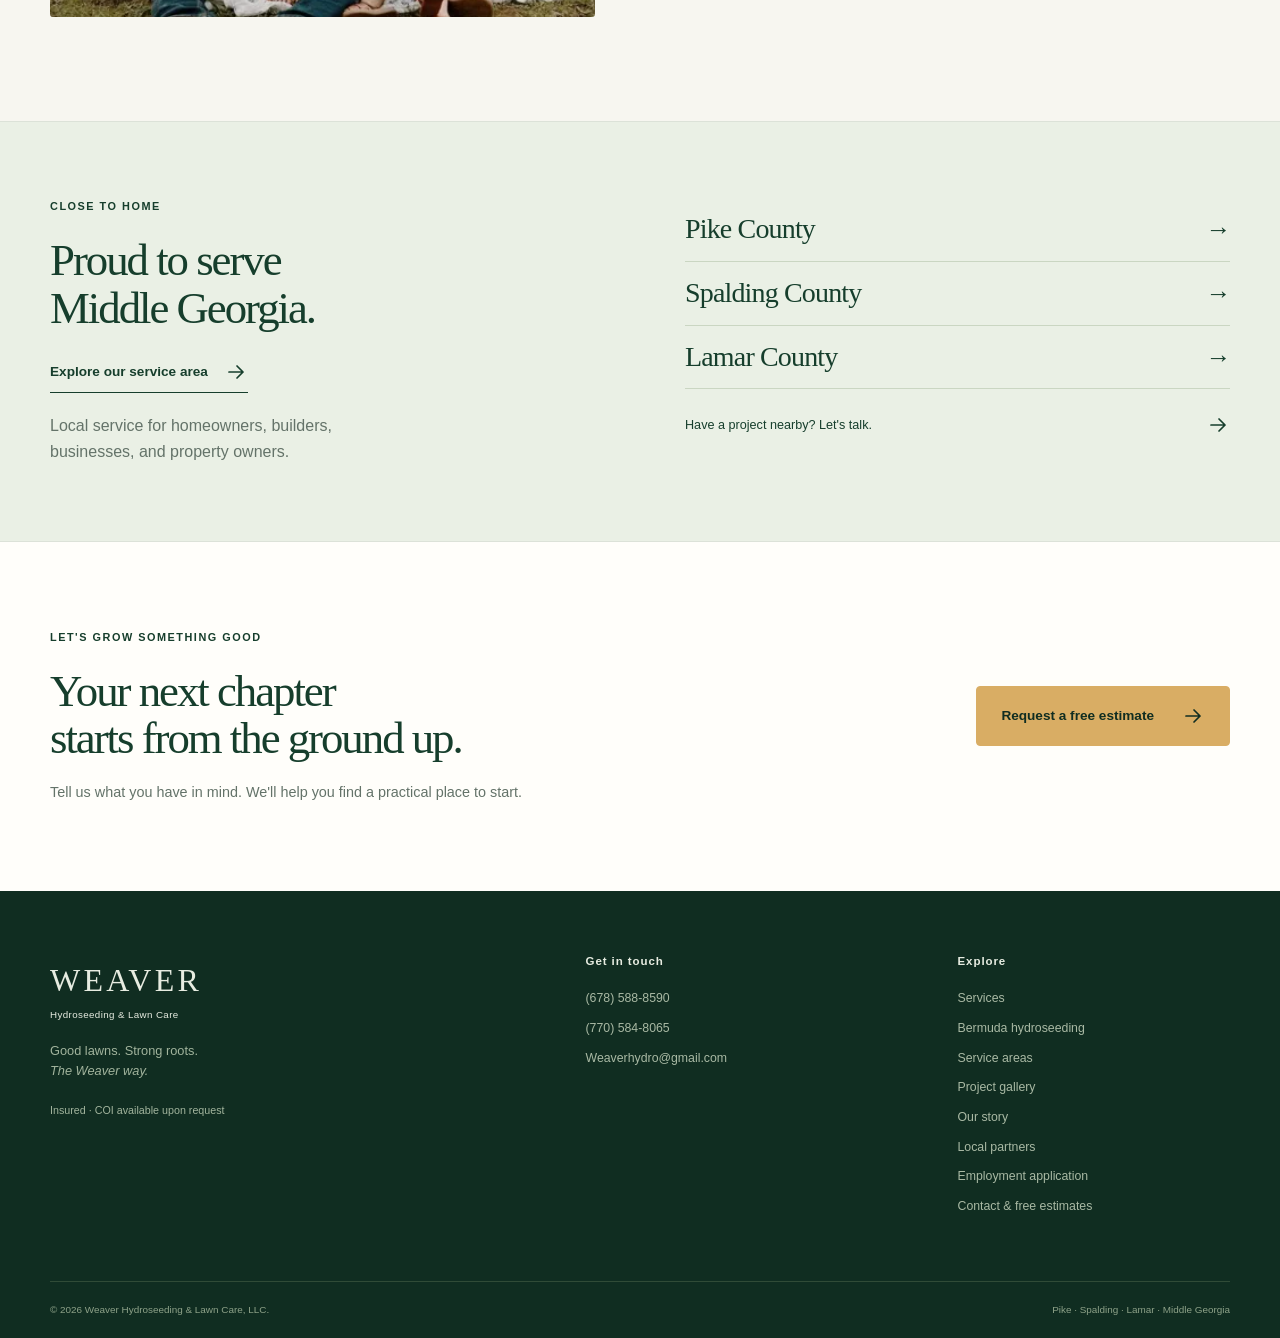
==== commit 56cf5898: "Verify Weaver Hydro in Google Search Console" ====
--- a/index.html
+++ b/index.html
@@ -1,5 +1,6 @@
 <!doctype html>
 <html lang="en-US"><head>
+  <meta name="google-site-verification" content="5a-4dTYC882qTqgpQjDkK3Gfe1WEjBmCUCmp8ODfNCU">
  <meta charset="utf-8"><meta name="viewport" content="width=device-width, initial-scale=1">
  <meta name="theme-color" content="#163e2c"><meta name="color-scheme" content="light">
  <title>Hydroseeding in Middle Georgia | Weaver Hydroseeding</title><meta name="description" content="Hydroseeding, lawn care, forestry mulching, drainage, grading and winter property services in Middle Georgia. Free estimates. Call (678) 588-8590.">
--- a/styles.css
+++ b/styles.css
@@ -125,16 +125,12 @@
   .winter-links a { font-size: .9rem; }
 }
 
-main[id], .county-grid article[id], #application-sent, .application-form { scroll-margin-top: 105px; }
+main[id], .county-grid article[id], .application-form { scroll-margin-top: 105px; }
 .county-link { display: flex; align-items: center; justify-content: space-between; gap: 12px; }
 .county-link:hover { text-decoration: underline; }
 .county-link span { font-family: var(--sans); font-size: .9em; }
 .application-form { margin-top: 28px; }
-.application-confirmation { margin-bottom: 26px; }
-.application-confirmation:not(:target), .application-file-status:empty { display: none; }
-.application-confirmation > div { padding: 20px 24px; border: 1px solid var(--line); background: #eaf0e7; }
-.application-confirmation h2, .application-confirmation p { margin: 0; }
-.application-confirmation p { margin-top: 8px; }
+.application-file-status:empty { display: none; }
 .application-file-status { color: #92381f; }
 @media (min-width: 701px) {
   body.careers-page:not(:has(.brand-text)) .contact-grid { grid-template-columns: minmax(0, 1.2fr) minmax(0, .8fr); }
